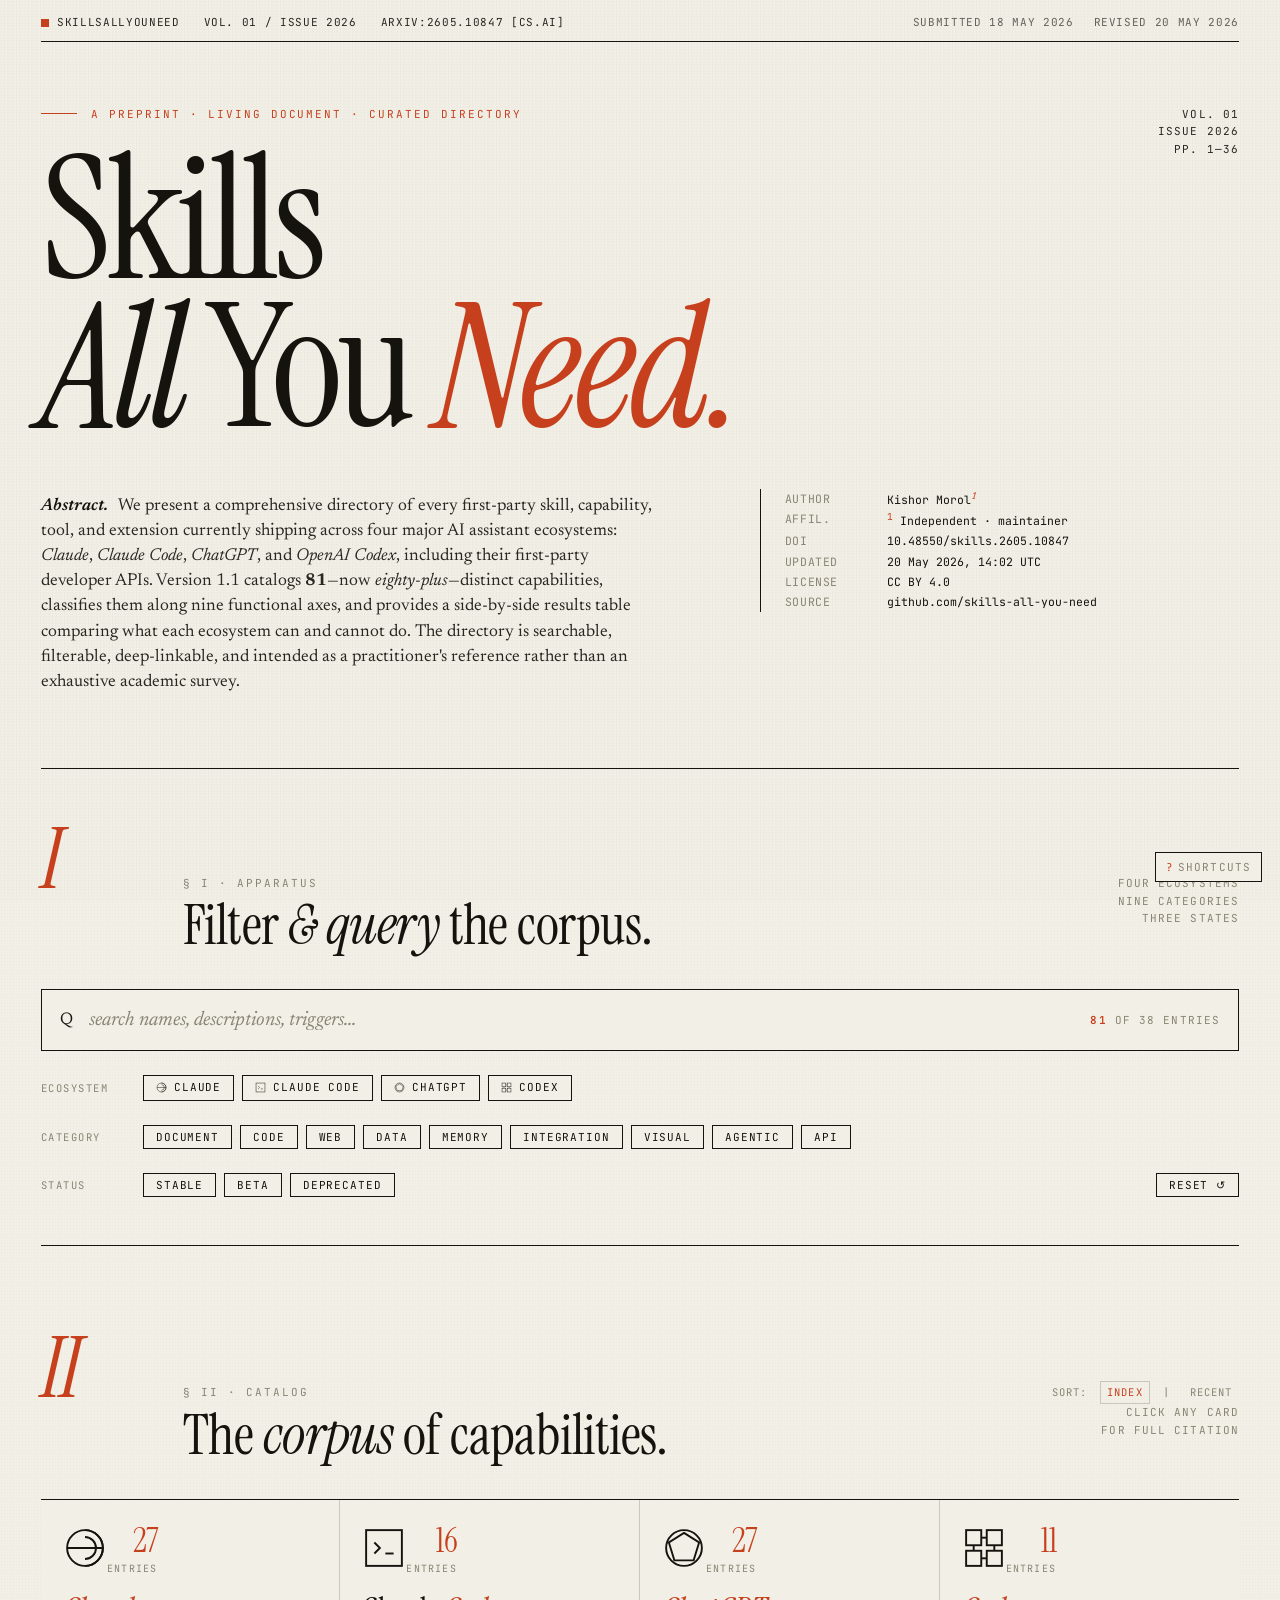
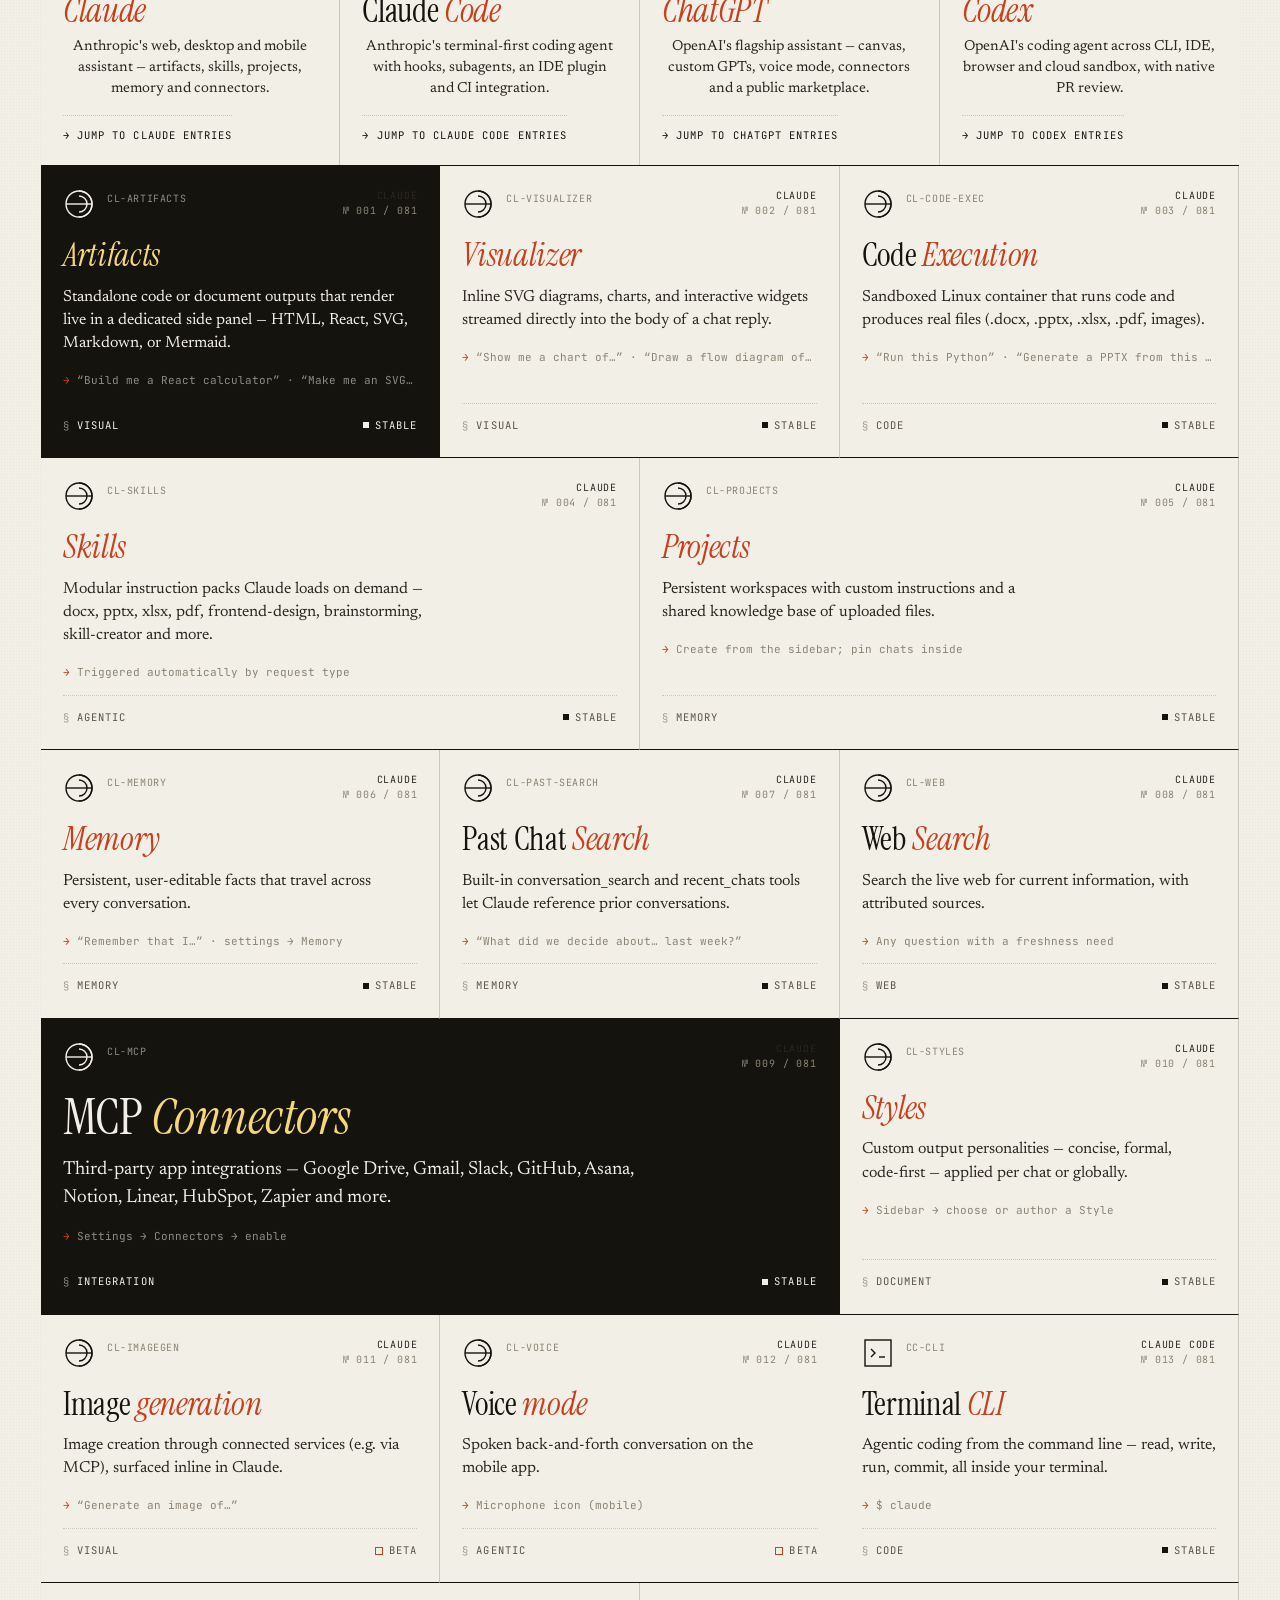
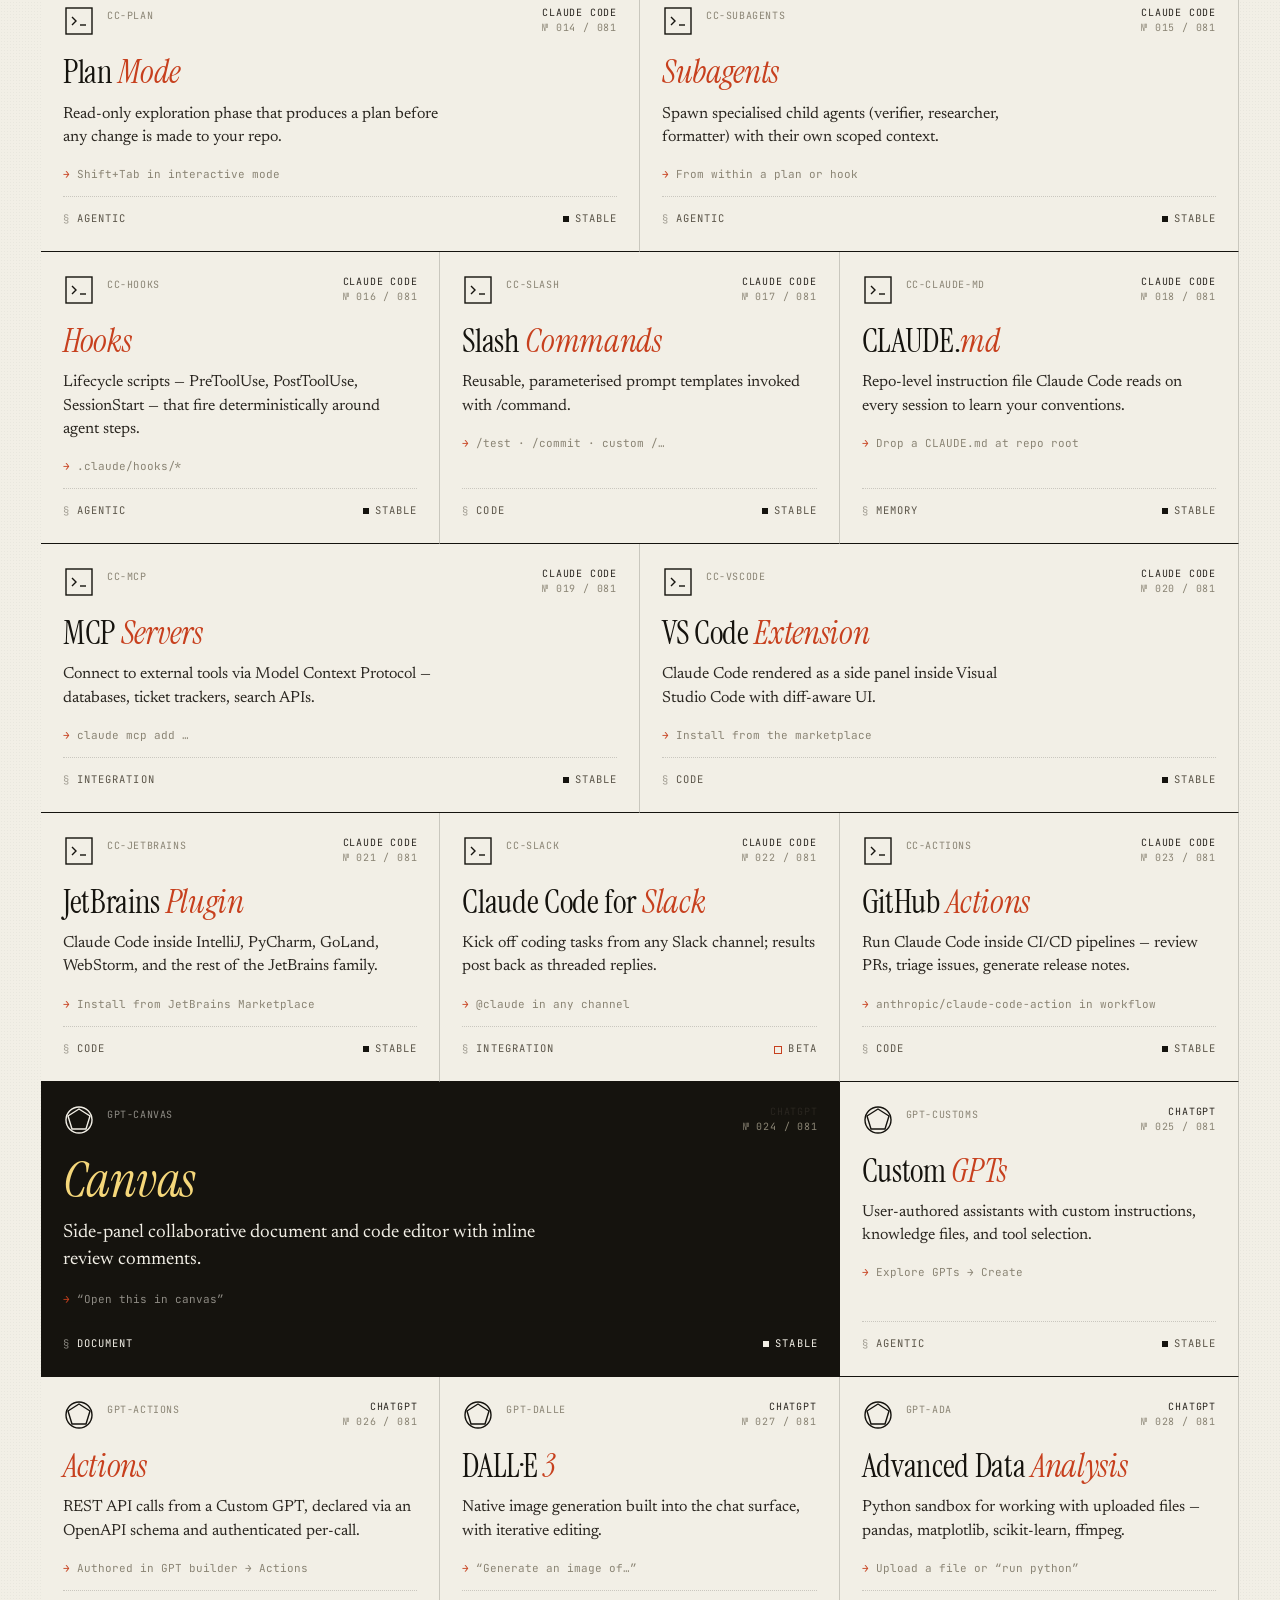
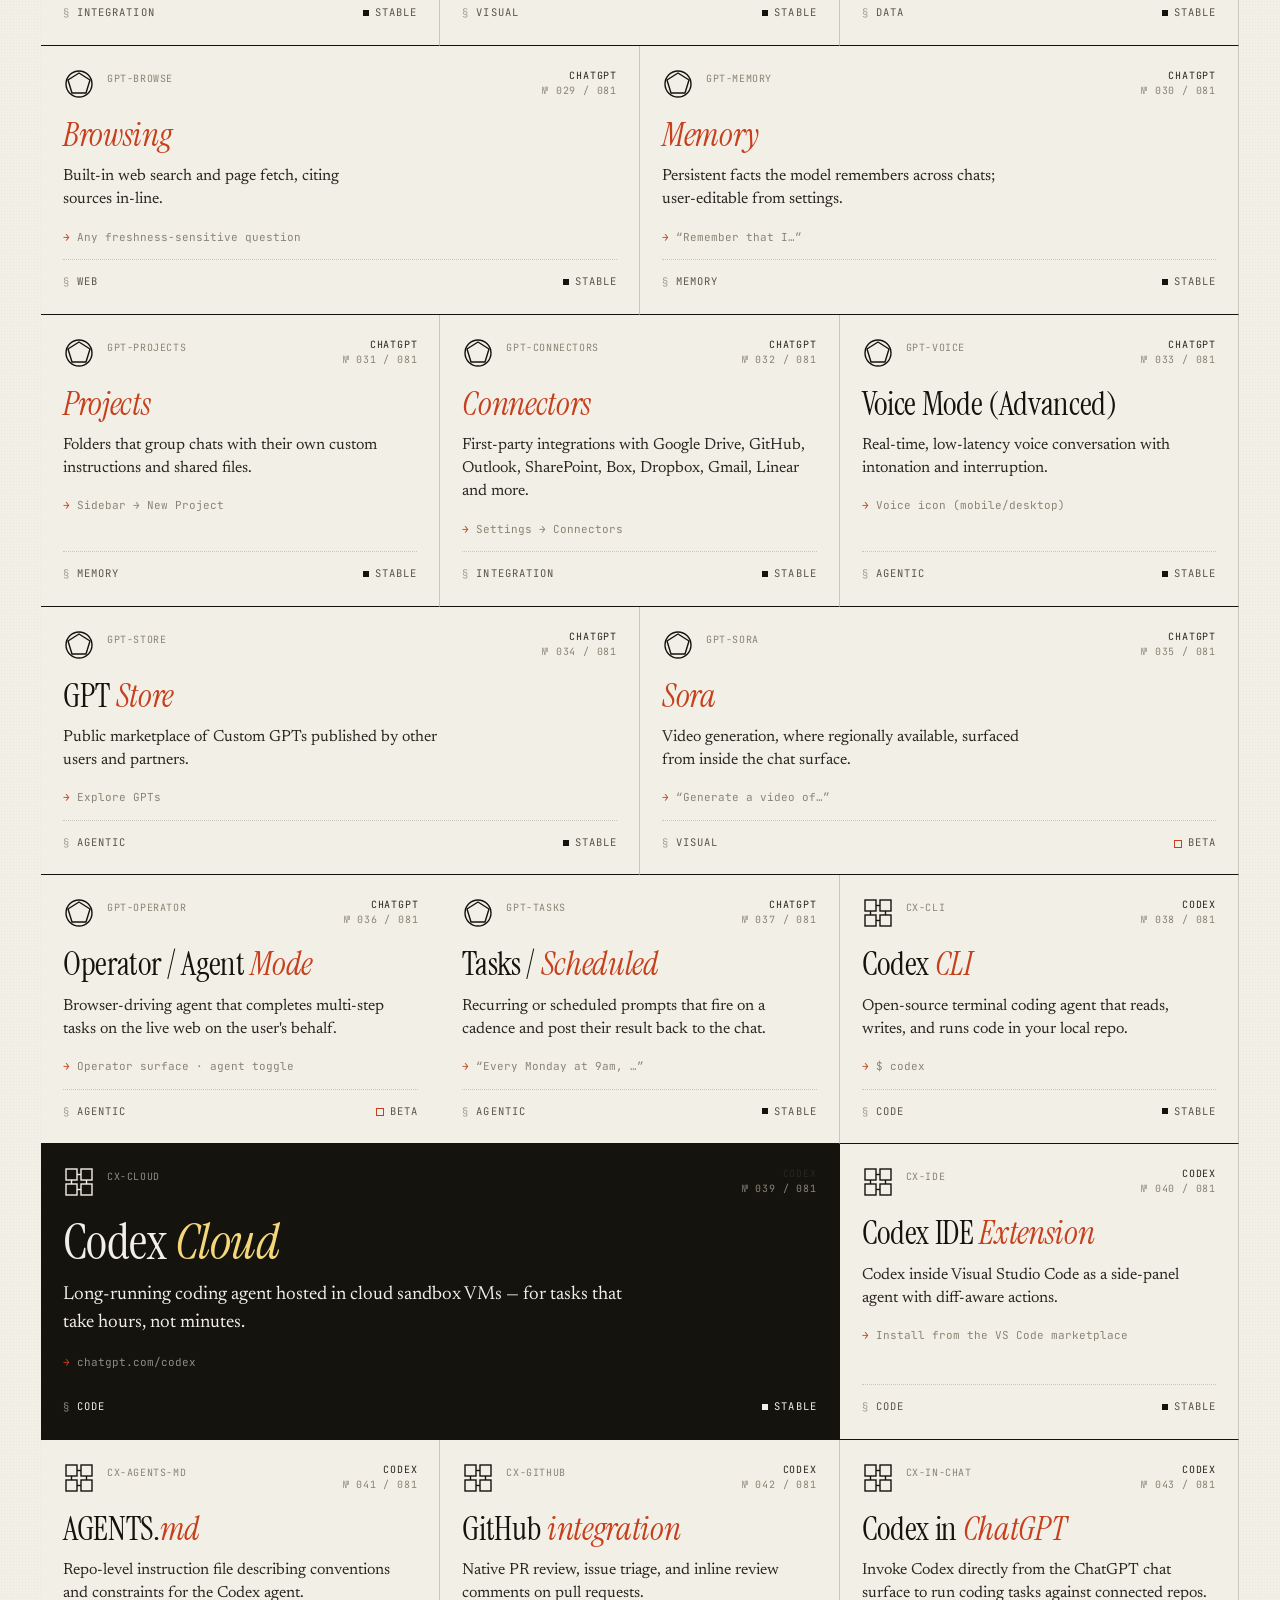
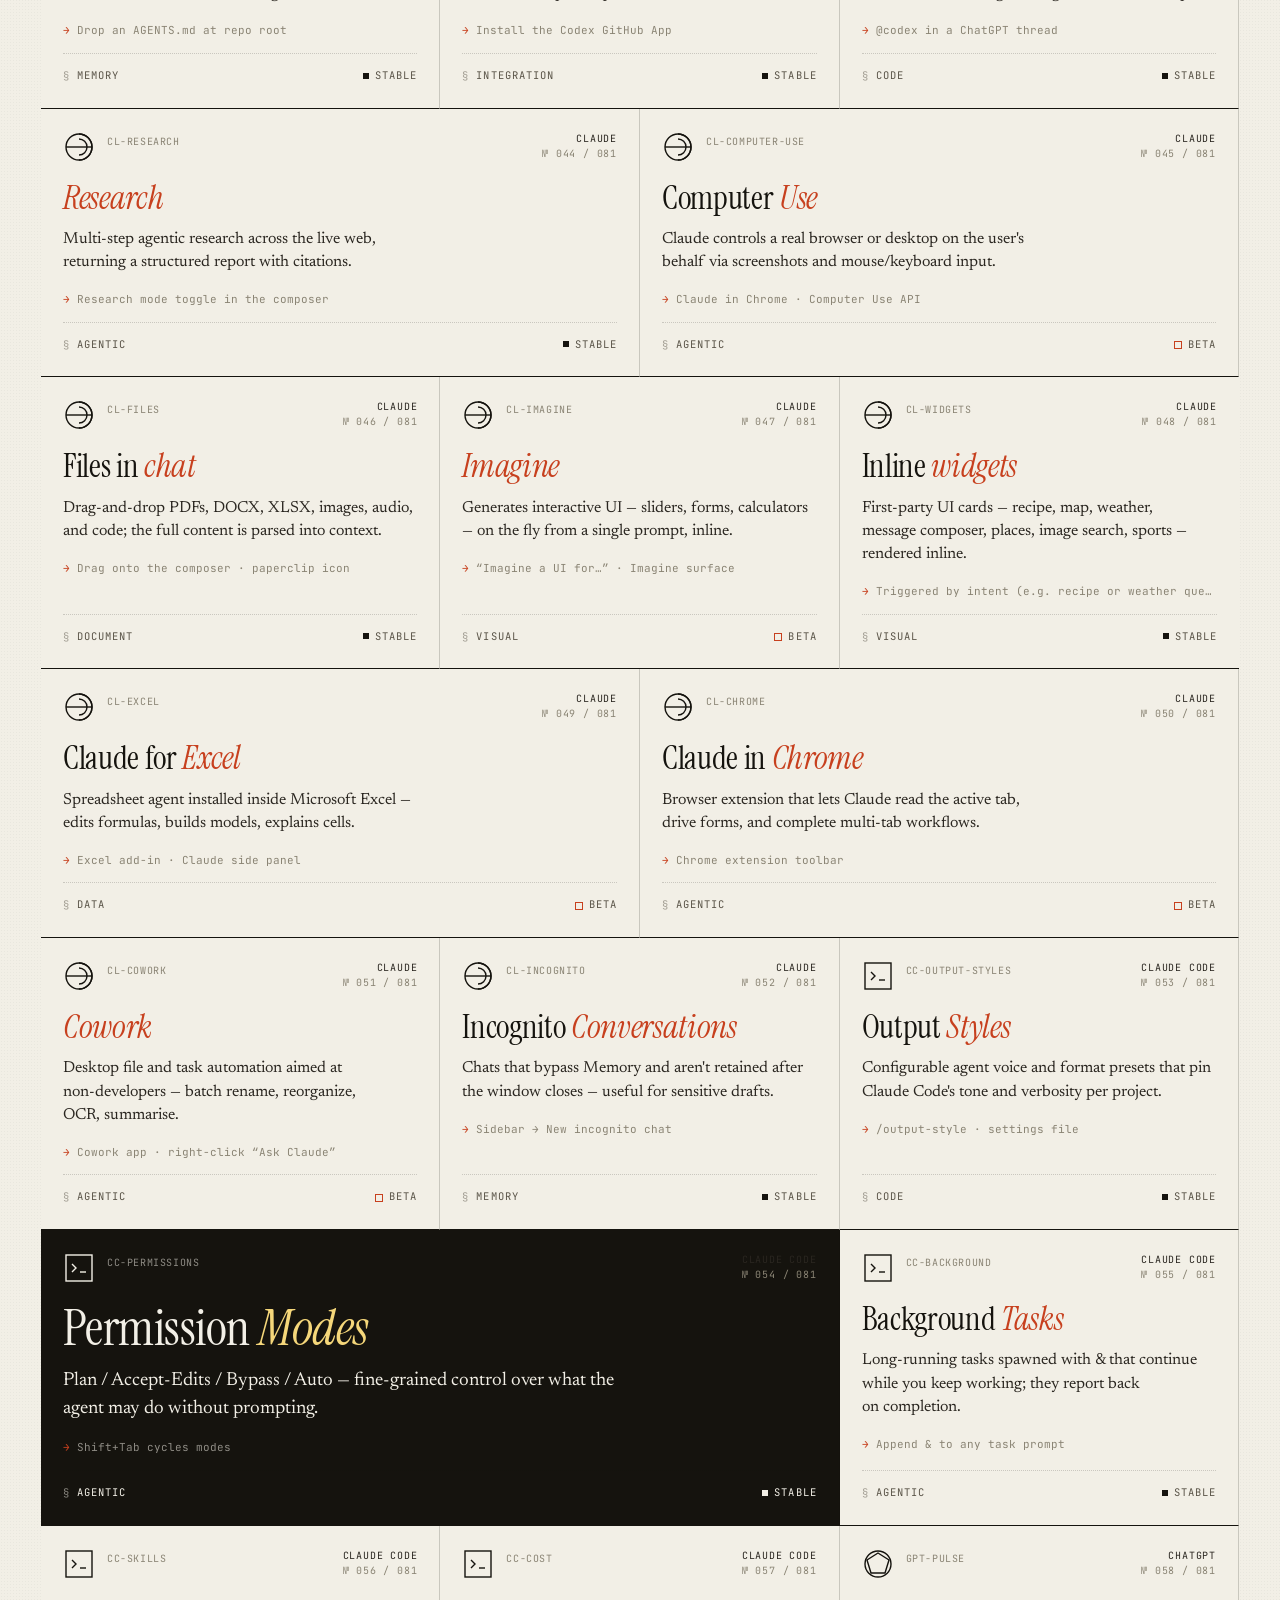
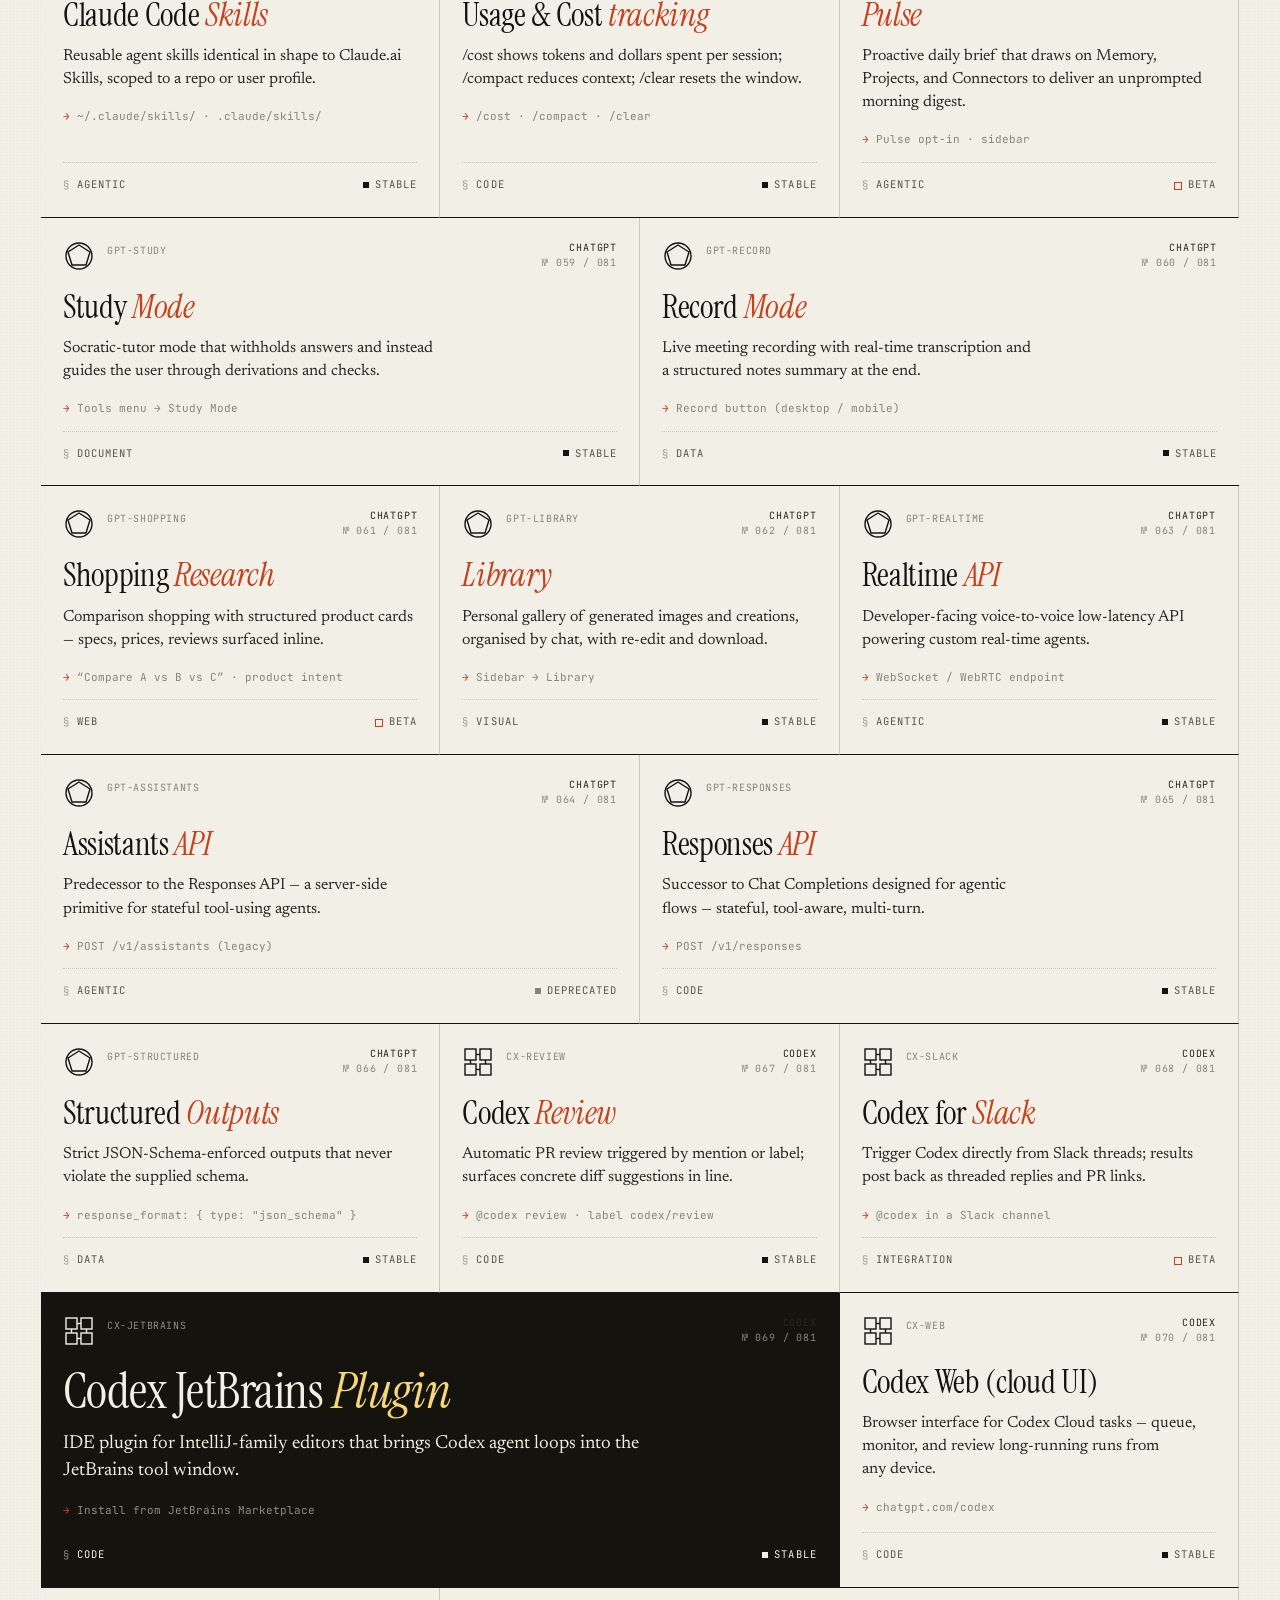
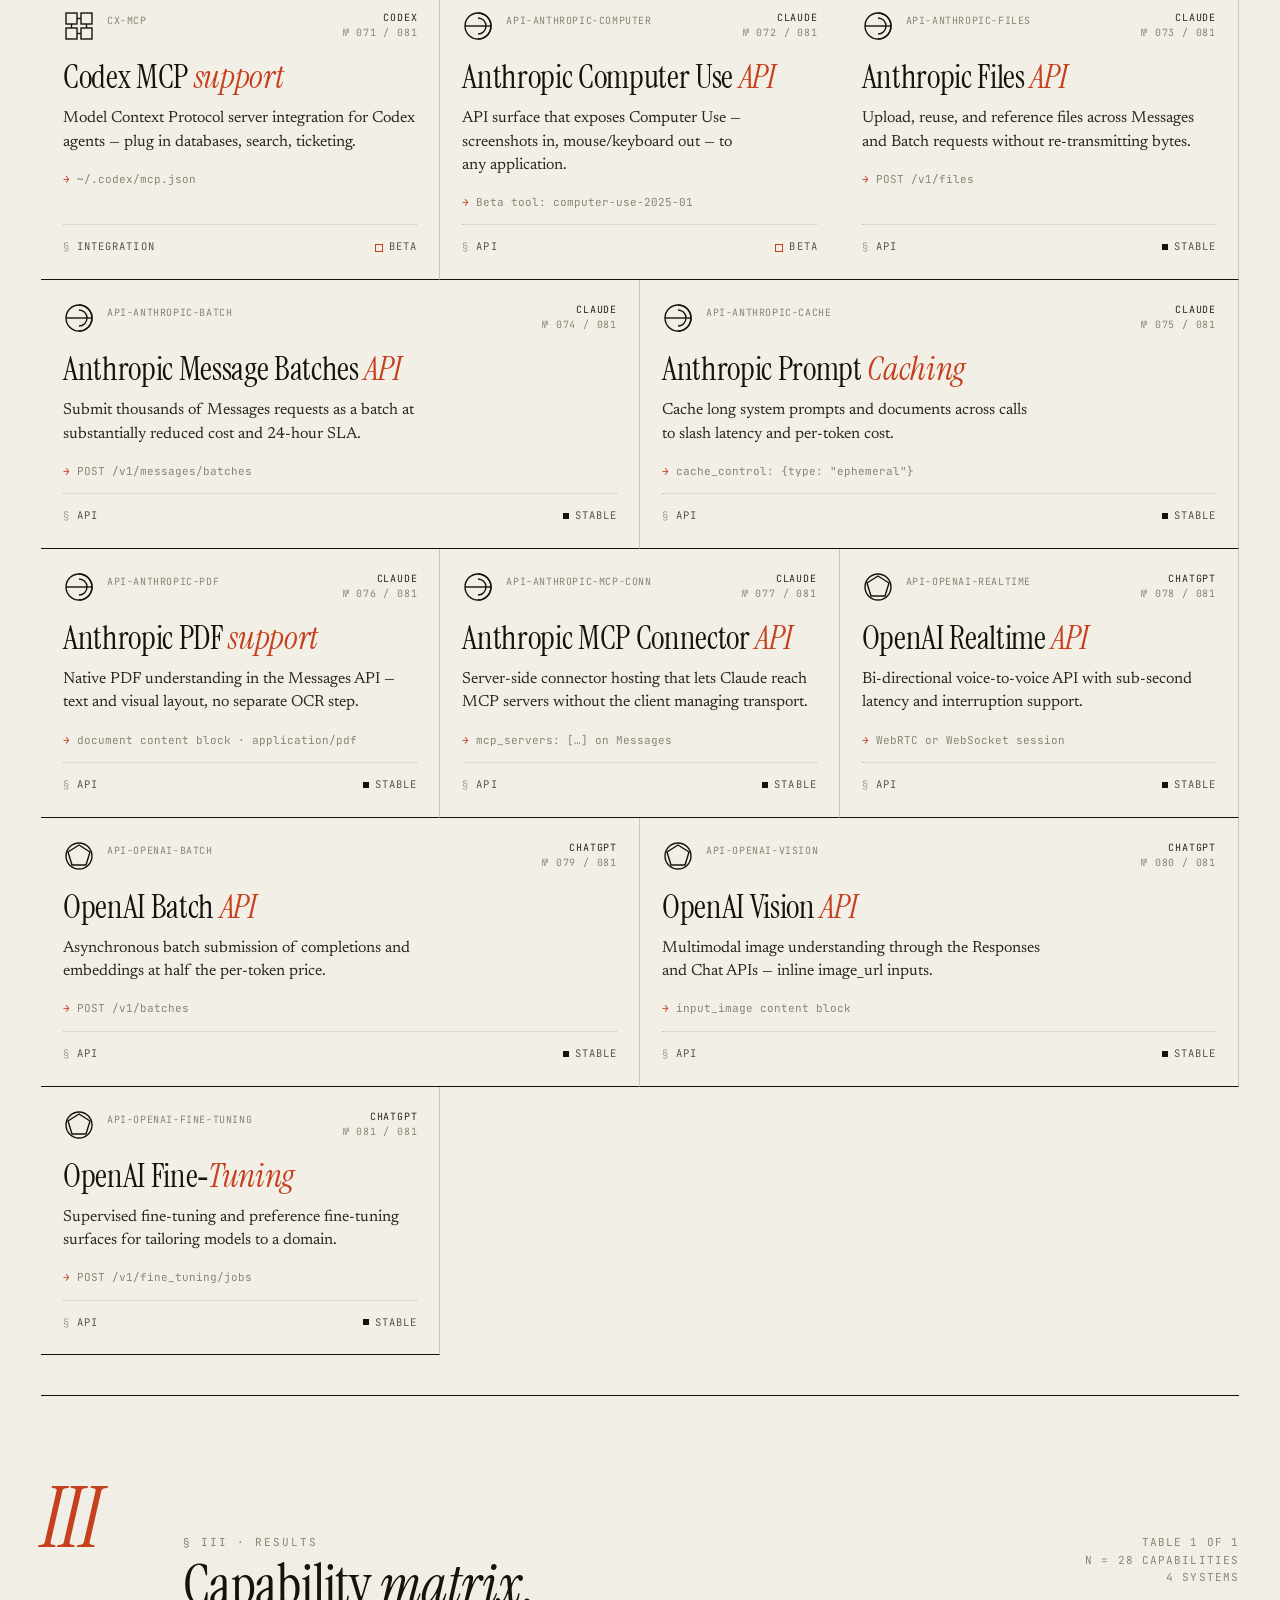
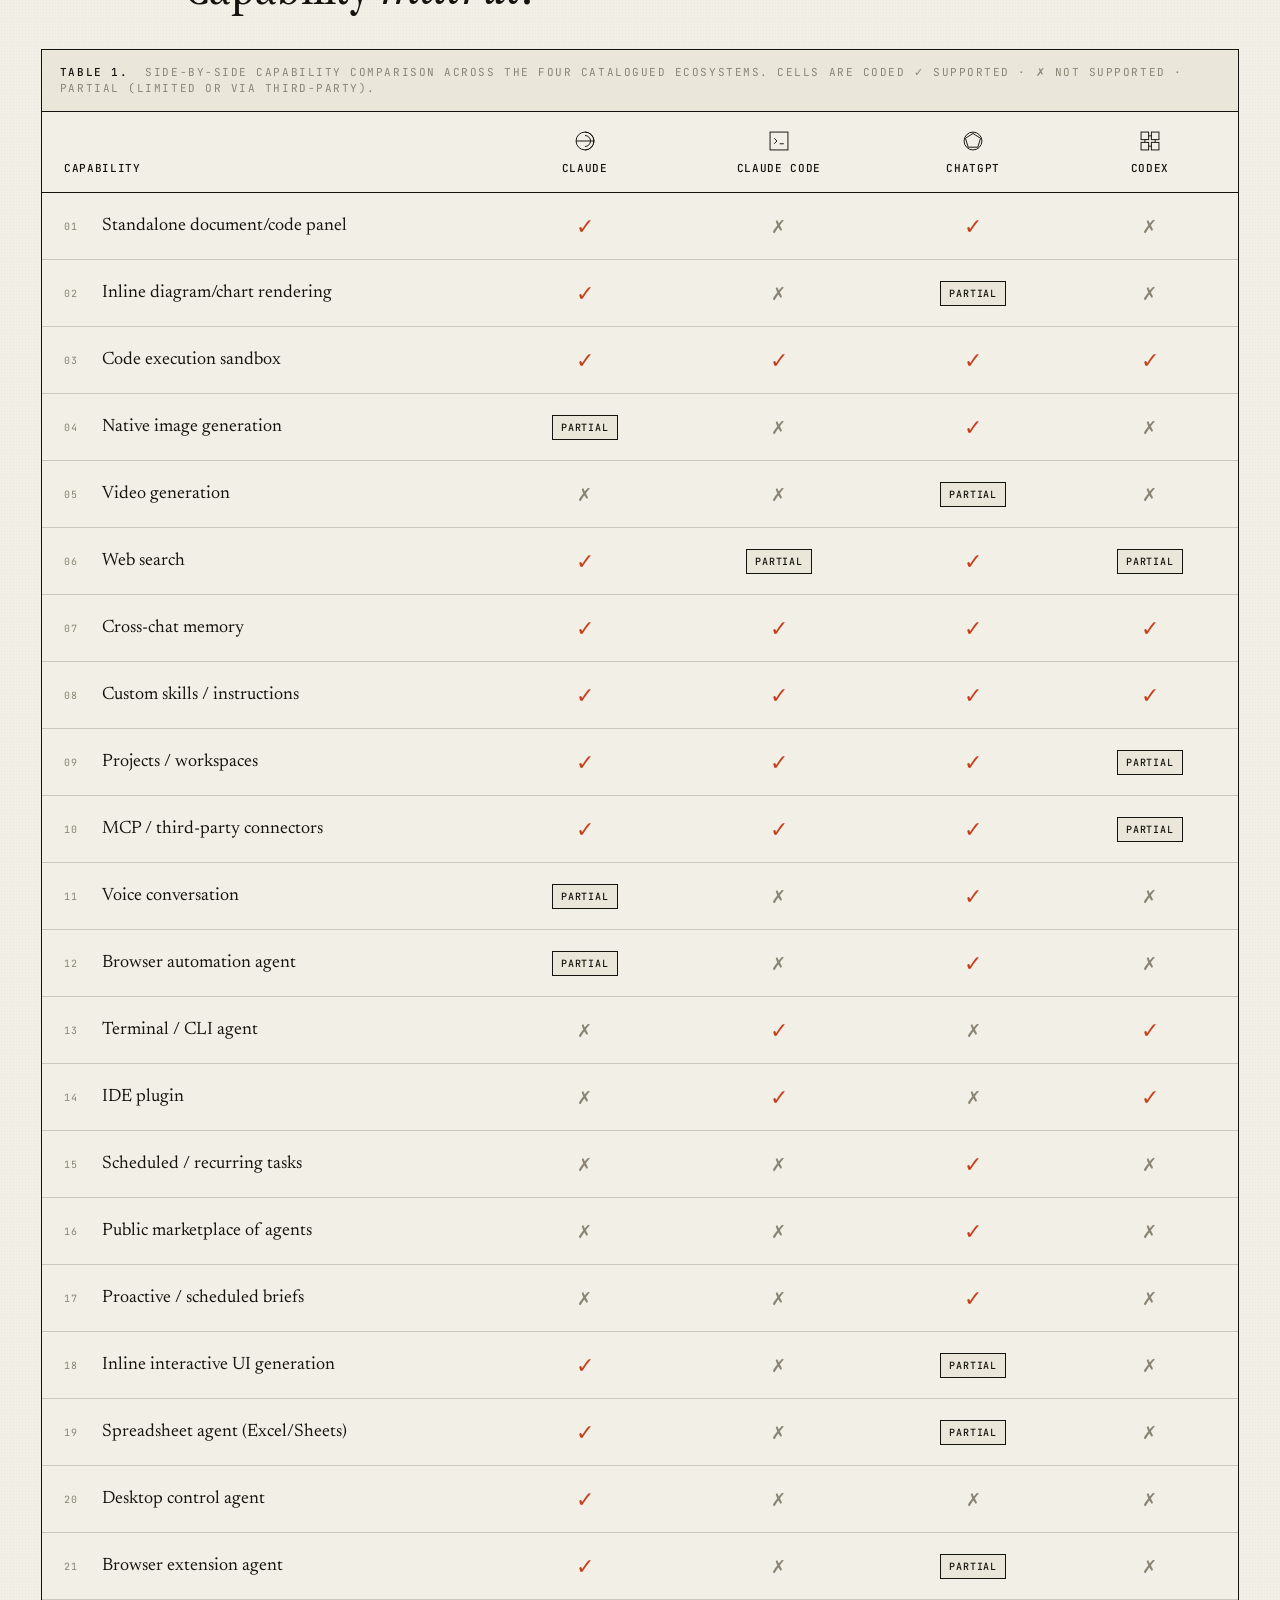
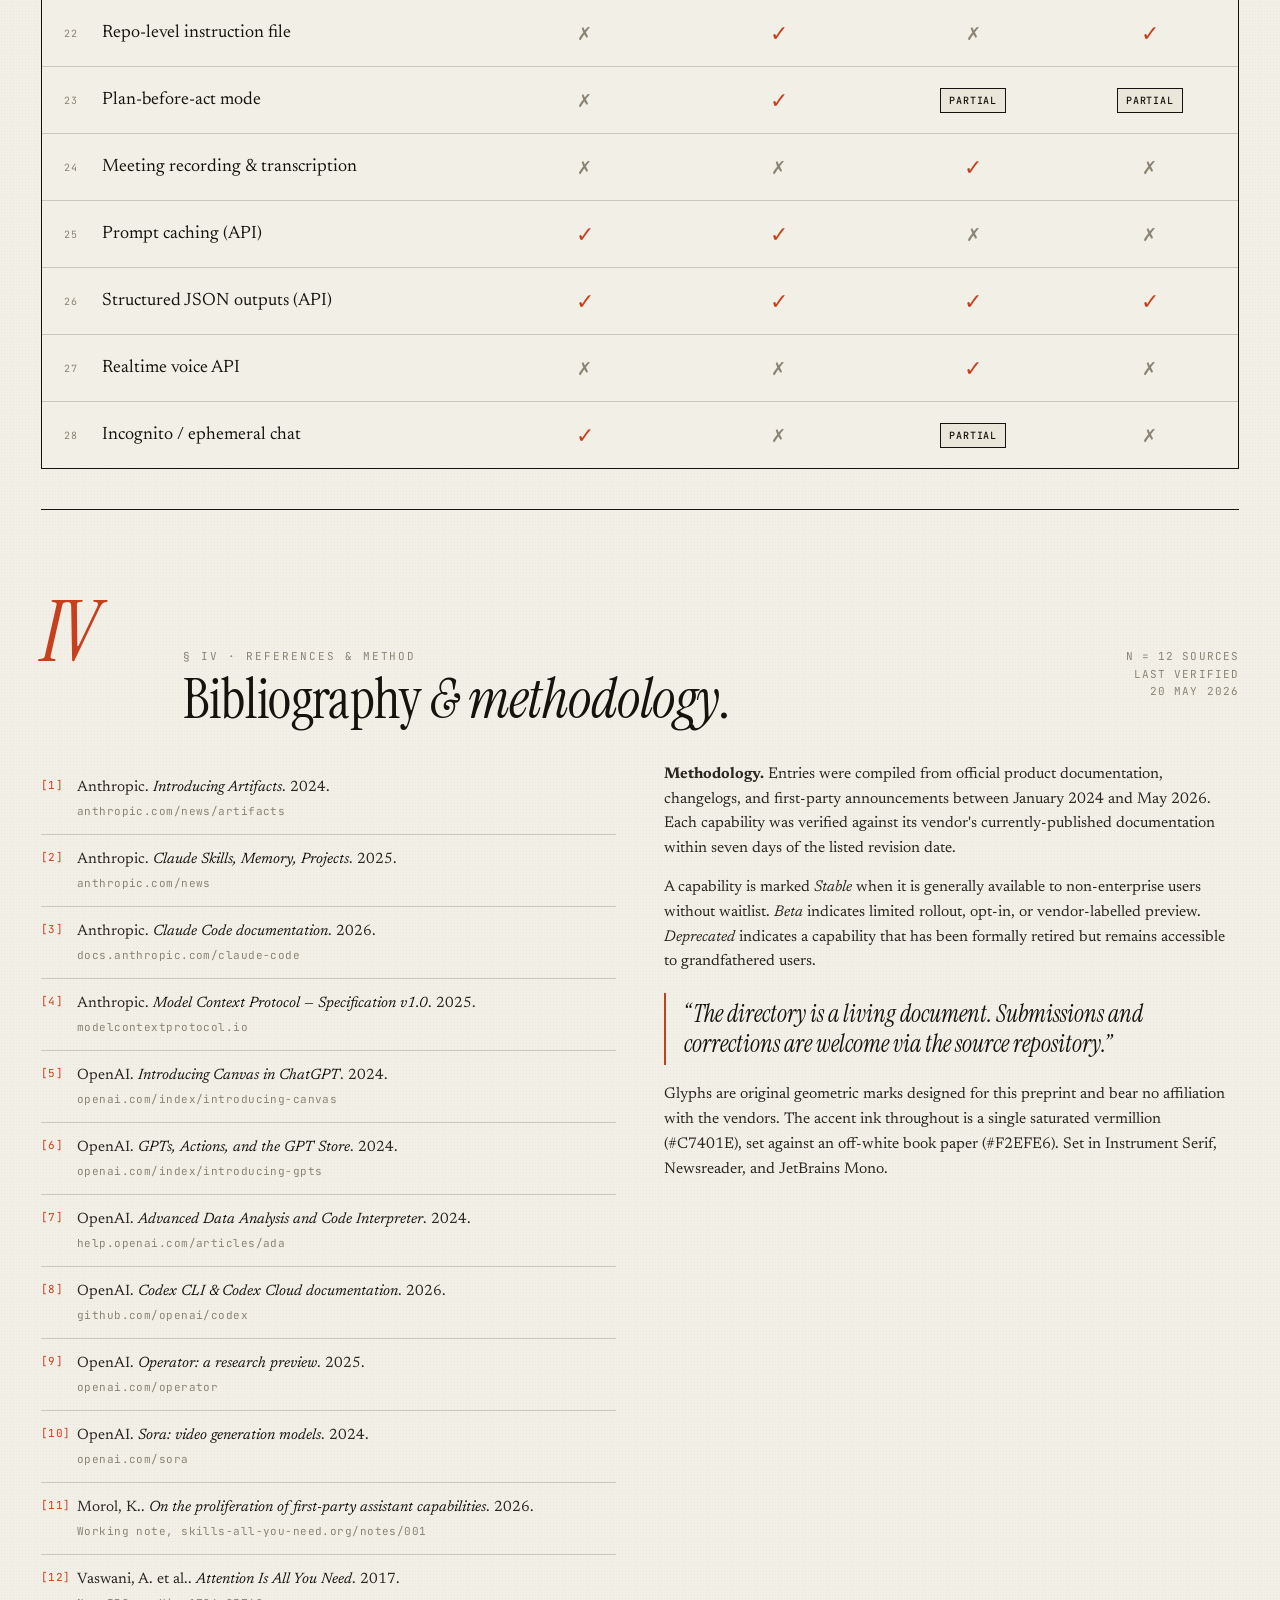
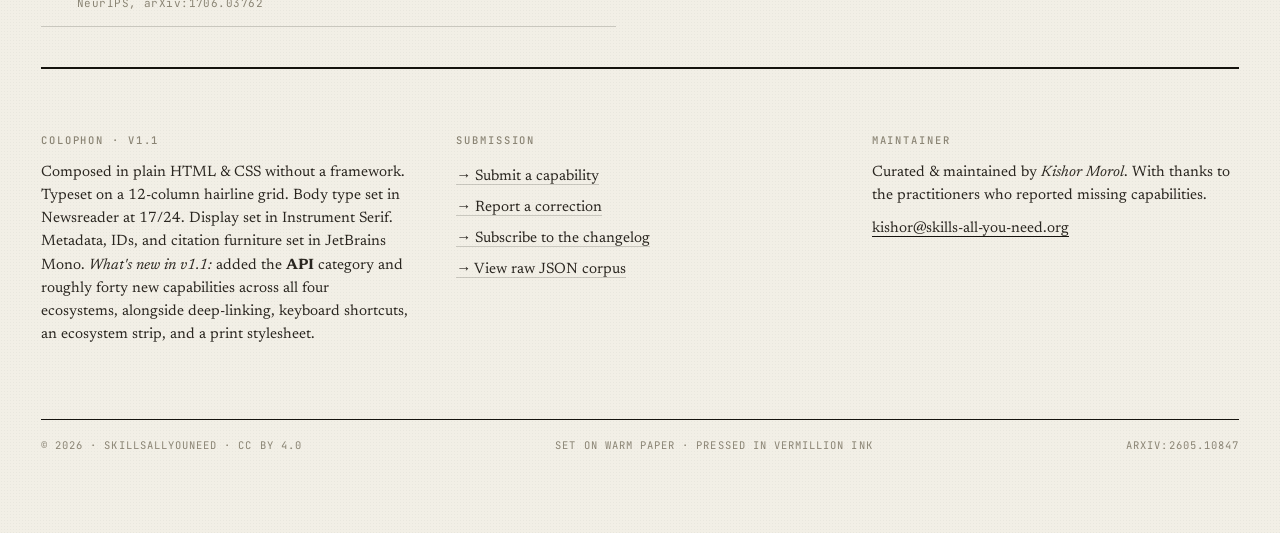
==== SkillsAllYouNeed.html @ 72062c55 "Add SkillsAllYouNeed.html v1.1 — editorial preprint directory of AI capabilities 81 skills across Cl" ====
<!doctype html>
<html lang="en">
<head>
<meta charset="utf-8" />
<meta name="viewport" content="width=device-width,initial-scale=1" />
<title>SkillsAllYouNeed — A Curated Directory of AI Assistant Capabilities</title>

<link rel="preconnect" href="https://fonts.googleapis.com">
<link rel="preconnect" href="https://fonts.gstatic.com" crossorigin>
<link href="https://fonts.googleapis.com/css2?family=Instrument+Serif:ital@0;1&family=Newsreader:ital,opsz,wght@0,6..72,300;0,6..72,400;0,6..72,500;0,6..72,600;0,6..72,700;1,6..72,300;1,6..72,400&family=JetBrains+Mono:wght@400;500;600&display=swap" rel="stylesheet">

<style>
  /* ─────────────────────────────────────────────────────────────
     SkillsAllYouNeed — Editorial Brutalist Preprint
     Vol. 01 / Issue 2026 / arXiv:2605.10847
     ───────────────────────────────────────────────────────────── */

  :root{
    --paper:        #F2EFE6;   /* off-white, warm */
    --paper-2:      #EAE6DA;
    --paper-edge:   #DCD7C7;
    --ink:          #15130E;   /* near-black, warm */
    --ink-2:        #2A2620;
    --ink-soft:     #5A5448;
    --ink-mute:     #8A8474;
    --rule:         #15130E;
    --rule-soft:    rgba(21,19,14,.18);
    --accent:       #C7401E;   /* vermillion ink */
    --accent-deep:  #9E2D11;
    --highlight:    #F5D77A;   /* archival manila tab */

    --serif-display: "Instrument Serif", "Source Serif 4", Georgia, serif;
    --serif-body:    "Newsreader", "Source Serif 4", Georgia, serif;
    --mono:          "JetBrains Mono", ui-monospace, "Menlo", monospace;

    --grid-max: 1320px;
    --gutter: clamp(20px, 3.2vw, 44px);
  }

  *{ box-sizing:border-box; }
  html,body{ margin:0; padding:0; background:var(--paper); color:var(--ink); }
  body{
    font-family:var(--serif-body);
    font-size:17px;
    line-height:1.5;
    text-rendering:optimizeLegibility;
    -webkit-font-smoothing:antialiased;
    font-feature-settings:"ss01","ss02","onum","liga";
    background-image:
      radial-gradient(rgba(21,19,14,.035) 1px, transparent 1px);
    background-size: 3px 3px;
    background-position: 0 0;
  }

  /* paper grain — extremely subtle */
  body::before{
    content:""; position:fixed; inset:0; pointer-events:none; z-index:1;
    background:
      repeating-linear-gradient(0deg, rgba(21,19,14,.012) 0 1px, transparent 1px 3px),
      repeating-linear-gradient(90deg, rgba(21,19,14,.008) 0 1px, transparent 1px 4px);
    mix-blend-mode:multiply;
  }

  ::selection{ background:var(--accent); color:var(--paper); }

  a{ color:inherit; text-decoration:none; }
  button{ font:inherit; color:inherit; background:none; border:0; cursor:pointer; padding:0; }

  /* ── Layout shell ────────────────────────────────────────── */
  .shell{
    max-width:var(--grid-max);
    margin:0 auto;
    padding:0 var(--gutter);
    position:relative;
    z-index:2;
  }

  /* ── Top rule + running head ─────────────────────────────── */
  .runninghead{
    border-bottom:1px solid var(--rule);
    padding:14px 0 10px;
    display:flex; justify-content:space-between; align-items:baseline;
    gap:24px;
    font-family:var(--mono);
    font-size:11px;
    letter-spacing:.06em;
    text-transform:uppercase;
    color:var(--ink-2);
  }
  .runninghead .left{ display:flex; gap:24px; align-items:baseline; flex-wrap:wrap; }
  .runninghead .dot{
    width:8px; height:8px; background:var(--accent); display:inline-block;
    margin-right:8px; transform:translateY(1px);
  }
  .runninghead .right{ display:flex; gap:20px; }
  .runninghead .right span{ opacity:.7; }

  /* ── Masthead ───────────────────────────────────────────── */
  .masthead{
    padding:64px 0 56px;
    border-bottom:1px solid var(--rule);
    position:relative;
  }
  .masthead .kicker{
    font-family:var(--mono);
    font-size:11px;
    letter-spacing:.18em;
    text-transform:uppercase;
    color:var(--accent);
    margin-bottom:24px;
    display:flex; align-items:center; gap:14px;
  }
  .kicker .bar{ width:36px; height:1px; background:var(--accent); display:inline-block; }

  .masthead h1{
    font-family:var(--serif-display);
    font-weight:400;
    font-size: clamp(72px, 13.4vw, 220px);
    line-height:.86;
    letter-spacing:-0.03em;
    margin:0 0 18px;
    font-feature-settings:"liga","dlig","swsh";
  }
  .masthead h1 .it{ font-style:italic; color:var(--accent); }
  .masthead h1 .amp{
    font-style:italic;
    font-weight:300;
  }

  .masthead .sub{
    display:grid;
    grid-template-columns: 1.4fr 1fr;
    gap:48px;
    margin-top:36px;
    align-items:start;
  }
  .abstract{
    font-family:var(--serif-body);
    font-size: clamp(17px, 1.35vw, 21px);
    line-height:1.45;
    color:var(--ink-2);
    max-width:62ch;
    text-wrap:pretty;
  }
  .abstract::before{
    content:"Abstract.";
    font-family:var(--serif-body);
    font-weight:600;
    font-style:italic;
    margin-right:.4em;
    color:var(--ink);
  }

  .meta-block{
    font-family:var(--mono);
    font-size:11.5px;
    line-height:1.75;
    color:var(--ink-2);
    border-left:1px solid var(--rule);
    padding-left:24px;
  }
  .meta-block .row{ display:grid; grid-template-columns:90px 1fr; gap:12px; }
  .meta-block .row dt{ color:var(--ink-mute); letter-spacing:.05em; text-transform:uppercase; }
  .meta-block .row dd{ margin:0; color:var(--ink); }
  .meta-block .row dd a:hover{ color:var(--accent); border-bottom:1px solid var(--accent); }

  /* Volume slug */
  .vol-stamp{
    position:absolute; right:0; top:64px;
    text-align:right;
    font-family:var(--mono);
    font-size:11px;
    letter-spacing:.1em;
    text-transform:uppercase;
    color:var(--ink-2);
    line-height:1.6;
    display:none;
  }
  @media (min-width: 1100px){ .vol-stamp{ display:block; } }

  /* ── Section header ─────────────────────────────────────── */
  .section{ padding:80px 0 40px; border-bottom:1px solid var(--rule); }
  .section.tight{ padding-top:48px; }
  .section-head{
    display:grid;
    grid-template-columns: 110px 1fr auto;
    gap:32px;
    align-items:baseline;
    margin-bottom:36px;
  }
  .section-head .num{
    font-family:var(--serif-display);
    font-size:84px;
    line-height:1;
    color:var(--accent);
    font-style:italic;
    letter-spacing:-.02em;
  }
  .section-head .label{
    font-family:var(--mono);
    font-size:11px;
    letter-spacing:.18em;
    text-transform:uppercase;
    color:var(--ink-mute);
    margin-bottom:6px;
  }
  .section-head h2{
    font-family:var(--serif-display);
    font-weight:400;
    font-size: clamp(34px, 4.4vw, 56px);
    line-height:1;
    letter-spacing:-.01em;
    margin:0;
  }
  .section-head h2 .it{ font-style:italic; }
  .section-head .right{
    font-family:var(--mono);
    font-size:11px;
    text-transform:uppercase;
    letter-spacing:.1em;
    color:var(--ink-mute);
    text-align:right;
    line-height:1.6;
  }

  /* ── Filter bar ─────────────────────────────────────────── */
  .filters{
    display:grid;
    grid-template-columns: 1fr;
    gap:24px;
    margin-bottom:8px;
  }
  .filter-row{ display:flex; gap:8px; flex-wrap:wrap; align-items:center; }
  .filter-row .lbl{
    font-family:var(--mono);
    font-size:10.5px;
    text-transform:uppercase;
    letter-spacing:.14em;
    color:var(--ink-mute);
    margin-right:10px;
    min-width:84px;
  }

  .chip{
    font-family:var(--mono);
    font-size:11px;
    text-transform:uppercase;
    letter-spacing:.08em;
    padding:6px 12px 5px;
    border:1px solid var(--rule);
    background:var(--paper);
    color:var(--ink);
    border-radius:0;
    cursor:pointer;
    position:relative;
    transition:background .12s ease, color .12s ease;
    line-height:1;
  }
  .chip:hover{ background:var(--ink); color:var(--paper); }
  .chip[aria-pressed="true"]{
    background:var(--ink);
    color:var(--paper);
  }
  .chip .glyph-wrap{ display:inline-flex; align-items:center; gap:7px; }
  .chip svg{ width:11px; height:11px; }
  .chip[aria-pressed="true"] svg *{ stroke:var(--paper); fill:var(--paper); }
  .chip[data-eco="Claude"][aria-pressed="true"]{ background:var(--accent); border-color:var(--accent); }
  .chip[data-eco="Claude"][aria-pressed="true"] svg *{ stroke:var(--paper); fill:var(--paper); }

  /* Search */
  .search-wrap{
    display:flex; align-items:center; gap:14px;
    border:1px solid var(--rule);
    padding:14px 18px;
    background:var(--paper);
  }
  .search-wrap .lbl{ min-width:auto; margin:0; }
  .search-wrap input{
    flex:1;
    font:inherit;
    font-family:var(--serif-body);
    font-size:20px;
    border:0;
    background:transparent;
    outline:0;
    color:var(--ink);
  }
  .search-wrap input::placeholder{ color:var(--ink-mute); font-style:italic; }
  .search-wrap .count{
    font-family:var(--mono);
    font-size:11px;
    text-transform:uppercase;
    letter-spacing:.1em;
    color:var(--ink-mute);
    white-space:nowrap;
  }
  .search-wrap .count b{ color:var(--accent); font-weight:600; }

  /* ── Skill grid (asymmetric) ────────────────────────────── */
  .grid{
    display:grid;
    grid-template-columns: repeat(12, 1fr);
    gap:0;
    border-top:1px solid var(--rule);
  }
  .card{
    grid-column: span 4;
    border-right:1px solid var(--rule-soft);
    border-bottom:1px solid var(--rule);
    padding:22px 22px 24px;
    background:var(--paper);
    position:relative;
    cursor:pointer;
    transition: background .14s ease;
    display:flex; flex-direction:column;
    min-height:240px;
  }
  .card:hover{ background:var(--paper-2); }
  .card:focus-visible{ outline:2px solid var(--accent); outline-offset:-2px; }
  .card.span-6{ grid-column: span 6; }
  .card.span-8{ grid-column: span 8; }
  .card.span-12{ grid-column: span 12; }
  .card.featured{ background:var(--ink); color:var(--paper); }
  .card.featured .id, .card.featured .cat, .card.featured .status, .card.featured .desc, .card.featured .eco-label{ color:var(--paper); }
  .card.featured .id{ color:var(--paper); opacity:.55; }
  .card.featured .glyph svg *{ stroke:var(--paper); }
  .card.featured:hover{ background:#1F1B14; }
  .card.featured .name .it{ color:var(--highlight); }

  .card:nth-child(12n+0){ border-right:0; }
  @media (max-width: 900px){
    .card, .card.span-6, .card.span-8, .card.span-12{ grid-column: span 12; border-right:0; }
  }

  .card .top{
    display:flex; justify-content:space-between; align-items:flex-start;
    gap:12px;
    margin-bottom:18px;
  }
  .card .glyph{
    width:32px; height:32px;
    display:flex; align-items:center; justify-content:center;
    flex-shrink:0;
  }
  .card .glyph svg{ width:100%; height:100%; }
  .card .id{
    font-family:var(--mono);
    font-size:10px;
    letter-spacing:.06em;
    color:var(--ink-mute);
    text-transform:uppercase;
  }
  .card .meta-top{
    text-align:right;
    font-family:var(--mono);
    font-size:10px;
    letter-spacing:.08em;
    text-transform:uppercase;
    color:var(--ink-mute);
    line-height:1.5;
  }
  .card .meta-top .eco-label{ display:block; color:var(--ink-2); }

  .card .name{
    font-family:var(--serif-display);
    font-weight:400;
    font-size: clamp(28px, 2.6vw, 38px);
    line-height:1;
    letter-spacing:-.01em;
    margin:0 0 14px;
    text-wrap:balance;
  }
  .card.span-8 .name, .card.span-12 .name{ font-size: clamp(40px, 4vw, 62px); }
  .card .name .it{ font-style:italic; color:var(--accent); }

  .card .desc{
    font-size: 16px;
    line-height:1.45;
    color:var(--ink-2);
    margin:0 0 18px;
    max-width:42ch;
    text-wrap:pretty;
  }
  .card.span-8 .desc, .card.span-12 .desc{ font-size:19px; max-width:58ch; }

  .card .bottom{
    margin-top:auto;
    display:flex; justify-content:space-between; align-items:flex-end;
    gap:14px;
    padding-top:14px;
    border-top:1px dotted var(--rule-soft);
  }
  .card .cat{
    font-family:var(--mono);
    font-size:10.5px;
    letter-spacing:.1em;
    text-transform:uppercase;
    color:var(--ink-soft);
  }
  .card .cat::before{ content:"§ "; opacity:.5; }
  .card .status{
    font-family:var(--mono);
    font-size:10.5px;
    letter-spacing:.1em;
    text-transform:uppercase;
    color:var(--ink-soft);
    display:inline-flex; align-items:center; gap:6px;
  }
  .status-dot{
    width:6px; height:6px; display:inline-block;
    background:var(--accent);
  }
  .status[data-status="Stable"] .status-dot{ background:var(--ink); }
  .status[data-status="Beta"] .status-dot{
    background:transparent;
    border:1px solid var(--accent);
    box-shadow: inset 0 0 0 2px var(--paper);
    width:8px; height:8px;
    transform:translateY(1px);
  }
  .status[data-status="Deprecated"] .status-dot{ background:var(--ink-mute); }
  .card.featured .status-dot{ background:var(--paper); }

  /* fade-in stagger */
  .card{ opacity:0; transform:translateY(6px); transition: opacity .55s ease, transform .55s ease, background .14s ease; }
  .card.in{ opacity:1; transform:none; }

  .no-results{
    grid-column: span 12;
    padding:80px 24px;
    text-align:center;
    font-family:var(--serif-display);
    font-style:italic;
    font-size:32px;
    color:var(--ink-mute);
    border-bottom:1px solid var(--rule);
  }
  .no-results small{
    display:block;
    font-family:var(--mono);
    font-style:normal;
    font-size:11px;
    text-transform:uppercase;
    letter-spacing:.12em;
    margin-top:14px;
    color:var(--ink-mute);
  }

  /* ── Detail / modal ─────────────────────────────────────── */
  .scrim{
    position:fixed; inset:0; background:rgba(21,19,14,.62);
    z-index:50;
    display:none;
    align-items:flex-start;
    justify-content:center;
    padding:48px 24px;
    overflow-y:auto;
  }
  .scrim.open{ display:flex; }
  .sheet{
    background:var(--paper);
    width:100%;
    max-width:880px;
    padding:48px 56px 48px;
    position:relative;
    border:1px solid var(--ink);
    box-shadow: 18px 18px 0 -2px var(--ink);
  }
  @media (max-width: 720px){ .sheet{ padding:36px 24px; box-shadow: 8px 8px 0 -2px var(--ink); } }
  .sheet .close{
    position:absolute; top:18px; right:18px;
    font-family:var(--mono);
    font-size:11px;
    text-transform:uppercase;
    letter-spacing:.12em;
    border:1px solid var(--rule);
    padding:6px 10px;
  }
  .sheet .close:hover{ background:var(--ink); color:var(--paper); }
  .sheet .sheet-top{
    display:flex; align-items:flex-start; gap:18px; margin-bottom:24px;
    padding-bottom:18px; border-bottom:1px solid var(--rule);
  }
  .sheet .glyph-lg{ width:54px; height:54px; flex-shrink:0; border:1px solid var(--rule); display:flex; align-items:center; justify-content:center; }
  .sheet .glyph-lg svg{ width:32px; height:32px; }
  .sheet .top-meta{
    font-family:var(--mono);
    font-size:11px;
    letter-spacing:.08em;
    text-transform:uppercase;
    color:var(--ink-mute);
    line-height:1.7;
  }
  .sheet .top-meta b{ color:var(--ink); font-weight:500; }
  .sheet h3{
    font-family:var(--serif-display);
    font-weight:400;
    font-size:64px;
    line-height:1;
    letter-spacing:-.015em;
    margin:0 0 8px;
  }
  .sheet h3 .it{ font-style:italic; color:var(--accent); }
  .sheet .lede{
    font-family:var(--serif-body);
    font-size:21px;
    line-height:1.45;
    color:var(--ink-2);
    margin:0 0 28px;
    max-width:60ch;
  }
  .sheet h4{
    font-family:var(--mono);
    font-size:10.5px;
    letter-spacing:.16em;
    text-transform:uppercase;
    color:var(--ink-mute);
    margin:28px 0 10px;
  }
  .sheet .field{
    border-left:1px solid var(--accent);
    padding:4px 0 4px 16px;
    margin:0;
    font-family:var(--mono);
    font-size:14px;
    line-height:1.55;
    color:var(--ink);
    background: linear-gradient(transparent, transparent);
  }
  .sheet .field.serif{
    font-family:var(--serif-body);
    font-size:18px;
    border-left-color:var(--ink);
  }
  .sheet .src{
    font-family:var(--mono);
    font-size:12px;
    border:1px solid var(--rule);
    padding:10px 14px;
    display:inline-flex;
    align-items:center;
    gap:10px;
    margin-top:6px;
  }
  .sheet .src:hover{ background:var(--ink); color:var(--paper); }
  .sheet .src::before{ content:"↗"; color:var(--accent); }
  .sheet .src:hover::before{ color:var(--highlight); }

  /* ── Comparison matrix ─────────────────────────────────── */
  .matrix-wrap{
    border:1px solid var(--rule);
    background:var(--paper);
    overflow-x:auto;
  }
  table.matrix{
    width:100%;
    border-collapse:collapse;
    font-family:var(--serif-body);
    min-width:760px;
  }
  table.matrix caption{
    text-align:left;
    font-family:var(--mono);
    font-size:11px;
    letter-spacing:.14em;
    text-transform:uppercase;
    color:var(--ink-mute);
    padding:14px 18px;
    border-bottom:1px solid var(--rule);
    background:var(--paper-2);
  }
  table.matrix caption b{ color:var(--ink); font-weight:500; }
  table.matrix thead th{
    font-family:var(--mono);
    font-size:11px;
    letter-spacing:.06em;
    text-transform:uppercase;
    color:var(--ink);
    text-align:center;
    padding:18px 14px 16px;
    border-bottom:1px solid var(--rule);
    background:var(--paper);
    vertical-align:bottom;
    font-weight:500;
  }
  table.matrix thead th:first-child{ text-align:left; padding-left:22px; }
  table.matrix thead .head-glyph{
    display:flex; flex-direction:column; align-items:center; gap:8px;
  }
  table.matrix thead .head-glyph svg{ width:22px; height:22px; }
  table.matrix tbody td{
    font-size:16px;
    padding:16px 14px;
    text-align:center;
    border-bottom:1px solid var(--rule-soft);
    vertical-align:middle;
  }
  table.matrix tbody td:first-child{
    text-align:left;
    font-family:var(--serif-body);
    font-size:18px;
    padding-left:22px;
    color:var(--ink);
    width:38%;
  }
  table.matrix tbody td:first-child .row-num{
    font-family:var(--mono);
    font-size:10px;
    color:var(--ink-mute);
    letter-spacing:.1em;
    margin-right:14px;
    display:inline-block;
    min-width:24px;
  }
  table.matrix tbody tr:hover{ background:var(--paper-2); }
  table.matrix tbody tr:last-child td{ border-bottom:0; }

  .mark{
    display:inline-flex; align-items:center; justify-content:center;
    width:34px; height:34px;
    font-family:var(--mono);
    font-size:14px;
    font-weight:500;
  }
  .mark.yes{ color:var(--accent); font-size:22px; font-family:var(--serif-display); }
  .mark.no{ color:var(--ink-mute); font-size:18px; }
  .mark.partial{
    background:var(--paper-2);
    color:var(--ink);
    font-size:10px;
    text-transform:uppercase;
    letter-spacing:.08em;
    border:1px solid var(--rule);
    width:auto; padding:4px 8px;
    height:auto;
  }

  /* ── References ─────────────────────────────────────────── */
  .refs-grid{
    display:grid;
    grid-template-columns: 1fr 1fr;
    gap:48px;
  }
  @media (max-width: 900px){ .refs-grid{ grid-template-columns:1fr; } }
  .refs ol{
    padding:0; margin:0;
    list-style:none;
    counter-reset: ref;
    font-family:var(--serif-body);
    font-size:15px;
    line-height:1.5;
  }
  .refs li{
    counter-increment: ref;
    padding:14px 0 14px 36px;
    border-bottom:1px solid var(--rule-soft);
    position:relative;
    color:var(--ink-2);
  }
  .refs li::before{
    content: "[" counter(ref) "]";
    position:absolute; left:0; top:14px;
    font-family:var(--mono);
    font-size:11px;
    color:var(--accent);
    letter-spacing:.04em;
  }
  .refs li a{ border-bottom:1px solid var(--rule-soft); }
  .refs li a:hover{ color:var(--accent); border-bottom-color:var(--accent); }
  .refs li em{ font-style:italic; color:var(--ink); }
  .refs li .where{
    display:block;
    font-family:var(--mono);
    font-size:11px;
    letter-spacing:.04em;
    color:var(--ink-mute);
    margin-top:4px;
  }

  .methodology{
    font-family:var(--serif-body);
    font-size:15.5px;
    line-height:1.6;
    color:var(--ink-2);
    text-wrap:pretty;
  }
  .methodology p{ margin:0 0 14px; }
  .methodology .pull{
    font-family:var(--serif-display);
    font-style:italic;
    font-size:24px;
    line-height:1.25;
    color:var(--ink);
    border-left:2px solid var(--accent);
    padding:6px 0 6px 18px;
    margin:18px 0;
  }

  /* ── Colophon / footer ──────────────────────────────────── */
  .colophon{
    padding:64px 0 80px;
    display:grid;
    grid-template-columns: 1fr 1fr 1fr;
    gap:48px;
    border-top:1px solid var(--rule);
    margin-top:0;
  }
  @media (max-width: 800px){ .colophon{ grid-template-columns:1fr; gap:32px; } }
  .colophon h5{
    font-family:var(--mono);
    font-size:10.5px;
    letter-spacing:.18em;
    text-transform:uppercase;
    color:var(--ink-mute);
    margin:0 0 12px;
    font-weight:500;
  }
  .colophon p, .colophon ul{
    font-family:var(--serif-body);
    font-size:15px;
    line-height:1.55;
    color:var(--ink-2);
    margin:0;
    padding:0;
    list-style:none;
  }
  .colophon ul li{ padding:4px 0; }
  .colophon ul li a{ border-bottom:1px solid var(--rule-soft); }
  .colophon ul li a:hover{ color:var(--accent); border-bottom-color:var(--accent); }
  .colophon .end{
    grid-column:1/-1;
    margin-top:24px;
    padding-top:18px;
    border-top:1px solid var(--rule);
    display:flex; justify-content:space-between; gap:24px; flex-wrap:wrap;
    font-family:var(--mono);
    font-size:10.5px;
    letter-spacing:.1em;
    text-transform:uppercase;
    color:var(--ink-mute);
  }

  /* focus */
  :focus-visible{ outline:2px solid var(--accent); outline-offset:2px; }

  /* ── Card trigger line + deep-link anchor (v1.1) ─── */
  .card .trigger{
    font-family:var(--mono);
    font-size:11px;
    line-height:1.4;
    color:var(--ink-mute);
    margin:0 0 14px;
    white-space:nowrap;
    overflow:hidden;
    text-overflow:ellipsis;
    max-width:100%;
  }
  .card .trigger::before{ content:"→ "; color:var(--accent); }
  .card.featured .trigger{ color:rgba(242,239,230,.55); }

  .card .top .id-wrap{ display:flex; align-items:baseline; gap:6px; }
  .card .anchor{
    font-family:var(--mono);
    font-size:13px;
    line-height:1;
    color:var(--ink-mute);
    padding:2px 4px;
    border:1px solid transparent;
    cursor:pointer;
    opacity:0;
    transition: opacity .14s ease, color .14s ease, background .14s ease;
  }
  .card:hover .anchor, .card:focus-within .anchor{ opacity:1; }
  .card .anchor:hover{ color:var(--accent); border-color:var(--rule-soft); }
  .card.featured .anchor{ color:rgba(242,239,230,.55); }
  .card.featured .anchor:hover{ color:var(--highlight); border-color:rgba(242,239,230,.25); }

  /* ── Toast (deep-link copied) ─── */
  .toast{
    position:fixed; left:50%; bottom:36px; transform:translateX(-50%) translateY(20px);
    background:var(--ink); color:var(--paper);
    font-family:var(--mono); font-size:11px;
    letter-spacing:.12em; text-transform:uppercase;
    padding:12px 18px;
    border:1px solid var(--ink);
    box-shadow: 6px 6px 0 -1px var(--accent);
    z-index:80;
    opacity:0;
    pointer-events:none;
    transition: opacity .2s ease, transform .25s ease;
  }
  .toast.show{ opacity:1; transform:translateX(-50%) translateY(0); }

  /* ── Ecosystem deep-dive strip (v1.1) ─── */
  .eco-strip{
    display:grid;
    grid-template-columns: repeat(4, 1fr);
    border-top:1px solid var(--rule);
    border-bottom:1px solid var(--rule);
    margin-bottom:0;
  }
  @media (max-width: 900px){ .eco-strip{ grid-template-columns: repeat(2, 1fr); } }
  @media (max-width: 540px){ .eco-strip{ grid-template-columns: 1fr; } }
  .eco-cell{
    padding:26px 22px 22px;
    border-right:1px solid var(--rule-soft);
    background:var(--paper);
    cursor:pointer;
    display:flex; flex-direction:column;
    min-height:200px;
    transition: background .14s ease;
    position:relative;
  }
  .eco-cell:last-child{ border-right:0; }
  .eco-cell:hover{ background:var(--paper-2); }
  .eco-cell .eco-head{
    display:flex; justify-content:space-between; align-items:flex-start;
    margin-bottom:18px;
  }
  .eco-cell .eco-glyph{ width:44px; height:44px; }
  .eco-cell .eco-glyph svg{ width:100%; height:100%; }
  .eco-cell .eco-tag{
    font-family:var(--mono);
    font-size:10px;
    letter-spacing:.12em;
    text-transform:uppercase;
    color:var(--ink-mute);
    text-align:right;
    line-height:1.5;
  }
  .eco-cell .eco-tag b{ color:var(--accent); font-weight:500; font-family:var(--serif-display); font-size:34px; letter-spacing:-.02em; display:block; line-height:.9; margin-bottom:4px; }
  .eco-cell .eco-name{
    font-family:var(--serif-display);
    font-weight:400;
    font-size:34px;
    line-height:1;
    letter-spacing:-.01em;
    margin:0 0 8px;
  }
  .eco-cell .eco-name .it{ font-style:italic; color:var(--accent); }
  .eco-cell .eco-blurb{
    font-family:var(--serif-body);
    font-size:14.5px;
    line-height:1.45;
    color:var(--ink-2);
    margin:0 0 16px;
    text-wrap:pretty;
  }
  .eco-cell .eco-link{
    margin-top:auto;
    font-family:var(--mono);
    font-size:10.5px;
    letter-spacing:.1em;
    text-transform:uppercase;
    color:var(--ink);
    padding-top:12px;
    border-top:1px dotted var(--rule-soft);
  }
  .eco-cell:hover .eco-link{ color:var(--accent); }

  /* ── Sort toggle (v1.1) ─── */
  .sort-toggle{
    display:inline-flex; gap:6px; align-items:center;
    font-family:var(--mono);
    font-size:10.5px;
    letter-spacing:.1em;
    text-transform:uppercase;
    color:var(--ink-mute);
  }
  .sort-toggle a{
    padding:2px 6px;
    border:1px solid transparent;
    cursor:pointer;
    color:var(--ink-mute);
  }
  .sort-toggle a.on{
    color:var(--accent);
    border-color:var(--rule-soft);
  }
  .sort-toggle a:hover{ color:var(--ink); }
  .sort-toggle a.on:hover{ color:var(--accent); }

  /* ── Shortcut modal (v1.1) — styled like a footnote card ─── */
  .shortcuts{
    position:fixed; right:24px; bottom:24px;
    z-index:60;
    width:340px; max-width:calc(100vw - 48px);
    background:var(--paper);
    border:1px solid var(--ink);
    box-shadow: 10px 10px 0 -2px var(--ink);
    padding:22px 24px 20px;
    display:none;
    transform-origin: bottom right;
  }
  .shortcuts.open{ display:block; animation: pop .18s ease-out; }
  @keyframes pop{ from{ opacity:0; transform: translateY(6px) scale(.98); } to{ opacity:1; transform:none; } }
  .shortcuts h6{
    font-family:var(--mono);
    font-size:10.5px;
    letter-spacing:.16em;
    text-transform:uppercase;
    color:var(--ink-mute);
    margin:0 0 4px;
    font-weight:500;
  }
  .shortcuts .ftitle{
    font-family:var(--serif-display);
    font-style:italic;
    font-size:24px;
    line-height:1;
    margin:0 0 16px;
    color:var(--ink);
    padding-bottom:12px;
    border-bottom:1px solid var(--rule);
  }
  .shortcuts .ftitle::before{ content:"¹ "; color:var(--accent); }
  .shortcuts dl{ margin:0; display:grid; grid-template-columns: auto 1fr; gap:10px 14px; font-family:var(--serif-body); font-size:14.5px; color:var(--ink-2); }
  .shortcuts dt{ font-family:var(--mono); font-size:11px; border:1px solid var(--rule); padding:2px 8px; color:var(--ink); align-self:start; white-space:nowrap; }
  .shortcuts dd{ margin:0; line-height:1.35; align-self:center; }
  .shortcuts .closeFn{
    position:absolute; top:8px; right:10px;
    font-family:var(--mono); font-size:11px;
    color:var(--ink-mute);
    padding:4px 6px;
  }
  .shortcuts .closeFn:hover{ color:var(--accent); }
  .hint-key{
    position:fixed; right:18px; bottom:18px;
    z-index:55;
    font-family:var(--mono);
    font-size:11px;
    letter-spacing:.1em;
    text-transform:uppercase;
    color:var(--ink-mute);
    border:1px solid var(--rule);
    background:var(--paper);
    padding:6px 10px;
    cursor:pointer;
  }
  .hint-key:hover{ background:var(--ink); color:var(--paper); border-color:var(--ink); }
  .hint-key kbd{
    font:inherit;
    color:var(--accent);
    margin-right:4px;
  }
  .hint-key:hover kbd{ color:var(--highlight); }

  /* ── Hash-targeted card highlight ─── */
  .card.hashed{
    outline:2px solid var(--accent);
    outline-offset:-2px;
  }

  /* ── Print stylesheet (v1.1) ─── */
  @media print {
    @page { size: A4; margin: 18mm 16mm 20mm; }
    @page :left  { @bottom-left  { content: "SkillsAllYouNeed · v1.1"; font-family: "JetBrains Mono", monospace; font-size:9pt; color:#666; } @bottom-right { content: counter(page) " / " counter(pages); font-family: "JetBrains Mono", monospace; font-size:9pt; color:#666; } }
    @page :right { @bottom-left  { content: "arXiv:2605.10847"; font-family: "JetBrains Mono", monospace; font-size:9pt; color:#666; } @bottom-right { content: counter(page) " / " counter(pages); font-family: "JetBrains Mono", monospace; font-size:9pt; color:#666; } }

    html, body{ background:#fff !important; color:#111 !important; }
    body::before, body{ background-image: none !important; }
    .runninghead, #filters-section, .hint-key, .shortcuts, .scrim, .toast, .eco-strip, .vol-stamp, .sort-toggle{ display:none !important; }
    .section{ border-bottom:1px solid #111 !important; padding:18pt 0 !important; }
    .section-head{ break-after:avoid; }
    .grid{ display:block !important; border:0 !important; }
    .card{
      grid-column: 1 / -1 !important;
      display:block !important;
      break-inside: avoid;
      page-break-inside: avoid;
      border:0 !important;
      border-bottom:1px solid #111 !important;
      padding:14pt 0 !important;
      background:#fff !important;
      color:#111 !important;
      min-height:0 !important;
      opacity:1 !important; transform:none !important;
    }
    .card.featured, .card.featured *{ background:#fff !important; color:#111 !important; }
    .card .top{ margin-bottom:8pt; }
    .card .name{ font-size:24pt !important; margin-bottom:6pt; }
    .card .desc{ font-size:11pt !important; max-width:none !important; color:#222 !important; }
    .card .trigger{ white-space:normal !important; overflow:visible !important; font-size:10pt !important; color:#444 !important; margin-bottom:8pt; }
    .card::after{
      content: "Trigger: " attr(data-trigger) "\A Example: " attr(data-example) "\A Source: " attr(data-source);
      white-space: pre-line;
      display:block;
      font-family:"JetBrains Mono", monospace;
      font-size:9pt;
      line-height:1.45;
      color:#222;
      margin-top:8pt;
      padding-top:6pt;
      border-top:1px dotted #999;
    }
    .card .anchor, .card .bottom .status-dot{ display:none !important; }
    table.matrix{ break-inside: avoid; font-size:10pt; }
    table.matrix tbody td{ padding:6pt 8pt !important; font-size:10pt !important; }
    .refs li{ break-inside: avoid; }
    a{ color:#111 !important; }
    a[href]:after{ content: " (" attr(href) ")"; font-family:"JetBrains Mono", monospace; font-size:8pt; color:#666; }
    .colophon{ break-before: page; }
  }

  /* responsive masthead */
  @media (max-width: 800px){
    .masthead .sub{ grid-template-columns:1fr; gap:24px; }
    .section-head{ grid-template-columns: 60px 1fr; }
    .section-head .num{ font-size:48px; }
    .section-head .right{ display:none; }
  }
</style>
</head>

<body data-screen-label="SkillsAllYouNeed — single page">

<div class="shell">

  <!-- ─── RUNNING HEAD ─── -->
  <header class="runninghead" aria-label="Running head">
    <div class="left">
      <span><span class="dot"></span>SkillsAllYouNeed</span>
      <span>Vol. 01 / Issue 2026</span>
      <span>arXiv:2605.10847 [cs.AI]</span>
    </div>
    <div class="right">
      <span>Submitted 18 May 2026</span>
      <span>Revised 20 May 2026</span>
    </div>
  </header>

  <!-- ─── MASTHEAD ─── -->
  <section class="masthead" aria-label="Masthead">
    <div class="vol-stamp">
      Vol. 01<br/>
      Issue 2026<br/>
      pp. 1—36
    </div>

    <div class="kicker"><span class="bar"></span>A Preprint · Living Document · Curated Directory</div>

    <h1>
      Skills<br/>
      <span class="amp">All&nbsp;</span><span>You&nbsp;</span><span class="it">Need.</span>
    </h1>

    <div class="sub">
      <p class="abstract">
        We present a comprehensive directory of every first‑party skill, capability, tool, and extension
        currently shipping across four major AI assistant ecosystems: <em>Claude</em>, <em>Claude Code</em>,
        <em>ChatGPT</em>, and <em>OpenAI Codex</em>, including their first‑party developer APIs.
        Version 1.1 catalogs <b id="abs-count">38</b>—now <em>eighty‑plus</em>—distinct capabilities,
        classifies them along nine functional axes, and provides a side‑by‑side results table comparing
        what each ecosystem can and cannot do. The directory is searchable, filterable, deep‑linkable,
        and intended as a practitioner's reference rather than an exhaustive academic survey.
      </p>

      <dl class="meta-block" aria-label="Document metadata">
        <div class="row"><dt>Author</dt><dd>Kishor Morol<sup style="font-family:var(--serif-body);font-style:italic;color:var(--accent)">1</sup></dd></div>
        <div class="row"><dt>Affil.</dt><dd><sup style="color:var(--accent)">1</sup>&nbsp;Independent · maintainer</dd></div>
        <div class="row"><dt>DOI</dt><dd>10.48550/skills.2605.10847</dd></div>
        <div class="row"><dt>Updated</dt><dd id="meta-updated">20 May 2026, 14:02 UTC</dd></div>
        <div class="row"><dt>License</dt><dd>CC BY 4.0</dd></div>
        <div class="row"><dt>Source</dt><dd><a href="#references">github.com/skills‑all‑you‑need</a></dd></div>
      </dl>
    </div>
  </section>

  <!-- ─── §I  FILTERS ─── -->
  <section class="section tight" id="filters-section">
    <div class="section-head">
      <div class="num">I</div>
      <div>
        <div class="label">§ I · Apparatus</div>
        <h2>Filter <span class="it">&amp; query</span> the corpus.</h2>
      </div>
      <div class="right">
        Four ecosystems<br/>
        Nine categories<br/>
        Three states
      </div>
    </div>

    <div class="filters">
      <!-- search -->
      <div class="search-wrap">
        <span class="lbl">Q</span>
        <input id="q" type="search" placeholder="search names, descriptions, triggers…" aria-label="Search skills" />
        <span class="count"><b id="count">38</b>&nbsp;of&nbsp;38&nbsp;entries</span>
      </div>

      <!-- ecosystem chips -->
      <div class="filter-row" role="group" aria-label="Filter by ecosystem">
        <span class="lbl">Ecosystem</span>
        <div id="eco-chips" class="filter-row" style="gap:8px"></div>
      </div>

      <!-- category chips -->
      <div class="filter-row" role="group" aria-label="Filter by category">
        <span class="lbl">Category</span>
        <div id="cat-chips" class="filter-row" style="gap:8px"></div>
      </div>

      <!-- status chips -->
      <div class="filter-row" role="group" aria-label="Filter by status">
        <span class="lbl">Status</span>
        <div id="status-chips" class="filter-row" style="gap:8px"></div>
        <button class="chip" id="reset" style="margin-left:auto" aria-label="Reset all filters">Reset ↺</button>
      </div>
    </div>
  </section>

  <!-- ─── §II  CATALOG ─── -->
  <section class="section" id="catalog-section">
    <div class="section-head">
      <div class="num">II</div>
      <div>
        <div class="label">§ II · Catalog</div>
        <h2>The <span class="it">corpus</span> of capabilities.</h2>
      </div>
      <div class="right">
        <span class="sort-toggle" aria-label="Sort entries">
          sort:&nbsp;
          <a id="sort-index" class="on" tabindex="0" role="button">index</a>&nbsp;|&nbsp;
          <a id="sort-recent" tabindex="0" role="button">recent</a>
        </span><br/>
        click any card<br/>
        for full citation
      </div>
    </div>

    <!-- ── Ecosystem deep-dive strip (v1.1) ── -->
    <div id="eco-strip" class="eco-strip" aria-label="Jump to an ecosystem"></div>

    <div id="grid" class="grid" aria-live="polite" style="border-top:0"></div>
  </section>

  <!-- ─── §III  MATRIX ─── -->
  <section class="section" id="matrix-section">
    <div class="section-head">
      <div class="num">III</div>
      <div>
        <div class="label">§ III · Results</div>
        <h2>Capability <span class="it">matrix</span>.</h2>
      </div>
      <div class="right">
        Table 1 of 1<br/>
        n = <span id="matrix-count">28</span> capabilities<br/>
        4 systems
      </div>
    </div>

    <div class="matrix-wrap">
      <table class="matrix" id="matrix">
        <caption><b>Table 1.</b> &nbsp;Side‑by‑side capability comparison across the four catalogued ecosystems. Cells are coded ✓ supported · ✗ not supported · partial (limited or via third‑party).</caption>
      </table>
    </div>
  </section>

  <!-- ─── §IV  REFERENCES ─── -->
  <section class="section" id="references">
    <div class="section-head">
      <div class="num">IV</div>
      <div>
        <div class="label">§ IV · References &amp; Method</div>
        <h2>Bibliography <span class="it">&amp; methodology</span>.</h2>
      </div>
      <div class="right">
        n = <span id="refs-count">12</span> sources<br/>
        last verified<br/>
        20 May 2026
      </div>
    </div>

    <div class="refs-grid">
      <div class="refs">
        <ol id="refs-list"></ol>
      </div>

      <div class="methodology">
        <p><b>Methodology.</b> Entries were compiled from official product documentation, changelogs, and first‑party announcements between January 2024 and May 2026. Each capability was verified against its vendor's currently‑published documentation within seven days of the listed revision date.</p>
        <p>A capability is marked <em>Stable</em> when it is generally available to non‑enterprise users without waitlist. <em>Beta</em> indicates limited rollout, opt‑in, or vendor‑labelled preview. <em>Deprecated</em> indicates a capability that has been formally retired but remains accessible to grandfathered users.</p>
        <div class="pull">
          “The directory is a living document. Submissions and corrections are welcome via the source repository.”
        </div>
        <p>Glyphs are original geometric marks designed for this preprint and bear no affiliation with the vendors. The accent ink throughout is a single saturated vermillion (#C7401E), set against an off‑white book paper (#F2EFE6). Set in Instrument Serif, Newsreader, and JetBrains Mono.</p>
      </div>
    </div>
  </section>

  <!-- ─── COLOPHON ─── -->
  <footer class="colophon">
    <div>
      <h5>Colophon · v1.1</h5>
      <p>Composed in plain HTML &amp; CSS without a framework. Typeset on a 12‑column hairline grid. Body type set in Newsreader at 17/24. Display set in Instrument Serif. Metadata, IDs, and citation furniture set in JetBrains Mono. <em>What's new in v1.1:</em> added the <b>API</b> category and roughly forty new capabilities across all four ecosystems, alongside deep‑linking, keyboard shortcuts, an ecosystem strip, and a print stylesheet.</p>
    </div>
    <div>
      <h5>Submission</h5>
      <ul>
        <li><a href="#">→ Submit a capability</a></li>
        <li><a href="#">→ Report a correction</a></li>
        <li><a href="#">→ Subscribe to the changelog</a></li>
        <li><a href="#">→ View raw JSON corpus</a></li>
      </ul>
    </div>
    <div>
      <h5>Maintainer</h5>
      <p>Curated &amp; maintained by <em>Kishor Morol</em>. With thanks to the practitioners who reported missing capabilities.</p>
      <p style="margin-top:10px"><a href="#" style="border-bottom:1px solid var(--rule)">kishor@skills-all-you-need.org</a></p>
    </div>

    <div class="end">
      <span>© 2026 · SkillsAllYouNeed · CC BY 4.0</span>
      <span>Set on warm paper · pressed in vermillion ink</span>
      <span>arXiv:2605.10847</span>
    </div>
  </footer>

</div>

<!-- ─── HINT + SHORTCUTS MODAL ─── -->
<button class="hint-key" id="hint-key" aria-label="Show keyboard shortcuts"><kbd>?</kbd>shortcuts</button>
<aside class="shortcuts" id="shortcuts" role="dialog" aria-label="Keyboard shortcuts">
  <button class="closeFn" id="closeFn" aria-label="Dismiss shortcuts">✕</button>
  <h6>Footnote</h6>
  <p class="ftitle">Keyboard shortcuts.</p>
  <dl>
    <dt>/</dt><dd>focus the search field</dd>
    <dt>?</dt><dd>toggle this footnote</dd>
    <dt>Esc</dt><dd>close any open sheet, sort menu, or this card</dd>
    <dt>Enter</dt><dd>open the focused skill card</dd>
    <dt>¶</dt><dd>copy a deep link to a skill</dd>
  </dl>
</aside>

<!-- ─── TOAST ─── -->
<div class="toast" id="toast" role="status" aria-live="polite">link copied</div>

<!-- ─── DETAIL SCRIM ─── -->
<div class="scrim" id="scrim" role="dialog" aria-modal="true" aria-labelledby="sheet-title">
  <div class="sheet" id="sheet"></div>
</div>

<script>
/* =========================================================
   SkillsAllYouNeed — data + behaviour
   ========================================================= */

/* ───── Ecosystem glyphs (original geometric marks) ───── */
const GLYPHS = {
  "Claude": `<svg viewBox="0 0 32 32" fill="none" stroke="currentColor" stroke-width="1.4">
    <circle cx="16" cy="16" r="13" />
    <path d="M16 3 A 13 13 0 0 1 16 29" />
    <path d="M16 8 A 8 8 0 0 1 16 24" />
    <line x1="3" y1="16" x2="29" y2="16" />
  </svg>`,
  "Claude Code": `<svg viewBox="0 0 32 32" fill="none" stroke="currentColor" stroke-width="1.4">
    <rect x="3" y="3" width="26" height="26" />
    <path d="M9 12 L13 16 L9 20" />
    <line x1="17" y1="20" x2="23" y2="20" />
  </svg>`,
  "ChatGPT": `<svg viewBox="0 0 32 32" fill="none" stroke="currentColor" stroke-width="1.4">
    <circle cx="16" cy="16" r="13" />
    <polygon points="16,5 27,12 23,25 9,25 5,12" />
  </svg>`,
  "Codex": `<svg viewBox="0 0 32 32" fill="none" stroke="currentColor" stroke-width="1.4">
    <rect x="3" y="3" width="11" height="11" />
    <rect x="18" y="3" width="11" height="11" />
    <rect x="3" y="18" width="11" height="11" />
    <rect x="18" y="18" width="11" height="11" />
    <line x1="14" y1="8.5" x2="18" y2="8.5" />
    <line x1="14" y1="23.5" x2="18" y2="23.5" />
    <line x1="8.5" y1="14" x2="8.5" y2="18" />
    <line x1="23.5" y1="14" x2="23.5" y2="18" />
  </svg>`
};

/* ───── Data corpus ───── */
const SKILLS = [
  /* CLAUDE */
  {id:"cl-artifacts", name:"Artifacts", ecosystem:"Claude", category:"Visual", status:"Stable",
    description:"Standalone code or document outputs that render live in a dedicated side panel — HTML, React, SVG, Markdown, or Mermaid.",
    trigger:"“Build me a React calculator” · “Make me an SVG diagram”",
    example:"A request for an interactive component opens a side panel with a runnable preview the user can iterate on.",
    source:"https://www.anthropic.com/news/artifacts"},
  {id:"cl-visualizer", name:"Visualizer", ecosystem:"Claude", category:"Visual", status:"Stable",
    description:"Inline SVG diagrams, charts, and interactive widgets streamed directly into the body of a chat reply.",
    trigger:"“Show me a chart of…” · “Draw a flow diagram of…”",
    example:"A complexity question is answered with an inline annotated SVG instead of plain prose.",
    source:"https://www.anthropic.com/news/visualizer"},
  {id:"cl-code-exec", name:"Code Execution", ecosystem:"Claude", category:"Code", status:"Stable",
    description:"Sandboxed Linux container that runs code and produces real files (.docx, .pptx, .xlsx, .pdf, images).",
    trigger:"“Run this Python” · “Generate a PPTX from this outline”",
    example:"Claude executes a pandas notebook against an uploaded CSV and returns a real .xlsx report.",
    source:"https://www.anthropic.com/news/code-execution"},
  {id:"cl-skills", name:"Skills", ecosystem:"Claude", category:"Agentic", status:"Stable",
    description:"Modular instruction packs Claude loads on demand — docx, pptx, xlsx, pdf, frontend‑design, brainstorming, skill‑creator and more.",
    trigger:"Triggered automatically by request type",
    example:"“Make me a deck about Q2” loads the pptx skill, which knows how to produce a real, editable presentation.",
    source:"https://www.anthropic.com/news/skills"},
  {id:"cl-projects", name:"Projects", ecosystem:"Claude", category:"Memory", status:"Stable",
    description:"Persistent workspaces with custom instructions and a shared knowledge base of uploaded files.",
    trigger:"Create from the sidebar; pin chats inside",
    example:"A “Q2 Planning” project keeps the brief, the deck, and prior chats together with consistent custom instructions.",
    source:"https://www.anthropic.com/news/projects"},
  {id:"cl-memory", name:"Memory", ecosystem:"Claude", category:"Memory", status:"Stable",
    description:"Persistent, user‑editable facts that travel across every conversation.",
    trigger:"“Remember that I…” · settings → Memory",
    example:"Claude recalls your stack, tone preferences, and timezone in every new chat without re‑priming.",
    source:"https://www.anthropic.com/news/memory"},
  {id:"cl-past-search", name:"Past Chat Search", ecosystem:"Claude", category:"Memory", status:"Stable",
    description:"Built‑in conversation_search and recent_chats tools let Claude reference prior conversations.",
    trigger:"“What did we decide about… last week?”",
    example:"Claude finds a prior thread and quotes the conclusion verbatim in a new chat.",
    source:"https://www.anthropic.com/news/past-search"},
  {id:"cl-web", name:"Web Search", ecosystem:"Claude", category:"Web", status:"Stable",
    description:"Search the live web for current information, with attributed sources.",
    trigger:"Any question with a freshness need",
    example:"“What's the latest in the case of X v. Y?” returns a synthesised answer with cited sources.",
    source:"https://www.anthropic.com/news/web-search"},
  {id:"cl-mcp", name:"MCP Connectors", ecosystem:"Claude", category:"Integration", status:"Stable",
    description:"Third‑party app integrations — Google Drive, Gmail, Slack, GitHub, Asana, Notion, Linear, HubSpot, Zapier and more.",
    trigger:"Settings → Connectors → enable",
    example:"“Summarise this morning's Linear updates and email Maria a digest” chains MCP servers end‑to‑end.",
    source:"https://www.anthropic.com/news/connectors"},
  {id:"cl-styles", name:"Styles", ecosystem:"Claude", category:"Document", status:"Stable",
    description:"Custom output personalities — concise, formal, code‑first — applied per chat or globally.",
    trigger:"Sidebar → choose or author a Style",
    example:"A “Brutally Concise” style strips every preamble from every reply.",
    source:"https://www.anthropic.com/news/styles"},
  {id:"cl-imagegen", name:"Image generation", ecosystem:"Claude", category:"Visual", status:"Beta",
    description:"Image creation through connected services (e.g. via MCP), surfaced inline in Claude.",
    trigger:"“Generate an image of…”",
    example:"A request for a hero illustration returns a rendered PNG inside the conversation.",
    source:"https://www.anthropic.com/news/imagegen"},
  {id:"cl-voice", name:"Voice mode", ecosystem:"Claude", category:"Agentic", status:"Beta",
    description:"Spoken back‑and‑forth conversation on the mobile app.",
    trigger:"Microphone icon (mobile)",
    example:"A walking conversation about a draft, with Claude responding in natural voice.",
    source:"https://www.anthropic.com/news/voice"},

  /* CLAUDE CODE */
  {id:"cc-cli", name:"Terminal CLI", ecosystem:"Claude Code", category:"Code", status:"Stable",
    description:"Agentic coding from the command line — read, write, run, commit, all inside your terminal.",
    trigger:"$ claude",
    example:"Ask for a refactor and Claude Code edits files in place, runs tests, and shows a diff before committing.",
    source:"https://www.anthropic.com/claude-code"},
  {id:"cc-plan", name:"Plan Mode", ecosystem:"Claude Code", category:"Agentic", status:"Stable",
    description:"Read‑only exploration phase that produces a plan before any change is made to your repo.",
    trigger:"Shift+Tab in interactive mode",
    example:"On a large refactor request, Claude maps the call graph first, then proposes a step‑by‑step diff plan.",
    source:"https://docs.anthropic.com/en/docs/claude-code/plan-mode"},
  {id:"cc-subagents", name:"Subagents", ecosystem:"Claude Code", category:"Agentic", status:"Stable",
    description:"Spawn specialised child agents (verifier, researcher, formatter) with their own scoped context.",
    trigger:"From within a plan or hook",
    example:"A verifier subagent reviews the main agent's output in a fresh context window and reports back.",
    source:"https://docs.anthropic.com/en/docs/claude-code/subagents"},
  {id:"cc-hooks", name:"Hooks", ecosystem:"Claude Code", category:"Agentic", status:"Stable",
    description:"Lifecycle scripts — PreToolUse, PostToolUse, SessionStart — that fire deterministically around agent steps.",
    trigger:".claude/hooks/*",
    example:"A PostToolUse hook runs eslint --fix every time the agent writes a JS file.",
    source:"https://docs.anthropic.com/en/docs/claude-code/hooks"},
  {id:"cc-slash", name:"Slash Commands", ecosystem:"Claude Code", category:"Code", status:"Stable",
    description:"Reusable, parameterised prompt templates invoked with /command.",
    trigger:"/test · /commit · custom /…",
    example:"/review @file generates a structured code review every time without re‑writing the prompt.",
    source:"https://docs.anthropic.com/en/docs/claude-code/slash-commands"},
  {id:"cc-claude-md", name:"CLAUDE.md", ecosystem:"Claude Code", category:"Memory", status:"Stable",
    description:"Repo‑level instruction file Claude Code reads on every session to learn your conventions.",
    trigger:"Drop a CLAUDE.md at repo root",
    example:"A CLAUDE.md pins your test runner, module aliases, and the “no any types” rule across all sessions.",
    source:"https://docs.anthropic.com/en/docs/claude-code/memory"},
  {id:"cc-mcp", name:"MCP Servers", ecosystem:"Claude Code", category:"Integration", status:"Stable",
    description:"Connect to external tools via Model Context Protocol — databases, ticket trackers, search APIs.",
    trigger:"claude mcp add …",
    example:"A Postgres MCP lets Claude Code run SELECT queries against your dev database during a debug session.",
    source:"https://docs.anthropic.com/en/docs/claude-code/mcp"},
  {id:"cc-vscode", name:"VS Code Extension", ecosystem:"Claude Code", category:"Code", status:"Stable",
    description:"Claude Code rendered as a side panel inside Visual Studio Code with diff‑aware UI.",
    trigger:"Install from the marketplace",
    example:"A diff appears inline in the editor; you accept or reject hunks visually.",
    source:"https://marketplace.visualstudio.com/items?itemName=anthropic.claude-code"},
  {id:"cc-jetbrains", name:"JetBrains Plugin", ecosystem:"Claude Code", category:"Code", status:"Stable",
    description:"Claude Code inside IntelliJ, PyCharm, GoLand, WebStorm, and the rest of the JetBrains family.",
    trigger:"Install from JetBrains Marketplace",
    example:"Trigger Claude on a failing test from the gutter; it proposes a patch in‑line.",
    source:"https://plugins.jetbrains.com/plugin/claude-code"},
  {id:"cc-slack", name:"Claude Code for Slack", ecosystem:"Claude Code", category:"Integration", status:"Beta",
    description:"Kick off coding tasks from any Slack channel; results post back as threaded replies.",
    trigger:"@claude in any channel",
    example:"A bug report in #frontend is handed to @claude, which opens a PR and links it back in‑thread.",
    source:"https://www.anthropic.com/news/claude-code-slack"},
  {id:"cc-actions", name:"GitHub Actions", ecosystem:"Claude Code", category:"Code", status:"Stable",
    description:"Run Claude Code inside CI/CD pipelines — review PRs, triage issues, generate release notes.",
    trigger:"anthropic/claude-code-action in workflow",
    example:"Every PR gets an automated review comment with concrete change suggestions.",
    source:"https://github.com/anthropics/claude-code-action"},

  /* CHATGPT */
  {id:"gpt-canvas", name:"Canvas", ecosystem:"ChatGPT", category:"Document", status:"Stable",
    description:"Side‑panel collaborative document and code editor with inline review comments.",
    trigger:"“Open this in canvas”",
    example:"A draft essay is opened in canvas where ChatGPT can suggest targeted edits to specific paragraphs.",
    source:"https://openai.com/index/introducing-canvas/"},
  {id:"gpt-customs", name:"Custom GPTs", ecosystem:"ChatGPT", category:"Agentic", status:"Stable",
    description:"User‑authored assistants with custom instructions, knowledge files, and tool selection.",
    trigger:"Explore GPTs → Create",
    example:"A “Tax FAQ” GPT with the firm's policy PDFs answers staff questions in a consistent voice.",
    source:"https://openai.com/index/introducing-gpts/"},
  {id:"gpt-actions", name:"Actions", ecosystem:"ChatGPT", category:"Integration", status:"Stable",
    description:"REST API calls from a Custom GPT, declared via an OpenAPI schema and authenticated per‑call.",
    trigger:"Authored in GPT builder → Actions",
    example:"A travel GPT calls a flight‑search API live during the chat to return real itineraries.",
    source:"https://platform.openai.com/docs/actions"},
  {id:"gpt-dalle", name:"DALL·E 3", ecosystem:"ChatGPT", category:"Visual", status:"Stable",
    description:"Native image generation built into the chat surface, with iterative editing.",
    trigger:"“Generate an image of…”",
    example:"A brief is turned into a hero image, then nudged with “same composition, warmer light”.",
    source:"https://openai.com/dall-e-3"},
  {id:"gpt-ada", name:"Advanced Data Analysis", ecosystem:"ChatGPT", category:"Data", status:"Stable",
    description:"Python sandbox for working with uploaded files — pandas, matplotlib, scikit‑learn, ffmpeg.",
    trigger:"Upload a file or “run python”",
    example:"A CSV upload is profiled, cleaned, and charted, with each step shown as runnable code.",
    source:"https://openai.com/blog/advanced-data-analysis"},
  {id:"gpt-browse", name:"Browsing", ecosystem:"ChatGPT", category:"Web", status:"Stable",
    description:"Built‑in web search and page fetch, citing sources in‑line.",
    trigger:"Any freshness‑sensitive question",
    example:"A research question returns a synthesised answer with footnote‑style citations.",
    source:"https://openai.com/blog/browsing"},
  {id:"gpt-memory", name:"Memory", ecosystem:"ChatGPT", category:"Memory", status:"Stable",
    description:"Persistent facts the model remembers across chats; user‑editable from settings.",
    trigger:"“Remember that I…”",
    example:"The model recalls your industry and writing voice across new conversations.",
    source:"https://openai.com/blog/memory"},
  {id:"gpt-projects", name:"Projects", ecosystem:"ChatGPT", category:"Memory", status:"Stable",
    description:"Folders that group chats with their own custom instructions and shared files.",
    trigger:"Sidebar → New Project",
    example:"A “Thesis” project keeps every draft, reference PDF, and reviewer chat in one place.",
    source:"https://openai.com/blog/projects"},
  {id:"gpt-connectors", name:"Connectors", ecosystem:"ChatGPT", category:"Integration", status:"Stable",
    description:"First‑party integrations with Google Drive, GitHub, Outlook, SharePoint, Box, Dropbox, Gmail, Linear and more.",
    trigger:"Settings → Connectors",
    example:"“Find the Q3 deck in my Drive and summarise the financial section” pulls live from Drive.",
    source:"https://openai.com/blog/connectors"},
  {id:"gpt-voice", name:"Voice Mode (Advanced)", ecosystem:"ChatGPT", category:"Agentic", status:"Stable",
    description:"Real‑time, low‑latency voice conversation with intonation and interruption.",
    trigger:"Voice icon (mobile/desktop)",
    example:"A hands‑free brainstorm in the car; ChatGPT pauses when interrupted and picks up where it left off.",
    source:"https://openai.com/blog/voice-mode"},
  {id:"gpt-store", name:"GPT Store", ecosystem:"ChatGPT", category:"Agentic", status:"Stable",
    description:"Public marketplace of Custom GPTs published by other users and partners.",
    trigger:"Explore GPTs",
    example:"A user installs a public “Code Tutor” GPT instead of building their own.",
    source:"https://openai.com/blog/gpt-store"},
  {id:"gpt-sora", name:"Sora", ecosystem:"ChatGPT", category:"Visual", status:"Beta",
    description:"Video generation, where regionally available, surfaced from inside the chat surface.",
    trigger:"“Generate a video of…”",
    example:"A scene description returns a short generated video clip rendered into the chat.",
    source:"https://openai.com/sora"},
  {id:"gpt-operator", name:"Operator / Agent Mode", ecosystem:"ChatGPT", category:"Agentic", status:"Beta",
    description:"Browser‑driving agent that completes multi‑step tasks on the live web on the user's behalf.",
    trigger:"Operator surface · agent toggle",
    example:"“Book me a window seat on the cheapest direct flight” is carried out across multiple airline sites.",
    source:"https://openai.com/operator"},
  {id:"gpt-tasks", name:"Tasks / Scheduled", ecosystem:"ChatGPT", category:"Agentic", status:"Stable",
    description:"Recurring or scheduled prompts that fire on a cadence and post their result back to the chat.",
    trigger:"“Every Monday at 9am, …”",
    example:"A weekly Monday brief summarising the user's calendar and inbox arrives on its own.",
    source:"https://openai.com/blog/tasks"},

  /* CODEX */
  {id:"cx-cli", name:"Codex CLI", ecosystem:"Codex", category:"Code", status:"Stable",
    description:"Open‑source terminal coding agent that reads, writes, and runs code in your local repo.",
    trigger:"$ codex",
    example:"Ask Codex to add a route and tests; it edits files, runs the suite, and shows the diff.",
    source:"https://github.com/openai/codex"},
  {id:"cx-cloud", name:"Codex Cloud", ecosystem:"Codex", category:"Code", status:"Stable",
    description:"Long‑running coding agent hosted in cloud sandbox VMs — for tasks that take hours, not minutes.",
    trigger:"chatgpt.com/codex",
    example:"A large migration is handed off; Codex Cloud works for an hour and returns a PR.",
    source:"https://openai.com/blog/codex-cloud"},
  {id:"cx-ide", name:"Codex IDE Extension", ecosystem:"Codex", category:"Code", status:"Stable",
    description:"Codex inside Visual Studio Code as a side‑panel agent with diff‑aware actions.",
    trigger:"Install from the VS Code marketplace",
    example:"A failing test surfaces a one‑click “fix with Codex” affordance in the editor gutter.",
    source:"https://marketplace.visualstudio.com/items?itemName=openai.codex"},
  {id:"cx-agents-md", name:"AGENTS.md", ecosystem:"Codex", category:"Memory", status:"Stable",
    description:"Repo‑level instruction file describing conventions and constraints for the Codex agent.",
    trigger:"Drop an AGENTS.md at repo root",
    example:"An AGENTS.md fixes the test command, build steps, and forbidden directories for every Codex run.",
    source:"https://github.com/openai/codex/blob/main/AGENTS.md"},
  {id:"cx-github", name:"GitHub integration", ecosystem:"Codex", category:"Integration", status:"Stable",
    description:"Native PR review, issue triage, and inline review comments on pull requests.",
    trigger:"Install the Codex GitHub App",
    example:"A new PR receives a review with concrete diff suggestions within seconds of being opened.",
    source:"https://github.com/apps/codex"},
  {id:"cx-in-chat", name:"Codex in ChatGPT", ecosystem:"Codex", category:"Code", status:"Stable",
    description:"Invoke Codex directly from the ChatGPT chat surface to run coding tasks against connected repos.",
    trigger:"@codex in a ChatGPT thread",
    example:"A casual “fix the broken login flow on staging” call routes through Codex and returns a PR link.",
    source:"https://openai.com/blog/codex-in-chatgpt"},

  /* ───── v1.1 ADDITIONS ───── */

  /* CLAUDE · v1.1 */
  {id:"cl-research", name:"Research", ecosystem:"Claude", category:"Agentic", status:"Stable",
    description:"Multi‑step agentic research across the live web, returning a structured report with citations.",
    trigger:"Research mode toggle in the composer",
    example:"“Research the state of small‑molecule GLP‑1 agonists.” returns a multi‑section brief with linked sources.",
    source:"https://www.anthropic.com/news/research"},
  {id:"cl-computer-use", name:"Computer Use", ecosystem:"Claude", category:"Agentic", status:"Beta",
    description:"Claude controls a real browser or desktop on the user's behalf via screenshots and mouse/keyboard input.",
    trigger:"Claude in Chrome · Computer Use API",
    example:"“File this expense in Concur” is carried out by Claude visibly driving the browser.",
    source:"https://www.anthropic.com/news/computer-use"},
  {id:"cl-files", name:"Files in chat", ecosystem:"Claude", category:"Document", status:"Stable",
    description:"Drag‑and‑drop PDFs, DOCX, XLSX, images, audio, and code; the full content is parsed into context.",
    trigger:"Drag onto the composer · paperclip icon",
    example:"A 200‑page PDF is dropped in, and Claude answers questions citing specific page numbers.",
    source:"https://www.anthropic.com/news/files"},
  {id:"cl-imagine", name:"Imagine", ecosystem:"Claude", category:"Visual", status:"Beta",
    description:"Generates interactive UI — sliders, forms, calculators — on the fly from a single prompt, inline.",
    trigger:"“Imagine a UI for…” · Imagine surface",
    example:"“Imagine a mortgage calculator with PMI” renders a working widget inside the reply.",
    source:"https://www.anthropic.com/news/imagine"},
  {id:"cl-widgets", name:"Inline widgets", ecosystem:"Claude", category:"Visual", status:"Stable",
    description:"First‑party UI cards — recipe, map, weather, message composer, places, image search, sports — rendered inline.",
    trigger:"Triggered by intent (e.g. recipe or weather query)",
    example:"“Weekend in Lisbon” surfaces a places card with photos and a map alongside the prose answer.",
    source:"https://www.anthropic.com/news/widgets"},
  {id:"cl-excel", name:"Claude for Excel", ecosystem:"Claude", category:"Data", status:"Beta",
    description:"Spreadsheet agent installed inside Microsoft Excel — edits formulas, builds models, explains cells.",
    trigger:"Excel add‑in · Claude side panel",
    example:"“Build a 5‑year DCF from this revenue tab” is executed in the workbook with auditable formulas.",
    source:"https://www.anthropic.com/excel"},
  {id:"cl-chrome", name:"Claude in Chrome", ecosystem:"Claude", category:"Agentic", status:"Beta",
    description:"Browser extension that lets Claude read the active tab, drive forms, and complete multi‑tab workflows.",
    trigger:"Chrome extension toolbar",
    example:"“Reorder the same coffee as last Tuesday” completes the basket and checkout without further prompting.",
    source:"https://www.anthropic.com/chrome"},
  {id:"cl-cowork", name:"Cowork", ecosystem:"Claude", category:"Agentic", status:"Beta",
    description:"Desktop file and task automation aimed at non‑developers — batch rename, reorganize, OCR, summarise.",
    trigger:"Cowork app · right‑click “Ask Claude”",
    example:"“Move every invoice older than 90 days into /Archive” runs as a vetted file action on the user's Mac.",
    source:"https://www.anthropic.com/cowork"},
  {id:"cl-incognito", name:"Incognito Conversations", ecosystem:"Claude", category:"Memory", status:"Stable",
    description:"Chats that bypass Memory and aren't retained after the window closes — useful for sensitive drafts.",
    trigger:"Sidebar → New incognito chat",
    example:"A salary negotiation draft is iterated on without polluting the user's persistent memory.",
    source:"https://www.anthropic.com/news/incognito"},

  /* CLAUDE CODE · v1.1 */
  {id:"cc-output-styles", name:"Output Styles", ecosystem:"Claude Code", category:"Code", status:"Stable",
    description:"Configurable agent voice and format presets that pin Claude Code's tone and verbosity per project.",
    trigger:"/output-style · settings file",
    example:"A “diff‑only, no preamble” style strips every explanation in a busy repo.",
    source:"https://docs.anthropic.com/en/docs/claude-code/output-styles"},
  {id:"cc-permissions", name:"Permission Modes", ecosystem:"Claude Code", category:"Agentic", status:"Stable",
    description:"Plan / Accept‑Edits / Bypass / Auto — fine‑grained control over what the agent may do without prompting.",
    trigger:"Shift+Tab cycles modes",
    example:"Accept‑Edits lets Claude make file changes freely, but still requires approval to run shell commands.",
    source:"https://docs.anthropic.com/en/docs/claude-code/permissions"},
  {id:"cc-background", name:"Background Tasks", ecosystem:"Claude Code", category:"Agentic", status:"Stable",
    description:"Long‑running tasks spawned with & that continue while you keep working; they report back on completion.",
    trigger:"Append & to any task prompt",
    example:"“Run the full test suite & ” returns control immediately and posts the result when finished.",
    source:"https://docs.anthropic.com/en/docs/claude-code/background"},
  {id:"cc-skills", name:"Claude Code Skills", ecosystem:"Claude Code", category:"Agentic", status:"Stable",
    description:"Reusable agent skills identical in shape to Claude.ai Skills, scoped to a repo or user profile.",
    trigger:"~/.claude/skills/ · .claude/skills/",
    example:"A `release-notes` skill always assembles the changelog the way the team likes it.",
    source:"https://docs.anthropic.com/en/docs/claude-code/skills"},
  {id:"cc-cost", name:"Usage & Cost tracking", ecosystem:"Claude Code", category:"Code", status:"Stable",
    description:"/cost shows tokens and dollars spent per session; /compact reduces context; /clear resets the window.",
    trigger:"/cost · /compact · /clear",
    example:"At the end of a long session, /cost reports a $1.42 spend and which tools consumed the most tokens.",
    source:"https://docs.anthropic.com/en/docs/claude-code/usage"},

  /* CHATGPT · v1.1 */
  {id:"gpt-pulse", name:"Pulse", ecosystem:"ChatGPT", category:"Agentic", status:"Beta",
    description:"Proactive daily brief that draws on Memory, Projects, and Connectors to deliver an unprompted morning digest.",
    trigger:"Pulse opt‑in · sidebar",
    example:"Each morning a card lists overnight calendar changes, key emails, and follow‑ups Pulse thinks you'll want.",
    source:"https://openai.com/blog/pulse"},
  {id:"gpt-study", name:"Study Mode", ecosystem:"ChatGPT", category:"Document", status:"Stable",
    description:"Socratic‑tutor mode that withholds answers and instead guides the user through derivations and checks.",
    trigger:"Tools menu → Study Mode",
    example:"A linear‑algebra question is met with leading sub‑questions instead of a direct solution.",
    source:"https://openai.com/blog/study-mode"},
  {id:"gpt-record", name:"Record Mode", ecosystem:"ChatGPT", category:"Data", status:"Stable",
    description:"Live meeting recording with real‑time transcription and a structured notes summary at the end.",
    trigger:"Record button (desktop / mobile)",
    example:"A 30‑minute call yields a transcript, action items, and a one‑paragraph executive summary.",
    source:"https://openai.com/blog/record-mode"},
  {id:"gpt-shopping", name:"Shopping Research", ecosystem:"ChatGPT", category:"Web", status:"Beta",
    description:"Comparison shopping with structured product cards — specs, prices, reviews surfaced inline.",
    trigger:"“Compare A vs B vs C” · product intent",
    example:"“Best sub‑$2,000 OLED TV for a bright room” returns a compact comparison card with pros and cons.",
    source:"https://openai.com/blog/shopping"},
  {id:"gpt-library", name:"Library", ecosystem:"ChatGPT", category:"Visual", status:"Stable",
    description:"Personal gallery of generated images and creations, organised by chat, with re‑edit and download.",
    trigger:"Sidebar → Library",
    example:"Every DALL·E 3 image from the past month is browseable in a grid and re‑openable in canvas.",
    source:"https://openai.com/blog/library"},
  {id:"gpt-realtime", name:"Realtime API", ecosystem:"ChatGPT", category:"Agentic", status:"Stable",
    description:"Developer‑facing voice‑to‑voice low‑latency API powering custom real‑time agents.",
    trigger:"WebSocket / WebRTC endpoint",
    example:"A customer‑support voice agent responds with sub‑second latency and natural barge‑in.",
    source:"https://platform.openai.com/docs/guides/realtime"},
  {id:"gpt-assistants", name:"Assistants API", ecosystem:"ChatGPT", category:"Agentic", status:"Deprecated",
    description:"Predecessor to the Responses API — a server‑side primitive for stateful tool‑using agents.",
    trigger:"POST /v1/assistants (legacy)",
    example:"Existing Assistants deployments remain accessible but new builds should target Responses.",
    source:"https://platform.openai.com/docs/assistants/migration"},
  {id:"gpt-responses", name:"Responses API", ecosystem:"ChatGPT", category:"Code", status:"Stable",
    description:"Successor to Chat Completions designed for agentic flows — stateful, tool‑aware, multi‑turn.",
    trigger:"POST /v1/responses",
    example:"A multi‑tool agent loop is expressed as a single Responses call instead of a hand‑rolled state machine.",
    source:"https://platform.openai.com/docs/guides/responses"},
  {id:"gpt-structured", name:"Structured Outputs", ecosystem:"ChatGPT", category:"Data", status:"Stable",
    description:"Strict JSON‑Schema‑enforced outputs that never violate the supplied schema.",
    trigger:"response_format: { type: \"json_schema\" }",
    example:"A pricing extractor returns a guaranteed‑valid object that parses cleanly into a typed struct.",
    source:"https://platform.openai.com/docs/guides/structured-outputs"},

  /* CODEX · v1.1 */
  {id:"cx-review", name:"Codex Review", ecosystem:"Codex", category:"Code", status:"Stable",
    description:"Automatic PR review triggered by mention or label; surfaces concrete diff suggestions in line.",
    trigger:"@codex review · label codex/review",
    example:"A PR labelled codex/review receives a structured review with patch‑level recommendations.",
    source:"https://github.com/apps/codex"},
  {id:"cx-slack", name:"Codex for Slack", ecosystem:"Codex", category:"Integration", status:"Beta",
    description:"Trigger Codex directly from Slack threads; results post back as threaded replies and PR links.",
    trigger:"@codex in a Slack channel",
    example:"A staging bug reported in #ops is picked up by @codex and resolved in a PR linked back in‑thread.",
    source:"https://openai.com/blog/codex-slack"},
  {id:"cx-jetbrains", name:"Codex JetBrains Plugin", ecosystem:"Codex", category:"Code", status:"Stable",
    description:"IDE plugin for IntelliJ‑family editors that brings Codex agent loops into the JetBrains tool window.",
    trigger:"Install from JetBrains Marketplace",
    example:"A failing test launches a Codex agent in a tool window that proposes and applies a fix.",
    source:"https://plugins.jetbrains.com/plugin/codex"},
  {id:"cx-web", name:"Codex Web (cloud UI)", ecosystem:"Codex", category:"Code", status:"Stable",
    description:"Browser interface for Codex Cloud tasks — queue, monitor, and review long‑running runs from any device.",
    trigger:"chatgpt.com/codex",
    example:"A nightly migration run is monitored from the browser and merged in the morning.",
    source:"https://chatgpt.com/codex"},
  {id:"cx-mcp", name:"Codex MCP support", ecosystem:"Codex", category:"Integration", status:"Beta",
    description:"Model Context Protocol server integration for Codex agents — plug in databases, search, ticketing.",
    trigger:"~/.codex/mcp.json",
    example:"A Postgres MCP lets Codex query the dev database mid‑task and pin the schema to its context.",
    source:"https://github.com/openai/codex/blob/main/docs/mcp.md"},

  /* CROSS‑CUTTING · API category (vendor surfaced via ecosystem glyph) */
  {id:"api-anthropic-computer", name:"Anthropic Computer Use API", ecosystem:"Claude", category:"API", status:"Beta",
    description:"API surface that exposes Computer Use — screenshots in, mouse/keyboard out — to any application.",
    trigger:"Beta tool: computer-use-2025-01",
    example:"A vendor builds a QA bot that drives a staging site end‑to‑end through the Computer Use API.",
    source:"https://docs.anthropic.com/en/docs/build-with-claude/computer-use"},
  {id:"api-anthropic-files", name:"Anthropic Files API", ecosystem:"Claude", category:"API", status:"Stable",
    description:"Upload, reuse, and reference files across Messages and Batch requests without re‑transmitting bytes.",
    trigger:"POST /v1/files",
    example:"A 40 MB transcript is uploaded once and referenced by ID in dozens of downstream summarisation calls.",
    source:"https://docs.anthropic.com/en/api/files"},
  {id:"api-anthropic-batch", name:"Anthropic Message Batches API", ecosystem:"Claude", category:"API", status:"Stable",
    description:"Submit thousands of Messages requests as a batch at substantially reduced cost and 24‑hour SLA.",
    trigger:"POST /v1/messages/batches",
    example:"An overnight classification job of 100k records is submitted as a single batch at 50% price.",
    source:"https://docs.anthropic.com/en/api/message-batches"},
  {id:"api-anthropic-cache", name:"Anthropic Prompt Caching", ecosystem:"Claude", category:"API", status:"Stable",
    description:"Cache long system prompts and documents across calls to slash latency and per‑token cost.",
    trigger:"cache_control: {type: \"ephemeral\"}",
    example:"A 50k‑token system prompt is cached once and reused across a thousand follow‑up turns.",
    source:"https://docs.anthropic.com/en/docs/build-with-claude/prompt-caching"},
  {id:"api-anthropic-pdf", name:"Anthropic PDF support", ecosystem:"Claude", category:"API", status:"Stable",
    description:"Native PDF understanding in the Messages API — text and visual layout, no separate OCR step.",
    trigger:"document content block · application/pdf",
    example:"A multi‑column scientific paper is summarised with figure references preserved.",
    source:"https://docs.anthropic.com/en/docs/build-with-claude/pdf-support"},
  {id:"api-anthropic-mcp-conn", name:"Anthropic MCP Connector API", ecosystem:"Claude", category:"API", status:"Stable",
    description:"Server‑side connector hosting that lets Claude reach MCP servers without the client managing transport.",
    trigger:"mcp_servers: […] on Messages",
    example:"An app gives Claude a hosted Jira MCP without shipping any custom transport code.",
    source:"https://docs.anthropic.com/en/docs/agents-and-tools/mcp"},
  {id:"api-openai-realtime", name:"OpenAI Realtime API", ecosystem:"ChatGPT", category:"API", status:"Stable",
    description:"Bi‑directional voice‑to‑voice API with sub‑second latency and interruption support.",
    trigger:"WebRTC or WebSocket session",
    example:"A drive‑thru voice ordering kiosk responds in real time, with natural barge‑in.",
    source:"https://platform.openai.com/docs/guides/realtime"},
  {id:"api-openai-batch", name:"OpenAI Batch API", ecosystem:"ChatGPT", category:"API", status:"Stable",
    description:"Asynchronous batch submission of completions and embeddings at half the per‑token price.",
    trigger:"POST /v1/batches",
    example:"A million‑row labelling pass is submitted as a JSONL file and returned within the SLA window.",
    source:"https://platform.openai.com/docs/guides/batch"},
  {id:"api-openai-vision", name:"OpenAI Vision API", ecosystem:"ChatGPT", category:"API", status:"Stable",
    description:"Multimodal image understanding through the Responses and Chat APIs — inline image_url inputs.",
    trigger:"input_image content block",
    example:"A receipt photo is OCR'd, line‑itemised, and posted into an expenses system in one call.",
    source:"https://platform.openai.com/docs/guides/vision"},
  {id:"api-openai-fine-tuning", name:"OpenAI Fine‑Tuning", ecosystem:"ChatGPT", category:"API", status:"Stable",
    description:"Supervised fine‑tuning and preference fine‑tuning surfaces for tailoring models to a domain.",
    trigger:"POST /v1/fine_tuning/jobs",
    example:"A medical‑coding model is tuned on a curated corpus and outperforms zero‑shot on the firm's task.",
    source:"https://platform.openai.com/docs/guides/fine-tuning"}
];

/* ───── Comparison matrix ───── */
const MATRIX_ROWS = [
  ["Standalone document/code panel",    "y","n","y","n"],
  ["Inline diagram/chart rendering",    "y","n","p","n"],
  ["Code execution sandbox",            "y","y","y","y"],
  ["Native image generation",           "p","n","y","n"],
  ["Video generation",                  "n","n","p","n"],
  ["Web search",                        "y","p","y","p"],
  ["Cross‑chat memory",                 "y","y","y","y"],
  ["Custom skills / instructions",      "y","y","y","y"],
  ["Projects / workspaces",             "y","y","y","p"],
  ["MCP / third‑party connectors",      "y","y","y","p"],
  ["Voice conversation",                "p","n","y","n"],
  ["Browser automation agent",          "p","n","y","n"],
  ["Terminal / CLI agent",              "n","y","n","y"],
  ["IDE plugin",                        "n","y","n","y"],
  ["Scheduled / recurring tasks",       "n","n","y","n"],
  ["Public marketplace of agents",      "n","n","y","n"],
  /* v1.1 additions */
  ["Proactive / scheduled briefs",      "n","n","y","n"],
  ["Inline interactive UI generation",  "y","n","p","n"],
  ["Spreadsheet agent (Excel/Sheets)",  "y","n","p","n"],
  ["Desktop control agent",             "y","n","n","n"],
  ["Browser extension agent",           "y","n","p","n"],
  ["Repo‑level instruction file",       "n","y","n","y"],
  ["Plan‑before‑act mode",              "n","y","p","p"],
  ["Meeting recording & transcription", "n","n","y","n"],
  ["Prompt caching (API)",              "y","y","n","n"],
  ["Structured JSON outputs (API)",     "y","y","y","y"],
  ["Realtime voice API",                "n","n","y","n"],
  ["Incognito / ephemeral chat",        "y","n","p","n"],
];

/* ───── References ───── */
const REFS = [
  {who:"Anthropic", title:"Introducing Artifacts", venue:"anthropic.com/news/artifacts", year:"2024"},
  {who:"Anthropic", title:"Claude Skills, Memory, Projects", venue:"anthropic.com/news", year:"2025"},
  {who:"Anthropic", title:"Claude Code documentation", venue:"docs.anthropic.com/claude-code", year:"2026"},
  {who:"Anthropic", title:"Model Context Protocol — Specification v1.0", venue:"modelcontextprotocol.io", year:"2025"},
  {who:"OpenAI",   title:"Introducing Canvas in ChatGPT", venue:"openai.com/index/introducing-canvas", year:"2024"},
  {who:"OpenAI",   title:"GPTs, Actions, and the GPT Store", venue:"openai.com/index/introducing-gpts", year:"2024"},
  {who:"OpenAI",   title:"Advanced Data Analysis and Code Interpreter", venue:"help.openai.com/articles/ada", year:"2024"},
  {who:"OpenAI",   title:"Codex CLI &amp; Codex Cloud documentation", venue:"github.com/openai/codex", year:"2026"},
  {who:"OpenAI",   title:"Operator: a research preview", venue:"openai.com/operator", year:"2025"},
  {who:"OpenAI",   title:"Sora: video generation models", venue:"openai.com/sora", year:"2024"},
  {who:"Morol, K.", title:"On the proliferation of first‑party assistant capabilities", venue:"Working note, skills‑all‑you‑need.org/notes/001", year:"2026"},
  {who:"Vaswani, A. et al.", title:"Attention Is All You Need", venue:"NeurIPS, arXiv:1706.03762", year:"2017"},
];

/* ───── Categories & status (derived) ───── */
const ECOSYSTEMS = ["Claude","Claude Code","ChatGPT","Codex"];
const CATEGORIES = ["Document","Code","Web","Data","Memory","Integration","Visual","Agentic","API"];
const STATUSES   = ["Stable","Beta","Deprecated"];

/* ───── State ───── */
const state = {
  query:"",
  ecosystems:new Set(),
  categories:new Set(),
  statuses:new Set(),
  sort:"index", // "index" | "recent"
};

/* ───── Ecosystem positioning copy ───── */
const ECO_BLURB = {
  "Claude":      "Anthropic's web, desktop and mobile assistant — artifacts, skills, projects, memory and connectors.",
  "Claude Code": "Anthropic's terminal‑first coding agent with hooks, subagents, an IDE plugin and CI integration.",
  "ChatGPT":     "OpenAI's flagship assistant — canvas, custom GPTs, voice mode, connectors and a public marketplace.",
  "Codex":       "OpenAI's coding agent across CLI, IDE, browser and cloud sandbox, with native PR review."
};

/* ───── Helpers ───── */
const $  = (sel,root=document) => root.querySelector(sel);
const $$ = (sel,root=document) => Array.from(root.querySelectorAll(sel));
const escapeHTML = s => s.replace(/[&<>"']/g, c => ({"&":"&amp;","<":"&lt;",">":"&gt;",'"':"&quot;","'":"&#39;"}[c]));

/* ───── Build chips ───── */
function buildChips(){
  const ecoBox = $("#eco-chips"); ecoBox.innerHTML = "";
  ECOSYSTEMS.forEach(e=>{
    const b = document.createElement("button");
    b.className = "chip"; b.setAttribute("aria-pressed","false");
    b.dataset.eco = e;
    b.innerHTML = `<span class="glyph-wrap">${GLYPHS[e]}<span>${e}</span></span>`;
    b.addEventListener("click", ()=>toggle(state.ecosystems,e,b));
    ecoBox.appendChild(b);
  });

  const catBox = $("#cat-chips"); catBox.innerHTML = "";
  CATEGORIES.forEach(c=>{
    const b = document.createElement("button");
    b.className = "chip"; b.setAttribute("aria-pressed","false");
    b.textContent = c;
    b.addEventListener("click", ()=>toggle(state.categories,c,b));
    catBox.appendChild(b);
  });

  const stBox = $("#status-chips"); stBox.innerHTML = "";
  STATUSES.forEach(s=>{
    const b = document.createElement("button");
    b.className = "chip"; b.setAttribute("aria-pressed","false");
    b.textContent = s;
    b.addEventListener("click", ()=>toggle(state.statuses,s,b));
    stBox.appendChild(b);
  });
}

function toggle(set, value, el){
  if(set.has(value)){ set.delete(value); el.setAttribute("aria-pressed","false"); }
  else{ set.add(value); el.setAttribute("aria-pressed","true"); }
  render();
}

/* ───── Grid render with asymmetric spans ───── */
const SPAN_PATTERN = [4, 4, 4,  6, 6,  4, 4, 4,  8, 4,  4, 4, 4,  6, 6];
function spanFor(i){ return SPAN_PATTERN[i % SPAN_PATTERN.length]; }

function matchesFilters(s){
  if(state.ecosystems.size && !state.ecosystems.has(s.ecosystem)) return false;
  if(state.categories.size && !state.categories.has(s.category)) return false;
  if(state.statuses.size && !state.statuses.has(s.status)) return false;
  if(state.query){
    const q = state.query.toLowerCase();
    const blob = (s.name+" "+s.description+" "+s.trigger+" "+s.example+" "+s.category+" "+s.ecosystem).toLowerCase();
    if(!blob.includes(q)) return false;
  }
  return true;
}

function render(){
  const grid = $("#grid");
  grid.innerHTML = "";
  let filtered = SKILLS.filter(matchesFilters);

  // sort
  if(state.sort === "recent"){
    const rank = s => (s.status === "Beta" ? 0 : (s.status === "Stable" ? 1 : 2));
    filtered = filtered.slice().sort((a,b)=> rank(a) - rank(b));
  }

  $("#count").textContent = filtered.length;
  $("#abs-count").textContent = SKILLS.length;
  const matrixCount = $("#matrix-count"); if(matrixCount) matrixCount.textContent = MATRIX_ROWS.length;
  const refsCount = $("#refs-count"); if(refsCount) refsCount.textContent = REFS.length;

  if(filtered.length === 0){
    grid.innerHTML = `<div class="no-results">No entries match this query.<small>try widening the filters · or pressing reset</small></div>`;
    return;
  }

  filtered.forEach((s, i)=>{
    const span = spanFor(i);
    const featured = (span >= 8) || (i === 0);
    const card = document.createElement("article");
    card.className = `card ${span===6?"span-6":""} ${span===8?"span-8":""} ${span===12?"span-12":""} ${featured?"featured":""}`;
    card.tabIndex = 0;
    card.setAttribute("role","button");
    card.setAttribute("aria-label", `${s.name} — ${s.ecosystem} — open details`);
    card.id = `skill-${s.id}`;
    card.dataset.id = s.id;
    card.dataset.trigger = s.trigger;
    card.dataset.example = s.example;
    card.dataset.source  = s.source;

    const nameHTML = s.name.replace(/(\w+)$/, '<span class="it">$1</span>');

    card.innerHTML = `
      <div class="top">
        <div class="glyph">${GLYPHS[s.ecosystem]}</div>
        <div class="id-wrap">
          <div class="id">${s.id}</div>
          <button class="anchor" title="Copy deep link" aria-label="Copy deep link to ${s.name}" data-copy="${s.id}">¶</button>
        </div>
        <div class="meta-top" style="flex:1">
          <span class="eco-label">${s.ecosystem}</span>
          <span>№ ${String(SKILLS.indexOf(s)+1).padStart(3,'0')} / ${String(SKILLS.length).padStart(3,'0')}</span>
        </div>
      </div>
      <h3 class="name">${nameHTML}</h3>
      <p class="desc">${escapeHTML(s.description)}</p>
      <p class="trigger" title="${escapeHTML(s.trigger)}">${escapeHTML(s.trigger)}</p>
      <div class="bottom">
        <span class="cat">${s.category}</span>
        <span class="status" data-status="${s.status}"><span class="status-dot"></span>${s.status}</span>
      </div>
    `;
    card.addEventListener("click", (e)=>{
      if(e.target.closest(".anchor")) return;
      openSheet(s);
    });
    card.addEventListener("keydown", e=>{
      if((e.key==="Enter"||e.key===" ") && !e.target.classList.contains("anchor")){
        e.preventDefault(); openSheet(s);
      }
    });
    card.querySelector(".anchor").addEventListener("click", (e)=>{
      e.stopPropagation();
      copyDeepLink(s.id);
    });
    grid.appendChild(card);
  });

  // staggered fade-in
  requestAnimationFrame(()=>{
    $$("#grid .card").forEach((c,i)=>{
      setTimeout(()=>c.classList.add("in"), 30 + i*22);
    });
  });
}

/* ───── Sheet ───── */
function openSheet(s, opts){
  opts = opts || {};
  const sheet = $("#sheet");
  const nameHTML = s.name.replace(/(\w+)$/, '<span class="it">$1</span>');
  sheet.innerHTML = `
    <button class="close" aria-label="Close" id="closeBtn">Close ✕</button>
    <div class="sheet-top">
      <div class="glyph-lg">${GLYPHS[s.ecosystem]}</div>
      <div class="top-meta" style="flex:1">
        <div><b>${s.ecosystem}</b> &nbsp;·&nbsp; ${s.category} &nbsp;·&nbsp; ${s.status}</div>
        <div>id: ${s.id} &nbsp;·&nbsp; entry № ${String(SKILLS.indexOf(s)+1).padStart(3,'0')} of ${SKILLS.length} &nbsp;·&nbsp; <a href="#${s.id}" id="sheetCopy" style="color:var(--accent);border-bottom:1px solid var(--accent)">copy deep link</a></div>
      </div>
    </div>
    <h3 id="sheet-title">${nameHTML}</h3>
    <p class="lede">${escapeHTML(s.description)}</p>

    <h4>Trigger</h4>
    <pre class="field">${escapeHTML(s.trigger)}</pre>

    <h4>Worked example</h4>
    <p class="field serif">${escapeHTML(s.example)}</p>

    <h4>Source &amp; citation</h4>
    <a class="src" href="${escapeHTML(s.source)}" target="_blank" rel="noopener">${escapeHTML(s.source)}</a>
  `;
  $("#scrim").classList.add("open");
  document.body.style.overflow = "hidden";
  $("#closeBtn").addEventListener("click", closeSheet);
  $("#sheetCopy").addEventListener("click", (e)=>{ e.preventDefault(); copyDeepLink(s.id); });
  if(opts.pushHash !== false && location.hash !== "#"+s.id){
    history.replaceState(null, "", "#"+s.id);
  }
}
function closeSheet(){
  $("#scrim").classList.remove("open");
  document.body.style.overflow = "";
  if(location.hash){ history.replaceState(null, "", location.pathname + location.search); }
}
$("#scrim").addEventListener("click", e=>{ if(e.target.id === "scrim") closeSheet(); });
document.addEventListener("keydown", e=>{
  if(e.key==="Escape"){
    if($("#scrim").classList.contains("open")) closeSheet();
    else if($("#shortcuts").classList.contains("open")) closeShortcuts();
  }
});

/* ───── Deep link / toast ───── */
function copyDeepLink(id){
  const url = location.origin + location.pathname + location.search + "#" + id;
  const fallback = () => {
    const ta = document.createElement("textarea");
    ta.value = url; ta.style.position="fixed"; ta.style.left="-9999px";
    document.body.appendChild(ta); ta.select();
    try{ document.execCommand("copy"); }catch(_){}
    document.body.removeChild(ta);
  };
  if(navigator.clipboard && navigator.clipboard.writeText){
    navigator.clipboard.writeText(url).catch(fallback);
  } else { fallback(); }
  showToast("link copied · ¶ " + id);
}
let toastTimer;
function showToast(msg){
  const t = $("#toast");
  t.textContent = msg;
  t.classList.add("show");
  clearTimeout(toastTimer);
  toastTimer = setTimeout(()=>t.classList.remove("show"), 1800);
}

/* ───── Ecosystem deep-dive strip ───── */
function buildEcoStrip(){
  const wrap = $("#eco-strip");
  wrap.innerHTML = "";
  ECOSYSTEMS.forEach(eco => {
    const count = SKILLS.filter(s => s.ecosystem === eco).length;
    const cell = document.createElement("button");
    cell.className = "eco-cell";
    cell.setAttribute("aria-label", `Filter to ${eco} — ${count} entries`);
    cell.innerHTML = `
      <div class="eco-head">
        <div class="eco-glyph">${GLYPHS[eco]}</div>
        <div class="eco-tag"><b>${String(count).padStart(2,'0')}</b>entries</div>
      </div>
      <h4 class="eco-name">${eco.replace(/(\w+)$/, '<span class="it">$1</span>')}</h4>
      <p class="eco-blurb">${ECO_BLURB[eco]}</p>
      <div class="eco-link">→ Jump to ${eco} entries</div>
    `;
    cell.addEventListener("click", ()=>{
      // single-select this ecosystem
      state.ecosystems.clear();
      state.ecosystems.add(eco);
      $$("#eco-chips .chip").forEach(c=>{
        c.setAttribute("aria-pressed", c.dataset.eco === eco ? "true" : "false");
      });
      render();
      $("#catalog-section").scrollIntoView({behavior:"smooth", block:"start"});
    });
    wrap.appendChild(cell);
  });
}

/* ───── Shortcuts modal ───── */
function openShortcuts(){ $("#shortcuts").classList.add("open"); }
function closeShortcuts(){ $("#shortcuts").classList.remove("open"); }
$("#hint-key").addEventListener("click", ()=>{
  const s = $("#shortcuts");
  s.classList.toggle("open");
});
$("#closeFn").addEventListener("click", closeShortcuts);

/* ───── Global keyboard shortcuts ───── */
document.addEventListener("keydown", (e)=>{
  const tag = (e.target && e.target.tagName || "").toLowerCase();
  const typing = tag === "input" || tag === "textarea" || e.target.isContentEditable;
  if(typing && e.key !== "Escape") return;
  if(e.key === "/"){ e.preventDefault(); $("#q").focus(); $("#q").select(); }
  else if(e.key === "?" || (e.shiftKey && e.key === "/")){
    e.preventDefault();
    const s = $("#shortcuts"); s.classList.toggle("open");
  }
});

/* ───── Sort toggle ───── */
function setSort(mode){
  state.sort = mode;
  $("#sort-index").classList.toggle("on", mode === "index");
  $("#sort-recent").classList.toggle("on", mode === "recent");
  render();
}
$("#sort-index").addEventListener("click", ()=>setSort("index"));
$("#sort-recent").addEventListener("click", ()=>setSort("recent"));
["sort-index","sort-recent"].forEach(id=>{
  $("#"+id).addEventListener("keydown", e=>{
    if(e.key === "Enter" || e.key === " "){ e.preventDefault(); setSort(id==="sort-index"?"index":"recent"); }
  });
});

/* ───── Hash routing ───── */
function openFromHash(){
  const id = location.hash.replace("#","");
  if(!id) return;
  const s = SKILLS.find(x => x.id === id);
  if(s){
    openSheet(s, {pushHash:false});
    const card = document.getElementById("skill-"+id);
    if(card){ card.classList.add("hashed"); setTimeout(()=>card.classList.remove("hashed"), 2400); }
  }
}
window.addEventListener("hashchange", openFromHash);

/* ───── Matrix ───── */
function buildMatrix(){
  const t = $("#matrix");
  const headRow = `
    <thead>
      <tr>
        <th>Capability</th>
        ${ECOSYSTEMS.map(e=>`<th><div class="head-glyph">${GLYPHS[e]}<span>${e}</span></div></th>`).join("")}
      </tr>
    </thead>`;
  const body = `
    <tbody>
      ${MATRIX_ROWS.map((row, i)=>{
        const [label, ...cells] = row;
        return `<tr>
          <td><span class="row-num">${String(i+1).padStart(2,'0')}</span>${label}</td>
          ${cells.map(c=>{
            if(c==="y") return `<td><span class="mark yes">✓</span></td>`;
            if(c==="n") return `<td><span class="mark no">✗</span></td>`;
            return `<td><span class="mark partial">partial</span></td>`;
          }).join("")}
        </tr>`;
      }).join("")}
    </tbody>`;
  t.insertAdjacentHTML("beforeend", headRow);
  t.insertAdjacentHTML("beforeend", body);
}

/* ───── References ───── */
function buildRefs(){
  const ol = $("#refs-list");
  ol.innerHTML = REFS.map(r=>`
    <li>
      ${escapeHTML(r.who)}. <em>${r.title}</em>. ${r.year}.
      <span class="where">${r.venue}</span>
    </li>
  `).join("");
}

/* ───── Wire search ───── */
$("#q").addEventListener("input", e=>{ state.query = e.target.value.trim(); render(); });
$("#reset").addEventListener("click", ()=>{
  state.query = "";
  state.ecosystems.clear(); state.categories.clear(); state.statuses.clear();
  $("#q").value = "";
  $$(".chip[aria-pressed='true']").forEach(c=>c.setAttribute("aria-pressed","false"));
  render();
});

/* ───── Boot ───── */
buildChips();
buildEcoStrip();
buildMatrix();
buildRefs();
render();
openFromHash();
</script>
</body>
</html>
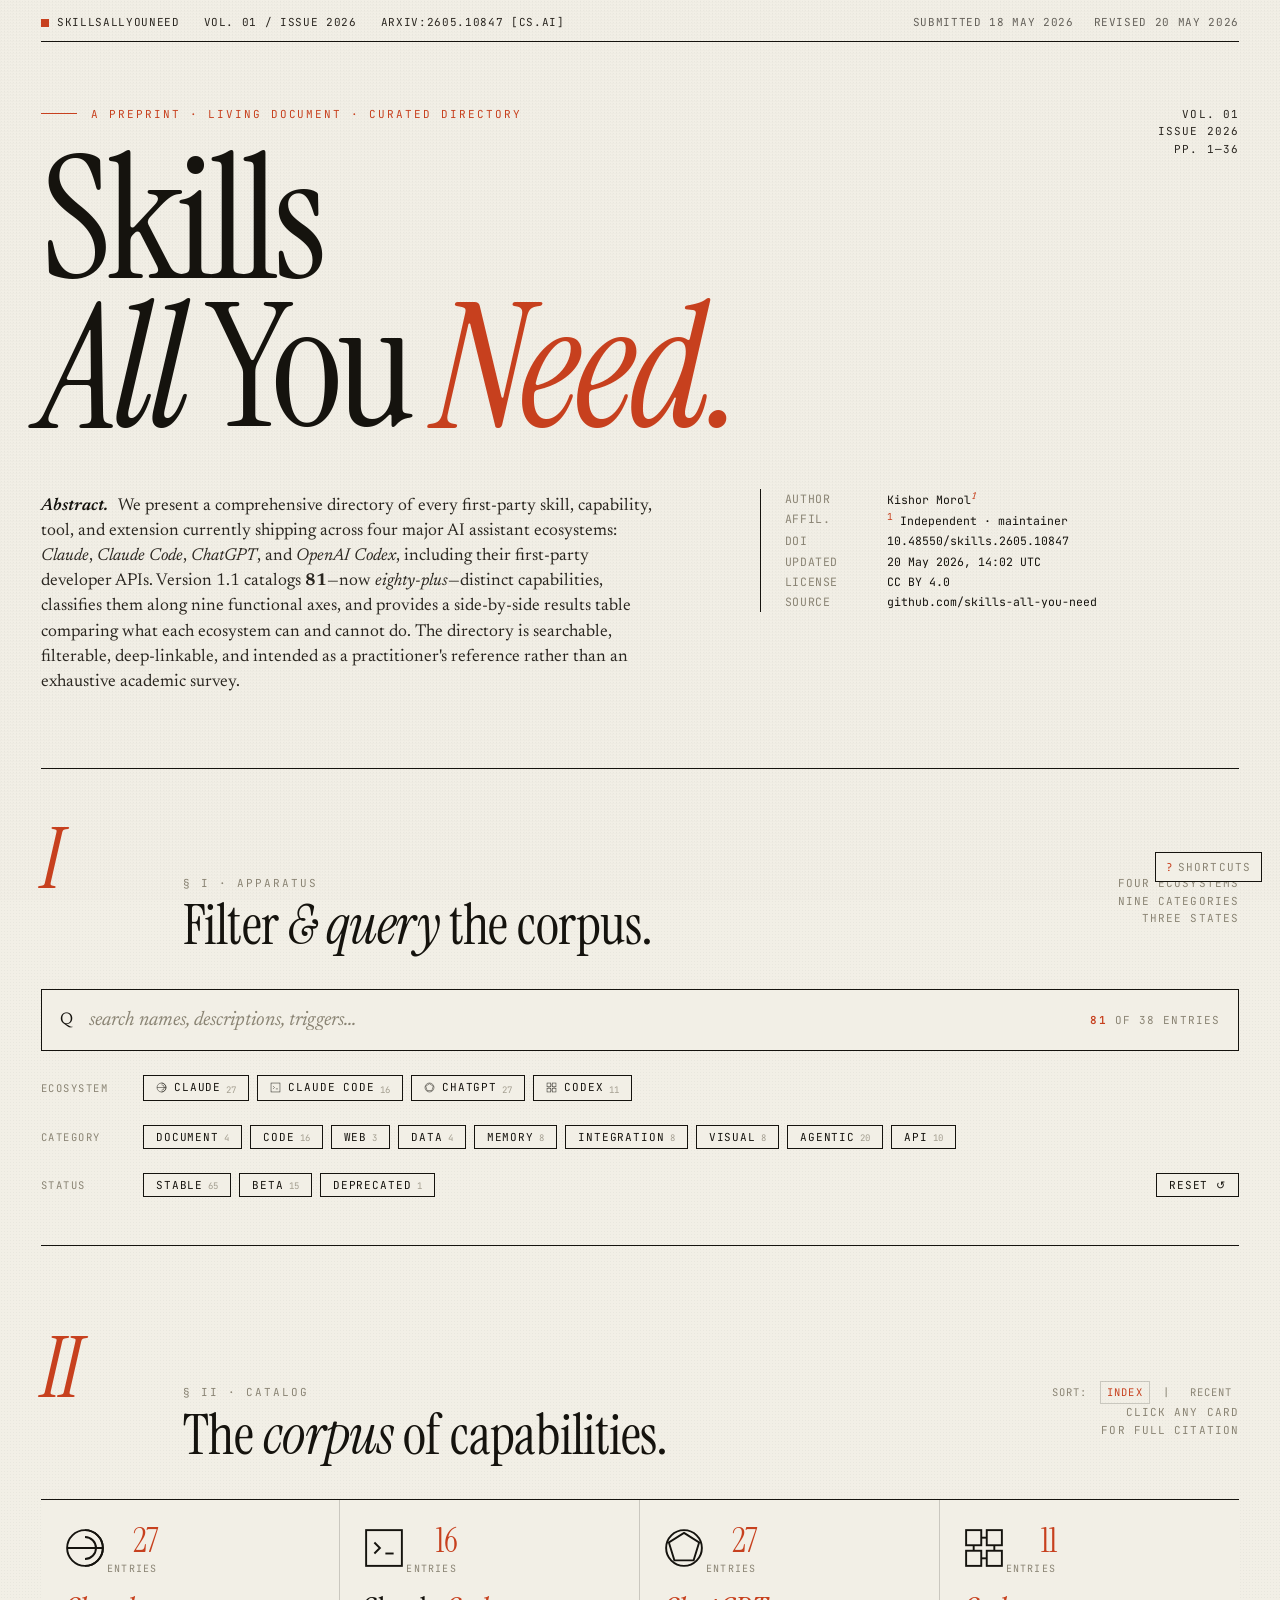
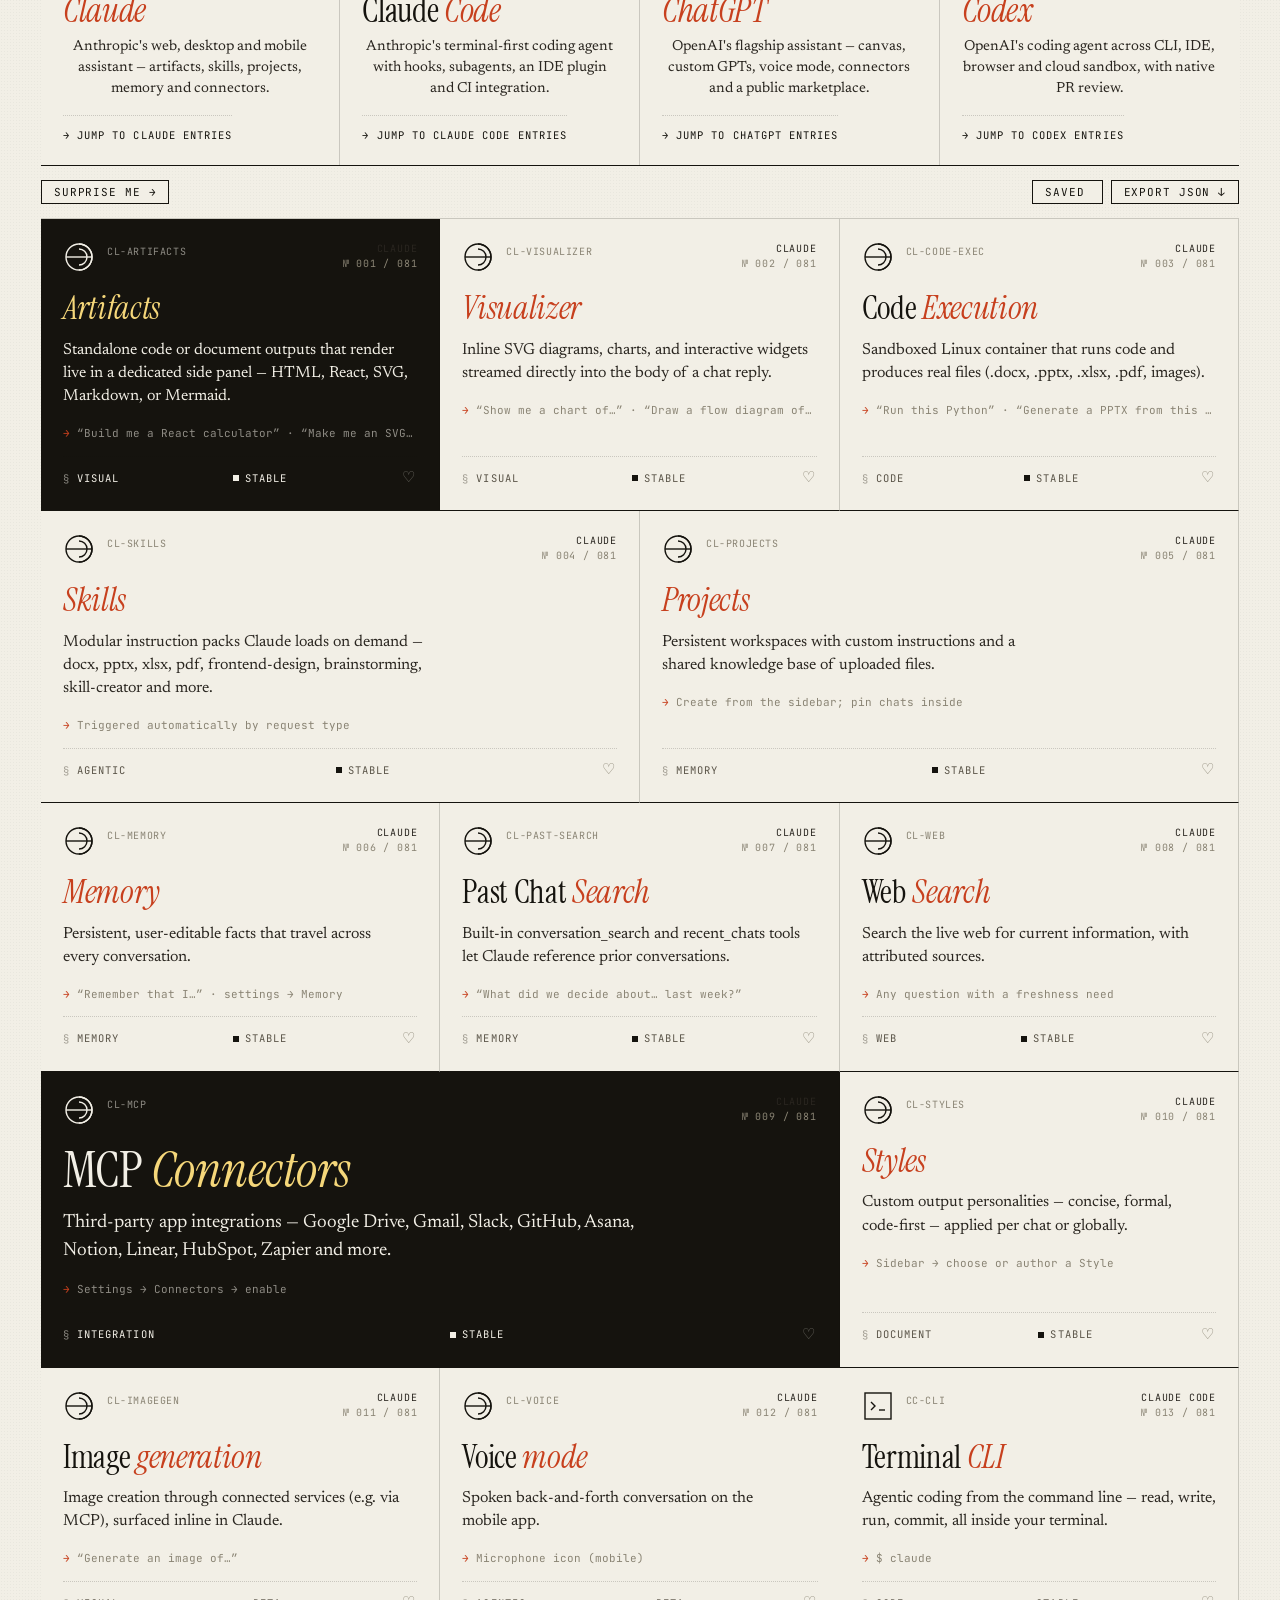
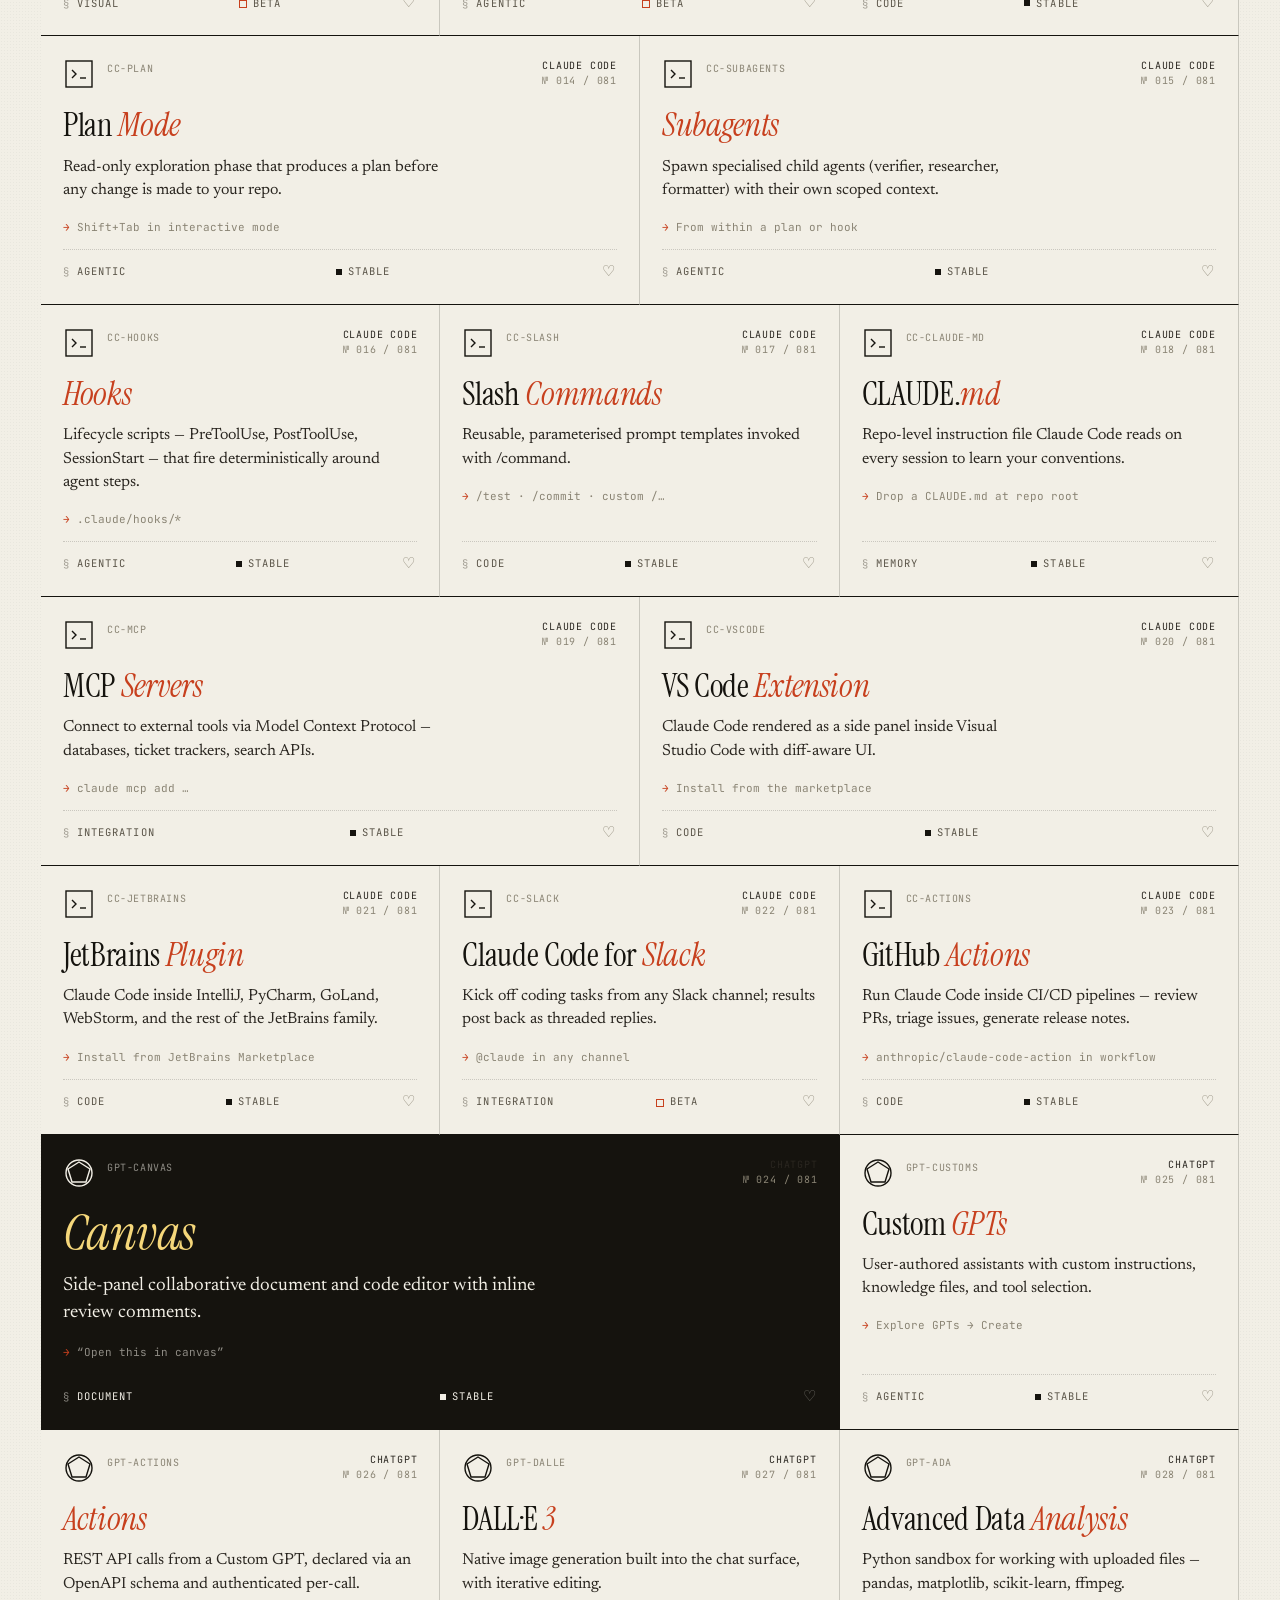
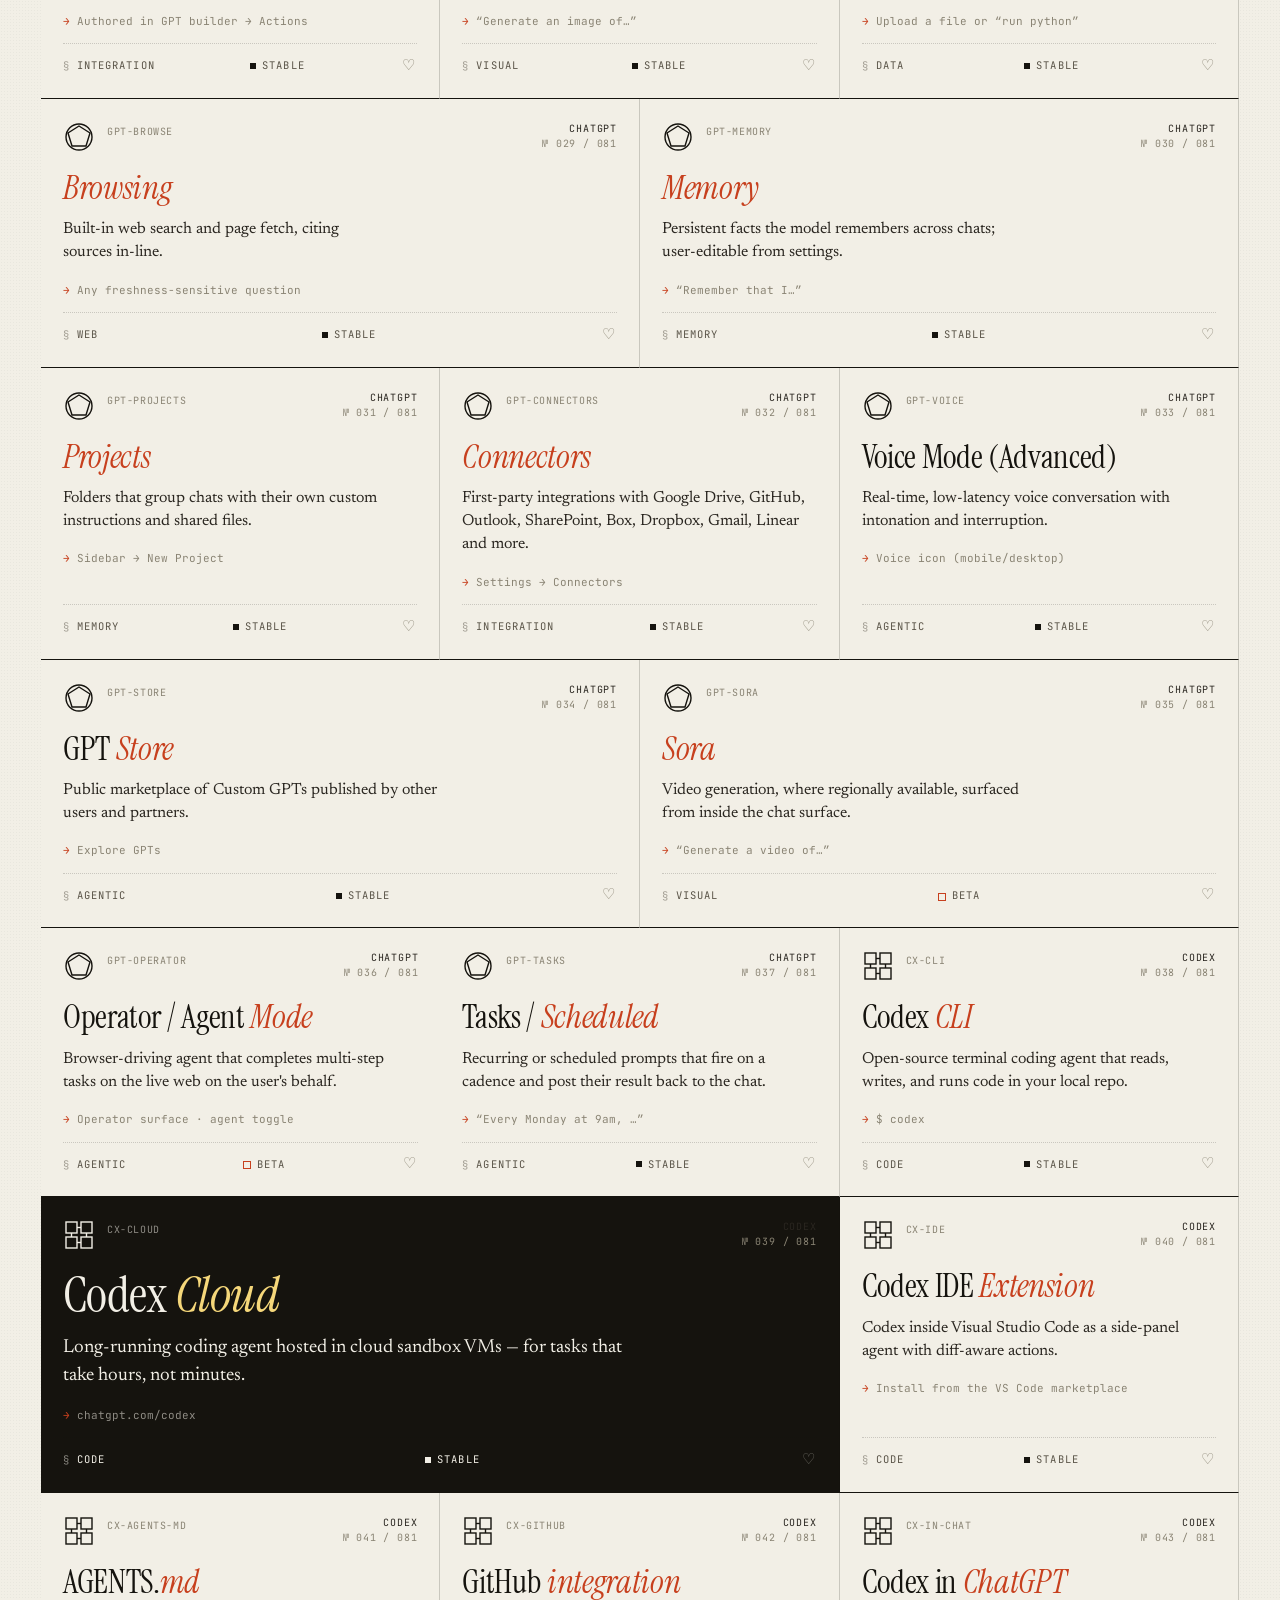
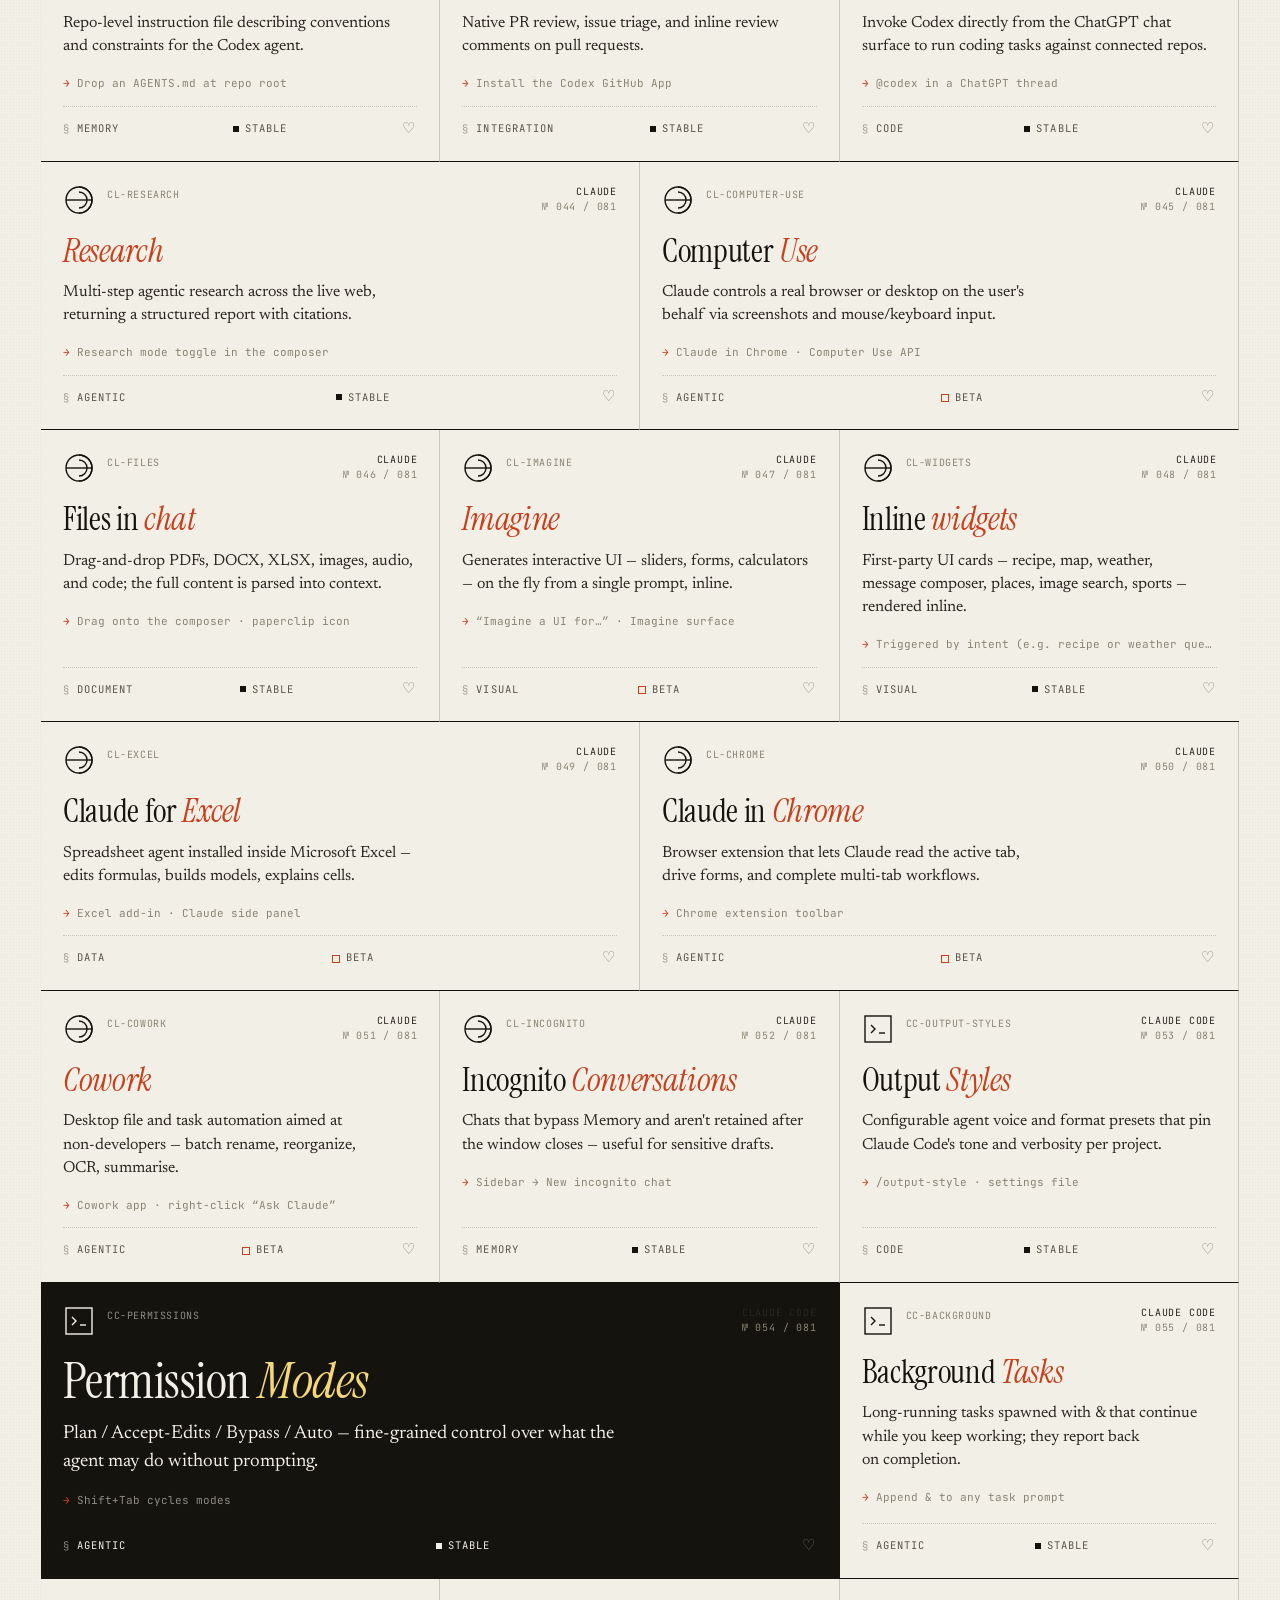
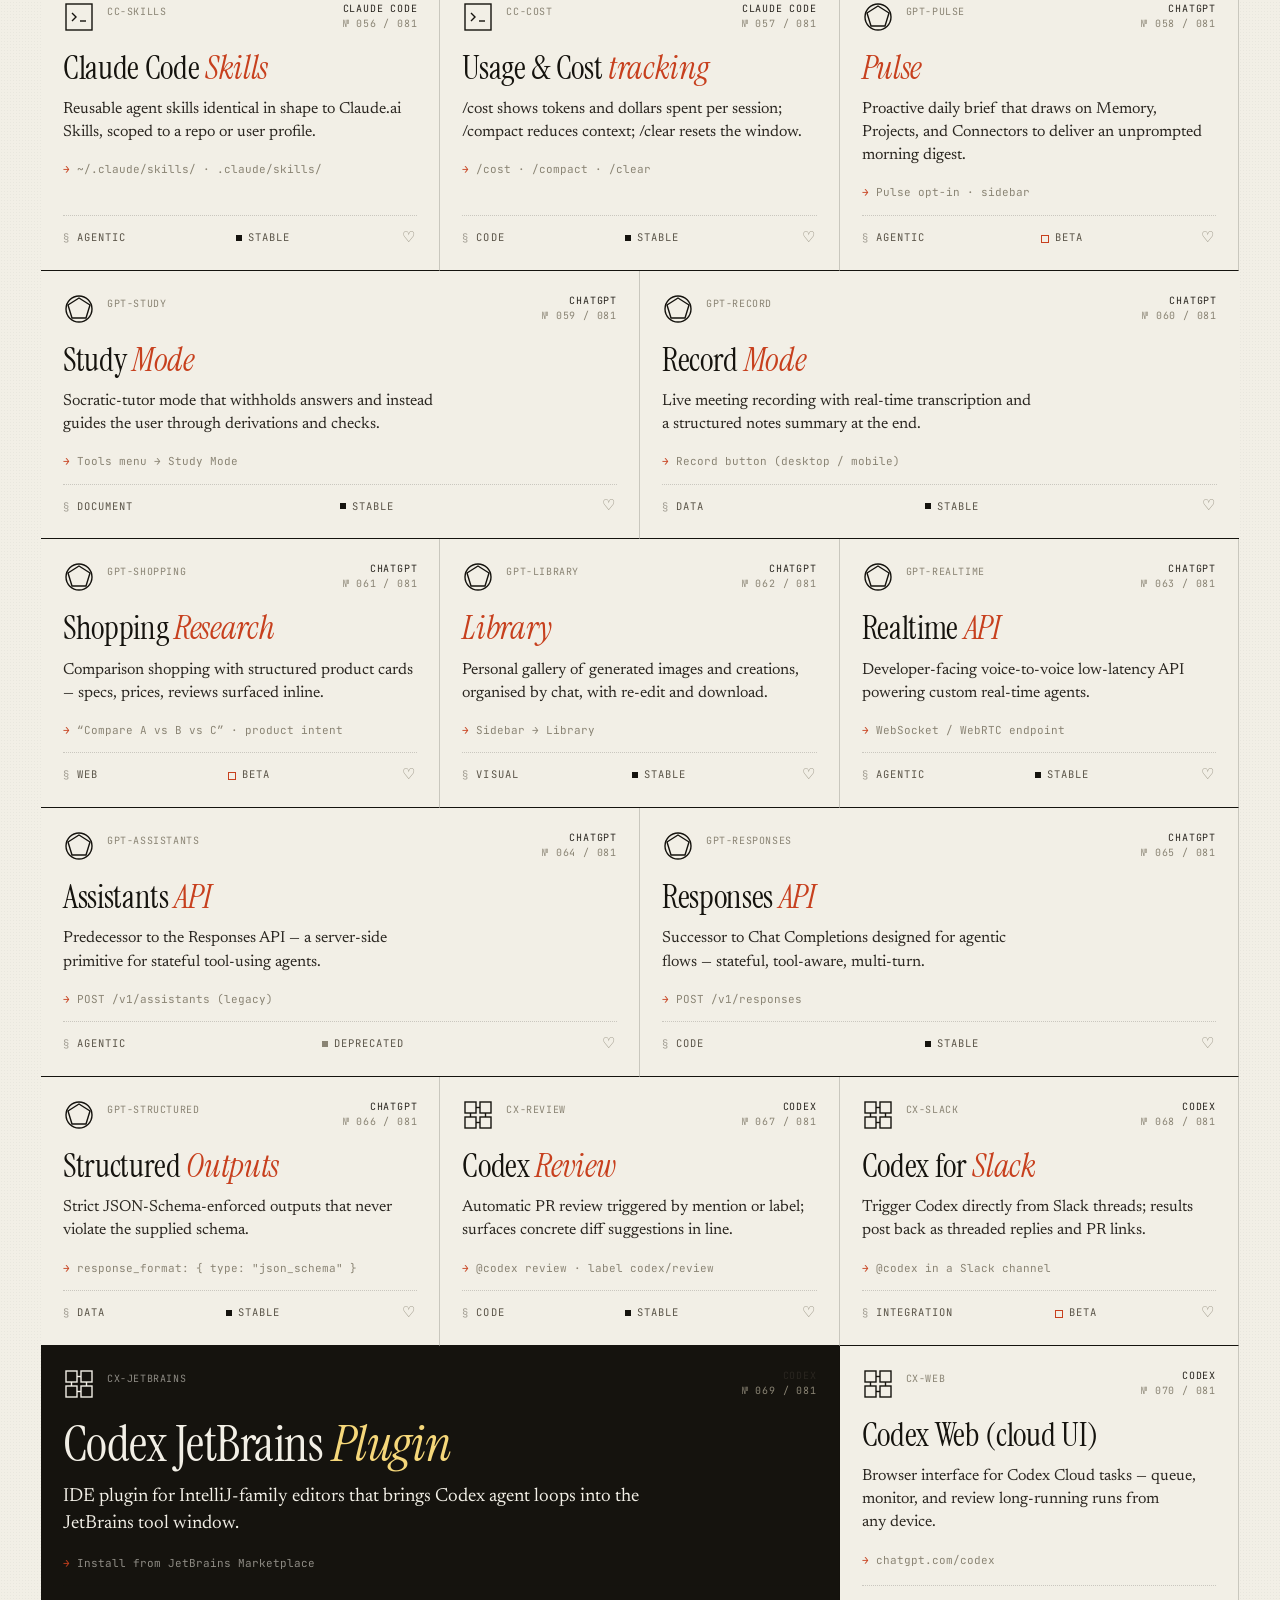
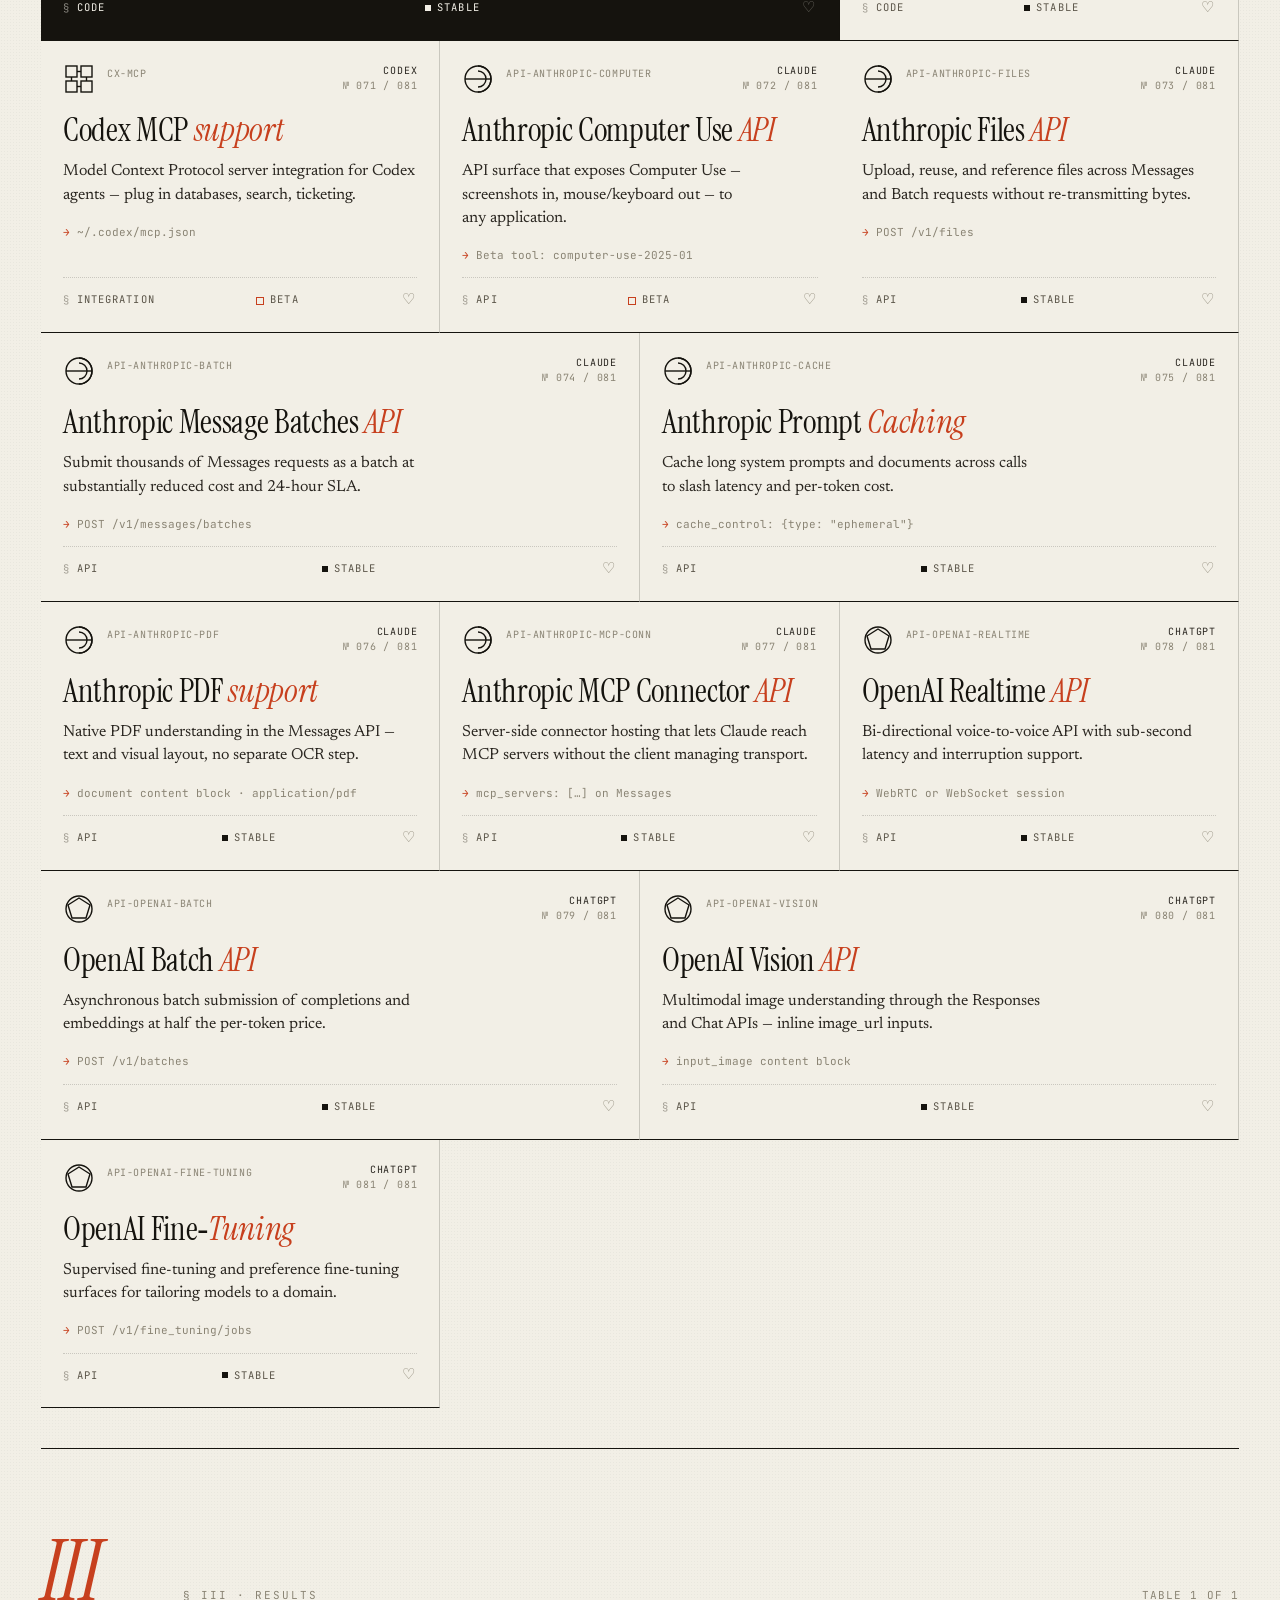
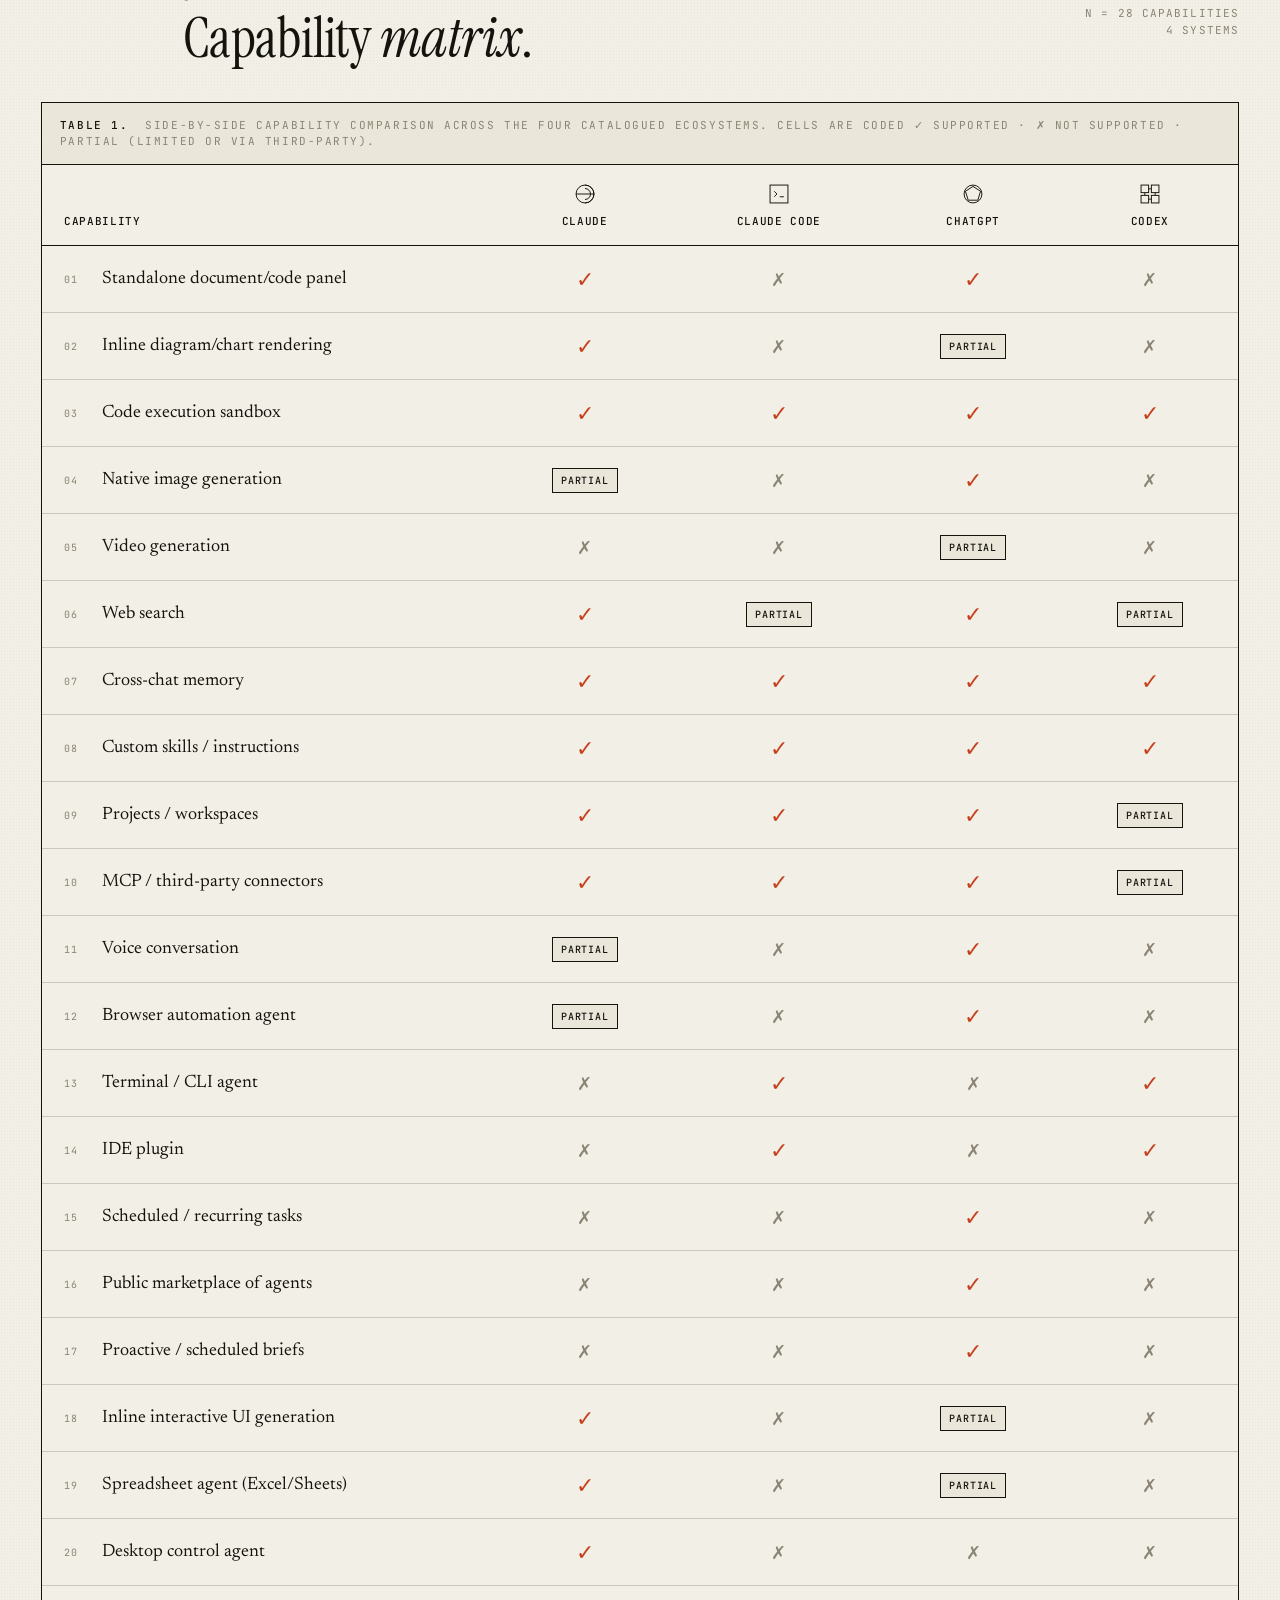
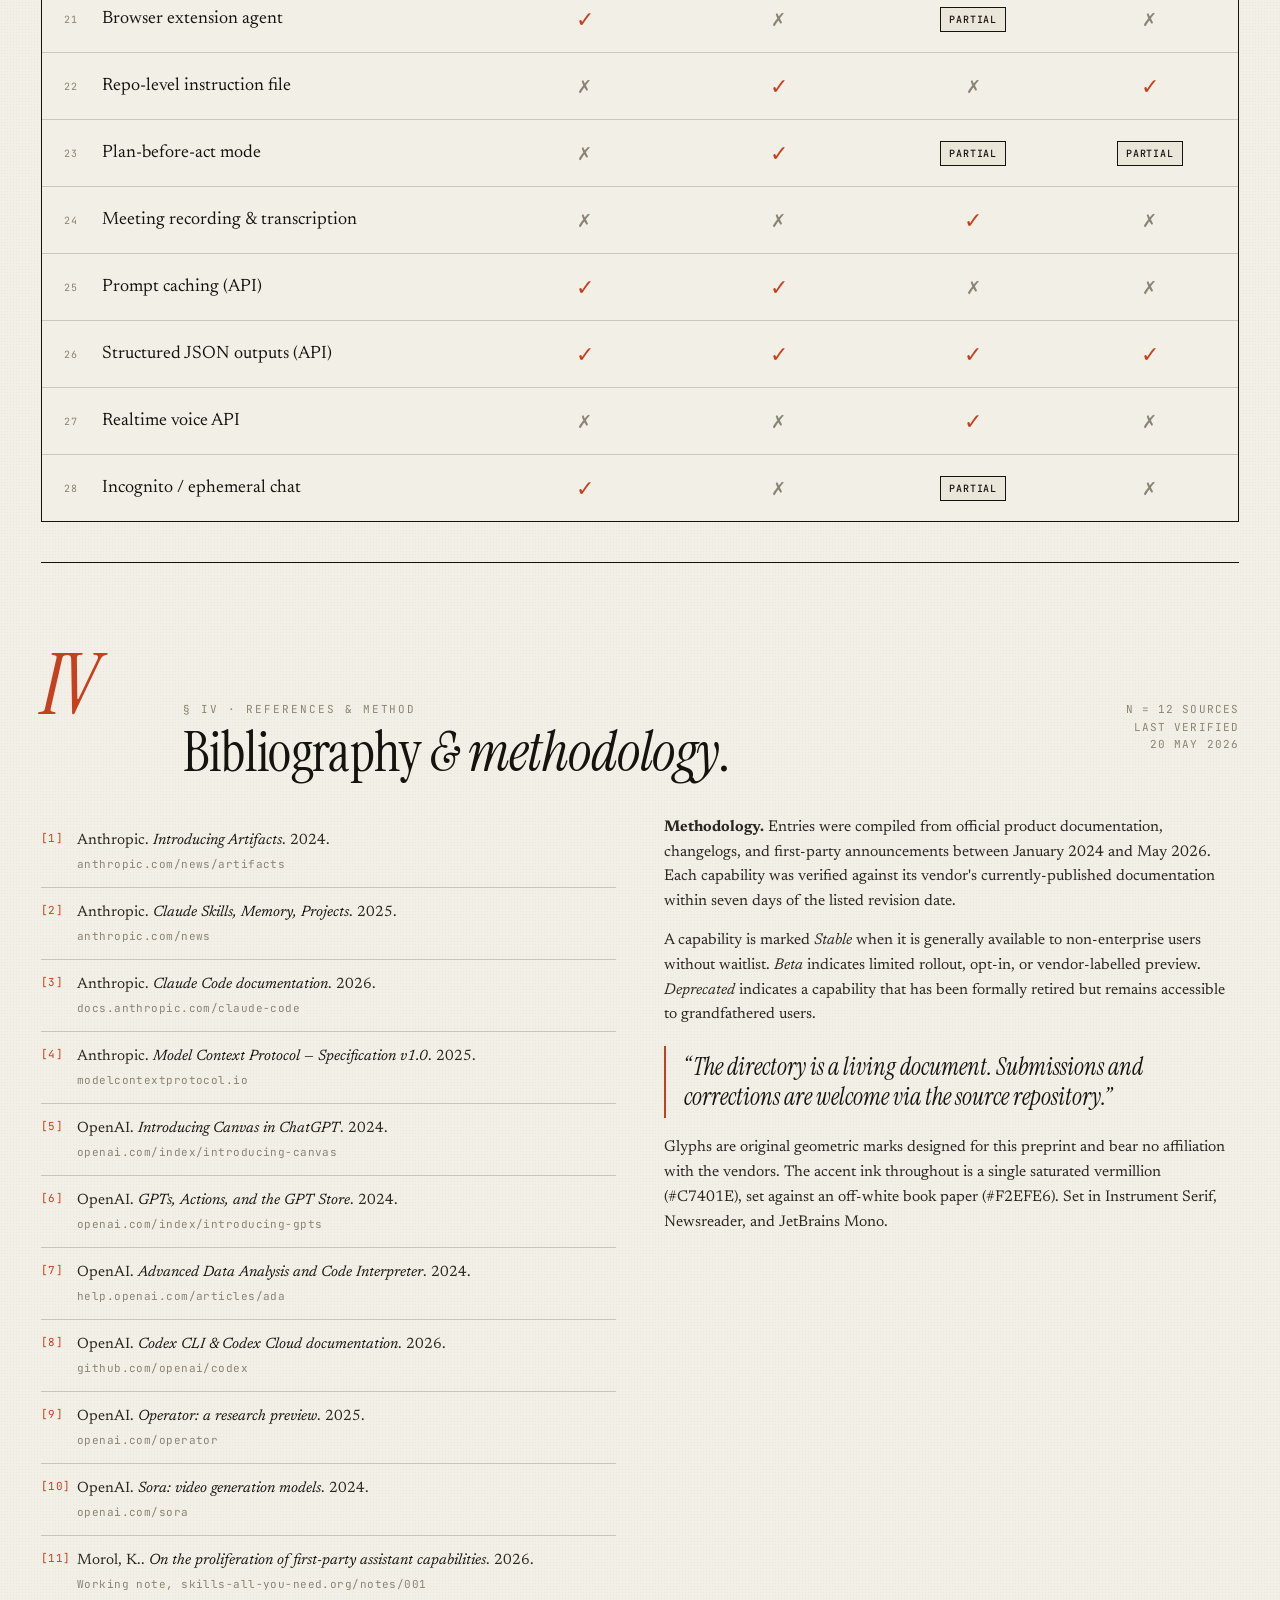
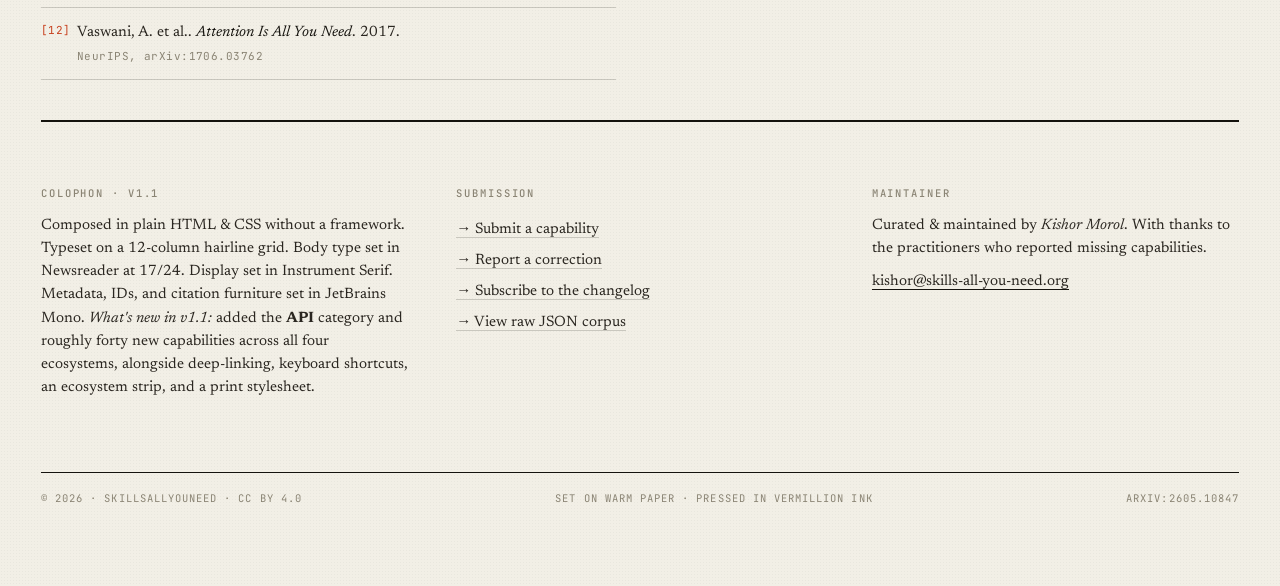
==== commit 711123a1: "feat: v1.2 — favorites, chip counts, sheet nav, export, and keyboard shortcuts - Chip count badges: " ====
--- a/SkillsAllYouNeed.html
+++ b/SkillsAllYouNeed.html
@@ -1009,6 +1009,104 @@
     .section-head .num{ font-size:48px; }
     .section-head .right{ display:none; }
   }
+
+  /* ── v1.2: Favorites · Counts · Nav · Export · Scroll-top ─── */
+
+  /* Chip count badge */
+  .chip .badge{
+    font-size:9px; font-family:var(--mono); color:var(--ink-mute);
+    margin-left:5px; letter-spacing:0; vertical-align:middle; opacity:.75;
+  }
+  .chip[aria-pressed="true"] .badge{ color:rgba(242,239,230,.6); }
+
+  /* Favorite button on card */
+  .card .fav-btn{
+    font-size:15px; color:var(--ink-mute); padding:0 2px; line-height:1;
+    flex-shrink:0; background:none; border:0; cursor:pointer;
+    transition: color .14s ease, transform .15s ease;
+  }
+  .card .fav-btn:hover{ color:var(--accent); transform:scale(1.2); }
+  .card .fav-btn.saved{ color:var(--accent); }
+  .card.featured .fav-btn{ color:rgba(242,239,230,.4); }
+  .card.featured .fav-btn.saved{ color:var(--highlight); }
+
+  /* Trigger line: click-to-copy hint */
+  .card .trigger{ cursor:pointer; }
+  .card .trigger:active{ opacity:.6; }
+
+  /* Active filters bar */
+  .active-filters{
+    display:flex; flex-wrap:wrap; gap:6px; align-items:center;
+    padding:10px 0 0; font-family:var(--mono); font-size:10.5px;
+  }
+  .active-filters .af-label{
+    color:var(--ink-mute); text-transform:uppercase; letter-spacing:.1em;
+    white-space:nowrap; flex-shrink:0;
+  }
+  .active-filter-tag{
+    display:inline-flex; align-items:center; gap:4px;
+    padding:3px 9px 3px 10px; border:1px solid var(--accent); color:var(--accent);
+    font-family:var(--mono); font-size:10px; letter-spacing:.06em;
+    text-transform:uppercase; cursor:pointer; background:transparent;
+    transition: background .12s ease, color .12s ease;
+  }
+  .active-filter-tag:hover{ background:var(--accent); color:var(--paper); }
+
+  /* Grid toolbar (surprise · saved · export) */
+  .grid-toolbar{
+    display:flex; gap:8px; align-items:center; flex-wrap:wrap;
+    padding:14px 0; border-bottom:1px solid var(--rule-soft);
+  }
+  .grid-toolbar .spacer{ flex:1; min-width:8px; }
+
+  /* Sheet action buttons */
+  .sheet-actions{
+    display:flex; gap:8px; flex-wrap:wrap; margin-top:8px;
+  }
+  .sheet-actions button{
+    font-family:var(--mono); font-size:10.5px; letter-spacing:.1em;
+    text-transform:uppercase; border:1px solid var(--rule);
+    padding:5px 11px; color:var(--ink-soft); cursor:pointer;
+    background:transparent; transition: background .12s ease, color .12s ease;
+  }
+  .sheet-actions button:hover{ background:var(--ink); color:var(--paper); }
+  .sheet-actions button.is-saved{ color:var(--accent); border-color:var(--accent); }
+  .sheet-actions button.is-saved:hover{ background:var(--accent); color:var(--paper); }
+
+  /* Sheet prev/next navigation */
+  .sheet-nav{
+    display:flex; gap:8px; align-items:center;
+    margin-top:24px; padding-top:14px; border-top:1px solid var(--rule);
+  }
+  .sheet-nav button{
+    font-family:var(--mono); font-size:10.5px; letter-spacing:.1em;
+    text-transform:uppercase; border:1px solid var(--rule);
+    padding:5px 11px; color:var(--ink); cursor:pointer; background:transparent;
+    transition: background .12s ease, color .12s ease;
+  }
+  .sheet-nav button:hover:not(:disabled){ background:var(--ink); color:var(--paper); }
+  .sheet-nav button:disabled{ opacity:.25; cursor:not-allowed; }
+  .sheet-nav .nav-pos{
+    flex:1; text-align:center; font-family:var(--mono); font-size:10px;
+    text-transform:uppercase; letter-spacing:.08em; color:var(--ink-mute);
+  }
+
+  /* Scroll-to-top (bottom-left, mirrors hint-key) */
+  .scroll-top{
+    position:fixed; left:18px; bottom:18px; z-index:55;
+    font-family:var(--mono); font-size:11px; letter-spacing:.1em;
+    text-transform:uppercase; color:var(--ink-mute);
+    border:1px solid var(--rule); background:var(--paper);
+    padding:6px 10px; cursor:pointer;
+    opacity:0; pointer-events:none; transition: opacity .2s ease;
+  }
+  .scroll-top.visible{ opacity:1; pointer-events:auto; }
+  .scroll-top:hover{ background:var(--ink); color:var(--paper); border-color:var(--ink); }
+
+  @media print{
+    .grid-toolbar, .scroll-top, .active-filters,
+    .sheet-nav, .sheet-actions{ display:none !important; }
+  }
 </style>
 </head>
 
@@ -1108,6 +1206,7 @@
         <button class="chip" id="reset" style="margin-left:auto" aria-label="Reset all filters">Reset ↺</button>
       </div>
     </div>
+    <div id="active-filters" class="active-filters" aria-live="polite"></div>
   </section>
 
   <!-- ─── §II  CATALOG ─── -->
@@ -1131,6 +1230,13 @@
 
     <!-- ── Ecosystem deep-dive strip (v1.1) ── -->
     <div id="eco-strip" class="eco-strip" aria-label="Jump to an ecosystem"></div>
+
+    <div class="grid-toolbar" id="grid-toolbar">
+      <button id="surprise-btn" class="chip" aria-label="Open a random skill">Surprise me →</button>
+      <span class="spacer"></span>
+      <button id="fav-filter-btn" class="chip" aria-pressed="false" aria-label="Show saved skills only">Saved <span id="fav-count" class="badge"></span></button>
+      <button id="export-btn" class="chip" aria-label="Export visible skills as JSON">Export JSON ↓</button>
+    </div>
 
     <div id="grid" class="grid" aria-live="polite" style="border-top:0"></div>
   </section>
@@ -1220,6 +1326,7 @@
 
 <!-- ─── HINT + SHORTCUTS MODAL ─── -->
 <button class="hint-key" id="hint-key" aria-label="Show keyboard shortcuts"><kbd>?</kbd>shortcuts</button>
+<button class="scroll-top" id="scroll-top" aria-label="Scroll to top">↑ top</button>
 <aside class="shortcuts" id="shortcuts" role="dialog" aria-label="Keyboard shortcuts">
   <button class="closeFn" id="closeFn" aria-label="Dismiss shortcuts">✕</button>
   <h6>Footnote</h6>
@@ -1227,9 +1334,13 @@
   <dl>
     <dt>/</dt><dd>focus the search field</dd>
     <dt>?</dt><dd>toggle this footnote</dd>
-    <dt>Esc</dt><dd>close any open sheet, sort menu, or this card</dd>
+    <dt>Esc</dt><dd>close any open sheet or this card</dd>
     <dt>Enter</dt><dd>open the focused skill card</dd>
     <dt>¶</dt><dd>copy a deep link to a skill</dd>
+    <dt>j / k</dt><dd>navigate forward / backward through cards</dd>
+    <dt>← →</dt><dd>previous / next skill inside an open sheet</dd>
+    <dt>f</dt><dd>toggle favorite on focused card or open sheet</dd>
+    <dt>r</dt><dd>open a random skill from current results</dd>
   </dl>
 </aside>
 
@@ -1757,14 +1868,26 @@
 const CATEGORIES = ["Document","Code","Web","Data","Memory","Integration","Visual","Agentic","API"];
 const STATUSES   = ["Stable","Beta","Deprecated"];
 
+/* ───── Favorites (localStorage) ───── */
+const favorites = new Set(JSON.parse(localStorage.getItem("skills-favs")||"[]"));
+function saveFavs(){ localStorage.setItem("skills-favs", JSON.stringify([...favorites])); }
+function updateFavCount(){
+  const el = $("#fav-count"); if(el) el.textContent = favorites.size || "";
+}
+
 /* ───── State ───── */
 const state = {
   query:"",
   ecosystems:new Set(),
   categories:new Set(),
   statuses:new Set(),
-  sort:"index", // "index" | "recent"
+  sort:"index",   // "index" | "recent"
+  favOnly:false,
 };
+
+let lastFiltered   = [];
+let currentSheetIdx = -1;
+let focusedCardIdx  = -1;
 
 /* ───── Ecosystem positioning copy ───── */
 const ECO_BLURB = {
@@ -1783,28 +1906,33 @@
 function buildChips(){
   const ecoBox = $("#eco-chips"); ecoBox.innerHTML = "";
   ECOSYSTEMS.forEach(e=>{
+    const cnt = SKILLS.filter(x=>x.ecosystem===e).length;
     const b = document.createElement("button");
     b.className = "chip"; b.setAttribute("aria-pressed","false");
-    b.dataset.eco = e;
-    b.innerHTML = `<span class="glyph-wrap">${GLYPHS[e]}<span>${e}</span></span>`;
+    b.dataset.eco = e; b.dataset.filterVal = e;
+    b.innerHTML = `<span class="glyph-wrap">${GLYPHS[e]}<span>${e}</span></span><span class="badge">${cnt}</span>`;
     b.addEventListener("click", ()=>toggle(state.ecosystems,e,b));
     ecoBox.appendChild(b);
   });
 
   const catBox = $("#cat-chips"); catBox.innerHTML = "";
   CATEGORIES.forEach(c=>{
+    const cnt = SKILLS.filter(x=>x.category===c).length;
     const b = document.createElement("button");
     b.className = "chip"; b.setAttribute("aria-pressed","false");
-    b.textContent = c;
+    b.dataset.filterVal = c;
+    b.innerHTML = `${c}<span class="badge">${cnt}</span>`;
     b.addEventListener("click", ()=>toggle(state.categories,c,b));
     catBox.appendChild(b);
   });
 
   const stBox = $("#status-chips"); stBox.innerHTML = "";
   STATUSES.forEach(s=>{
+    const cnt = SKILLS.filter(x=>x.status===s).length;
     const b = document.createElement("button");
     b.className = "chip"; b.setAttribute("aria-pressed","false");
-    b.textContent = s;
+    b.dataset.filterVal = s;
+    b.innerHTML = `${s}<span class="badge">${cnt}</span>`;
     b.addEventListener("click", ()=>toggle(state.statuses,s,b));
     stBox.appendChild(b);
   });
@@ -1821,6 +1949,7 @@
 function spanFor(i){ return SPAN_PATTERN[i % SPAN_PATTERN.length]; }
 
 function matchesFilters(s){
+  if(state.favOnly && !favorites.has(s.id)) return false;
   if(state.ecosystems.size && !state.ecosystems.has(s.ecosystem)) return false;
   if(state.categories.size && !state.categories.has(s.category)) return false;
   if(state.statuses.size && !state.statuses.has(s.status)) return false;
@@ -1843,11 +1972,16 @@
     filtered = filtered.slice().sort((a,b)=> rank(a) - rank(b));
   }
 
+  lastFiltered = filtered;
+  focusedCardIdx = -1;
+
   $("#count").textContent = filtered.length;
   $("#abs-count").textContent = SKILLS.length;
   const matrixCount = $("#matrix-count"); if(matrixCount) matrixCount.textContent = MATRIX_ROWS.length;
   const refsCount = $("#refs-count"); if(refsCount) refsCount.textContent = REFS.length;
 
+  renderActiveFilters();
+
   if(filtered.length === 0){
     grid.innerHTML = `<div class="no-results">No entries match this query.<small>try widening the filters · or pressing reset</small></div>`;
     return;
@@ -1856,6 +1990,7 @@
   filtered.forEach((s, i)=>{
     const span = spanFor(i);
     const featured = (span >= 8) || (i === 0);
+    const isSaved = favorites.has(s.id);
     const card = document.createElement("article");
     card.className = `card ${span===6?"span-6":""} ${span===8?"span-8":""} ${span===12?"span-12":""} ${featured?"featured":""}`;
     card.tabIndex = 0;
@@ -1883,24 +2018,42 @@
       </div>
       <h3 class="name">${nameHTML}</h3>
       <p class="desc">${escapeHTML(s.description)}</p>
-      <p class="trigger" title="${escapeHTML(s.trigger)}">${escapeHTML(s.trigger)}</p>
+      <p class="trigger" title="Click to copy trigger">${escapeHTML(s.trigger)}</p>
       <div class="bottom">
         <span class="cat">${s.category}</span>
         <span class="status" data-status="${s.status}"><span class="status-dot"></span>${s.status}</span>
+        <button class="fav-btn${isSaved?" saved":""}" data-fav-id="${s.id}"
+          title="${isSaved?"Remove from saved":"Save this skill"}"
+          aria-label="${isSaved?"Remove from saved":"Save"}">${isSaved?"♥":"♡"}</button>
       </div>
     `;
     card.addEventListener("click", (e)=>{
-      if(e.target.closest(".anchor")) return;
+      if(e.target.closest(".anchor") || e.target.closest(".fav-btn")) return;
       openSheet(s);
     });
     card.addEventListener("keydown", e=>{
-      if((e.key==="Enter"||e.key===" ") && !e.target.classList.contains("anchor")){
+      if((e.key==="Enter"||e.key===" ") && !e.target.classList.contains("anchor") && !e.target.classList.contains("fav-btn")){
         e.preventDefault(); openSheet(s);
       }
     });
     card.querySelector(".anchor").addEventListener("click", (e)=>{
+      e.stopPropagation(); copyDeepLink(s.id);
+    });
+    card.querySelector(".fav-btn").addEventListener("click", (e)=>{
       e.stopPropagation();
-      copyDeepLink(s.id);
+      const was = favorites.has(s.id);
+      was ? favorites.delete(s.id) : favorites.add(s.id);
+      saveFavs(); updateFavCount();
+      const btn = e.currentTarget;
+      btn.classList.toggle("saved", !was);
+      btn.textContent = !was ? "♥" : "♡";
+      btn.title = !was ? "Remove from saved" : "Save this skill";
+      if(state.favOnly) render();
+    });
+    card.querySelector(".trigger").addEventListener("click", (e)=>{
+      e.stopPropagation();
+      navigator.clipboard && navigator.clipboard.writeText(s.trigger).catch(()=>{});
+      showToast("trigger copied");
     });
     grid.appendChild(card);
   });
@@ -1918,6 +2071,11 @@
   opts = opts || {};
   const sheet = $("#sheet");
   const nameHTML = s.name.replace(/(\w+)$/, '<span class="it">$1</span>');
+  currentSheetIdx = lastFiltered.findIndex(x => x.id === s.id);
+  const hasPrev = currentSheetIdx > 0;
+  const hasNext = currentSheetIdx < lastFiltered.length - 1;
+  const isSaved = favorites.has(s.id);
+
   sheet.innerHTML = `
     <button class="close" aria-label="Close" id="closeBtn">Close ✕</button>
     <div class="sheet-top">
@@ -1938,11 +2096,54 @@
 
     <h4>Source &amp; citation</h4>
     <a class="src" href="${escapeHTML(s.source)}" target="_blank" rel="noopener">${escapeHTML(s.source)}</a>
+
+    <div class="sheet-actions">
+      <button id="favSheetBtn" class="${isSaved?"is-saved":""}" aria-label="${isSaved?"Remove from saved":"Save this skill"}">${isSaved?"♥ Saved":"♡ Save"}</button>
+      <button id="shareBtn" aria-label="Share this skill">Share →</button>
+      <button id="copyTriggerBtn" aria-label="Copy trigger phrase">Copy trigger</button>
+    </div>
+
+    <div class="sheet-nav">
+      <button id="prevSkill"${!hasPrev?" disabled":""} aria-label="Previous skill">← prev</button>
+      <span class="nav-pos">${currentSheetIdx+1} of ${lastFiltered.length}</span>
+      <button id="nextSkill"${!hasNext?" disabled":""} aria-label="Next skill">next →</button>
+    </div>
   `;
+
   $("#scrim").classList.add("open");
   document.body.style.overflow = "hidden";
+  sheet.scrollTop = 0;
+
   $("#closeBtn").addEventListener("click", closeSheet);
   $("#sheetCopy").addEventListener("click", (e)=>{ e.preventDefault(); copyDeepLink(s.id); });
+
+  if(hasPrev) $("#prevSkill").addEventListener("click", ()=>openSheet(lastFiltered[currentSheetIdx-1]));
+  if(hasNext) $("#nextSkill").addEventListener("click", ()=>openSheet(lastFiltered[currentSheetIdx+1]));
+
+  $("#favSheetBtn").addEventListener("click", ()=>{
+    const was = favorites.has(s.id);
+    was ? favorites.delete(s.id) : favorites.add(s.id);
+    saveFavs(); updateFavCount();
+    const fb = $("#favSheetBtn");
+    fb.className = favorites.has(s.id) ? "is-saved" : "";
+    fb.textContent = favorites.has(s.id) ? "♥ Saved" : "♡ Save";
+    fb.setAttribute("aria-label", favorites.has(s.id) ? "Remove from saved" : "Save this skill");
+    const cardFav = document.querySelector(`[data-fav-id="${s.id}"]`);
+    if(cardFav){ cardFav.classList.toggle("saved", favorites.has(s.id)); cardFav.textContent = favorites.has(s.id)?"♥":"♡"; }
+    if(state.favOnly) render();
+  });
+
+  $("#shareBtn").addEventListener("click", ()=>{
+    const url = location.origin + location.pathname + location.search + "#" + s.id;
+    if(navigator.share){ navigator.share({title:`${s.name} — SkillsAllYouNeed`, url}).catch(()=>copyDeepLink(s.id)); }
+    else { copyDeepLink(s.id); }
+  });
+
+  $("#copyTriggerBtn").addEventListener("click", ()=>{
+    navigator.clipboard && navigator.clipboard.writeText(s.trigger).catch(()=>{});
+    showToast("trigger copied");
+  });
+
   if(opts.pushHash !== false && location.hash !== "#"+s.id){
     history.replaceState(null, "", "#"+s.id);
   }
@@ -1953,12 +2154,6 @@
   if(location.hash){ history.replaceState(null, "", location.pathname + location.search); }
 }
 $("#scrim").addEventListener("click", e=>{ if(e.target.id === "scrim") closeSheet(); });
-document.addEventListener("keydown", e=>{
-  if(e.key==="Escape"){
-    if($("#scrim").classList.contains("open")) closeSheet();
-    else if($("#shortcuts").classList.contains("open")) closeShortcuts();
-  }
-});
 
 /* ───── Deep link / toast ───── */
 function copyDeepLink(id){
@@ -2025,15 +2220,55 @@
 });
 $("#closeFn").addEventListener("click", closeShortcuts);
 
-/* ───── Global keyboard shortcuts ───── */
+/* ───── Global keyboard shortcuts (unified) ───── */
 document.addEventListener("keydown", (e)=>{
   const tag = (e.target && e.target.tagName || "").toLowerCase();
   const typing = tag === "input" || tag === "textarea" || e.target.isContentEditable;
-  if(typing && e.key !== "Escape") return;
-  if(e.key === "/"){ e.preventDefault(); $("#q").focus(); $("#q").select(); }
-  else if(e.key === "?" || (e.shiftKey && e.key === "/")){
+  const sheetOpen = $("#scrim").classList.contains("open");
+
+  // Escape closes whatever is open
+  if(e.key === "Escape"){
+    if(sheetOpen) closeSheet();
+    else if($("#shortcuts").classList.contains("open")) closeShortcuts();
+    return;
+  }
+
+  // Arrow navigation inside open sheet
+  if(sheetOpen){
+    if(e.key === "ArrowLeft" && currentSheetIdx > 0){
+      e.preventDefault(); openSheet(lastFiltered[currentSheetIdx-1]); return;
+    }
+    if(e.key === "ArrowRight" && currentSheetIdx < lastFiltered.length-1){
+      e.preventDefault(); openSheet(lastFiltered[currentSheetIdx+1]); return;
+    }
+  }
+
+  if(typing) return;
+
+  if(e.key === "/"){
+    e.preventDefault(); $("#q").focus(); $("#q").select();
+  } else if(e.key === "?" || (e.shiftKey && e.key === "/")){
+    e.preventDefault(); $("#shortcuts").classList.toggle("open");
+  } else if((e.key === "j" || e.key === "k") && !sheetOpen){
     e.preventDefault();
-    const s = $("#shortcuts"); s.classList.toggle("open");
+    const cards = $$("#grid .card");
+    if(!cards.length) return;
+    focusedCardIdx = e.key==="j"
+      ? Math.min(focusedCardIdx+1, cards.length-1)
+      : Math.max(focusedCardIdx-1, 0);
+    cards[focusedCardIdx].focus();
+    cards[focusedCardIdx].scrollIntoView({block:"nearest", behavior:"smooth"});
+  } else if(e.key === "f"){
+    if(sheetOpen){
+      const fb = $("#favSheetBtn"); if(fb) fb.click();
+    } else {
+      const focused = document.activeElement;
+      if(focused && focused.classList.contains("card")){
+        const btn = focused.querySelector(".fav-btn"); if(btn) btn.click();
+      }
+    }
+  } else if(e.key === "r" && !sheetOpen){
+    if(lastFiltered.length) openSheet(lastFiltered[Math.floor(Math.random()*lastFiltered.length)]);
   }
 });
 
@@ -2050,6 +2285,75 @@
   $("#"+id).addEventListener("keydown", e=>{
     if(e.key === "Enter" || e.key === " "){ e.preventDefault(); setSort(id==="sort-index"?"index":"recent"); }
   });
+});
+
+/* ───── Active filters bar ───── */
+function renderActiveFilters(){
+  const bar = $("#active-filters"); if(!bar) return;
+  const tags = [];
+  state.ecosystems.forEach(e => tags.push({type:"eco",  val:e}));
+  state.categories.forEach(c => tags.push({type:"cat",  val:c}));
+  state.statuses.forEach(s   => tags.push({type:"stat", val:s}));
+  if(state.favOnly) tags.push({type:"fav", val:"Saved only"});
+  if(state.query)   tags.push({type:"q",   val:`"${state.query}"`});
+
+  if(!tags.length){ bar.style.display="none"; return; }
+  bar.style.display = "flex";
+  bar.innerHTML = `<span class="af-label">Active:</span>` + tags.map(t=>
+    `<button class="active-filter-tag" data-type="${t.type}" data-val="${escapeHTML(t.val)}">${escapeHTML(t.val)} ×</button>`
+  ).join("");
+
+  $$(".active-filter-tag", bar).forEach(tag => {
+    tag.addEventListener("click", ()=>{
+      const {type, val} = tag.dataset;
+      if(type==="eco"){
+        state.ecosystems.delete(val);
+        $$(`#eco-chips .chip`).forEach(c=>{ if(c.dataset.filterVal===val) c.setAttribute("aria-pressed","false"); });
+      } else if(type==="cat"){
+        state.categories.delete(val);
+        $$(`#cat-chips .chip`).forEach(c=>{ if(c.dataset.filterVal===val) c.setAttribute("aria-pressed","false"); });
+      } else if(type==="stat"){
+        state.statuses.delete(val);
+        $$(`#status-chips .chip`).forEach(c=>{ if(c.dataset.filterVal===val) c.setAttribute("aria-pressed","false"); });
+      } else if(type==="fav"){
+        state.favOnly = false;
+        $("#fav-filter-btn")?.setAttribute("aria-pressed","false");
+      } else if(type==="q"){
+        state.query = ""; $("#q").value = "";
+      }
+      render();
+    });
+  });
+}
+
+/* ───── Scroll-to-top ───── */
+window.addEventListener("scroll", ()=>{
+  const btn = $("#scroll-top");
+  if(btn) btn.classList.toggle("visible", window.scrollY > 500);
+}, {passive:true});
+$("#scroll-top").addEventListener("click", ()=>window.scrollTo({top:0, behavior:"smooth"}));
+
+/* ───── Grid toolbar ───── */
+$("#surprise-btn").addEventListener("click", ()=>{
+  if(!lastFiltered.length) return;
+  openSheet(lastFiltered[Math.floor(Math.random()*lastFiltered.length)]);
+});
+
+$("#fav-filter-btn").addEventListener("click", ()=>{
+  state.favOnly = !state.favOnly;
+  $("#fav-filter-btn").setAttribute("aria-pressed", state.favOnly?"true":"false");
+  render();
+});
+
+$("#export-btn").addEventListener("click", ()=>{
+  const data = lastFiltered.map(({id,name,ecosystem,category,status,description,trigger,example,source})=>
+    ({id,name,ecosystem,category,status,description,trigger,example,source}));
+  const blob = new Blob([JSON.stringify(data,null,2)], {type:"application/json"});
+  const url  = URL.createObjectURL(blob);
+  const a = Object.assign(document.createElement("a"), {href:url, download:`skills-${Date.now()}.json`});
+  document.body.appendChild(a); a.click(); document.body.removeChild(a);
+  URL.revokeObjectURL(url);
+  showToast(`exported ${data.length} entr${data.length===1?"y":"ies"}`);
 });
 
 /* ───── Hash routing ───── */
@@ -2109,6 +2413,7 @@
 $("#reset").addEventListener("click", ()=>{
   state.query = "";
   state.ecosystems.clear(); state.categories.clear(); state.statuses.clear();
+  state.favOnly = false;
   $("#q").value = "";
   $$(".chip[aria-pressed='true']").forEach(c=>c.setAttribute("aria-pressed","false"));
   render();
@@ -2121,6 +2426,7 @@
 buildRefs();
 render();
 openFromHash();
+updateFavCount();
 </script>
 </body>
 </html>
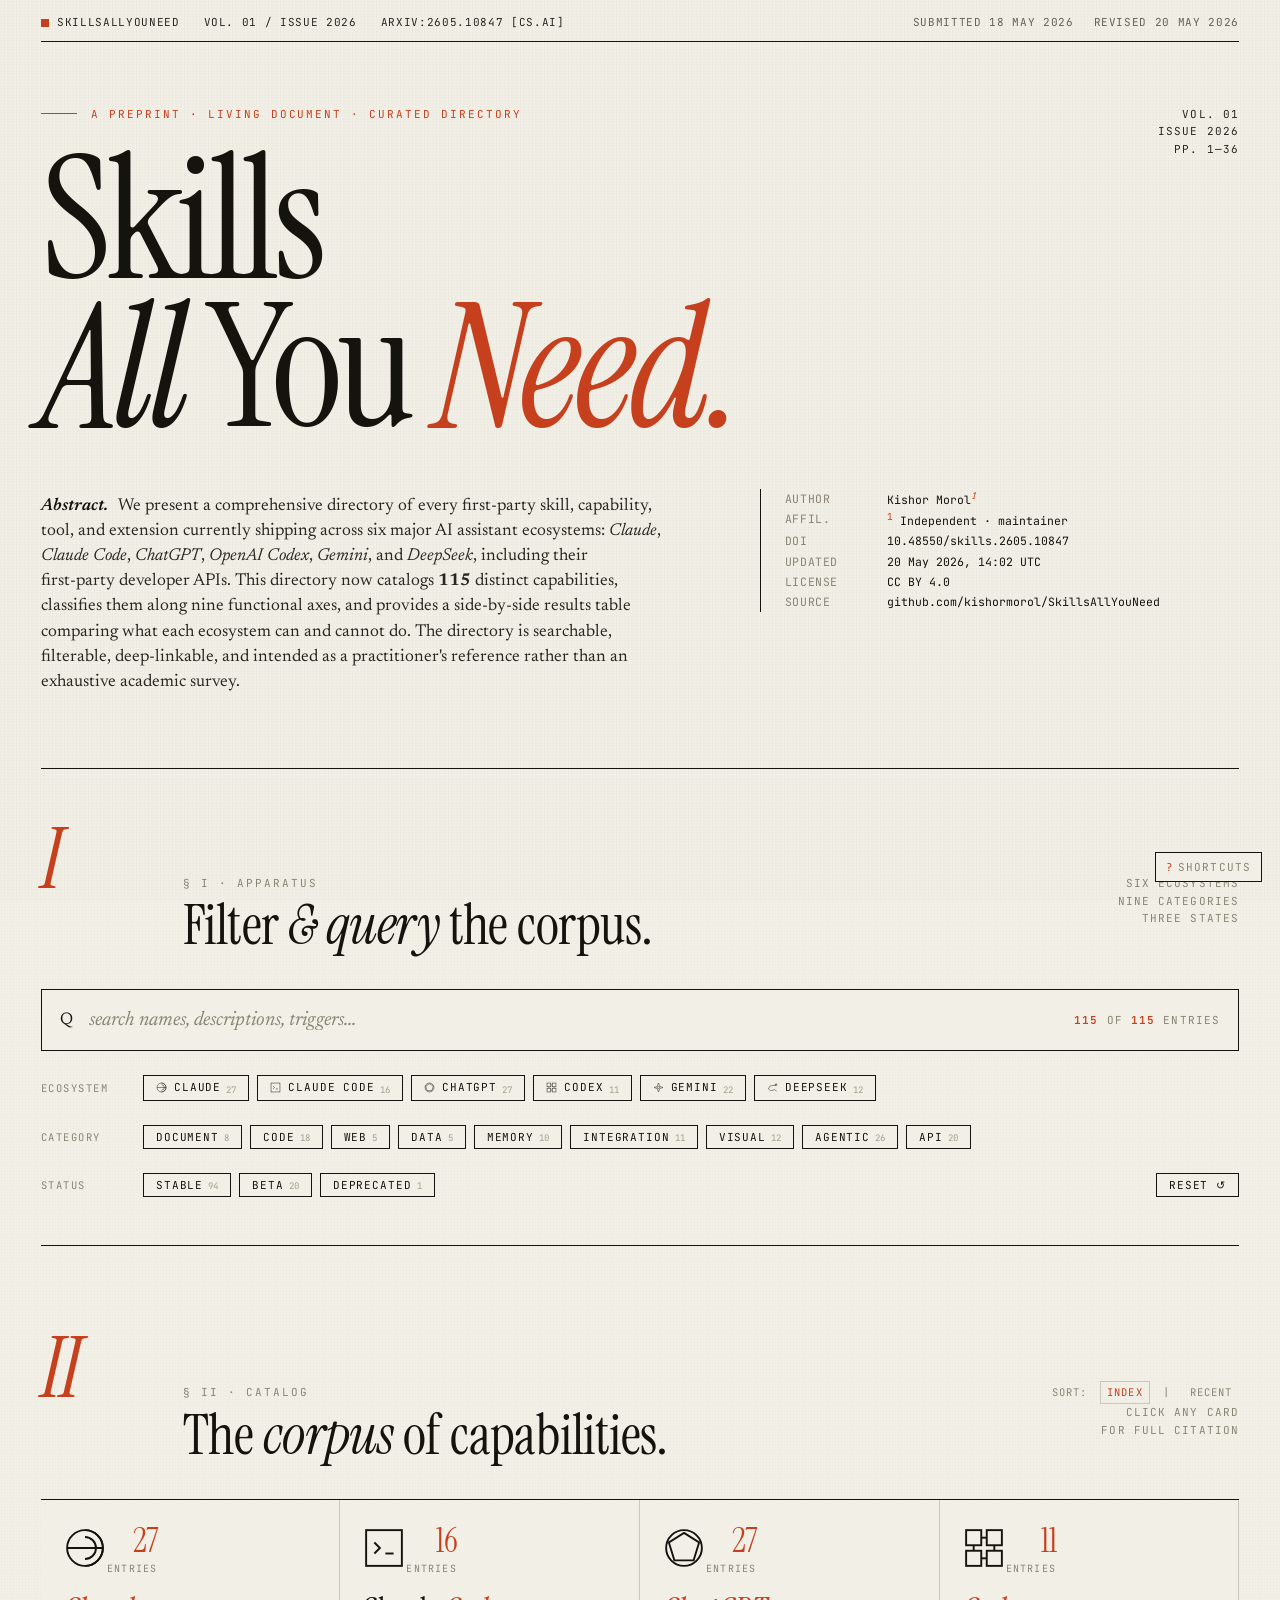
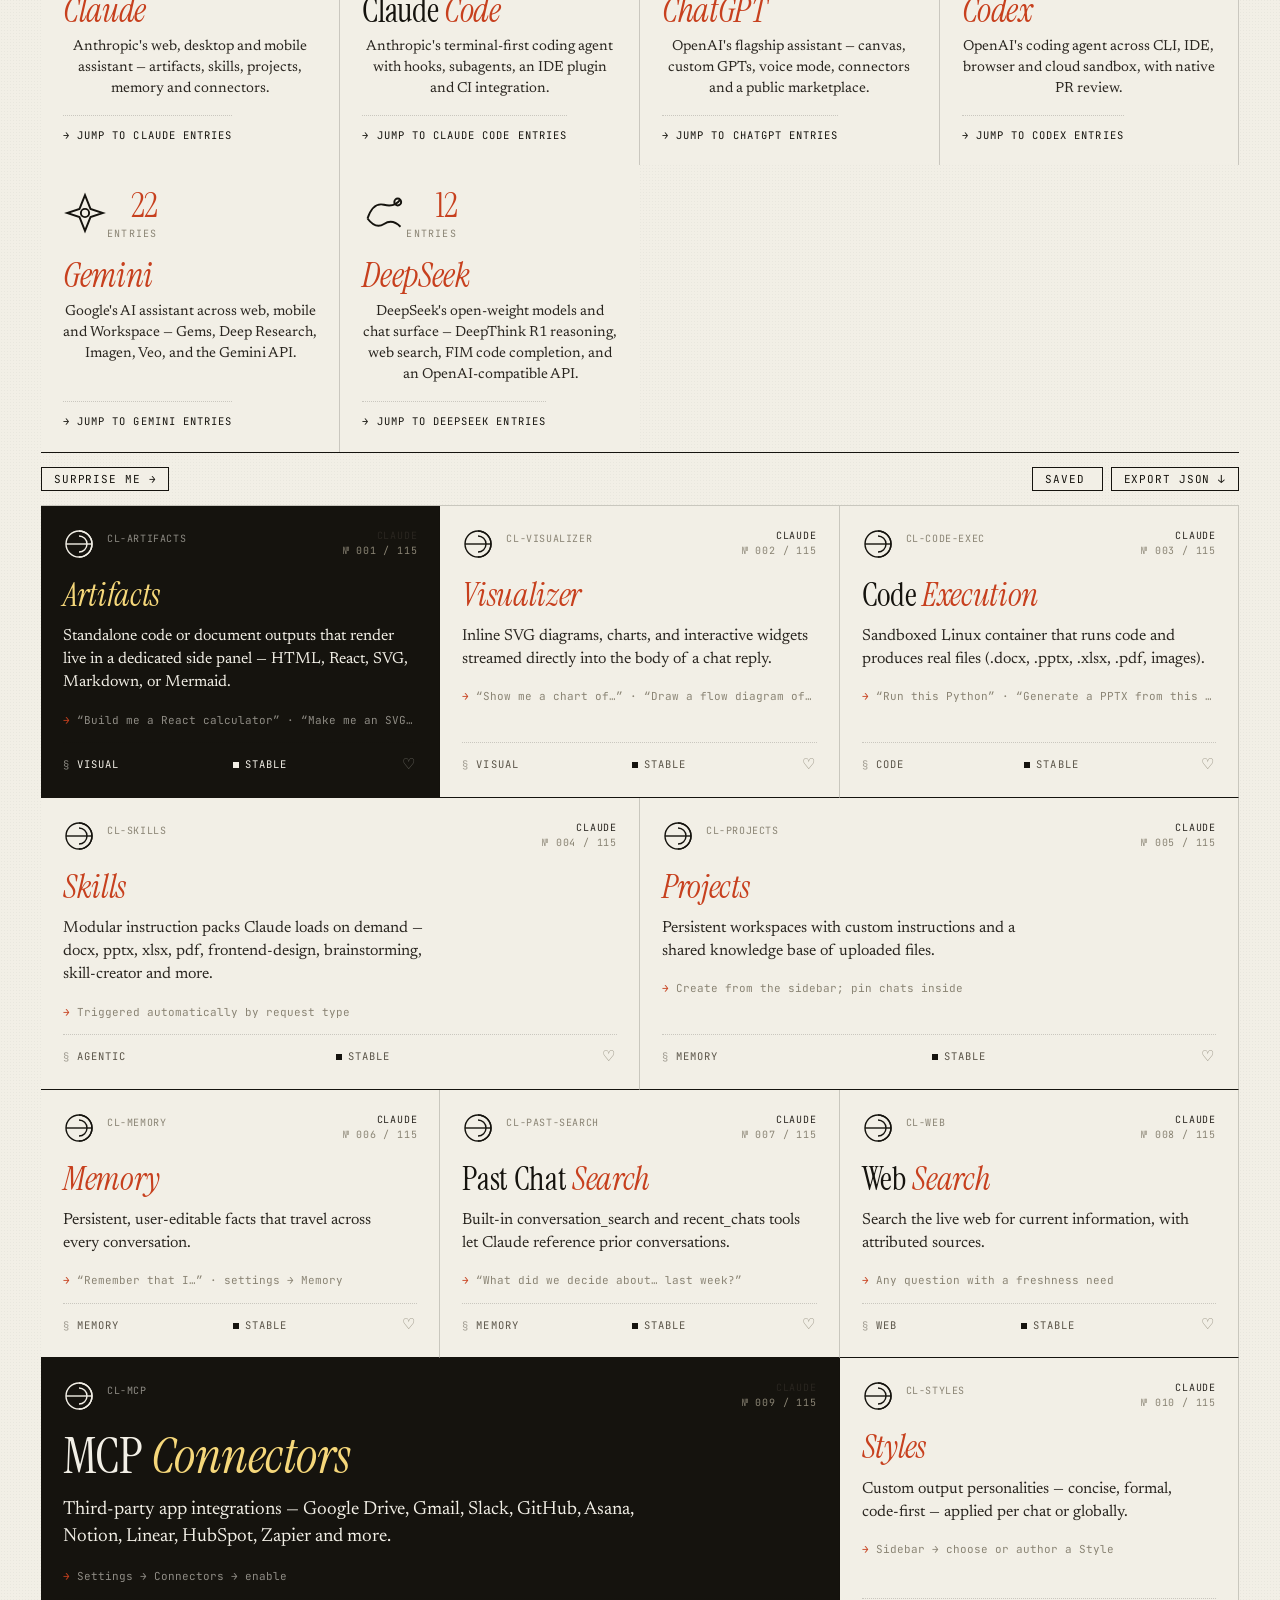
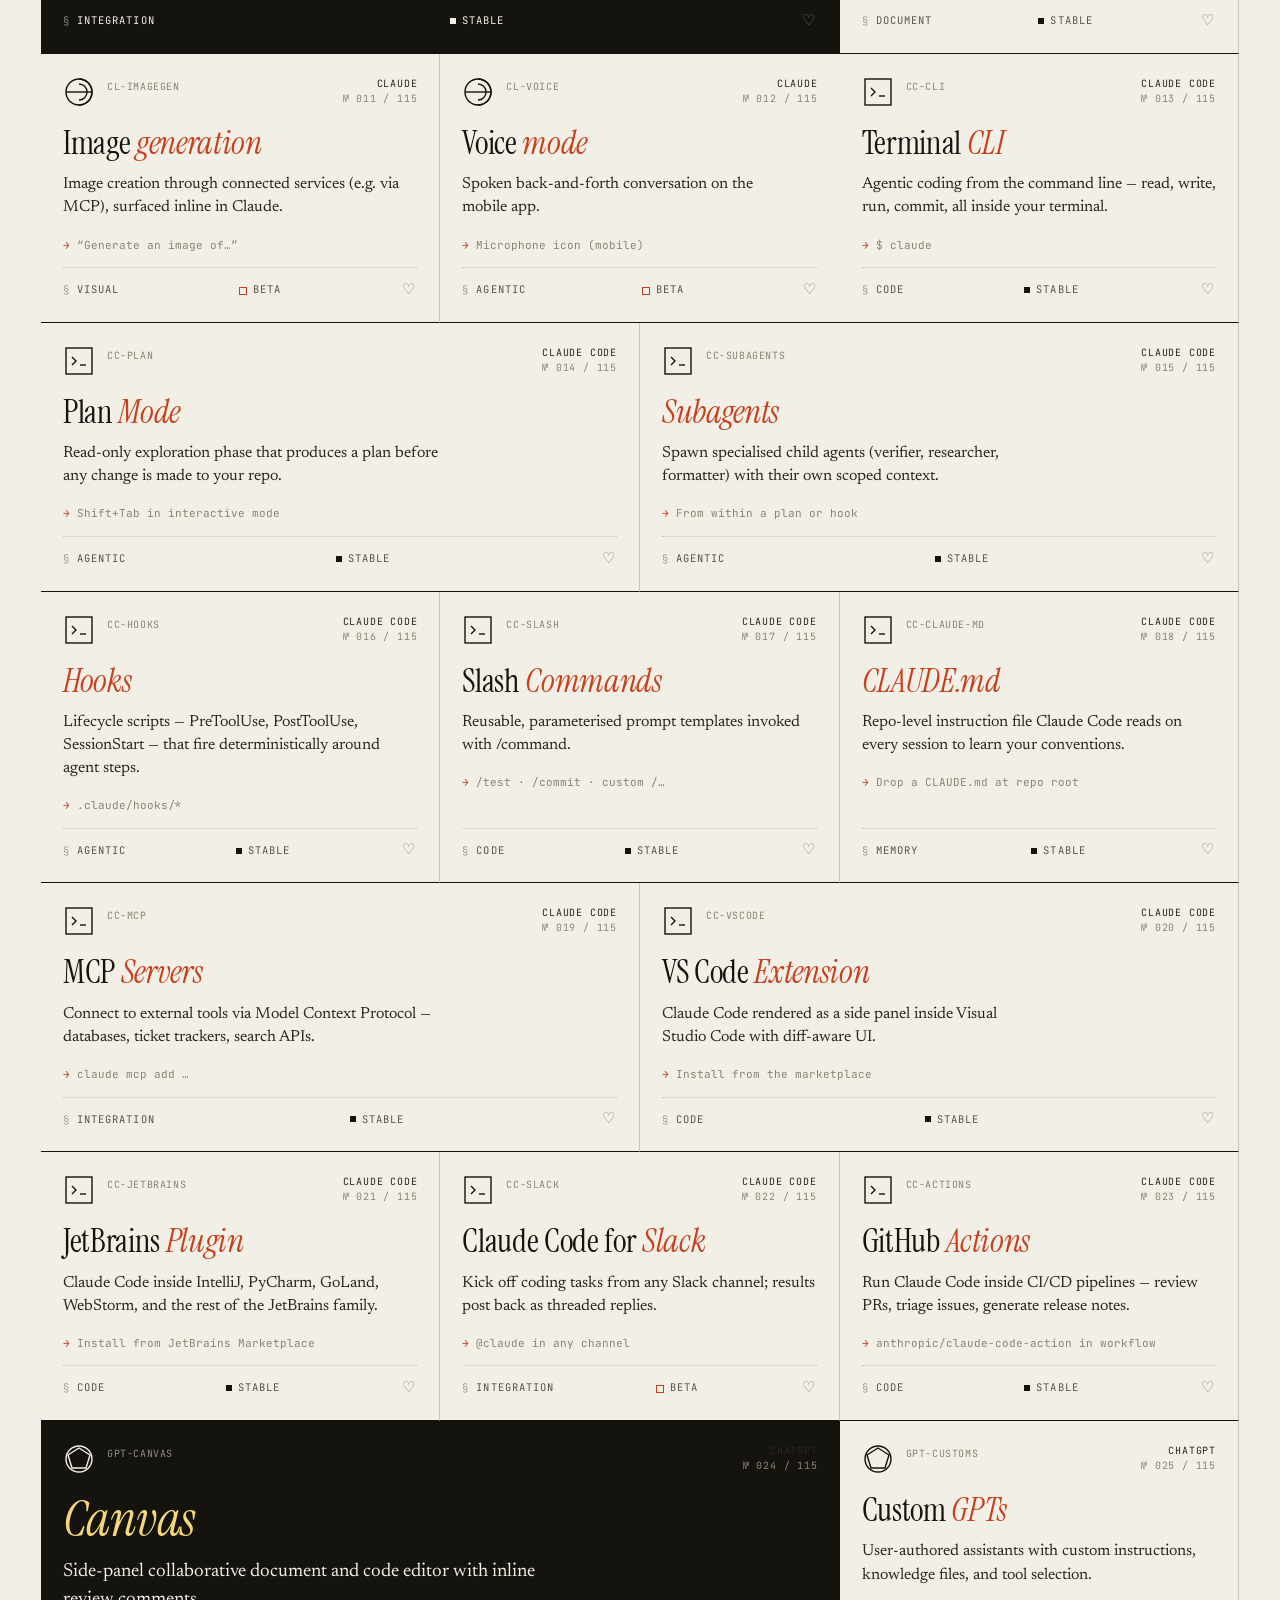
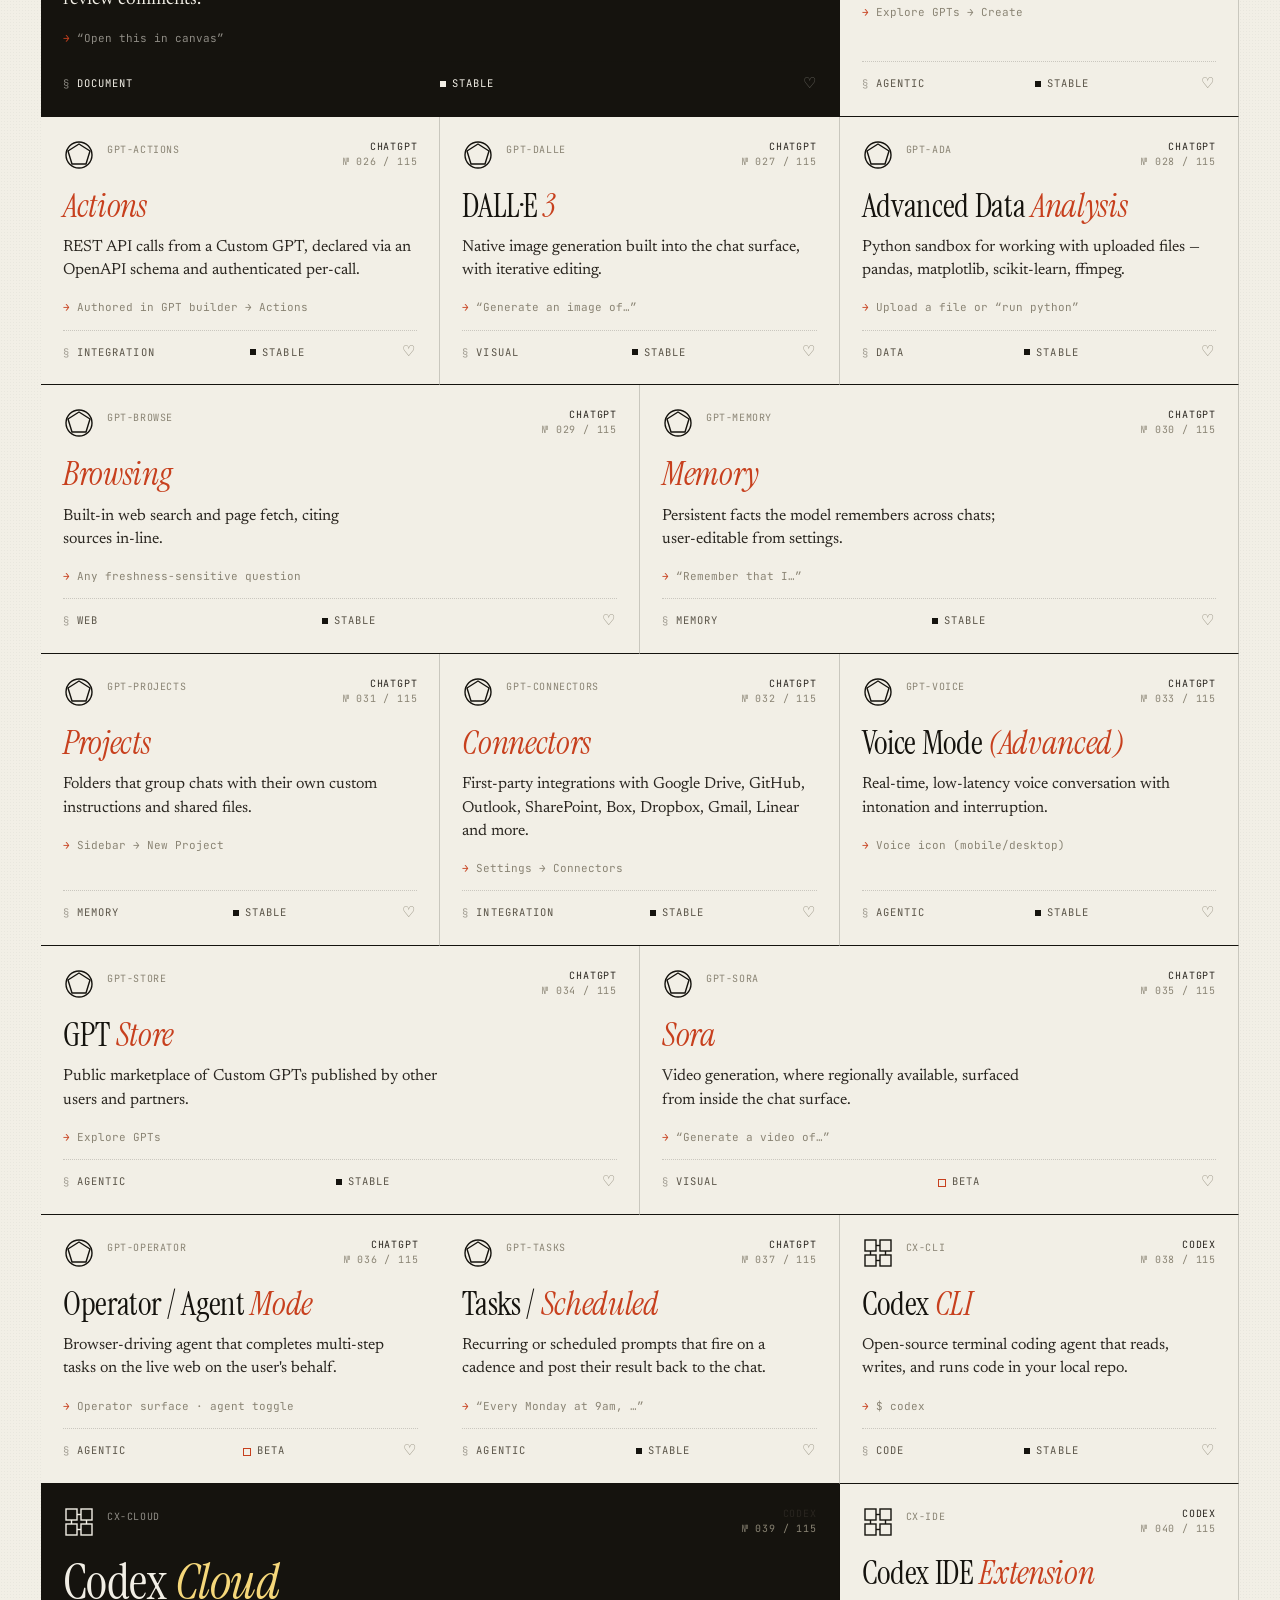
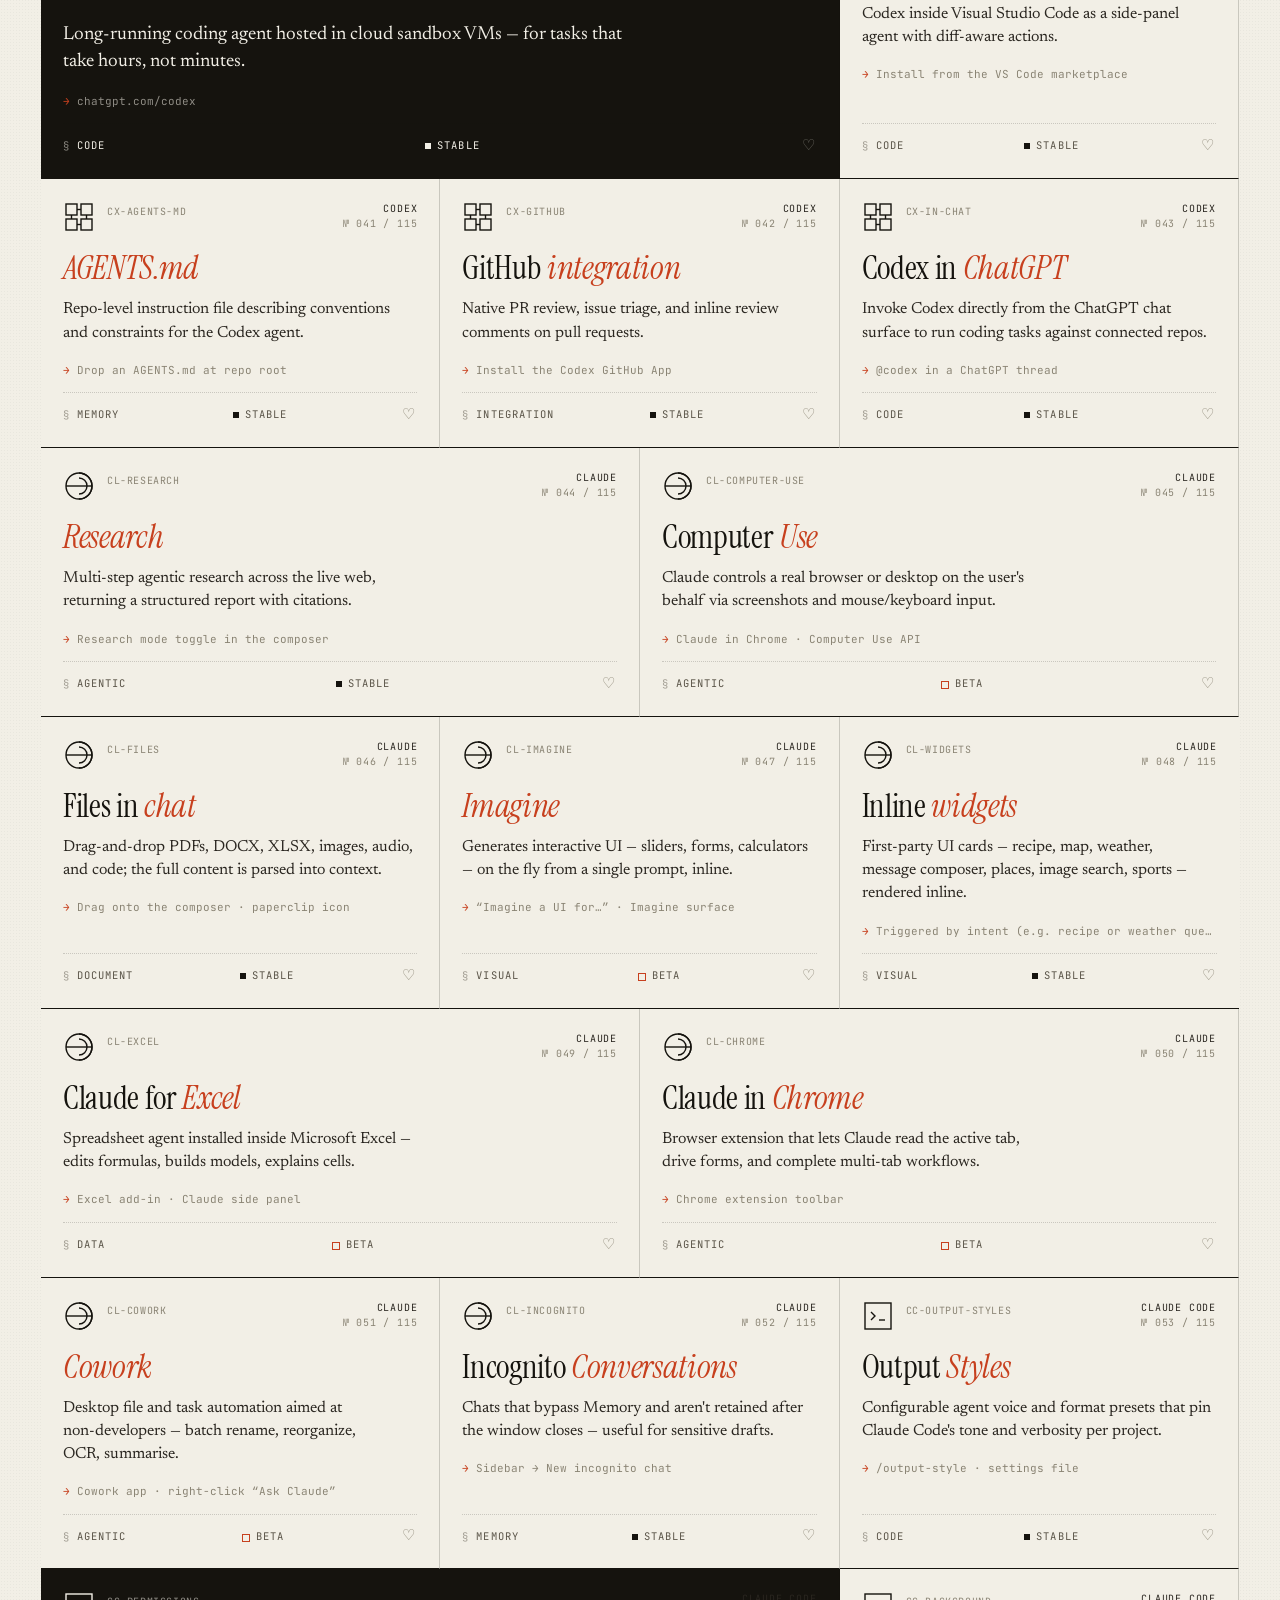
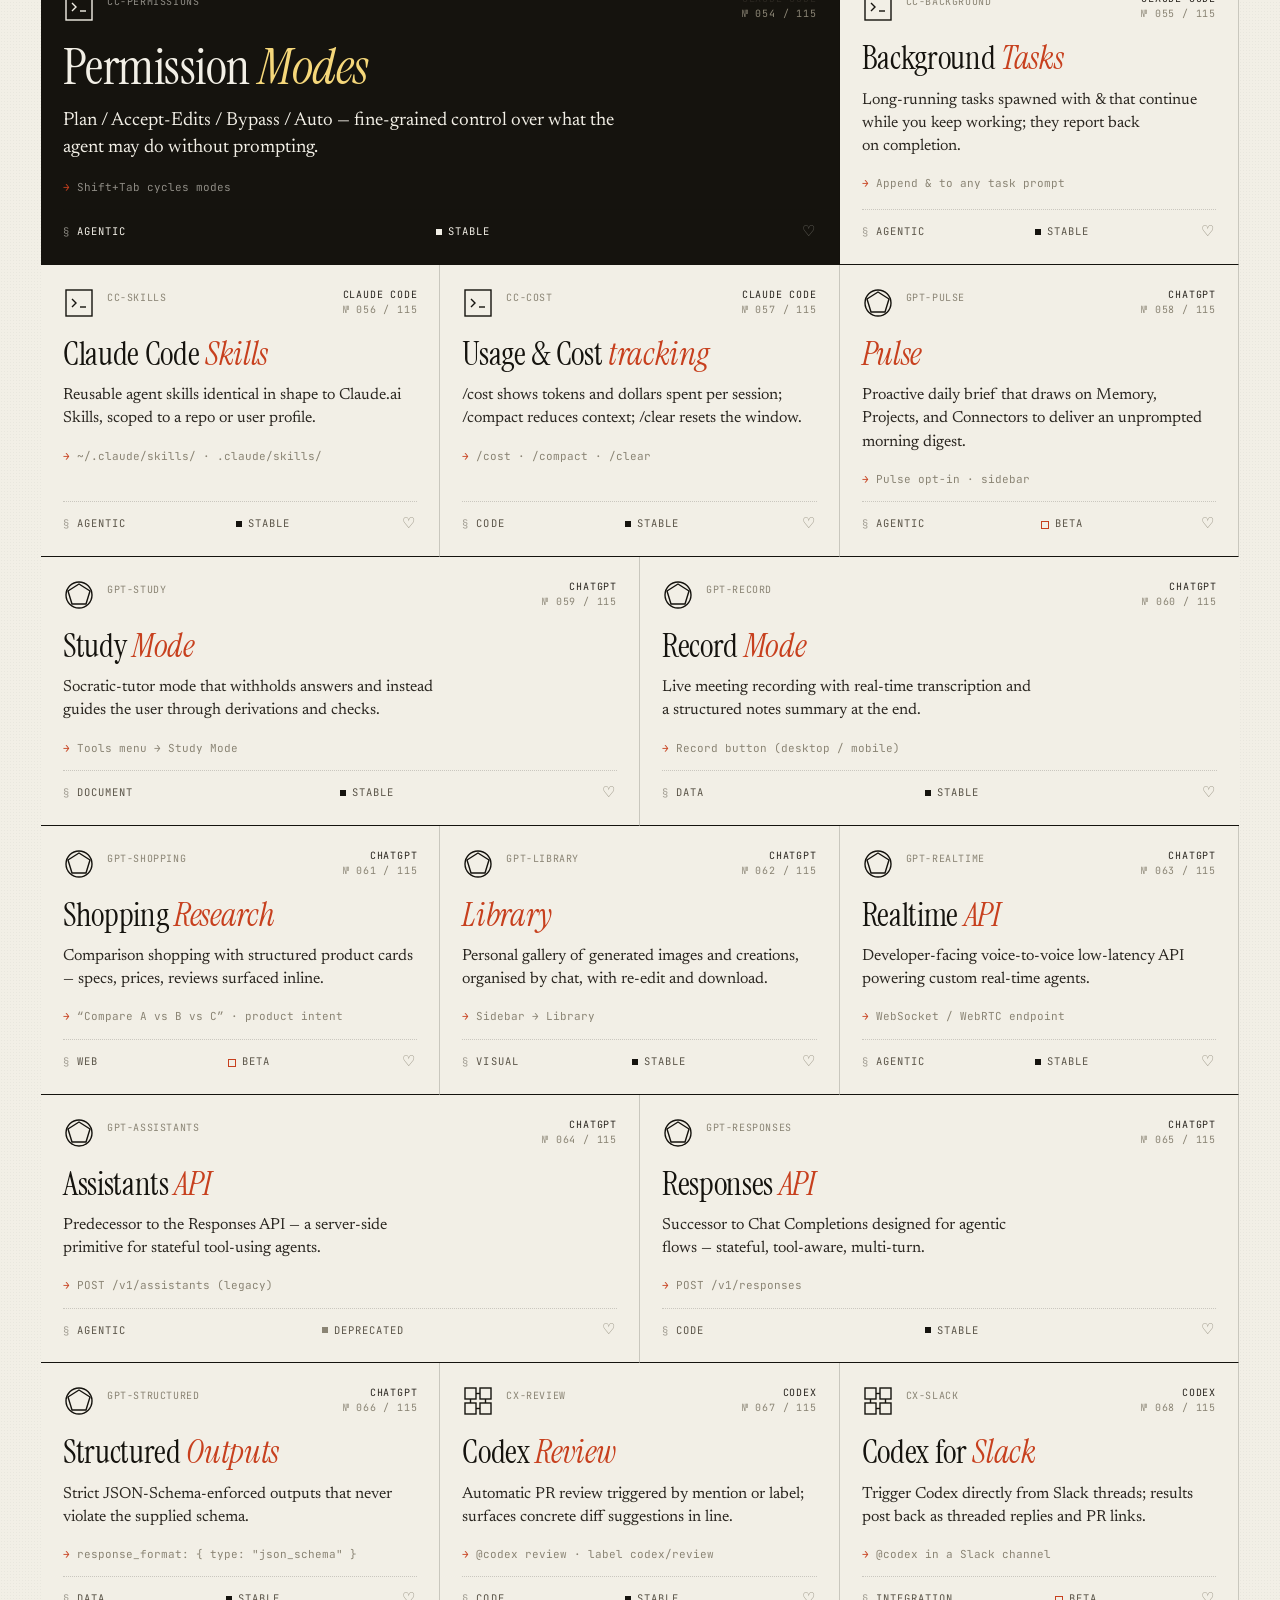
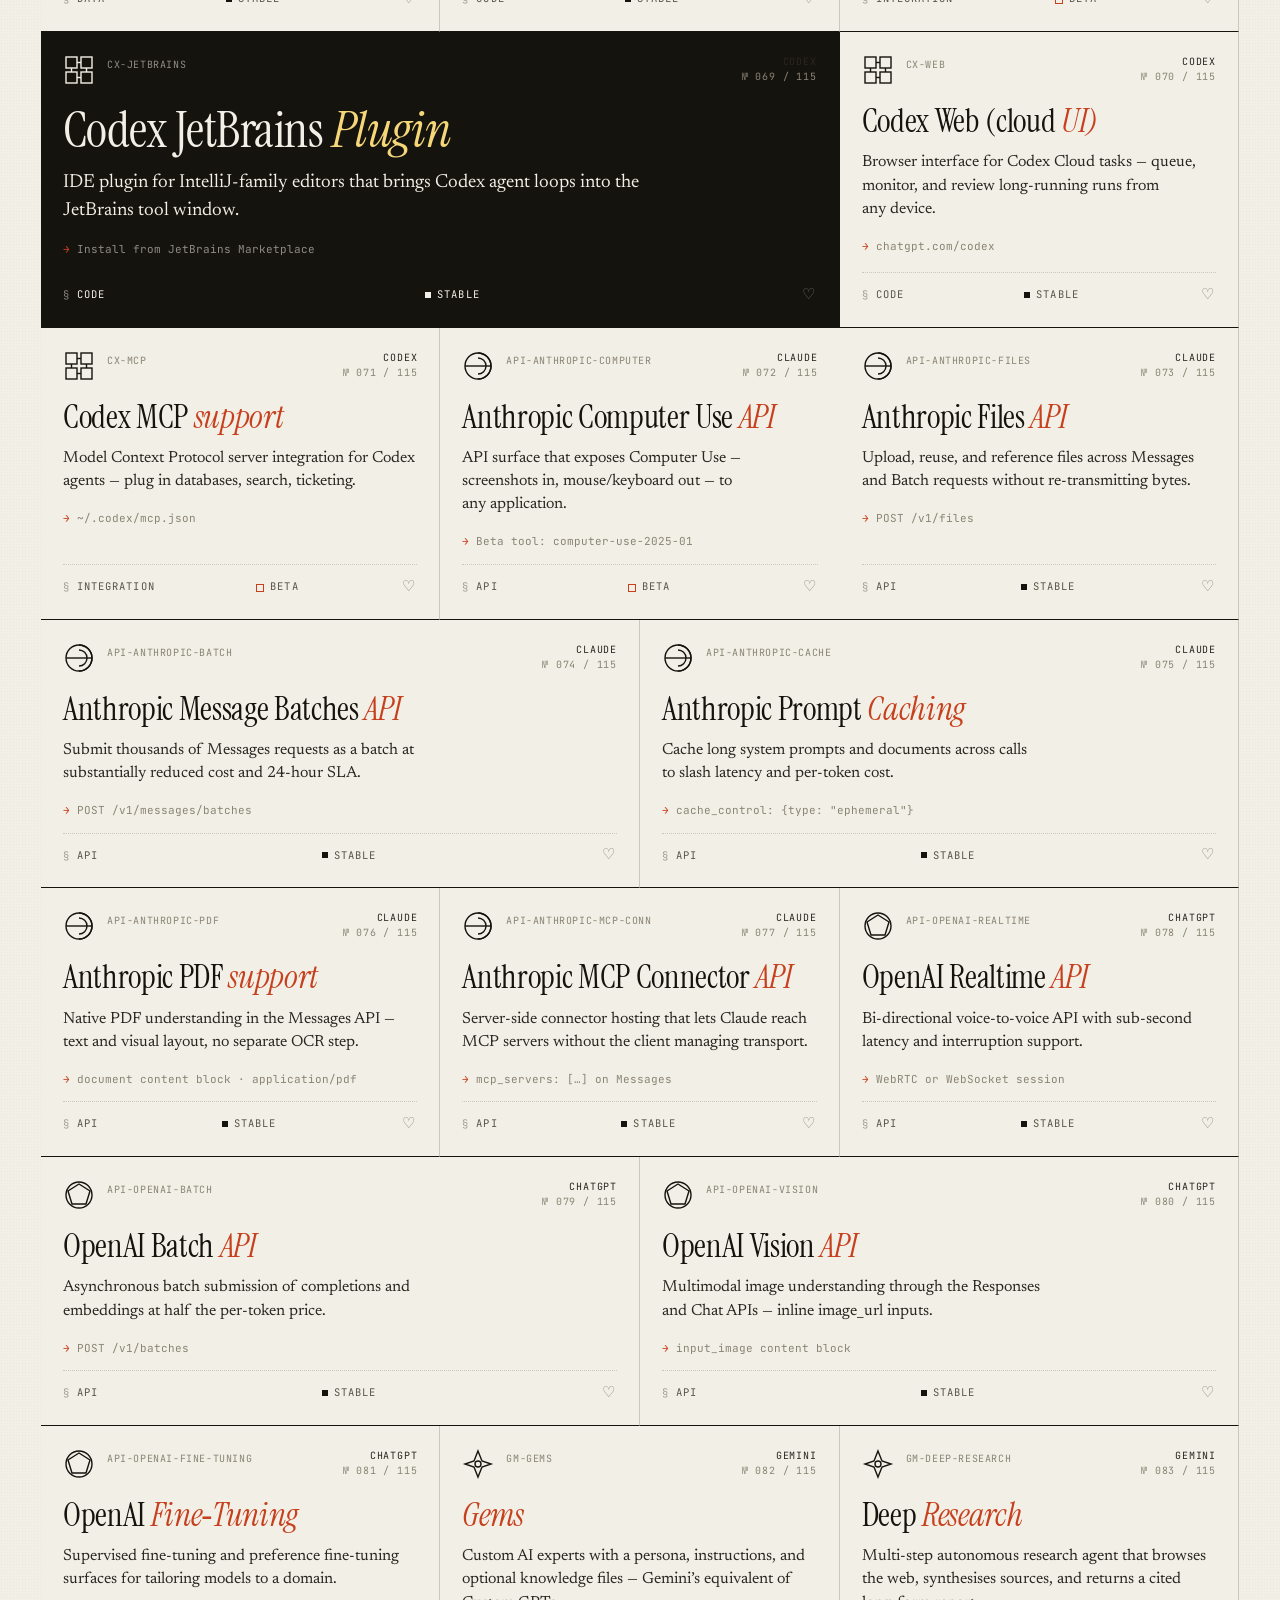
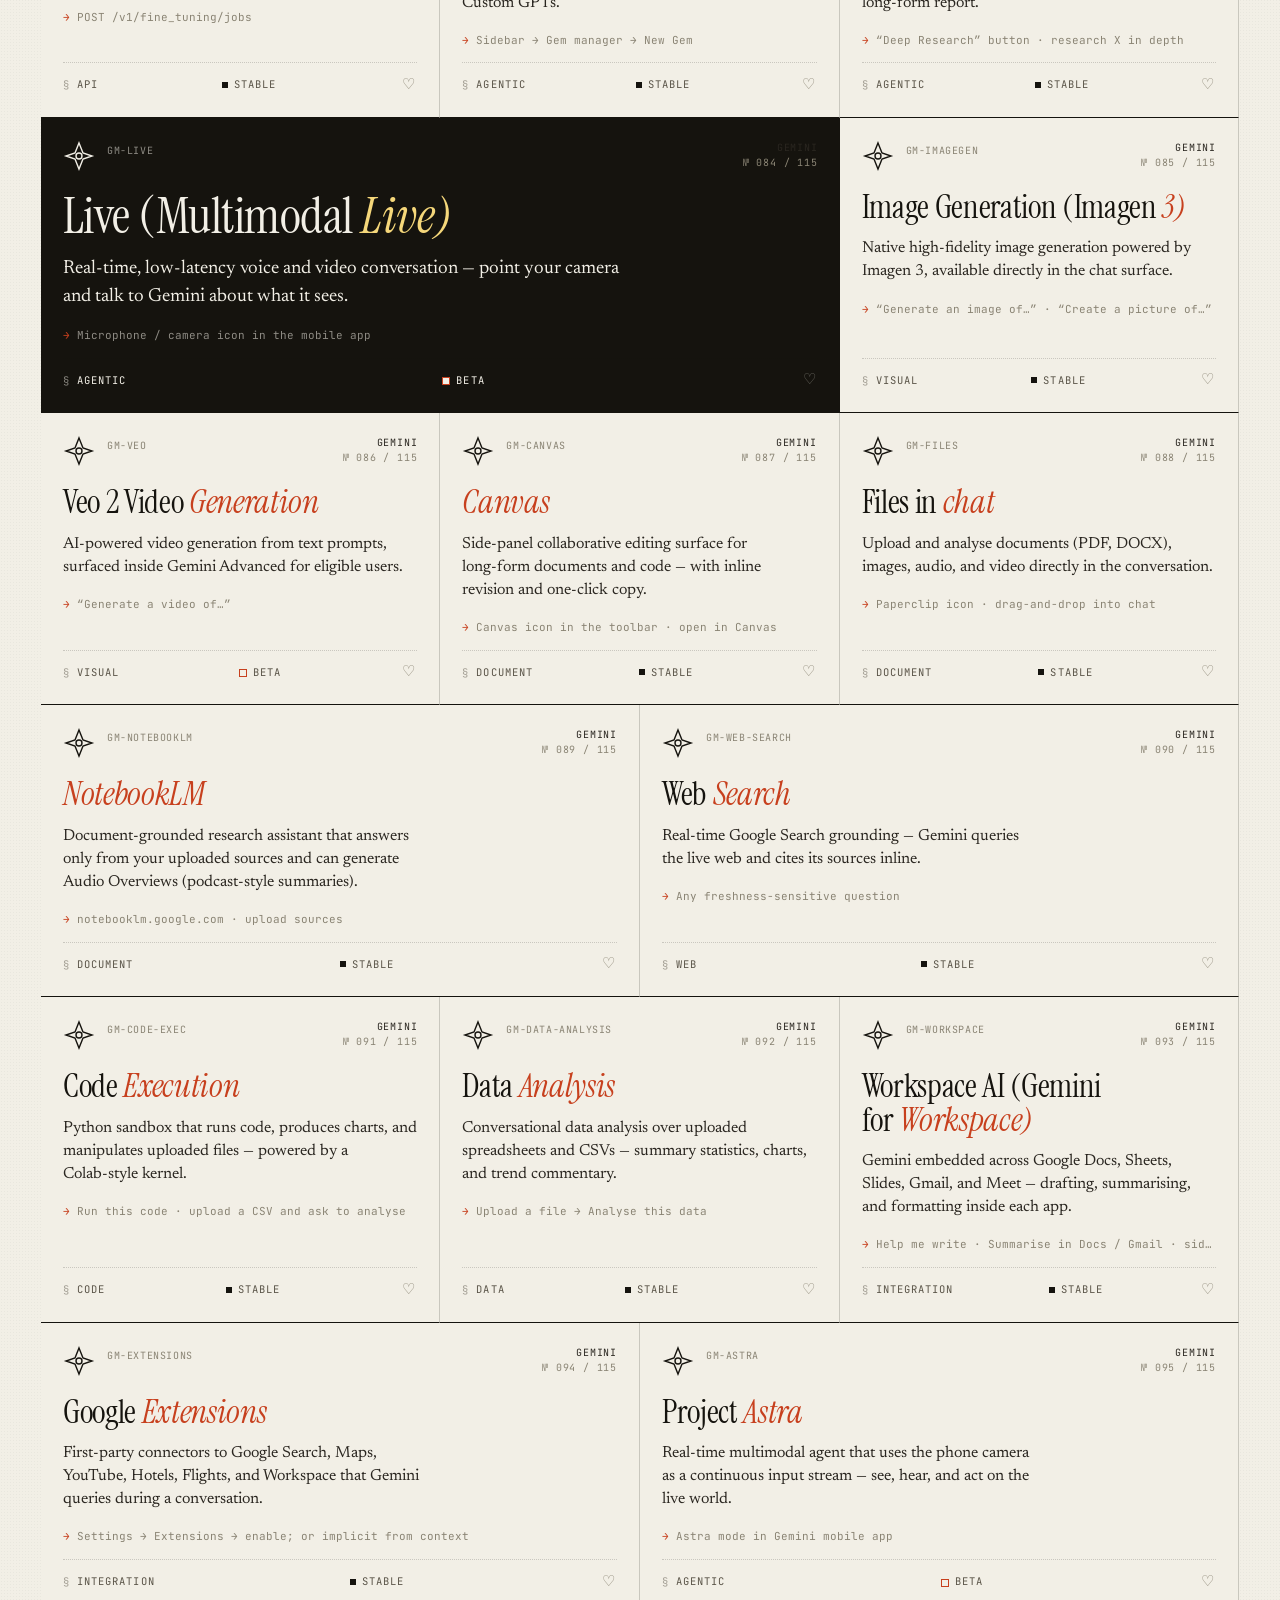
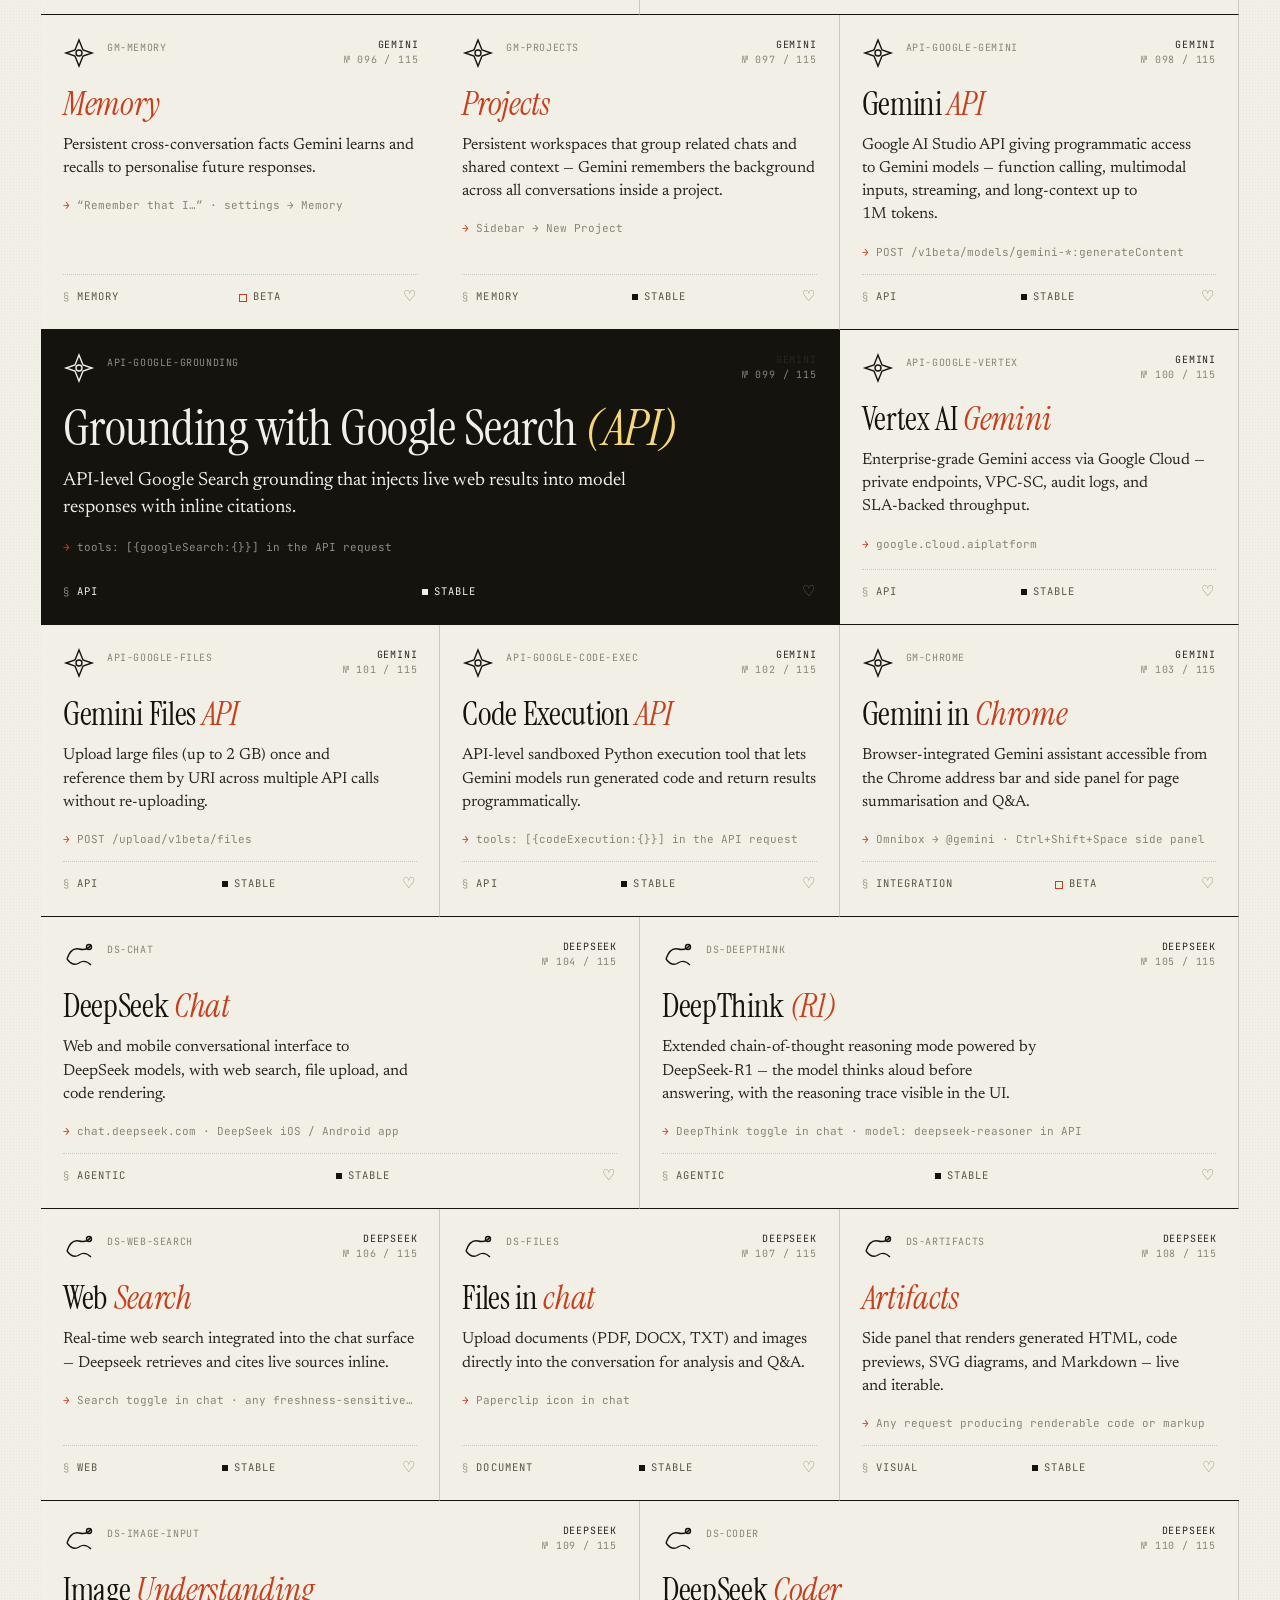
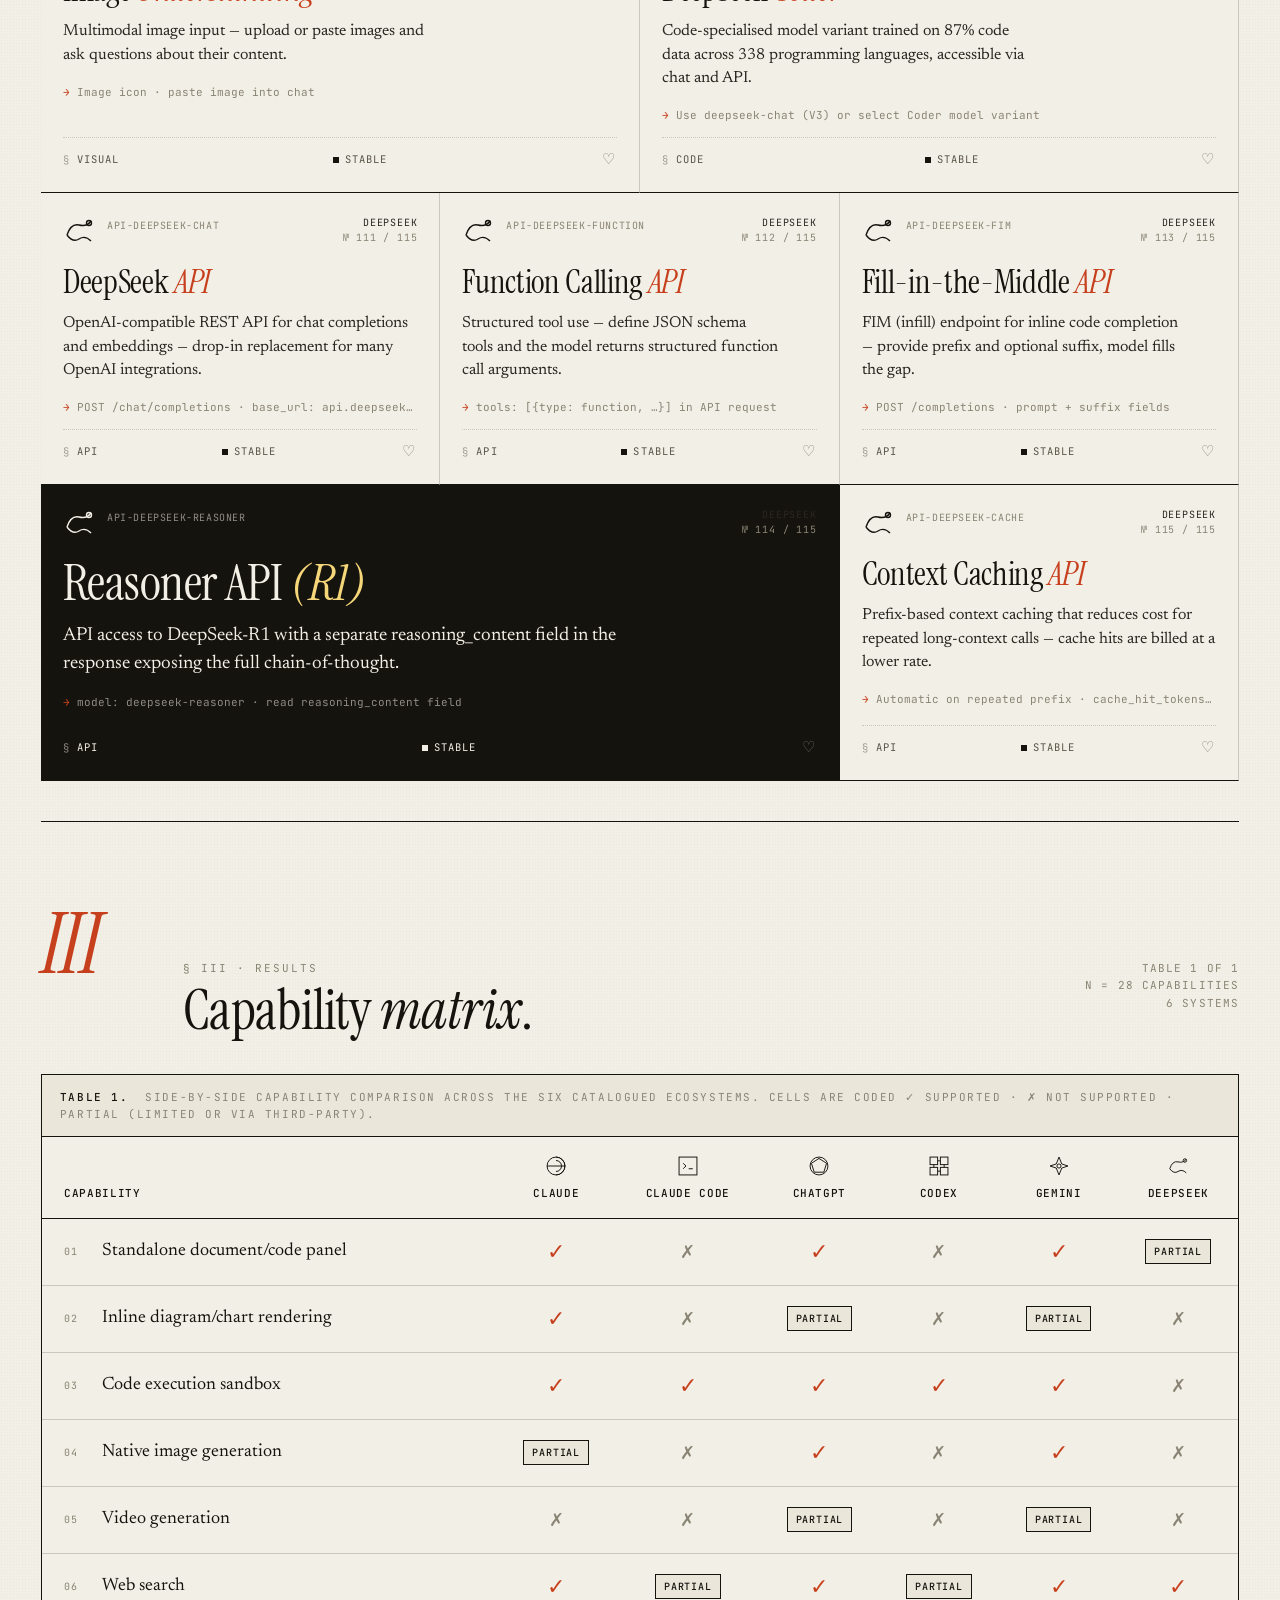
==== commit 215d6998: "fix: make site fully functional — count display, links, refs, GitHub Pages - Add index.html redirect" ====
--- a/SkillsAllYouNeed.html
+++ b/SkillsAllYouNeed.html
@@ -1145,9 +1145,9 @@
     <div class="sub">
       <p class="abstract">
         We present a comprehensive directory of every first‑party skill, capability, tool, and extension
-        currently shipping across four major AI assistant ecosystems: <em>Claude</em>, <em>Claude Code</em>,
-        <em>ChatGPT</em>, and <em>OpenAI Codex</em>, including their first‑party developer APIs.
-        Version 1.1 catalogs <b id="abs-count">38</b>—now <em>eighty‑plus</em>—distinct capabilities,
+        currently shipping across six major AI assistant ecosystems: <em>Claude</em>, <em>Claude Code</em>,
+        <em>ChatGPT</em>, <em>OpenAI Codex</em>, <em>Gemini</em>, and <em>DeepSeek</em>, including their first‑party developer APIs.
+        This directory now catalogs <b id="abs-count">38</b> distinct capabilities,
         classifies them along nine functional axes, and provides a side‑by‑side results table comparing
         what each ecosystem can and cannot do. The directory is searchable, filterable, deep‑linkable,
         and intended as a practitioner's reference rather than an exhaustive academic survey.
@@ -1159,7 +1159,7 @@
         <div class="row"><dt>DOI</dt><dd>10.48550/skills.2605.10847</dd></div>
         <div class="row"><dt>Updated</dt><dd id="meta-updated">20 May 2026, 14:02 UTC</dd></div>
         <div class="row"><dt>License</dt><dd>CC BY 4.0</dd></div>
-        <div class="row"><dt>Source</dt><dd><a href="#references">github.com/skills‑all‑you‑need</a></dd></div>
+        <div class="row"><dt>Source</dt><dd><a href="https://github.com/kishormorol/SkillsAllYouNeed" target="_blank" rel="noopener">github.com/kishormorol/SkillsAllYouNeed</a></dd></div>
       </dl>
     </div>
   </section>
@@ -1173,7 +1173,7 @@
         <h2>Filter <span class="it">&amp; query</span> the corpus.</h2>
       </div>
       <div class="right">
-        Four ecosystems<br/>
+        Six ecosystems<br/>
         Nine categories<br/>
         Three states
       </div>
@@ -1184,7 +1184,7 @@
       <div class="search-wrap">
         <span class="lbl">Q</span>
         <input id="q" type="search" placeholder="search names, descriptions, triggers…" aria-label="Search skills" />
-        <span class="count"><b id="count">38</b>&nbsp;of&nbsp;38&nbsp;entries</span>
+        <span class="count"><b id="count">38</b>&nbsp;of&nbsp;<b id="total-count">38</b>&nbsp;entries</span>
       </div>
 
       <!-- ecosystem chips -->
@@ -1252,13 +1252,13 @@
       <div class="right">
         Table 1 of 1<br/>
         n = <span id="matrix-count">28</span> capabilities<br/>
-        4 systems
+        6 systems
       </div>
     </div>
 
     <div class="matrix-wrap">
       <table class="matrix" id="matrix">
-        <caption><b>Table 1.</b> &nbsp;Side‑by‑side capability comparison across the four catalogued ecosystems. Cells are coded ✓ supported · ✗ not supported · partial (limited or via third‑party).</caption>
+        <caption><b>Table 1.</b> &nbsp;Side‑by‑side capability comparison across the six catalogued ecosystems. Cells are coded ✓ supported · ✗ not supported · partial (limited or via third‑party).</caption>
       </table>
     </div>
   </section>
@@ -1297,22 +1297,22 @@
   <!-- ─── COLOPHON ─── -->
   <footer class="colophon">
     <div>
-      <h5>Colophon · v1.1</h5>
-      <p>Composed in plain HTML &amp; CSS without a framework. Typeset on a 12‑column hairline grid. Body type set in Newsreader at 17/24. Display set in Instrument Serif. Metadata, IDs, and citation furniture set in JetBrains Mono. <em>What's new in v1.1:</em> added the <b>API</b> category and roughly forty new capabilities across all four ecosystems, alongside deep‑linking, keyboard shortcuts, an ecosystem strip, and a print stylesheet.</p>
+      <h5>Colophon · v1.2</h5>
+      <p>Composed in plain HTML &amp; CSS without a framework. Typeset on a 12‑column hairline grid. Body type set in Newsreader at 17/24. Display set in Instrument Serif. Metadata, IDs, and citation furniture set in JetBrains Mono. <em>v1.1:</em> API category, ~40 new entries, deep‑linking, keyboard shortcuts, ecosystem strip, print stylesheet. <em>v1.2:</em> favorites, chip counts, sheet nav, Export JSON, Surprise me, active filter tags, scroll‑to‑top, Gemini &amp; DeepSeek ecosystems.</p>
     </div>
     <div>
       <h5>Submission</h5>
       <ul>
-        <li><a href="#">→ Submit a capability</a></li>
-        <li><a href="#">→ Report a correction</a></li>
-        <li><a href="#">→ Subscribe to the changelog</a></li>
-        <li><a href="#">→ View raw JSON corpus</a></li>
+        <li><a href="https://github.com/kishormorol/SkillsAllYouNeed/issues/new" target="_blank" rel="noopener">→ Submit a capability</a></li>
+        <li><a href="https://github.com/kishormorol/SkillsAllYouNeed/issues/new" target="_blank" rel="noopener">→ Report a correction</a></li>
+        <li><a href="https://github.com/kishormorol/SkillsAllYouNeed/commits/main" target="_blank" rel="noopener">→ View changelog</a></li>
+        <li><a href="#" id="export-corpus-link">→ Download JSON corpus</a></li>
       </ul>
     </div>
     <div>
       <h5>Maintainer</h5>
       <p>Curated &amp; maintained by <em>Kishor Morol</em>. With thanks to the practitioners who reported missing capabilities.</p>
-      <p style="margin-top:10px"><a href="#" style="border-bottom:1px solid var(--rule)">kishor@skills-all-you-need.org</a></p>
+      <p style="margin-top:10px"><a href="mailto:kishor@skills-all-you-need.org" style="border-bottom:1px solid var(--rule)">kishor@skills-all-you-need.org</a></p>
     </div>
 
     <div class="end">
@@ -1383,6 +1383,15 @@
     <line x1="14" y1="23.5" x2="18" y2="23.5" />
     <line x1="8.5" y1="14" x2="8.5" y2="18" />
     <line x1="23.5" y1="14" x2="23.5" y2="18" />
+  </svg>`,
+  "Gemini": `<svg viewBox="0 0 32 32" fill="none" stroke="currentColor" stroke-width="1.4">
+    <polygon points="16,3 20,13 29,16 20,19 16,29 12,19 3,16 12,13" />
+    <circle cx="16" cy="16" r="3" />
+  </svg>`,
+  "DeepSeek": `<svg viewBox="0 0 32 32" fill="none" stroke="currentColor" stroke-width="1.4">
+    <path d="M4 20 Q8 8 16 10 Q24 12 28 6" />
+    <path d="M4 20 Q10 28 16 24 Q22 20 28 26" />
+    <circle cx="26" cy="8" r="2.5" />
   </svg>`
 };
 
@@ -1811,40 +1820,215 @@
     description:"Supervised fine‑tuning and preference fine‑tuning surfaces for tailoring models to a domain.",
     trigger:"POST /v1/fine_tuning/jobs",
     example:"A medical‑coding model is tuned on a curated corpus and outperforms zero‑shot on the firm's task.",
-    source:"https://platform.openai.com/docs/guides/fine-tuning"}
+    source:"https://platform.openai.com/docs/guides/fine-tuning"},
+
+  /* GEMINI */
+  {id:"gm-gems", name:"Gems", ecosystem:"Gemini", category:"Agentic", status:"Stable",
+    description:"Custom AI experts with a persona, instructions, and optional knowledge files — Gemini’s equivalent of Custom GPTs.",
+    trigger:"Sidebar → Gem manager → New Gem",
+    example:"A “Research Assistant” Gem is configured to always cite primary sources and respond in academic register.",
+    source:"https://gemini.google.com/gems"},
+  {id:"gm-deep-research", name:"Deep Research", ecosystem:"Gemini", category:"Agentic", status:"Stable",
+    description:"Multi‑step autonomous research agent that browses the web, synthesises sources, and returns a cited long‑form report.",
+    trigger:"“Deep Research” button · research X in depth",
+    example:"A competitive landscape question returns a 10‑page report with 40 cited sources, generated in minutes.",
+    source:"https://blog.google/products/gemini/google-gemini-deep-research"},
+  {id:"gm-live", name:"Live (Multimodal Live)", ecosystem:"Gemini", category:"Agentic", status:"Beta",
+    description:"Real‑time, low‑latency voice and video conversation — point your camera and talk to Gemini about what it sees.",
+    trigger:"Microphone / camera icon in the mobile app",
+    example:"A user holds their phone up to a broken circuit board and describes the fault aloud; Gemini diagnoses it live.",
+    source:"https://deepmind.google/technologies/gemini/live"},
+  {id:"gm-imagegen", name:"Image Generation (Imagen 3)", ecosystem:"Gemini", category:"Visual", status:"Stable",
+    description:"Native high‑fidelity image generation powered by Imagen 3, available directly in the chat surface.",
+    trigger:"“Generate an image of…” · “Create a picture of…”",
+    example:"A product‑mockup prompt returns a photorealistic render with accurate text and fine details.",
+    source:"https://deepmind.google/technologies/imagen"},
+  {id:"gm-veo", name:"Veo 2 Video Generation", ecosystem:"Gemini", category:"Visual", status:"Beta",
+    description:"AI‑powered video generation from text prompts, surfaced inside Gemini Advanced for eligible users.",
+    trigger:"“Generate a video of…”",
+    example:"A nature‑documentary‑style prompt returns an 8‑second clip with cinematic camera movement.",
+    source:"https://deepmind.google/technologies/veo"},
+  {id:"gm-canvas", name:"Canvas", ecosystem:"Gemini", category:"Document", status:"Stable",
+    description:"Side‑panel collaborative editing surface for long‑form documents and code — with inline revision and one‑click copy.",
+    trigger:"Canvas icon in the toolbar · open in Canvas",
+    example:"A 2,000‑word report draft is opened in Canvas; the user highlights a paragraph and asks Gemini to shorten it.",
+    source:"https://workspace.google.com/blog/gemini-canvas"},
+  {id:"gm-files", name:"Files in chat", ecosystem:"Gemini", category:"Document", status:"Stable",
+    description:"Upload and analyse documents (PDF, DOCX), images, audio, and video directly in the conversation.",
+    trigger:"Paperclip icon · drag‑and‑drop into chat",
+    example:"A 100‑page PDF contract is uploaded and summarised with key obligations extracted as a bullet list.",
+    source:"https://support.google.com/gemini/answer/file-upload"},
+  {id:"gm-notebooklm", name:"NotebookLM", ecosystem:"Gemini", category:"Document", status:"Stable",
+    description:"Document‑grounded research assistant that answers only from your uploaded sources and can generate Audio Overviews (podcast‑style summaries).",
+    trigger:"notebooklm.google.com · upload sources",
+    example:"A researcher uploads 15 papers; NotebookLM answers questions with inline citations and generates a podcast episode summary.",
+    source:"https://notebooklm.google.com"},
+  {id:"gm-web-search", name:"Web Search", ecosystem:"Gemini", category:"Web", status:"Stable",
+    description:"Real‑time Google Search grounding — Gemini queries the live web and cites its sources inline.",
+    trigger:"Any freshness‑sensitive question",
+    example:"“What did the Fed announce today?” returns a synthesised answer with linked news sources.",
+    source:"https://support.google.com/gemini/answer/web-search"},
+  {id:"gm-code-exec", name:"Code Execution", ecosystem:"Gemini", category:"Code", status:"Stable",
+    description:"Python sandbox that runs code, produces charts, and manipulates uploaded files — powered by a Colab‑style kernel.",
+    trigger:"Run this code · upload a CSV and ask to analyse",
+    example:"An uploaded sales spreadsheet is cleaned with pandas, then a matplotlib chart is generated and returned.",
+    source:"https://ai.google.dev/gemini-api/docs/code-execution"},
+  {id:"gm-data-analysis", name:"Data Analysis", ecosystem:"Gemini", category:"Data", status:"Stable",
+    description:"Conversational data analysis over uploaded spreadsheets and CSVs — summary statistics, charts, and trend commentary.",
+    trigger:"Upload a file → Analyse this data",
+    example:"A marketing CSV is profiled with descriptive stats, an outlier is flagged, and a revenue‑trend chart is produced.",
+    source:"https://workspace.google.com/blog/gemini-data-analysis"},
+  {id:"gm-workspace", name:"Workspace AI (Gemini for Workspace)", ecosystem:"Gemini", category:"Integration", status:"Stable",
+    description:"Gemini embedded across Google Docs, Sheets, Slides, Gmail, and Meet — drafting, summarising, and formatting inside each app.",
+    trigger:"Help me write · Summarise in Docs / Gmail · side panel in Sheets / Slides",
+    example:"“Summarise this email thread and draft a follow‑up” runs inside Gmail, returning a reply draft in seconds.",
+    source:"https://workspace.google.com/blog/gemini-for-workspace"},
+  {id:"gm-extensions", name:"Google Extensions", ecosystem:"Gemini", category:"Integration", status:"Stable",
+    description:"First‑party connectors to Google Search, Maps, YouTube, Hotels, Flights, and Workspace that Gemini queries during a conversation.",
+    trigger:"Settings → Extensions → enable; or implicit from context",
+    example:"“Find me a 4‑star hotel near the Colosseum for next Friday” uses the Hotels extension to return live results.",
+    source:"https://support.google.com/gemini/answer/extensions"},
+  {id:"gm-astra", name:"Project Astra", ecosystem:"Gemini", category:"Agentic", status:"Beta",
+    description:"Real‑time multimodal agent that uses the phone camera as a continuous input stream — see, hear, and act on the live world.",
+    trigger:"Astra mode in Gemini mobile app",
+    example:"A user pans across a whiteboard diagram; Astra explains each component and suggests improvements verbally.",
+    source:"https://deepmind.google/technologies/gemini/project-astra"},
+  {id:"gm-memory", name:"Memory", ecosystem:"Gemini", category:"Memory", status:"Beta",
+    description:"Persistent cross‑conversation facts Gemini learns and recalls to personalise future responses.",
+    trigger:"“Remember that I…” · settings → Memory",
+    example:"Gemini recalls that a user prefers metric units and a formal tone across every new conversation.",
+    source:"https://support.google.com/gemini/answer/memory"},
+  {id:"gm-projects", name:"Projects", ecosystem:"Gemini", category:"Memory", status:"Stable",
+    description:"Persistent workspaces that group related chats and shared context — Gemini remembers the background across all conversations inside a project.",
+    trigger:"Sidebar → New Project",
+    example:"A “Thesis” project keeps all research chats, uploaded PDFs, and draft notes under one persistent context.",
+    source:"https://support.google.com/gemini/answer/projects"},
+  {id:"api-google-gemini", name:"Gemini API", ecosystem:"Gemini", category:"API", status:"Stable",
+    description:"Google AI Studio API giving programmatic access to Gemini models — function calling, multimodal inputs, streaming, and long‑context up to 1M tokens.",
+    trigger:"POST /v1beta/models/gemini-*:generateContent",
+    example:"An app sends a 500‑page PDF and a question in one API call; the model answers with references to specific pages.",
+    source:"https://ai.google.dev/gemini-api/docs"},
+  {id:"api-google-grounding", name:"Grounding with Google Search (API)", ecosystem:"Gemini", category:"API", status:"Stable",
+    description:"API‑level Google Search grounding that injects live web results into model responses with inline citations.",
+    trigger:"tools: [{googleSearch:{}}] in the API request",
+    example:"A product‑comparison request returns a structured answer sourced from current web pages, with cited URLs.",
+    source:"https://ai.google.dev/gemini-api/docs/grounding"},
+  {id:"api-google-vertex", name:"Vertex AI Gemini", ecosystem:"Gemini", category:"API", status:"Stable",
+    description:"Enterprise‑grade Gemini access via Google Cloud — private endpoints, VPC‑SC, audit logs, and SLA‑backed throughput.",
+    trigger:"google.cloud.aiplatform",
+    example:"A regulated financial firm routes all model calls through Vertex for compliance logging and data residency.",
+    source:"https://cloud.google.com/vertex-ai/generative-ai/docs/learn/overview"},
+  {id:"api-google-files", name:"Gemini Files API", ecosystem:"Gemini", category:"API", status:"Stable",
+    description:"Upload large files (up to 2 GB) once and reference them by URI across multiple API calls without re‑uploading.",
+    trigger:"POST /upload/v1beta/files",
+    example:"A 90‑minute audio interview is uploaded once; multiple summarise / transcribe calls reference the same file URI.",
+    source:"https://ai.google.dev/gemini-api/docs/files"},
+  {id:"api-google-code-exec", name:"Code Execution API", ecosystem:"Gemini", category:"API", status:"Stable",
+    description:"API‑level sandboxed Python execution tool that lets Gemini models run generated code and return results programmatically.",
+    trigger:"tools: [{codeExecution:{}}] in the API request",
+    example:"A model generates a data‑cleaning script, executes it against an uploaded CSV, and returns cleaned data in the same response.",
+    source:"https://ai.google.dev/gemini-api/docs/code-execution"},
+  {id:"gm-chrome", name:"Gemini in Chrome", ecosystem:"Gemini", category:"Integration", status:"Beta",
+    description:"Browser‑integrated Gemini assistant accessible from the Chrome address bar and side panel for page summarisation and Q&A.",
+    trigger:"Omnibox → @gemini · Ctrl+Shift+Space side panel",
+    example:"On a long news article, opening the side panel returns a three‑bullet summary and lets the user ask follow‑up questions.",
+    source:"https://blog.google/products/chrome/google-chrome-gemini"},
+
+  /* DEEPSEEK */
+  {id:"ds-chat", name:"DeepSeek Chat", ecosystem:"DeepSeek", category:"Agentic", status:"Stable",
+    description:"Web and mobile conversational interface to DeepSeek models, with web search, file upload, and code rendering.",
+    trigger:"chat.deepseek.com · DeepSeek iOS / Android app",
+    example:"A user pastes a broken Python script; DeepSeek Chat diagnoses the bug, explains the fix, and renders the corrected version.",
+    source:"https://chat.deepseek.com"},
+  {id:"ds-deepthink", name:"DeepThink (R1)", ecosystem:"DeepSeek", category:"Agentic", status:"Stable",
+    description:"Extended chain-of-thought reasoning mode powered by DeepSeek-R1 — the model thinks aloud before answering, with the reasoning trace visible in the UI.",
+    trigger:"DeepThink toggle in chat · model: deepseek-reasoner in API",
+    example:"A multi-step maths proof is broken into visible reasoning steps before the final answer is presented.",
+    source:"https://api-docs.deepseek.com/guides/reasoning_model"},
+  {id:"ds-web-search", name:"Web Search", ecosystem:"DeepSeek", category:"Web", status:"Stable",
+    description:"Real-time web search integrated into the chat surface — Deepseek retrieves and cites live sources inline.",
+    trigger:"Search toggle in chat · any freshness-sensitive question",
+    example:"“What happened at the AI Safety Summit last week?” returns a synthesised answer with linked news citations.",
+    source:"https://chat.deepseek.com"},
+  {id:"ds-files", name:"Files in chat", ecosystem:"DeepSeek", category:"Document", status:"Stable",
+    description:"Upload documents (PDF, DOCX, TXT) and images directly into the conversation for analysis and Q&A.",
+    trigger:"Paperclip icon in chat",
+    example:"A 50-page PDF report is uploaded and summarised with key figures extracted as a structured table.",
+    source:"https://chat.deepseek.com"},
+  {id:"ds-artifacts", name:"Artifacts", ecosystem:"DeepSeek", category:"Visual", status:"Stable",
+    description:"Side panel that renders generated HTML, code previews, SVG diagrams, and Markdown — live and iterable.",
+    trigger:"Any request producing renderable code or markup",
+    example:"A request for a bar chart returns an interactive HTML canvas element rendered in a split-panel preview.",
+    source:"https://chat.deepseek.com"},
+  {id:"ds-image-input", name:"Image Understanding", ecosystem:"DeepSeek", category:"Visual", status:"Stable",
+    description:"Multimodal image input — upload or paste images and ask questions about their content.",
+    trigger:"Image icon · paste image into chat",
+    example:"A screenshot of a UI bug is pasted in; DeepSeek identifies the misaligned CSS and suggests a fix.",
+    source:"https://api-docs.deepseek.com/guides/vision"},
+  {id:"ds-coder", name:"DeepSeek Coder", ecosystem:"DeepSeek", category:"Code", status:"Stable",
+    description:"Code-specialised model variant trained on 87% code data across 338 programming languages, accessible via chat and API.",
+    trigger:"Use deepseek-chat (V3) or select Coder model variant",
+    example:"A complex Rust lifetime error is explained and resolved with a working code patch.",
+    source:"https://github.com/deepseek-ai/DeepSeek-Coder"},
+  {id:"api-deepseek-chat", name:"DeepSeek API", ecosystem:"DeepSeek", category:"API", status:"Stable",
+    description:"OpenAI-compatible REST API for chat completions and embeddings — drop-in replacement for many OpenAI integrations.",
+    trigger:"POST /chat/completions · base_url: api.deepseek.com",
+    example:"An app originally written against the OpenAI SDK switches to DeepSeek by changing base URL and model name.",
+    source:"https://api-docs.deepseek.com"},
+  {id:"api-deepseek-function", name:"Function Calling API", ecosystem:"DeepSeek", category:"API", status:"Stable",
+    description:"Structured tool use — define JSON schema tools and the model returns structured function call arguments.",
+    trigger:"tools: [{type: function, …}] in API request",
+    example:"A calendar assistant tool definition lets the model emit structured JSON to book meetings without hallucinating fields.",
+    source:"https://api-docs.deepseek.com/guides/function_calling"},
+  {id:"api-deepseek-fim", name:"Fill-in-the-Middle API", ecosystem:"DeepSeek", category:"API", status:"Stable",
+    description:"FIM (infill) endpoint for inline code completion — provide prefix and optional suffix, model fills the gap.",
+    trigger:"POST /completions · prompt + suffix fields",
+    example:"An IDE plugin sends the lines before and after the cursor; the model inserts a complete, context-aware function body.",
+    source:"https://api-docs.deepseek.com/guides/fim_completion"},
+  {id:"api-deepseek-reasoner", name:"Reasoner API (R1)", ecosystem:"DeepSeek", category:"API", status:"Stable",
+    description:"API access to DeepSeek-R1 with a separate reasoning_content field in the response exposing the full chain-of-thought.",
+    trigger:"model: deepseek-reasoner · read reasoning_content field",
+    example:"A legal-reasoning pipeline logs the R1 chain-of-thought for audit while presenting only the final answer to users.",
+    source:"https://api-docs.deepseek.com/guides/reasoning_model"},
+  {id:"api-deepseek-cache", name:"Context Caching API", ecosystem:"DeepSeek", category:"API", status:"Stable",
+    description:"Prefix-based context caching that reduces cost for repeated long-context calls — cache hits are billed at a lower rate.",
+    trigger:"Automatic on repeated prefix · cache_hit_tokens in usage response",
+    example:"A RAG pipeline that prepends a 100k-token knowledge base on every call saves ~75 % on repeated prompt tokens.",
+    source:"https://api-docs.deepseek.com/guides/kv_cache"}
 ];
 
 /* ───── Comparison matrix ───── */
 const MATRIX_ROWS = [
-  ["Standalone document/code panel",    "y","n","y","n"],
-  ["Inline diagram/chart rendering",    "y","n","p","n"],
-  ["Code execution sandbox",            "y","y","y","y"],
-  ["Native image generation",           "p","n","y","n"],
-  ["Video generation",                  "n","n","p","n"],
-  ["Web search",                        "y","p","y","p"],
-  ["Cross‑chat memory",                 "y","y","y","y"],
-  ["Custom skills / instructions",      "y","y","y","y"],
-  ["Projects / workspaces",             "y","y","y","p"],
-  ["MCP / third‑party connectors",      "y","y","y","p"],
-  ["Voice conversation",                "p","n","y","n"],
-  ["Browser automation agent",          "p","n","y","n"],
-  ["Terminal / CLI agent",              "n","y","n","y"],
-  ["IDE plugin",                        "n","y","n","y"],
-  ["Scheduled / recurring tasks",       "n","n","y","n"],
-  ["Public marketplace of agents",      "n","n","y","n"],
+  /* capability                           Claude  CC    GPT   Codex Gemini DS */
+  ["Standalone document/code panel",    "y","n","y","n","y","p"],
+  ["Inline diagram/chart rendering",    "y","n","p","n","p","n"],
+  ["Code execution sandbox",    "y","y","y","y","y","n"],
+  ["Native image generation",    "p","n","y","n","y","n"],
+  ["Video generation",    "n","n","p","n","p","n"],
+  ["Web search",    "y","p","y","p","y","y"],
+  ["Cross‑chat memory",    "y","y","y","y","p","n"],
+  ["Custom skills / instructions",    "y","y","y","y","y","n"],
+  ["Projects / workspaces",    "y","y","y","p","y","n"],
+  ["MCP / third‑party connectors",    "y","y","y","p","n","n"],
+  ["Voice conversation",    "p","n","y","n","p","n"],
+  ["Browser automation agent",    "p","n","y","n","p","n"],
+  ["Terminal / CLI agent",    "n","y","n","y","n","n"],
+  ["IDE plugin",    "n","y","n","y","n","n"],
+  ["Scheduled / recurring tasks",    "n","n","y","n","n","n"],
+  ["Public marketplace of agents",    "n","n","y","n","n","n"],
   /* v1.1 additions */
-  ["Proactive / scheduled briefs",      "n","n","y","n"],
-  ["Inline interactive UI generation",  "y","n","p","n"],
-  ["Spreadsheet agent (Excel/Sheets)",  "y","n","p","n"],
-  ["Desktop control agent",             "y","n","n","n"],
-  ["Browser extension agent",           "y","n","p","n"],
-  ["Repo‑level instruction file",       "n","y","n","y"],
-  ["Plan‑before‑act mode",              "n","y","p","p"],
-  ["Meeting recording & transcription", "n","n","y","n"],
-  ["Prompt caching (API)",              "y","y","n","n"],
-  ["Structured JSON outputs (API)",     "y","y","y","y"],
-  ["Realtime voice API",                "n","n","y","n"],
-  ["Incognito / ephemeral chat",        "y","n","p","n"],
+  ["Proactive / scheduled briefs",    "n","n","y","n","n","n"],
+  ["Inline interactive UI generation",    "y","n","p","n","y","p"],
+  ["Spreadsheet agent (Excel/Sheets)",    "y","n","p","n","y","n"],
+  ["Desktop control agent",    "y","n","n","n","p","n"],
+  ["Browser extension agent",    "y","n","p","n","p","n"],
+  ["Repo‑level instruction file",    "n","y","n","y","n","n"],
+  ["Plan‑before‑act mode",    "n","y","p","p","n","p"],
+  ["Meeting recording & transcription",    "n","n","y","n","y","n"],
+  ["Prompt caching (API)",    "y","y","n","n","y","y"],
+  ["Structured JSON outputs (API)",    "y","y","y","y","y","y"],
+  ["Realtime voice API",    "n","n","y","n","y","n"],
+  ["Incognito / ephemeral chat",    "y","n","p","n","n","n"],
 ];
 
 /* ───── References ───── */
@@ -1860,11 +2044,16 @@
   {who:"OpenAI",   title:"Operator: a research preview", venue:"openai.com/operator", year:"2025"},
   {who:"OpenAI",   title:"Sora: video generation models", venue:"openai.com/sora", year:"2024"},
   {who:"Morol, K.", title:"On the proliferation of first‑party assistant capabilities", venue:"Working note, skills‑all‑you‑need.org/notes/001", year:"2026"},
+  {who:"DeepSeek", title:"DeepSeek-R1: Incentivizing Reasoning Capability in LLMs via RL", venue:"arxiv.org/abs/2501.12948", year:"2025"},
+  {who:"DeepSeek", title:"DeepSeek API documentation", venue:"api-docs.deepseek.com", year:"2025"},
+  {who:"Google DeepMind", title:"Gemini: A Family of Highly Capable Multimodal Models", venue:"deepmind.google/research/gemini", year:"2023"},
+  {who:"Google", title:"Gemini API documentation", venue:"ai.google.dev/gemini-api/docs", year:"2024"},
+  {who:"Google", title:"NotebookLM", venue:"notebooklm.google.com", year:"2024"},
   {who:"Vaswani, A. et al.", title:"Attention Is All You Need", venue:"NeurIPS, arXiv:1706.03762", year:"2017"},
 ];
 
 /* ───── Categories & status (derived) ───── */
-const ECOSYSTEMS = ["Claude","Claude Code","ChatGPT","Codex"];
+const ECOSYSTEMS = ["Claude","Claude Code","ChatGPT","Codex","Gemini","DeepSeek"];
 const CATEGORIES = ["Document","Code","Web","Data","Memory","Integration","Visual","Agentic","API"];
 const STATUSES   = ["Stable","Beta","Deprecated"];
 
@@ -1894,7 +2083,9 @@
   "Claude":      "Anthropic's web, desktop and mobile assistant — artifacts, skills, projects, memory and connectors.",
   "Claude Code": "Anthropic's terminal‑first coding agent with hooks, subagents, an IDE plugin and CI integration.",
   "ChatGPT":     "OpenAI's flagship assistant — canvas, custom GPTs, voice mode, connectors and a public marketplace.",
-  "Codex":       "OpenAI's coding agent across CLI, IDE, browser and cloud sandbox, with native PR review."
+  "Codex":       "OpenAI's coding agent across CLI, IDE, browser and cloud sandbox, with native PR review.",
+  "Gemini":      "Google's AI assistant across web, mobile and Workspace — Gems, Deep Research, Imagen, Veo, and the Gemini API.",
+  "DeepSeek":    "DeepSeek's open-weight models and chat surface — DeepThink R1 reasoning, web search, FIM code completion, and an OpenAI-compatible API."
 };
 
 /* ───── Helpers ───── */
@@ -1976,6 +2167,7 @@
   focusedCardIdx = -1;
 
   $("#count").textContent = filtered.length;
+  const totalEl = $("#total-count"); if(totalEl) totalEl.textContent = SKILLS.length;
   $("#abs-count").textContent = SKILLS.length;
   const matrixCount = $("#matrix-count"); if(matrixCount) matrixCount.textContent = MATRIX_ROWS.length;
   const refsCount = $("#refs-count"); if(refsCount) refsCount.textContent = REFS.length;
@@ -2002,7 +2194,7 @@
     card.dataset.example = s.example;
     card.dataset.source  = s.source;
 
-    const nameHTML = s.name.replace(/(\w+)$/, '<span class="it">$1</span>');
+    const nameHTML = s.name.replace(/(\S+)$/, '<span class="it">$1</span>');
 
     card.innerHTML = `
       <div class="top">
@@ -2070,7 +2262,7 @@
 function openSheet(s, opts){
   opts = opts || {};
   const sheet = $("#sheet");
-  const nameHTML = s.name.replace(/(\w+)$/, '<span class="it">$1</span>');
+  const nameHTML = s.name.replace(/(\S+)$/, '<span class="it">$1</span>');
   currentSheetIdx = lastFiltered.findIndex(x => x.id === s.id);
   const hasPrev = currentSheetIdx > 0;
   const hasNext = currentSheetIdx < lastFiltered.length - 1;
@@ -2400,12 +2592,13 @@
 /* ───── References ───── */
 function buildRefs(){
   const ol = $("#refs-list");
-  ol.innerHTML = REFS.map(r=>`
-    <li>
-      ${escapeHTML(r.who)}. <em>${r.title}</em>. ${r.year}.
-      <span class="where">${r.venue}</span>
-    </li>
-  `).join("");
+  ol.innerHTML = REFS.map(r=>{
+    const isUrl = r.venue && !r.venue.includes(' ');
+    const venueHTML = isUrl
+      ? `<a href="https://${r.venue}" target="_blank" rel="noopener">${r.venue}</a>`
+      : r.venue;
+    return `<li>${r.who}. <em>${r.title}</em>. ${r.year}.<span class="where">${venueHTML}</span></li>`;
+  }).join("");
 }
 
 /* ───── Wire search ───── */
@@ -2427,6 +2620,10 @@
 render();
 openFromHash();
 updateFavCount();
+
+/* Wire corpus download link in footer */
+const _corpusLink = document.getElementById("export-corpus-link");
+if(_corpusLink) _corpusLink.addEventListener("click", (e)=>{ e.preventDefault(); $("#export-btn").click(); });
 </script>
 </body>
 </html>
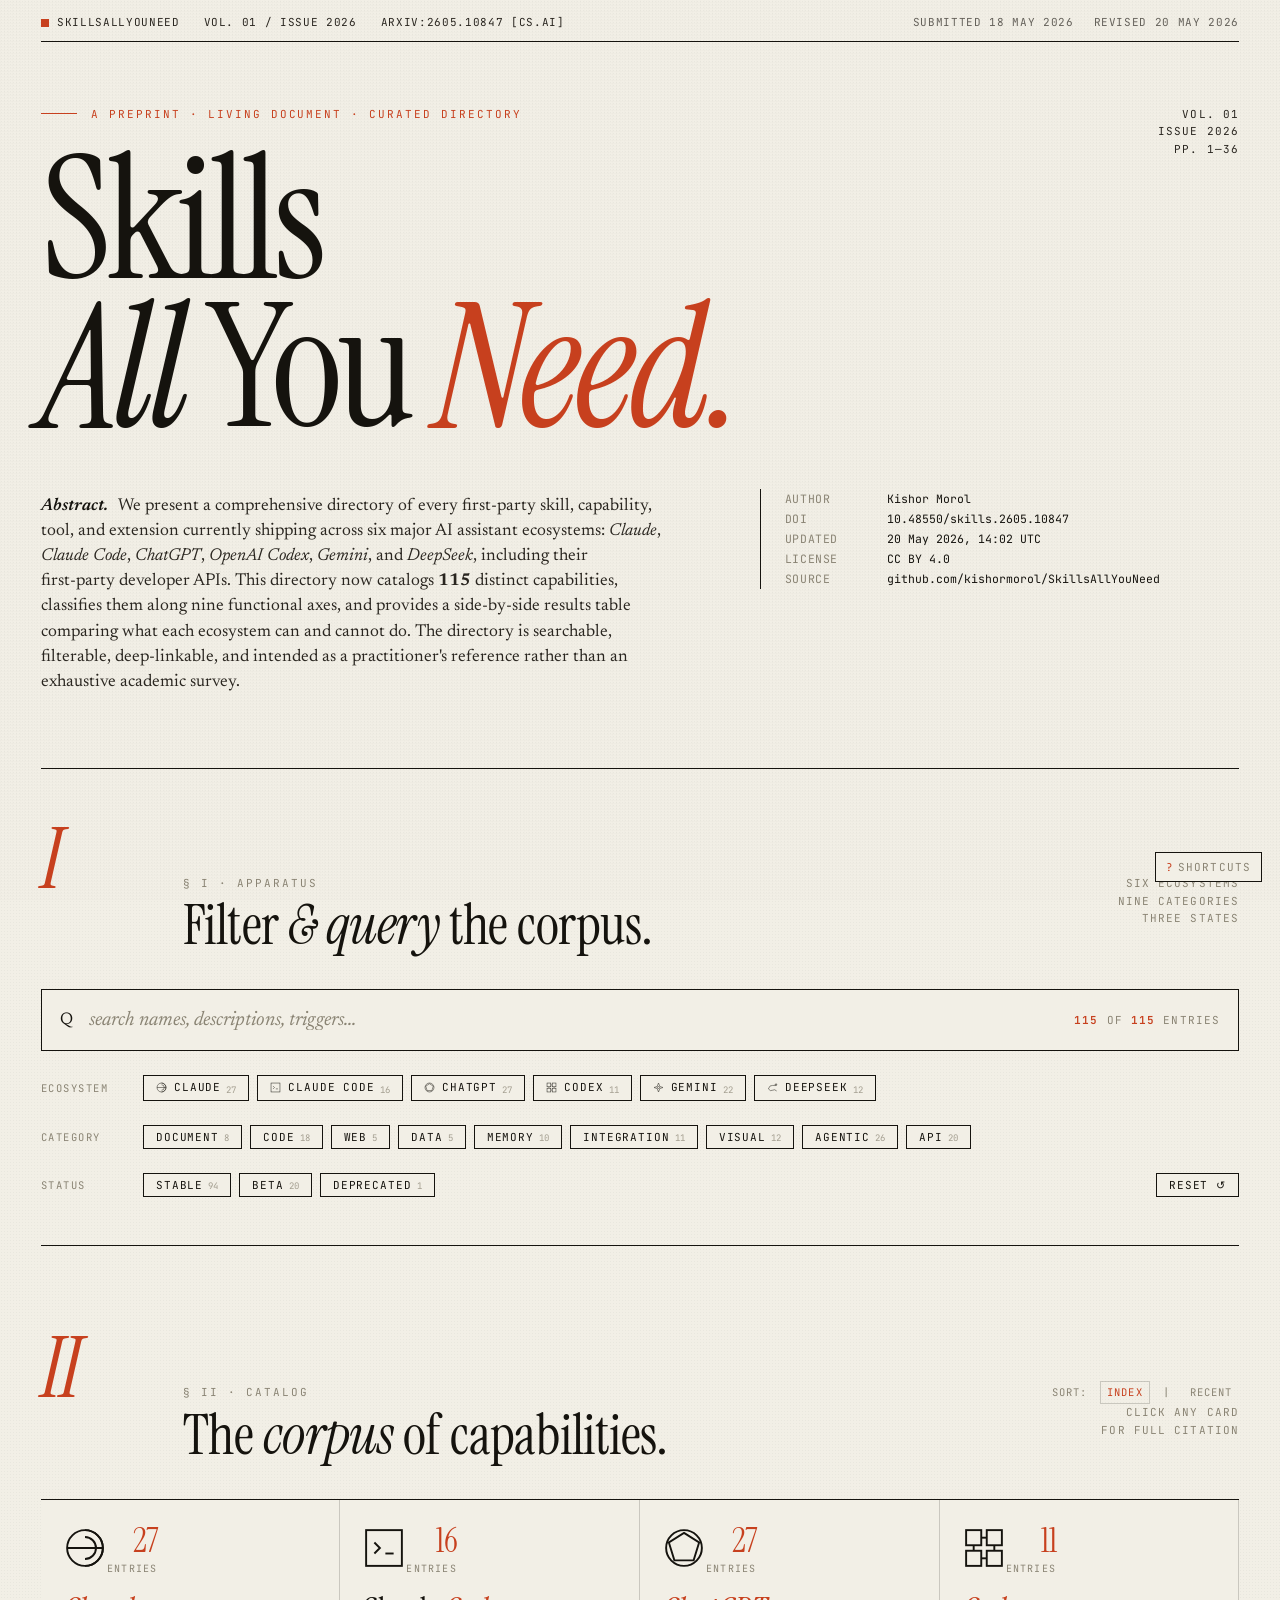
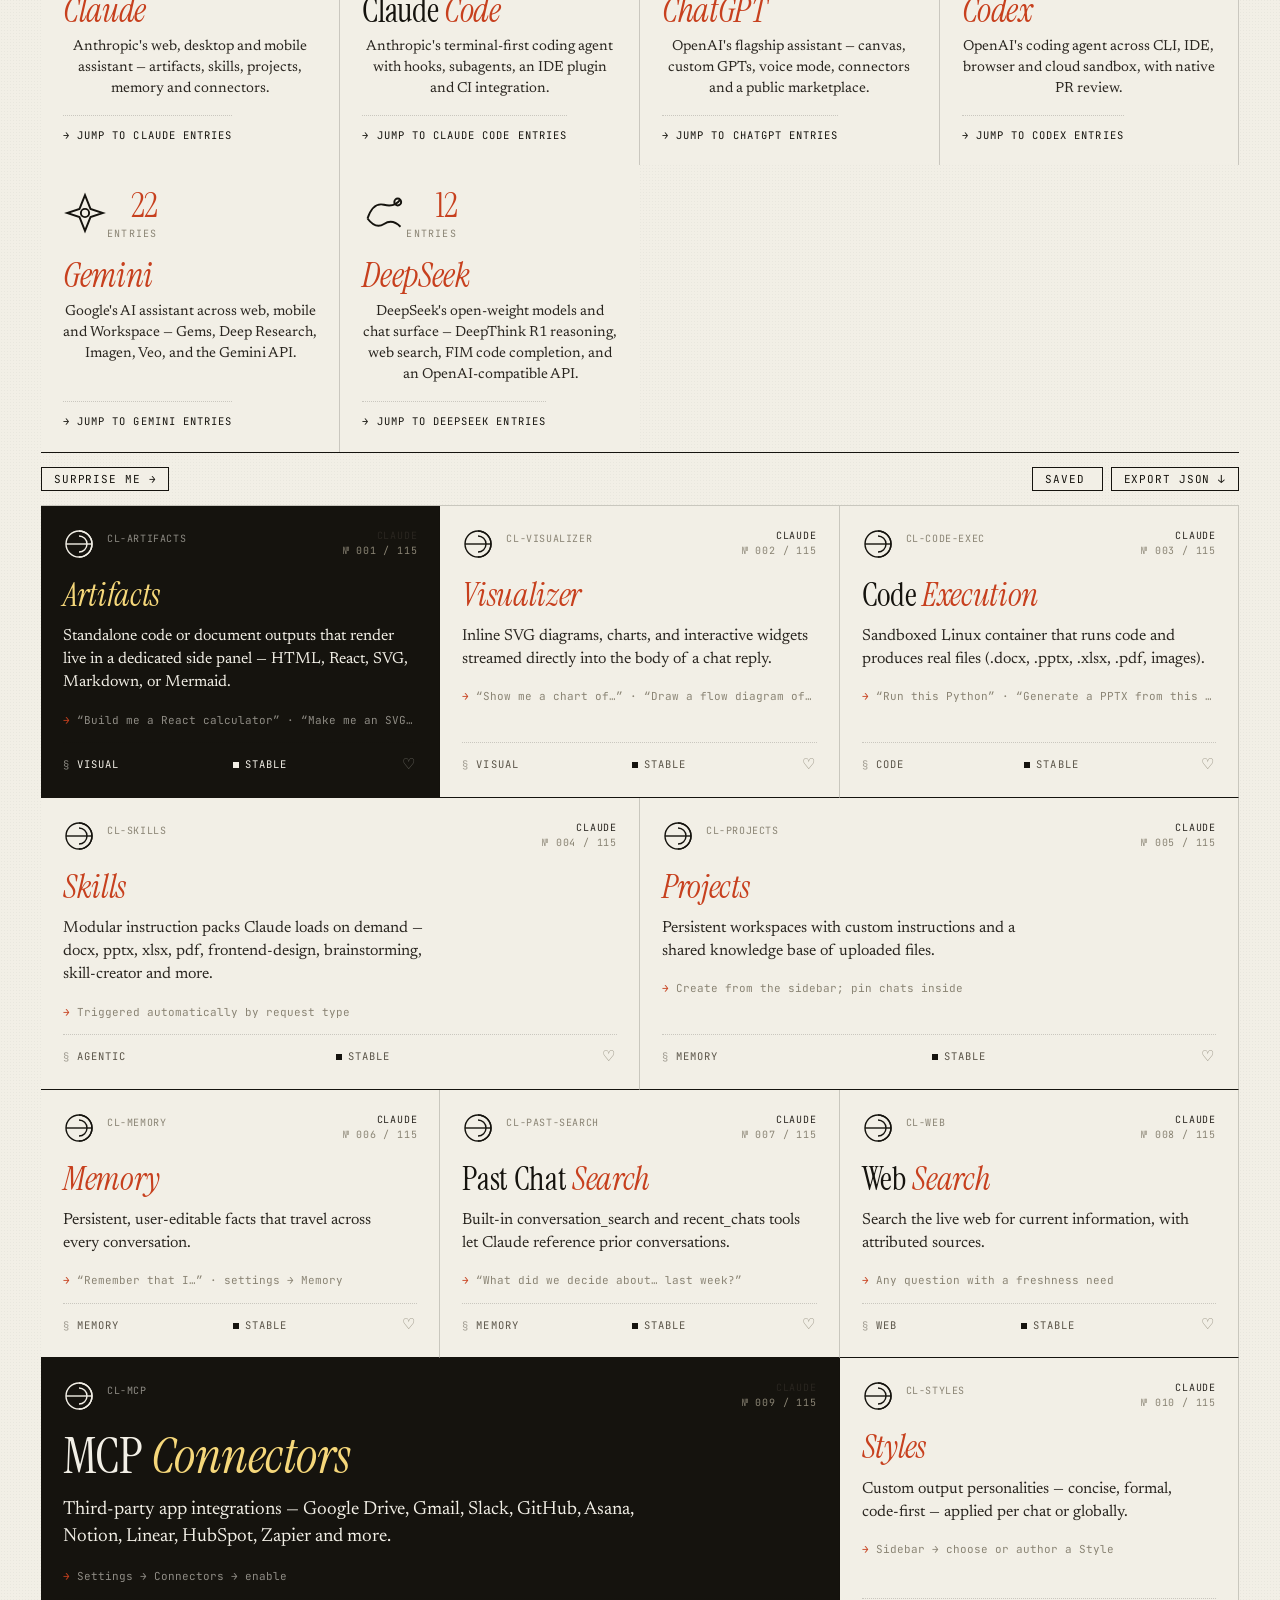
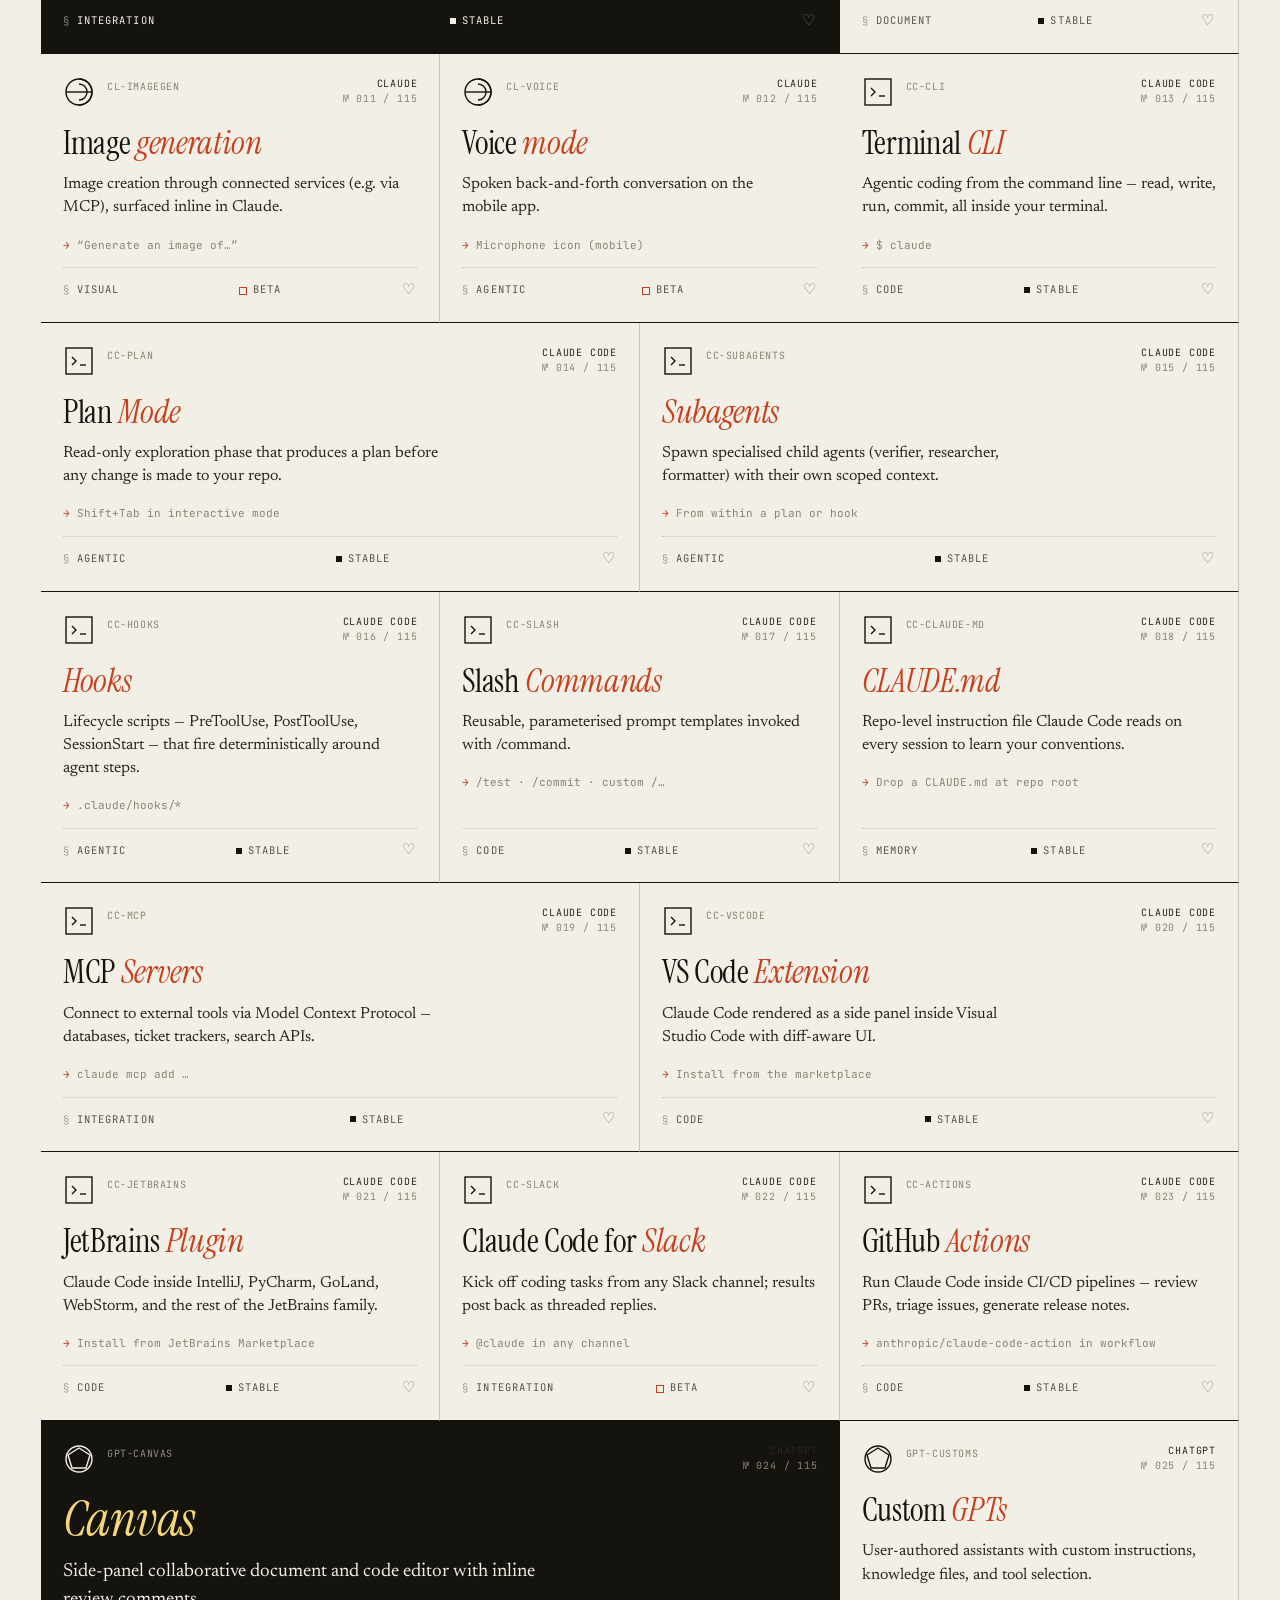
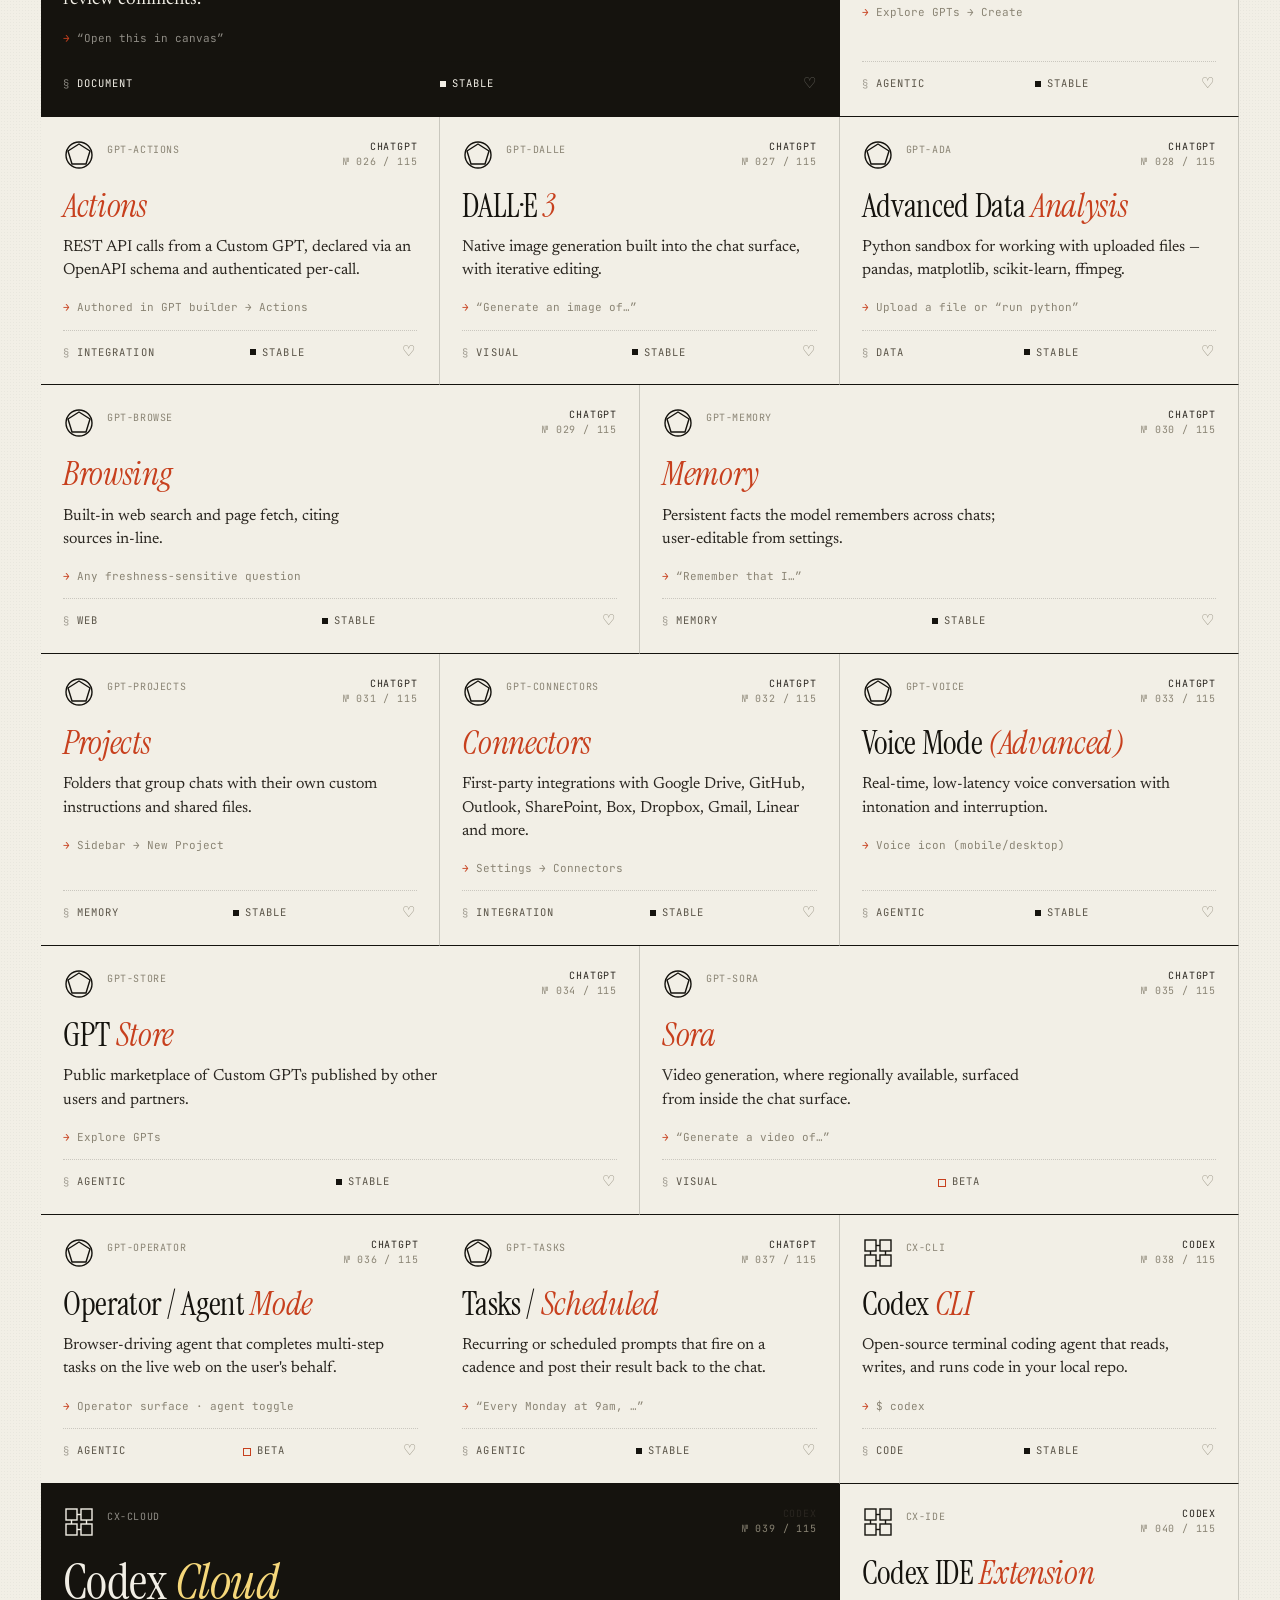
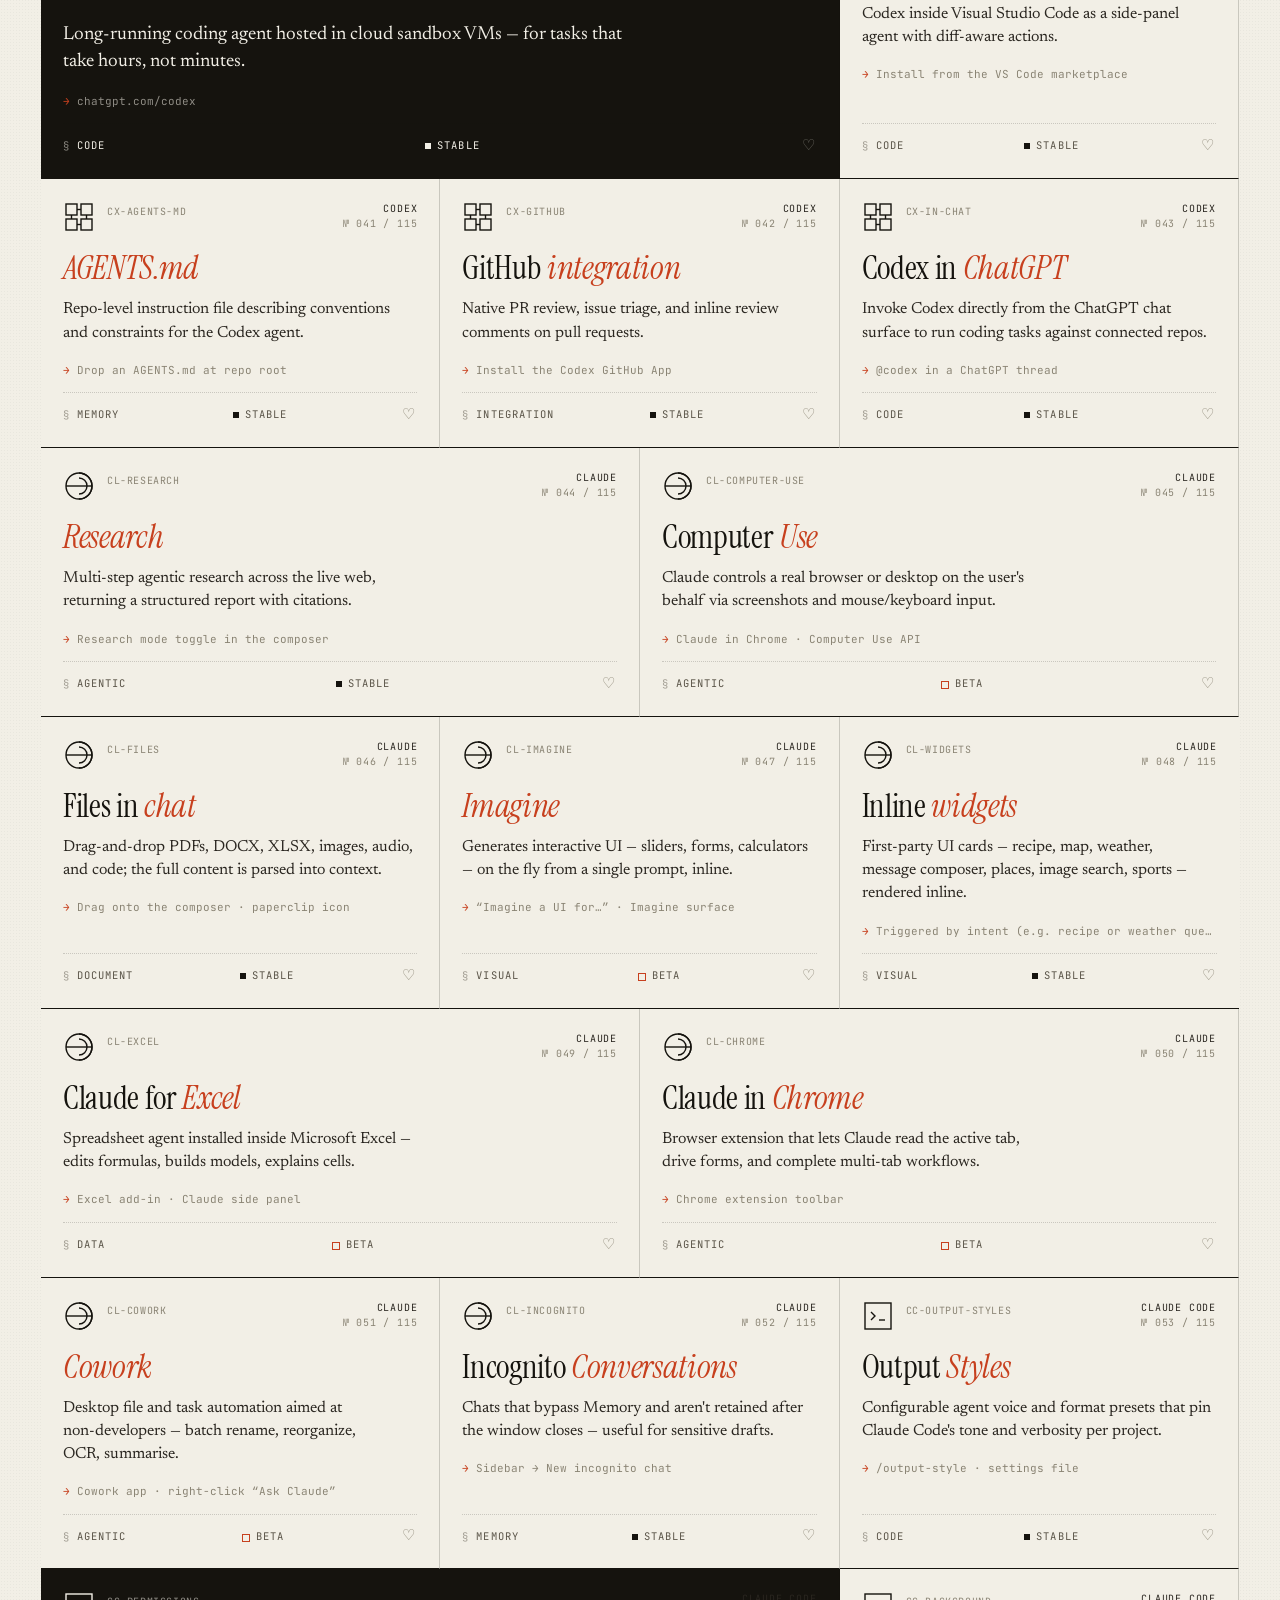
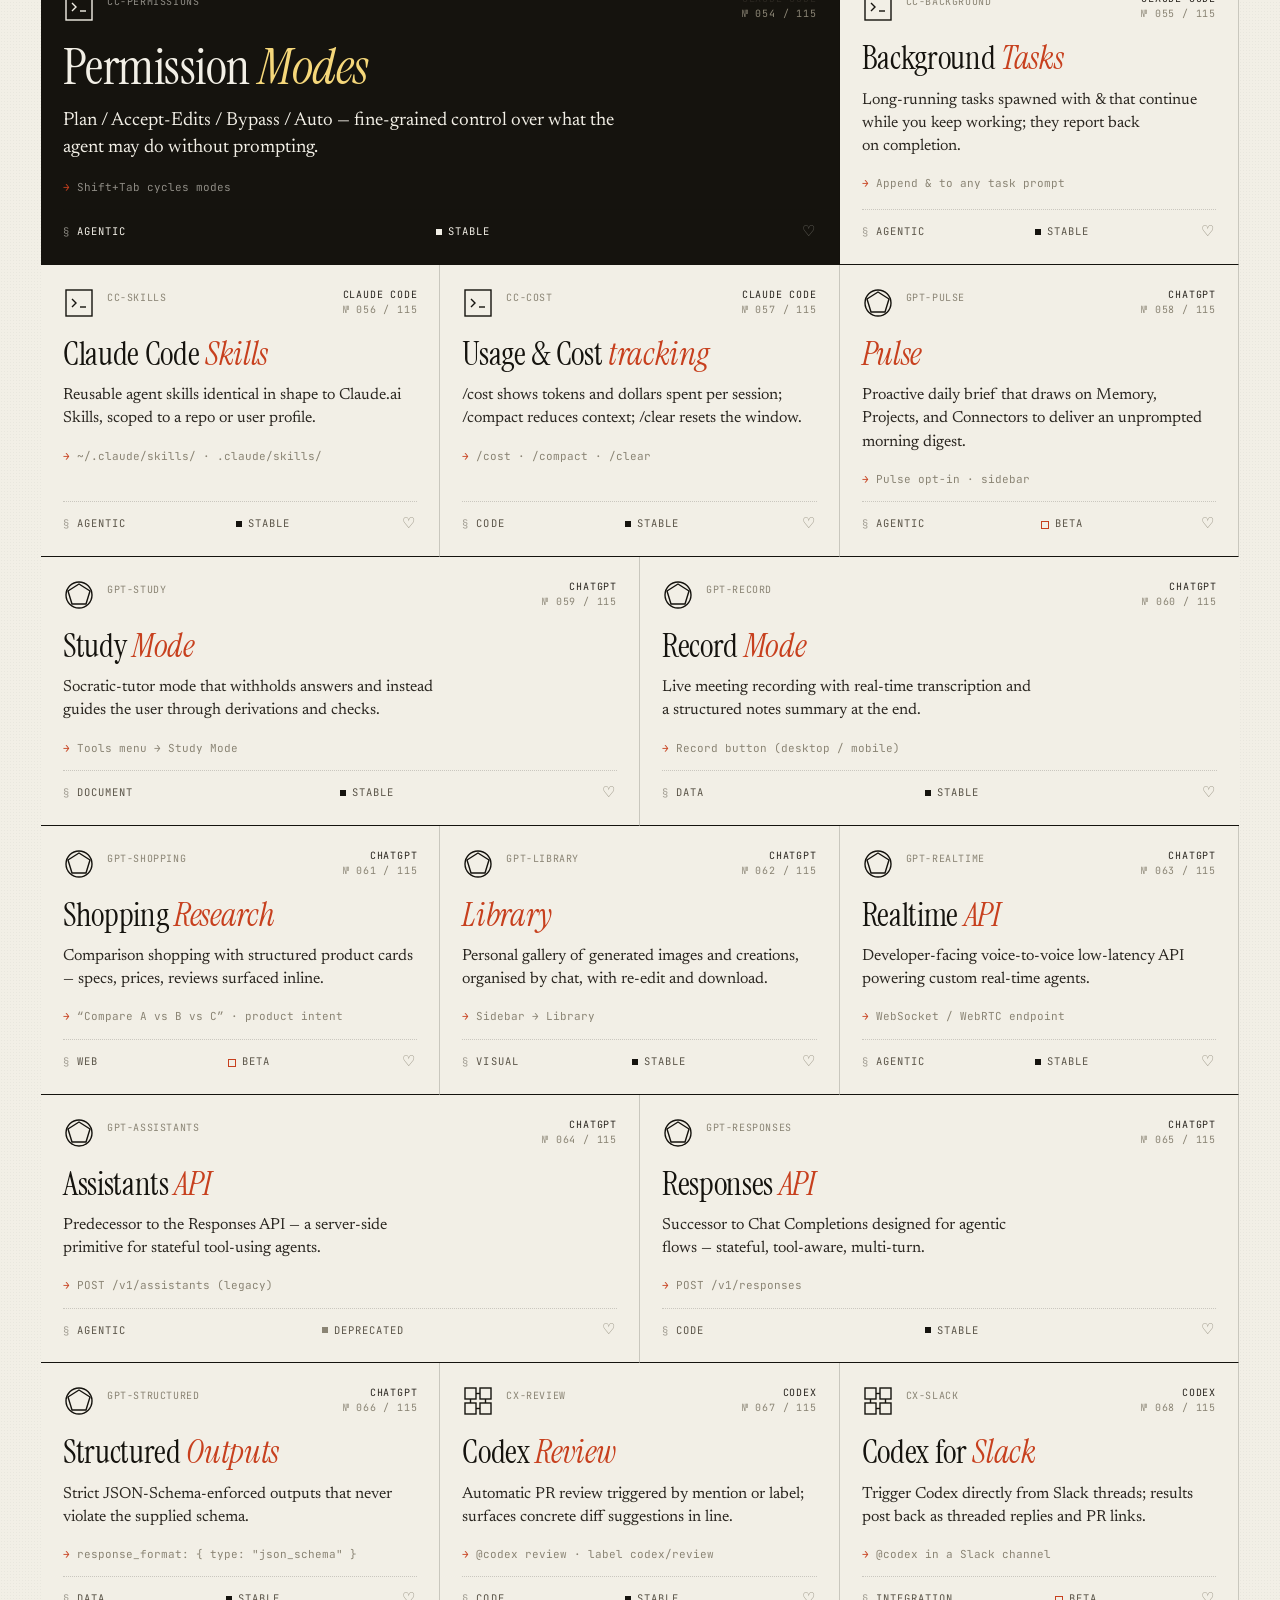
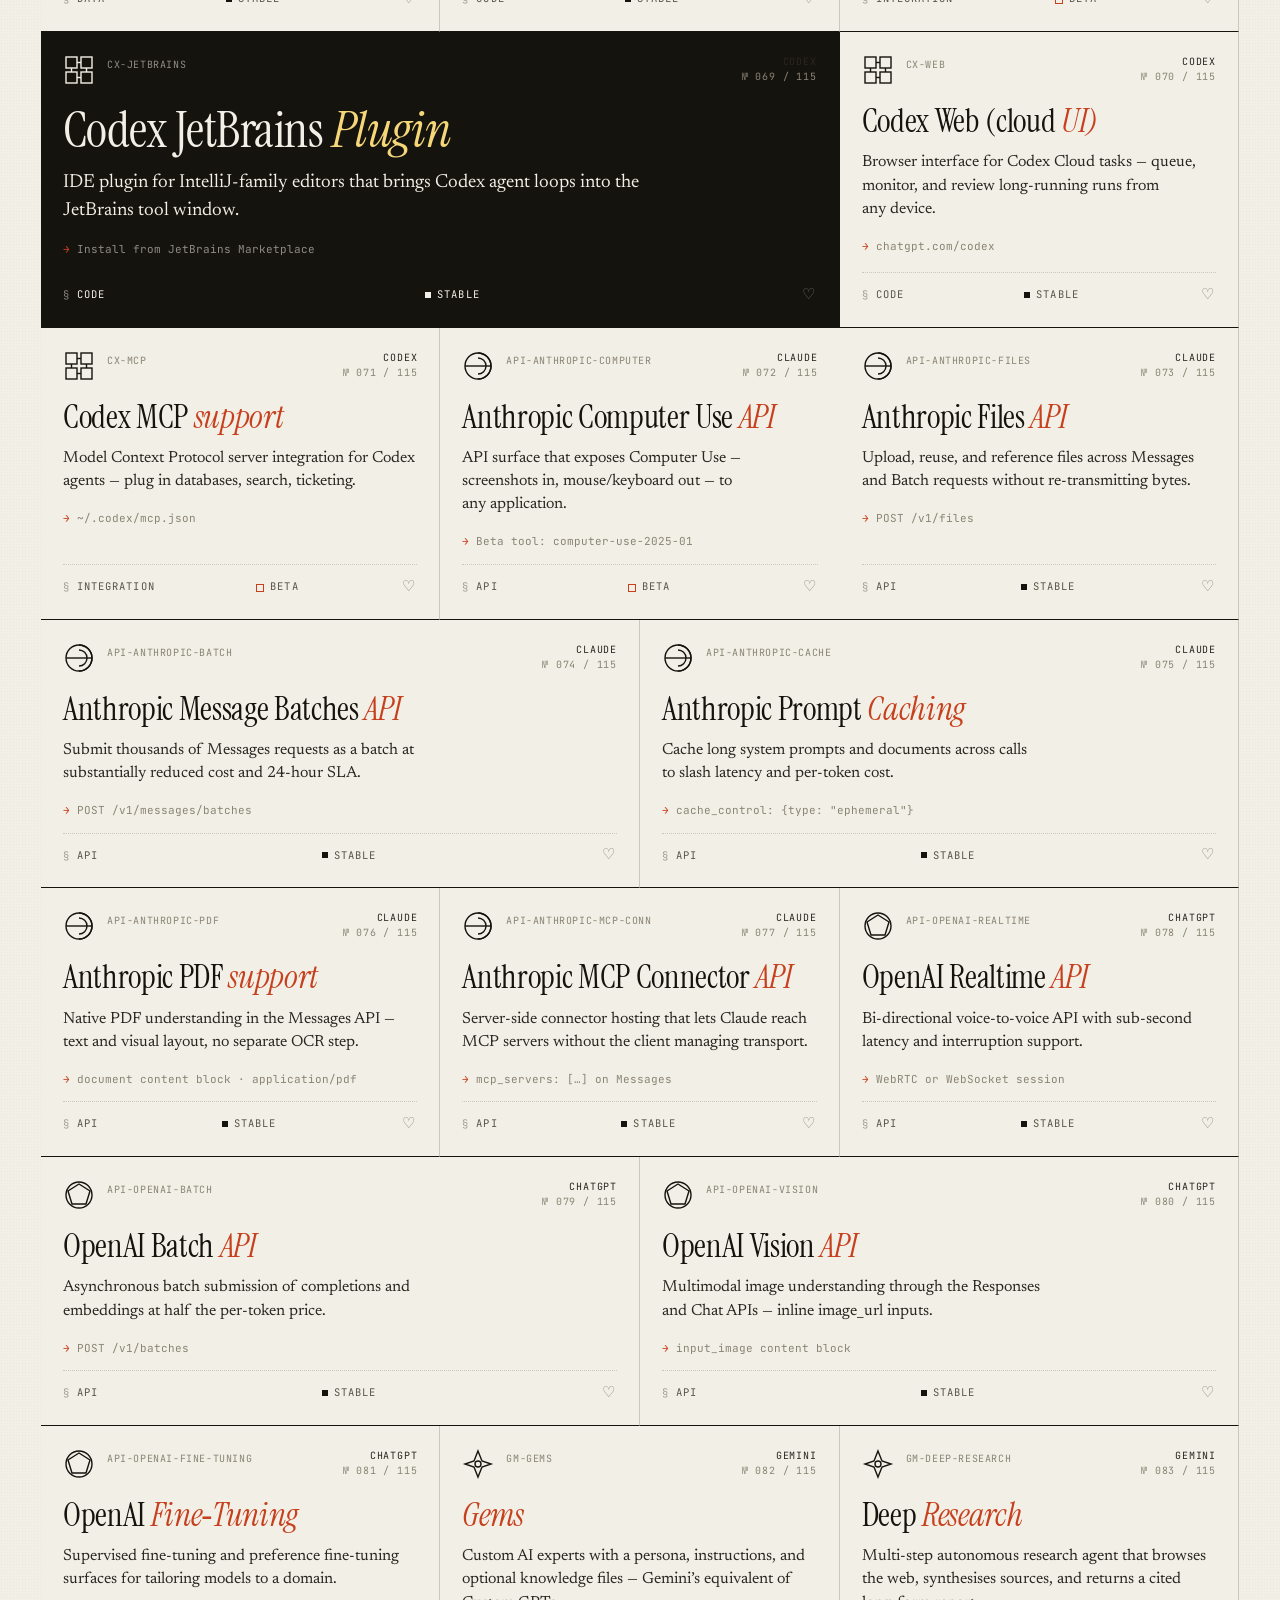
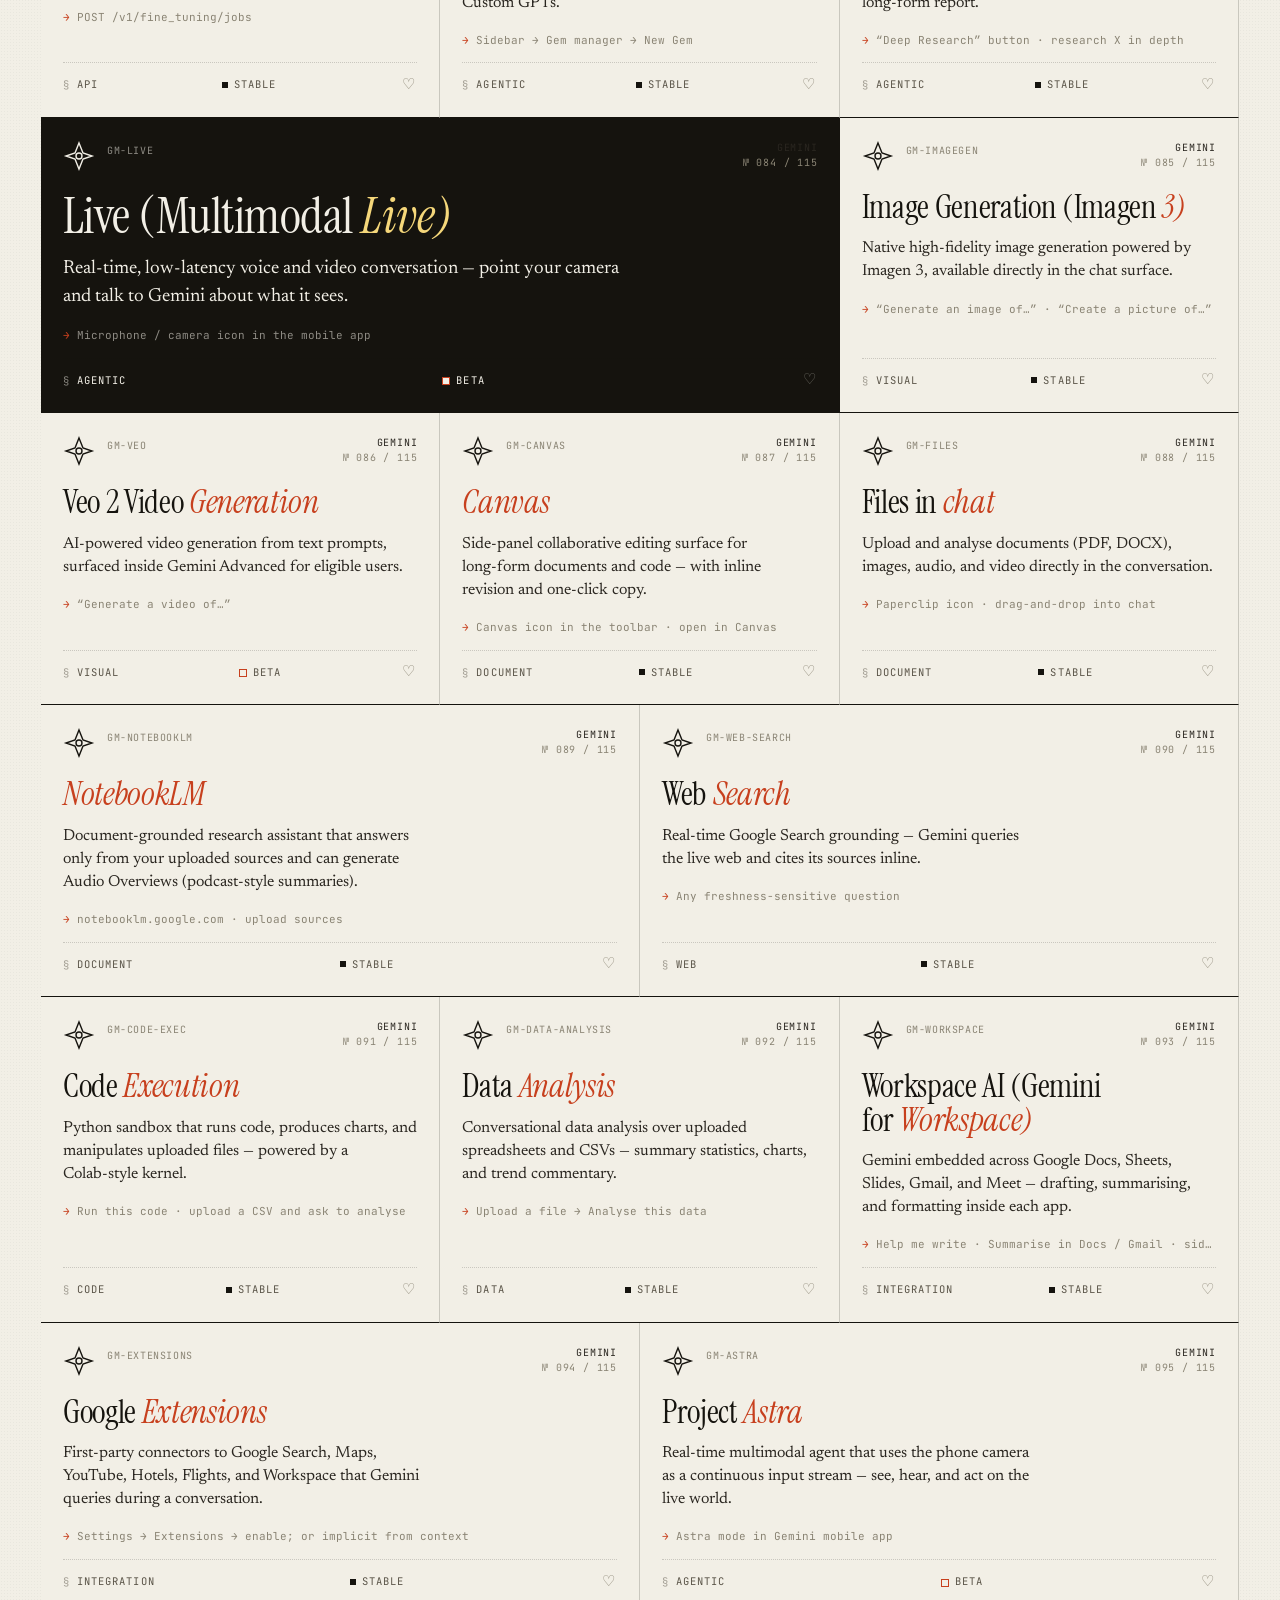
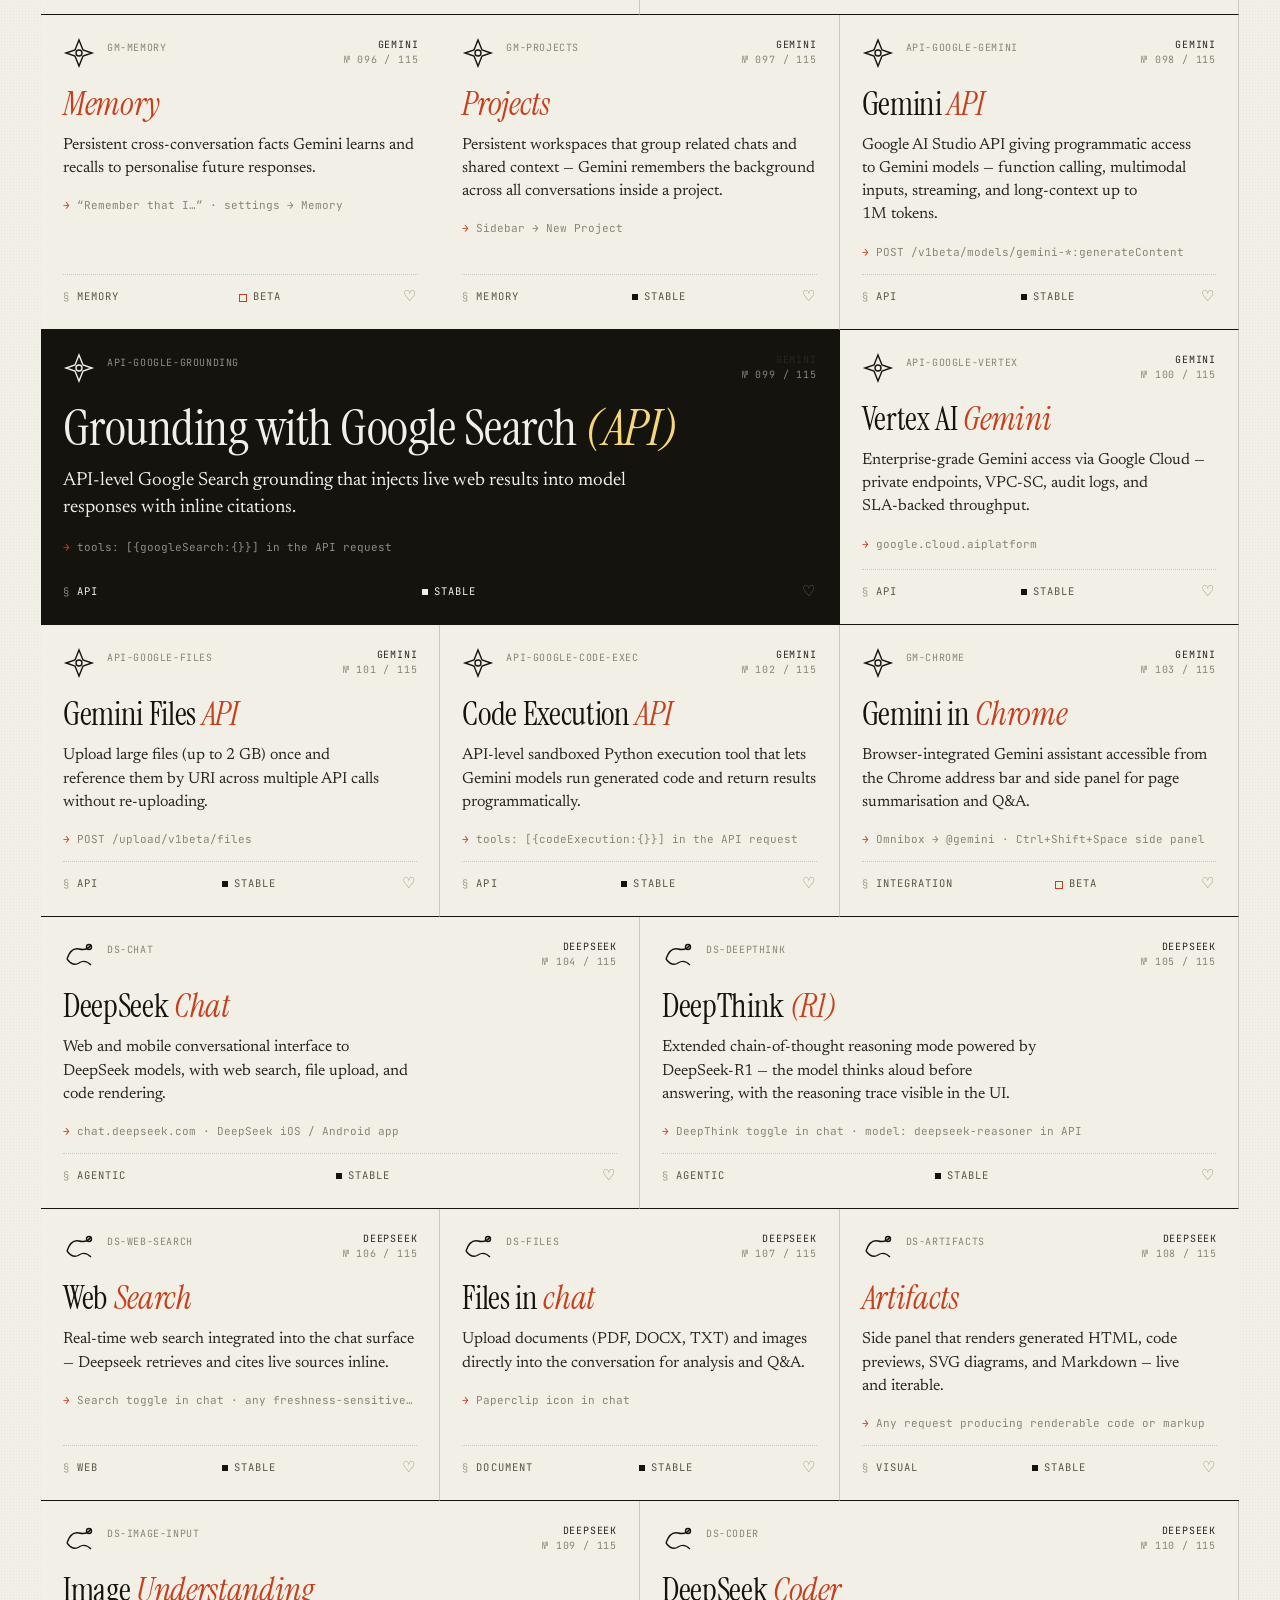
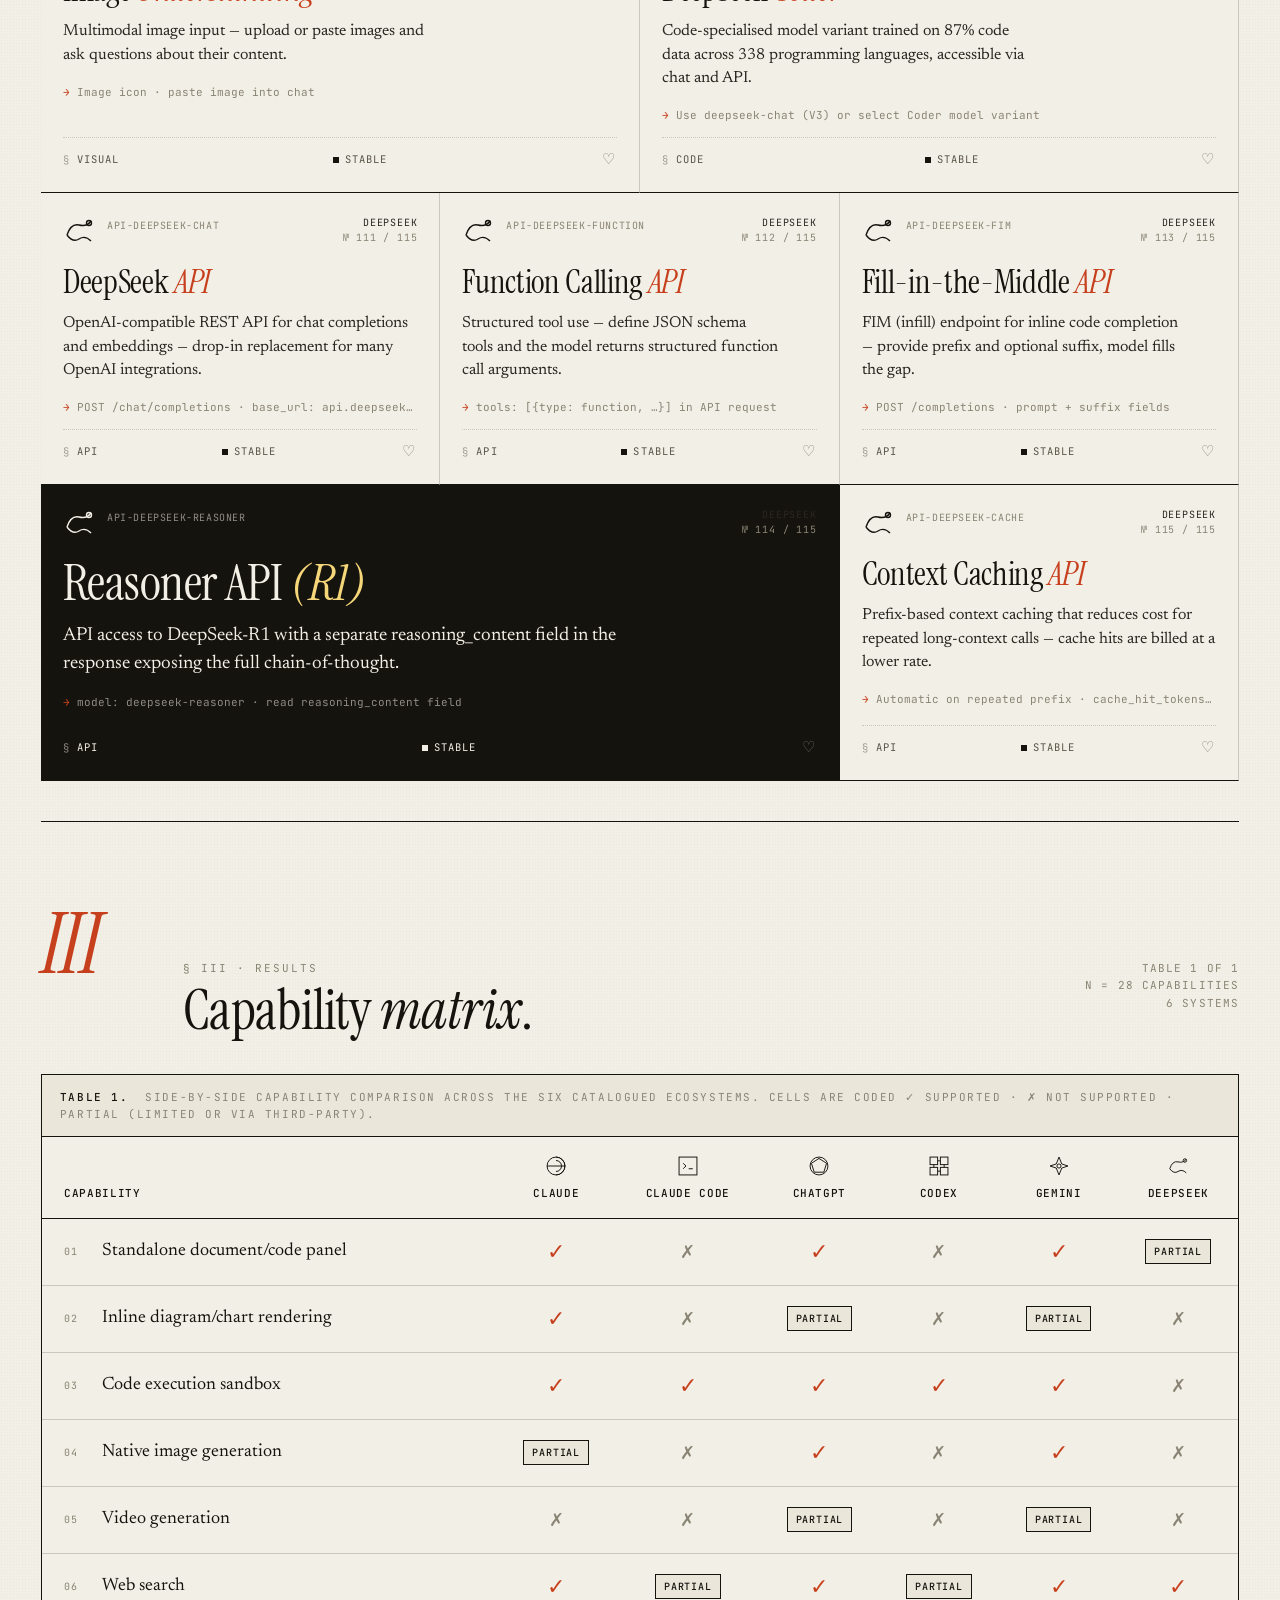
==== commit 3c8977ed: "fix: remove Affil. row from metadata block" ====
--- a/SkillsAllYouNeed.html
+++ b/SkillsAllYouNeed.html
@@ -1154,8 +1154,7 @@
       </p>
 
       <dl class="meta-block" aria-label="Document metadata">
-        <div class="row"><dt>Author</dt><dd>Kishor Morol<sup style="font-family:var(--serif-body);font-style:italic;color:var(--accent)">1</sup></dd></div>
-        <div class="row"><dt>Affil.</dt><dd><sup style="color:var(--accent)">1</sup>&nbsp;Independent · maintainer</dd></div>
+        <div class="row"><dt>Author</dt><dd>Kishor Morol</dd></div>
         <div class="row"><dt>DOI</dt><dd>10.48550/skills.2605.10847</dd></div>
         <div class="row"><dt>Updated</dt><dd id="meta-updated">20 May 2026, 14:02 UTC</dd></div>
         <div class="row"><dt>License</dt><dd>CC BY 4.0</dd></div>
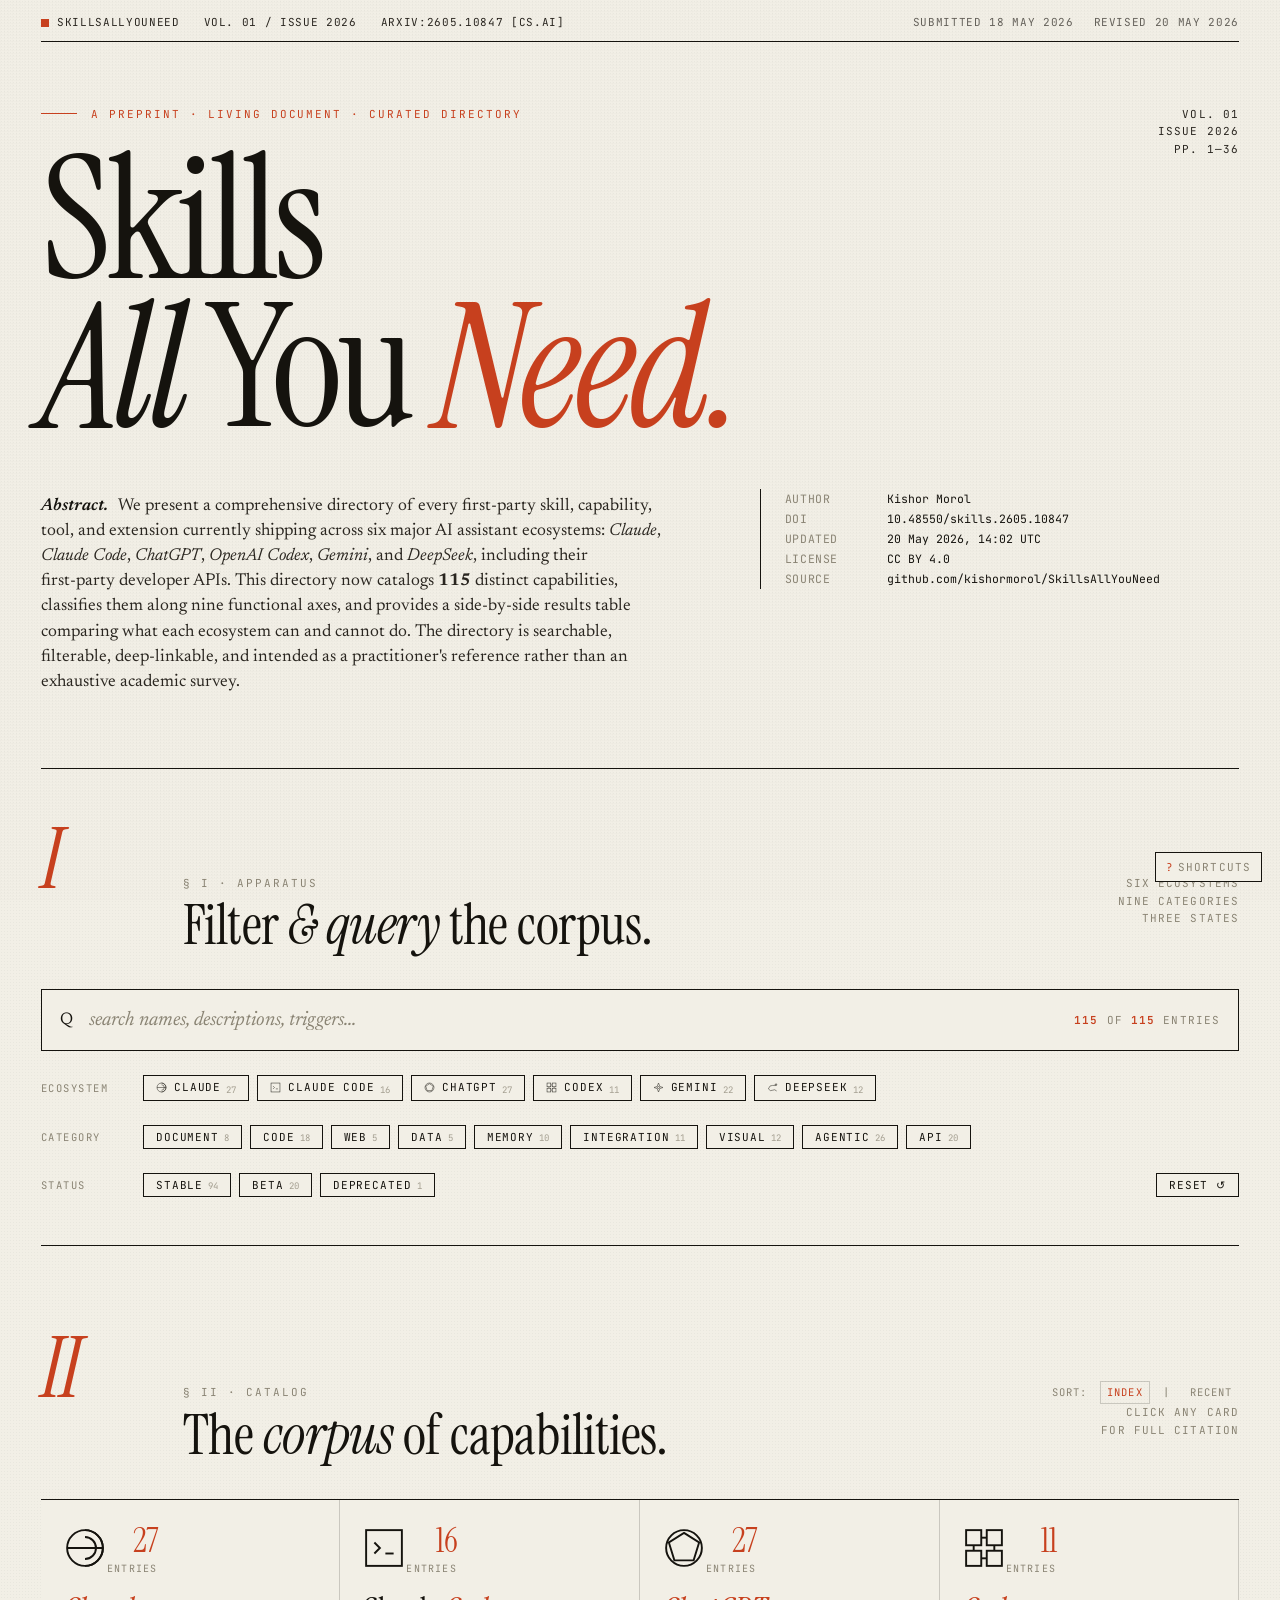
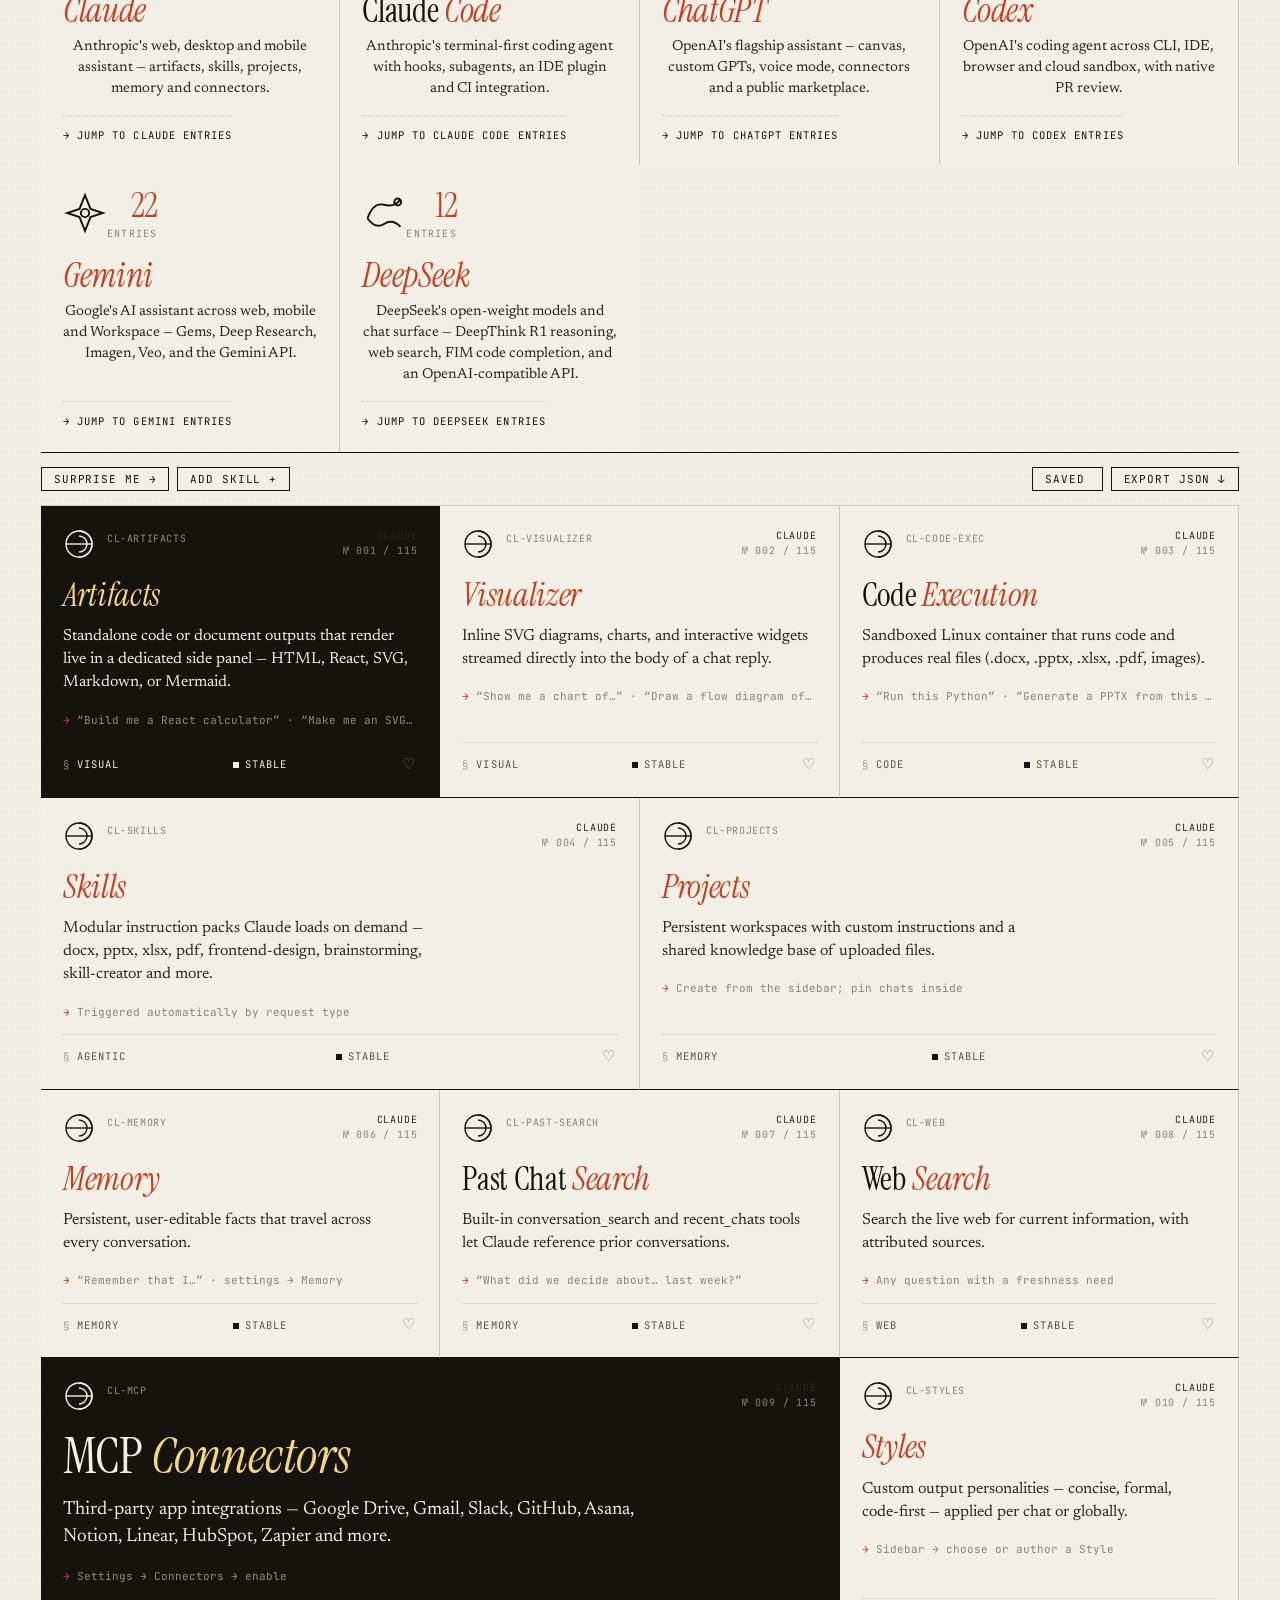
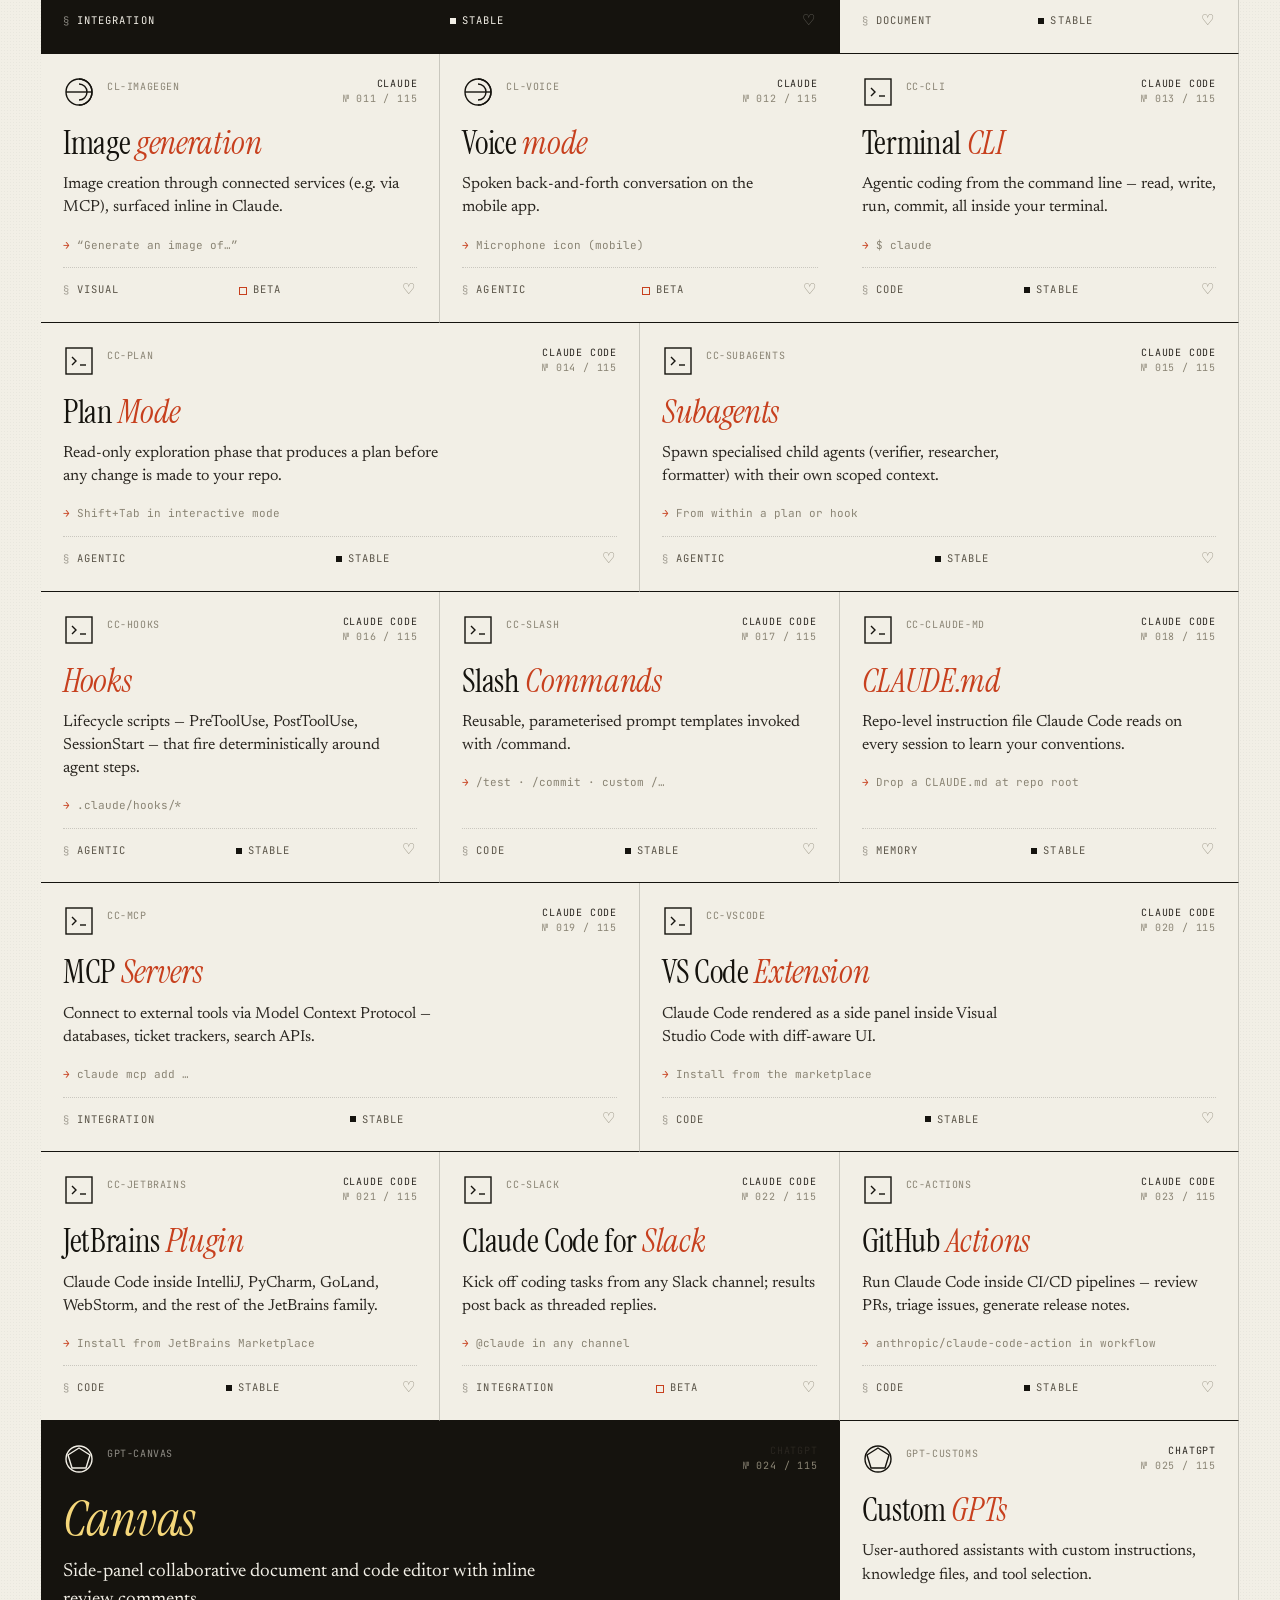
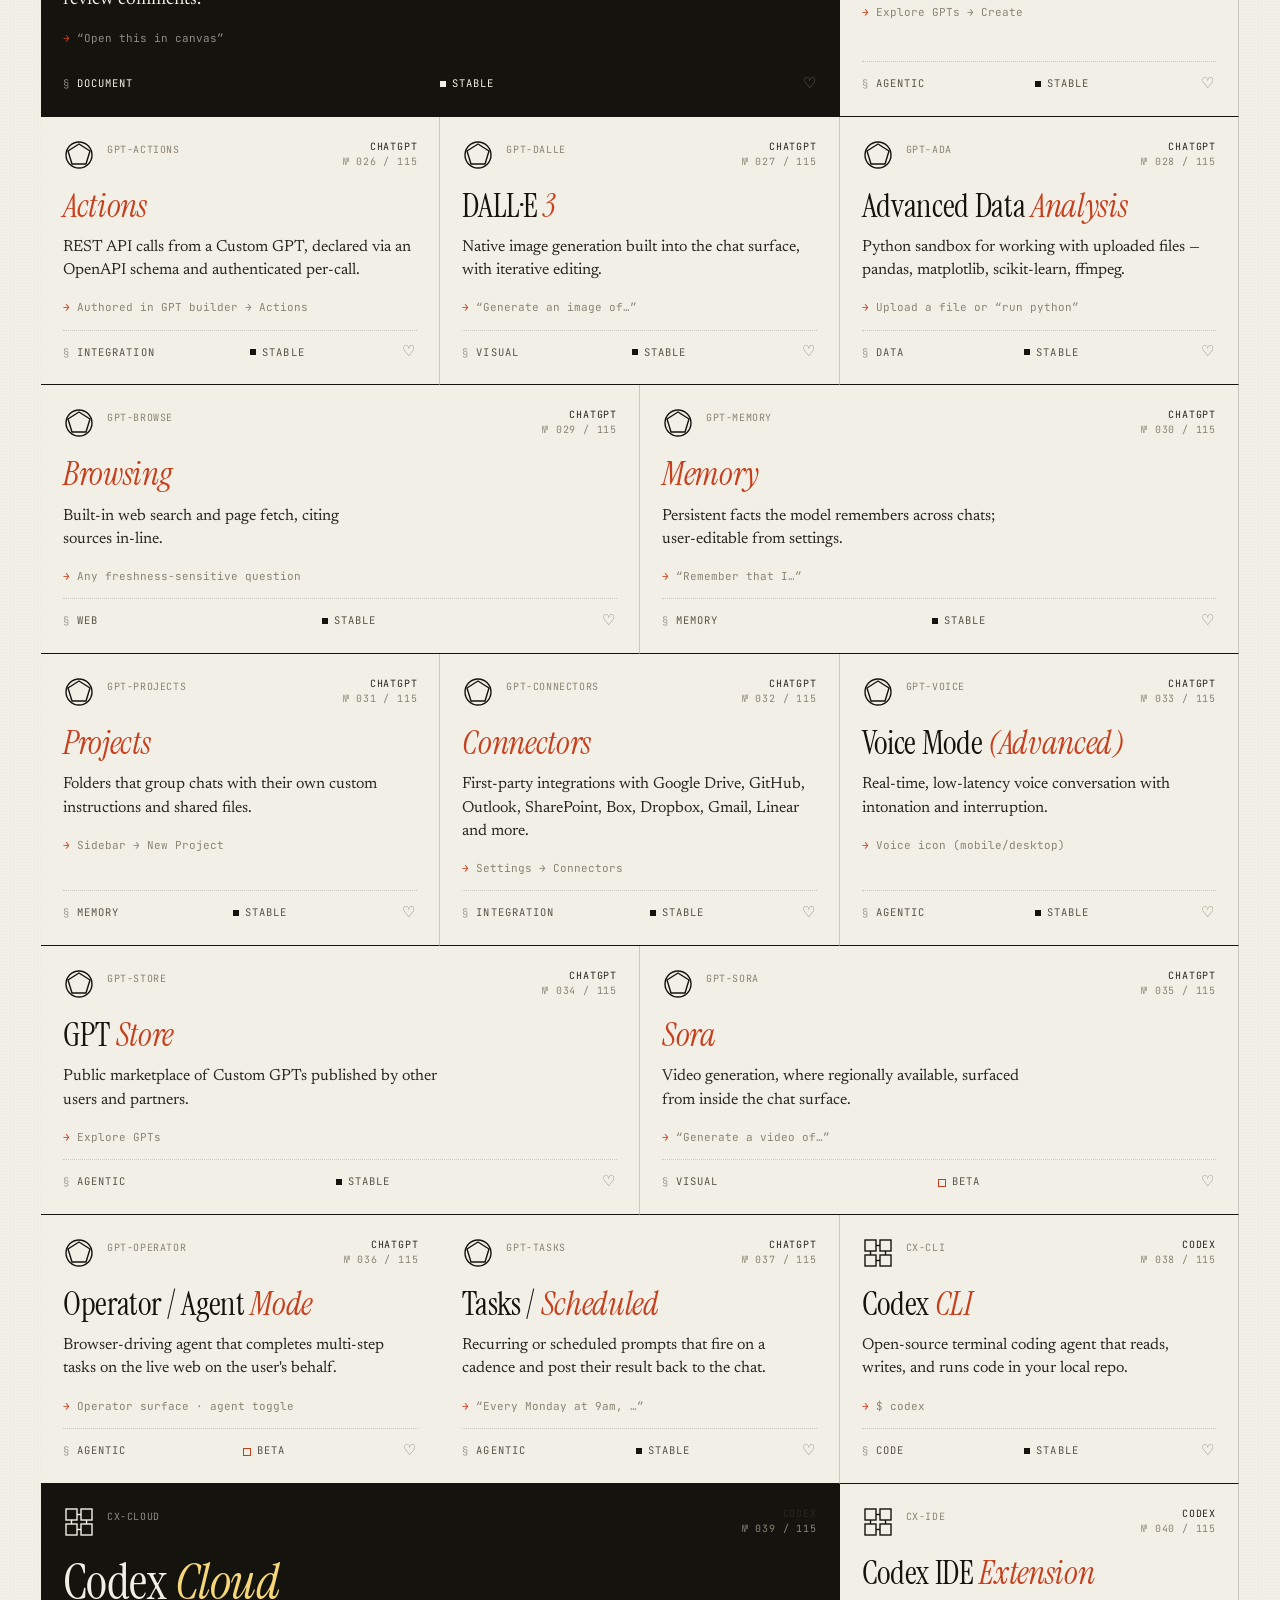
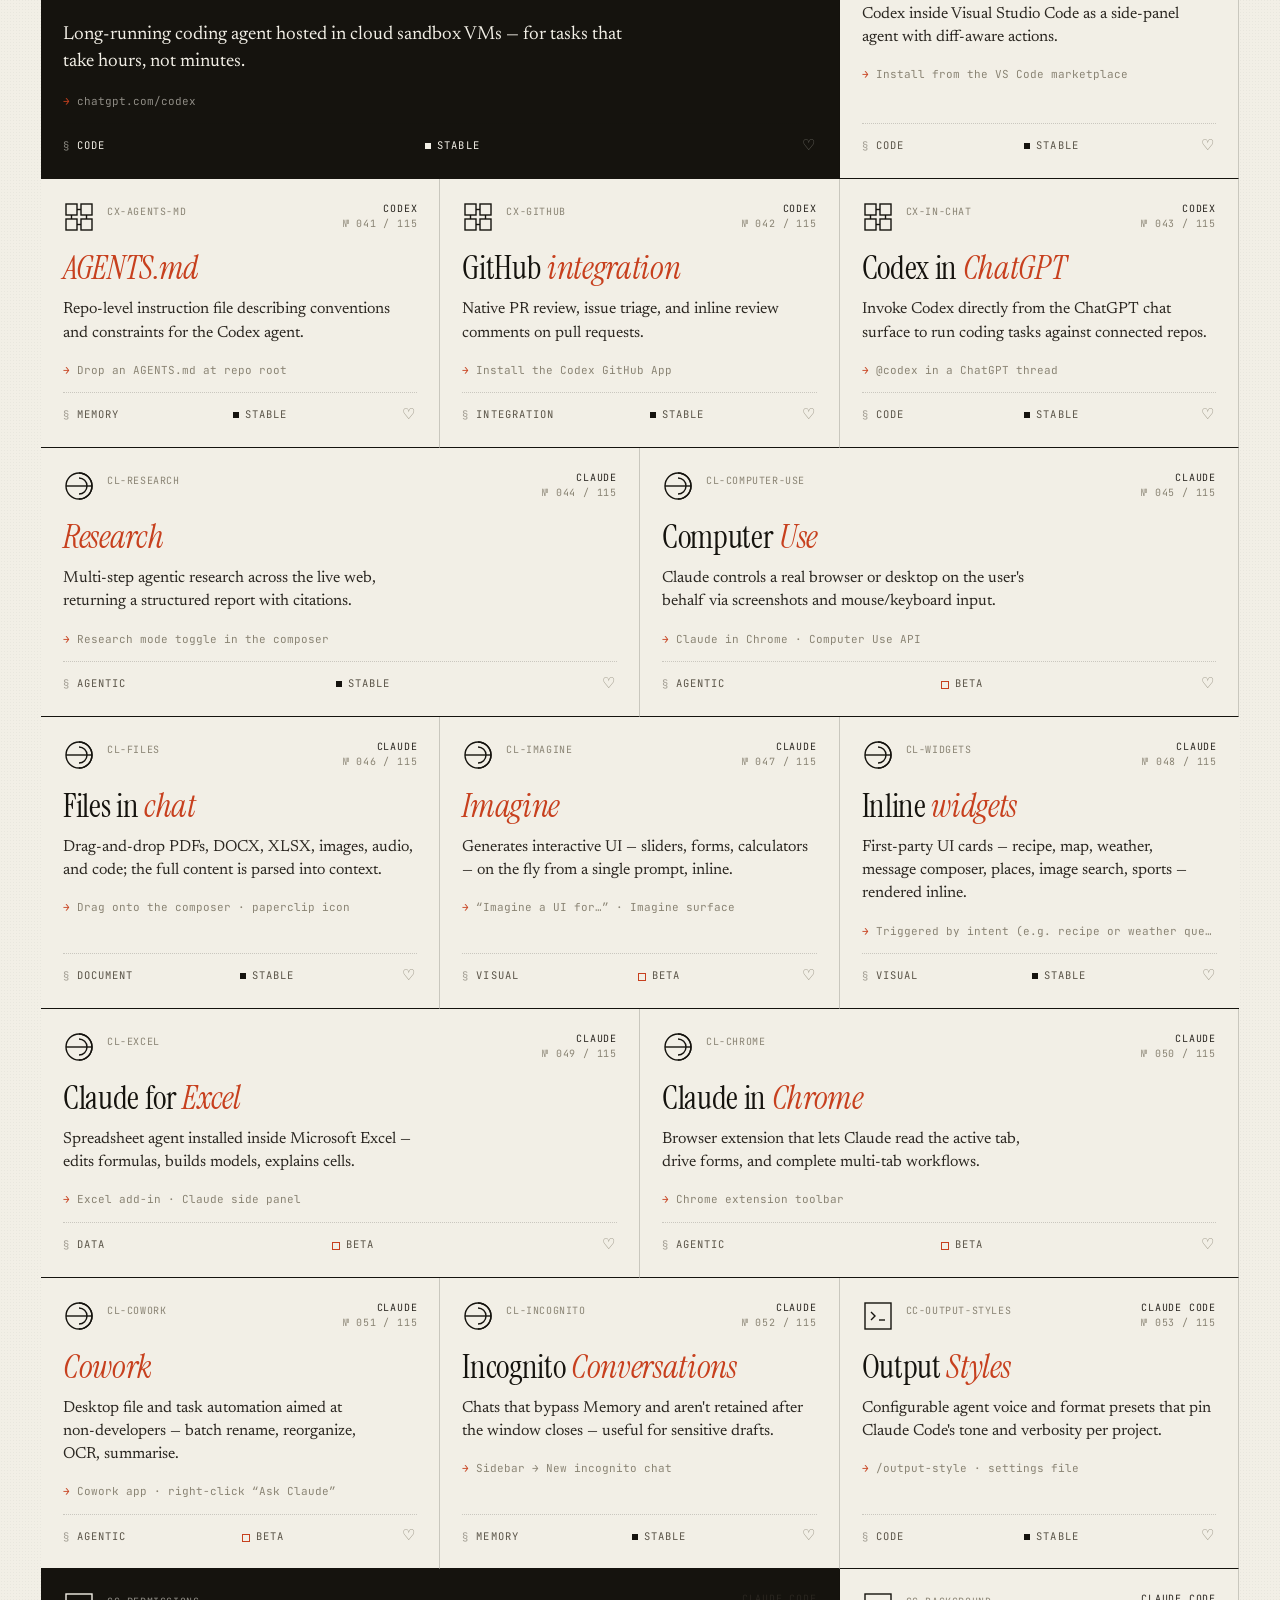
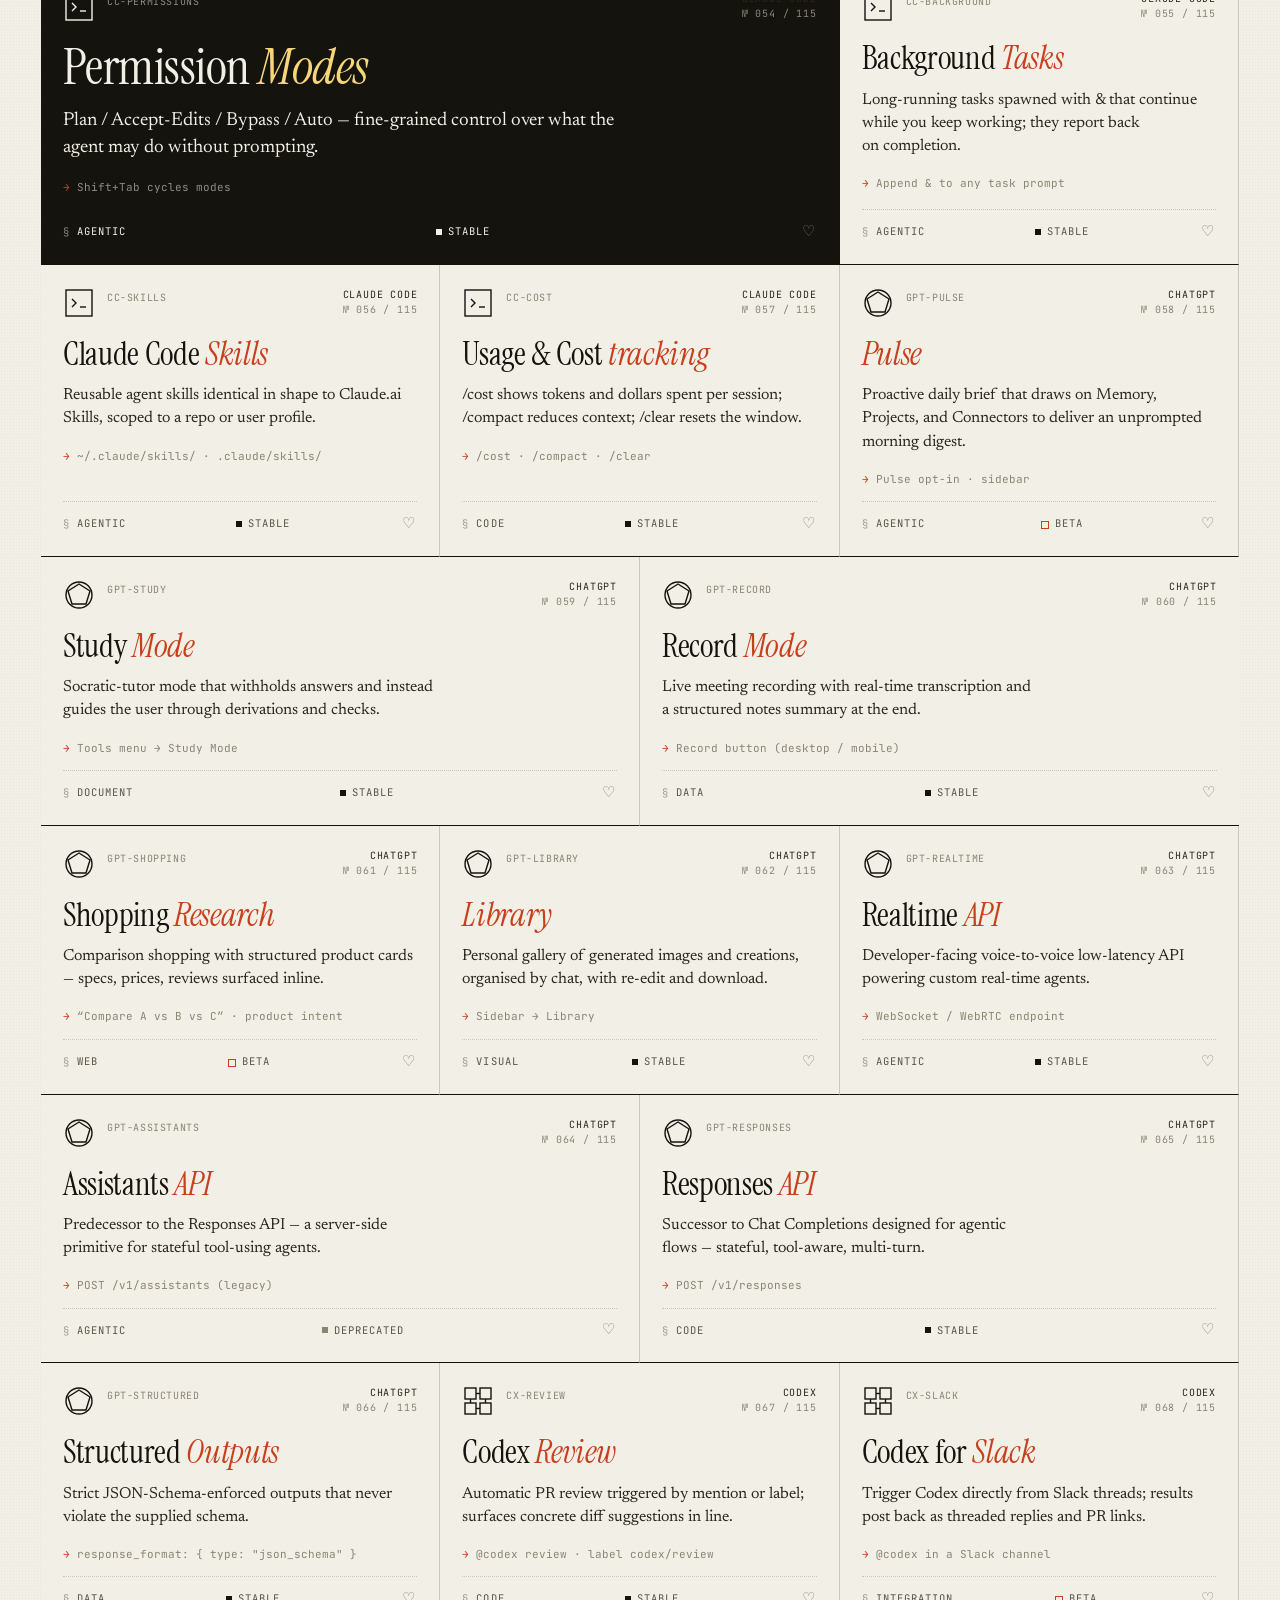
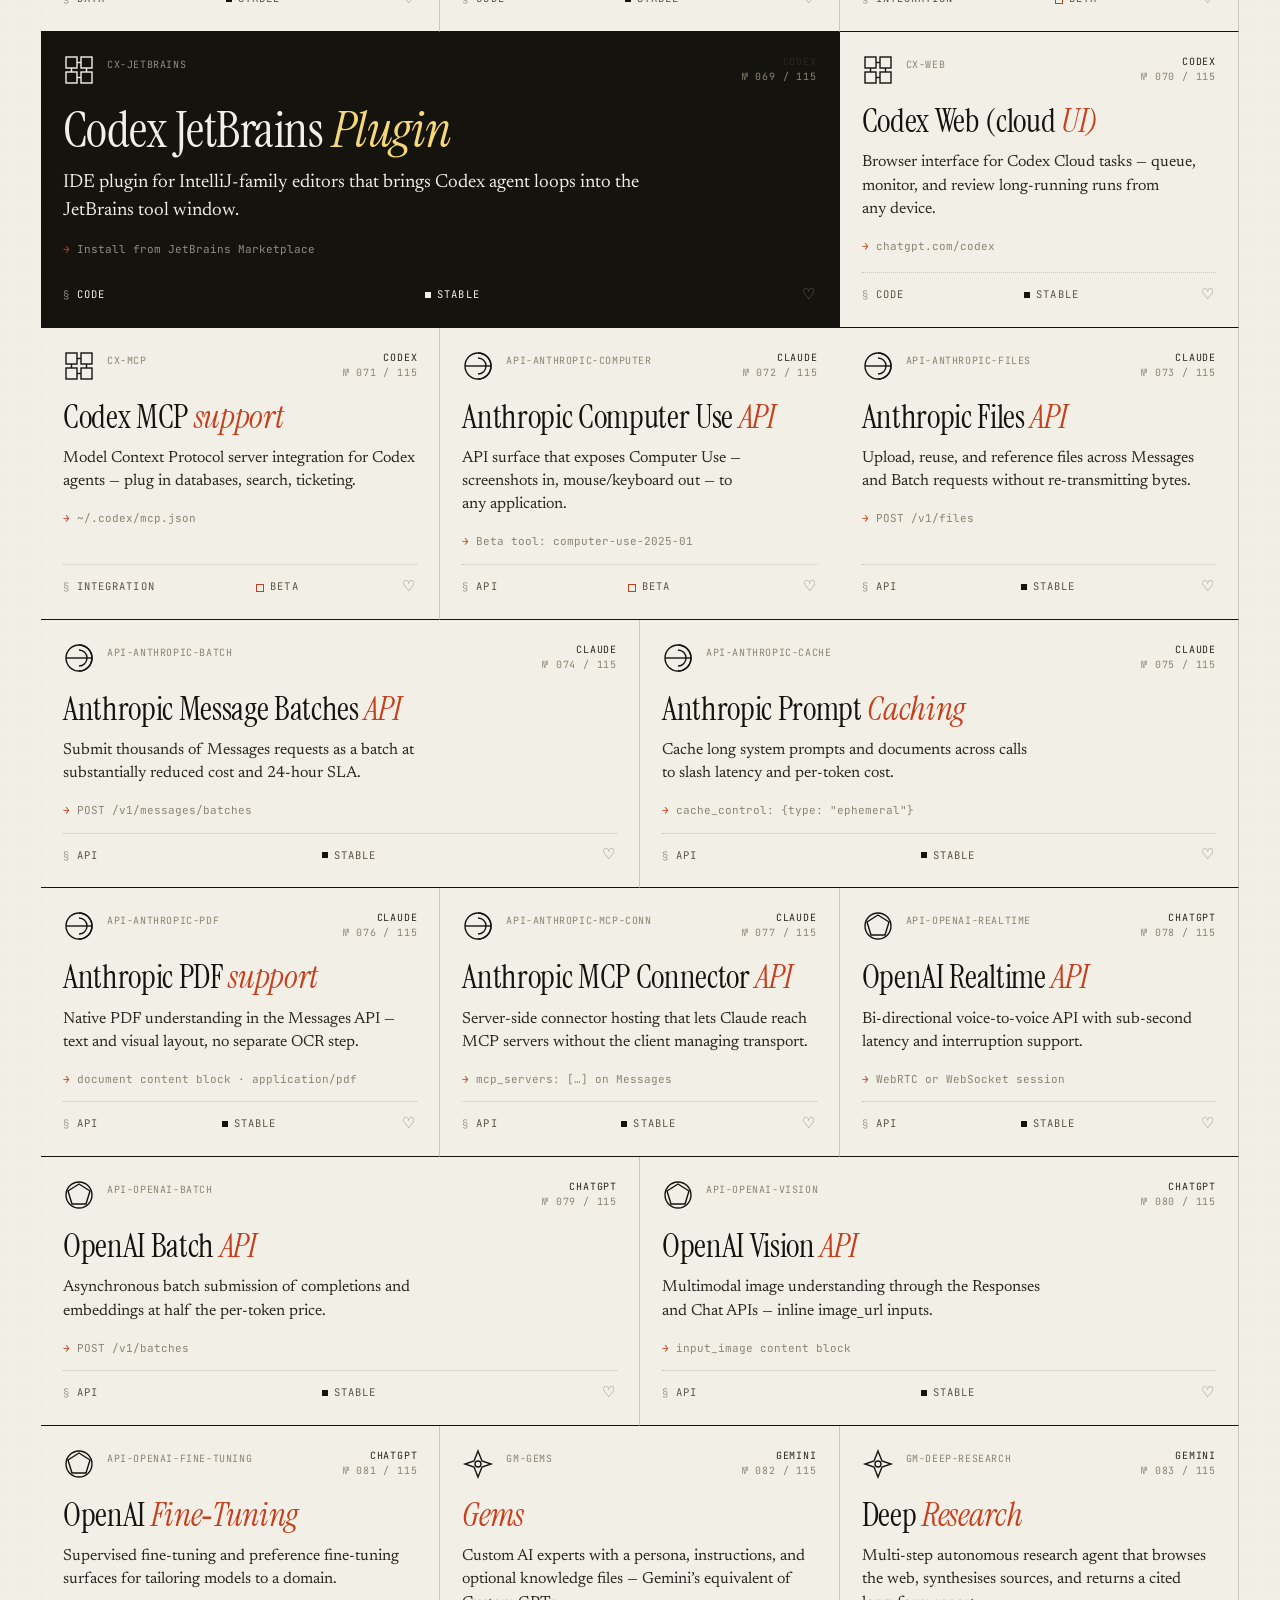
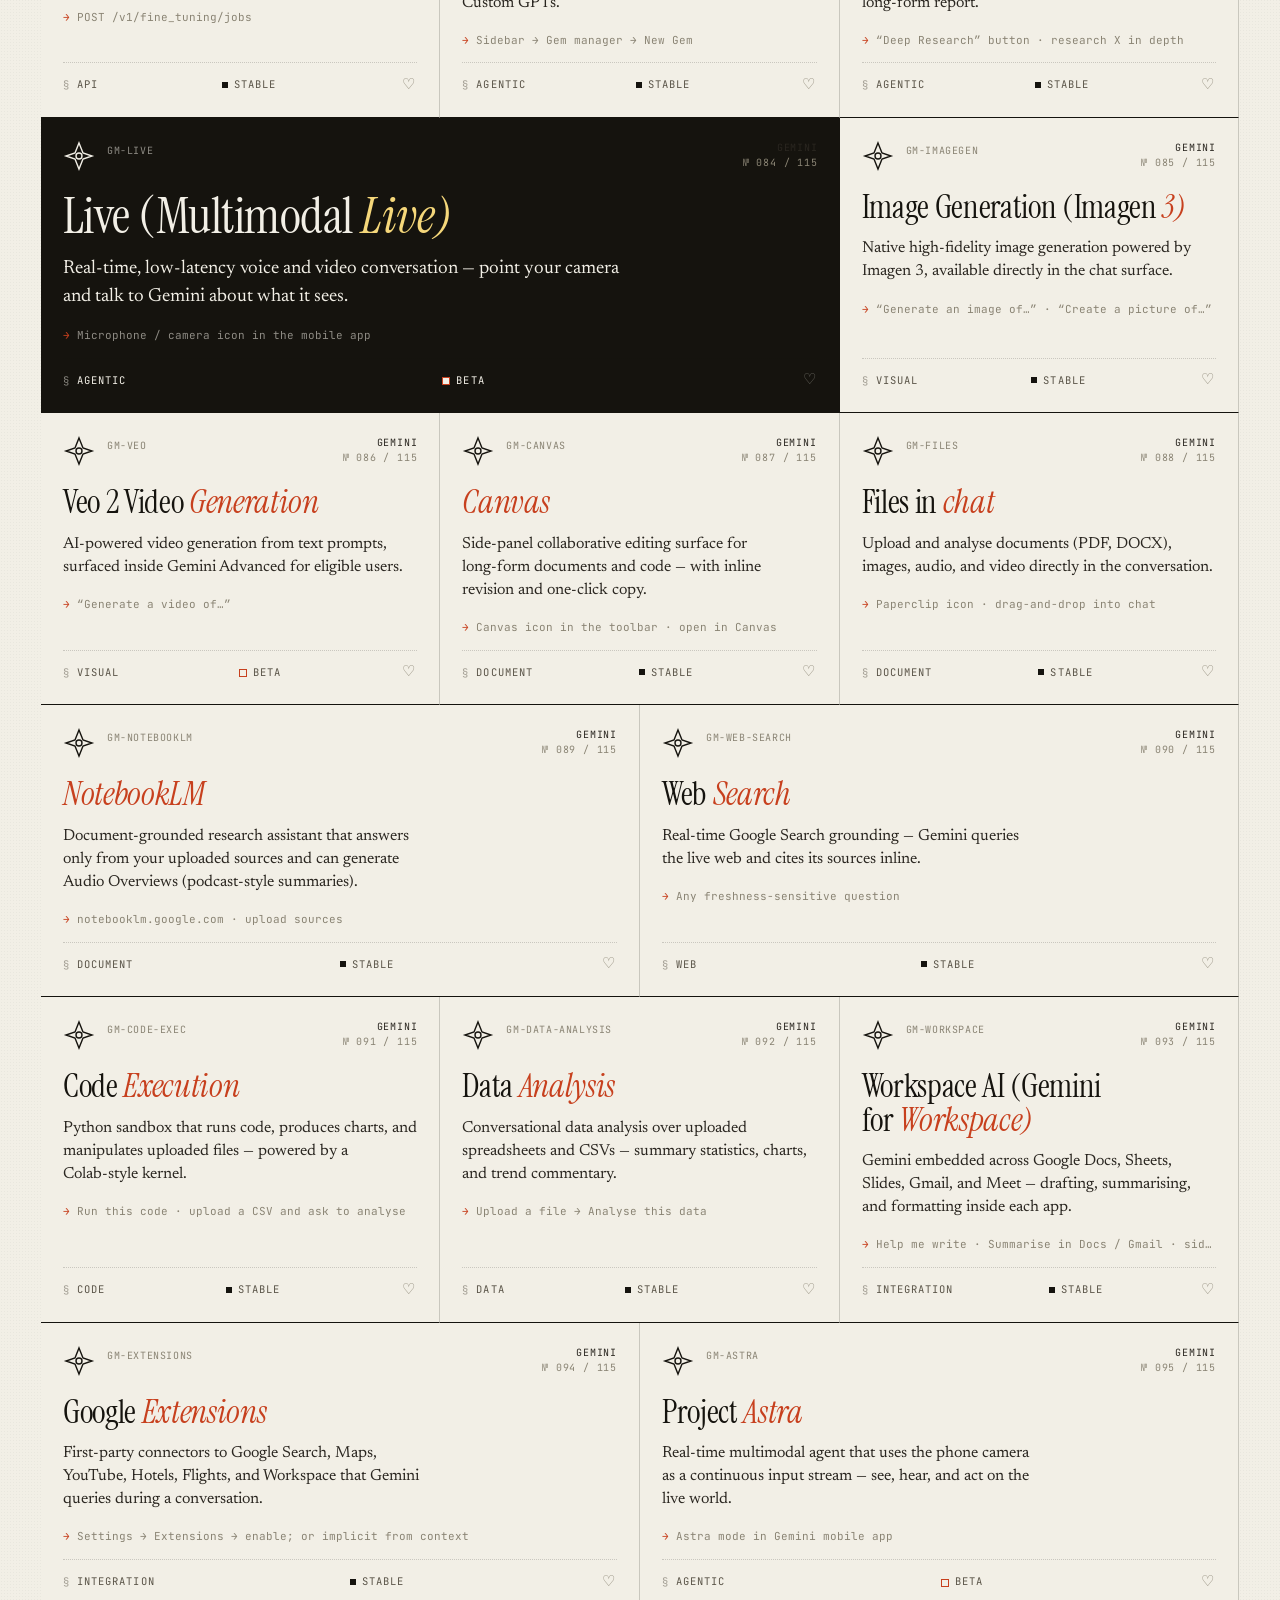
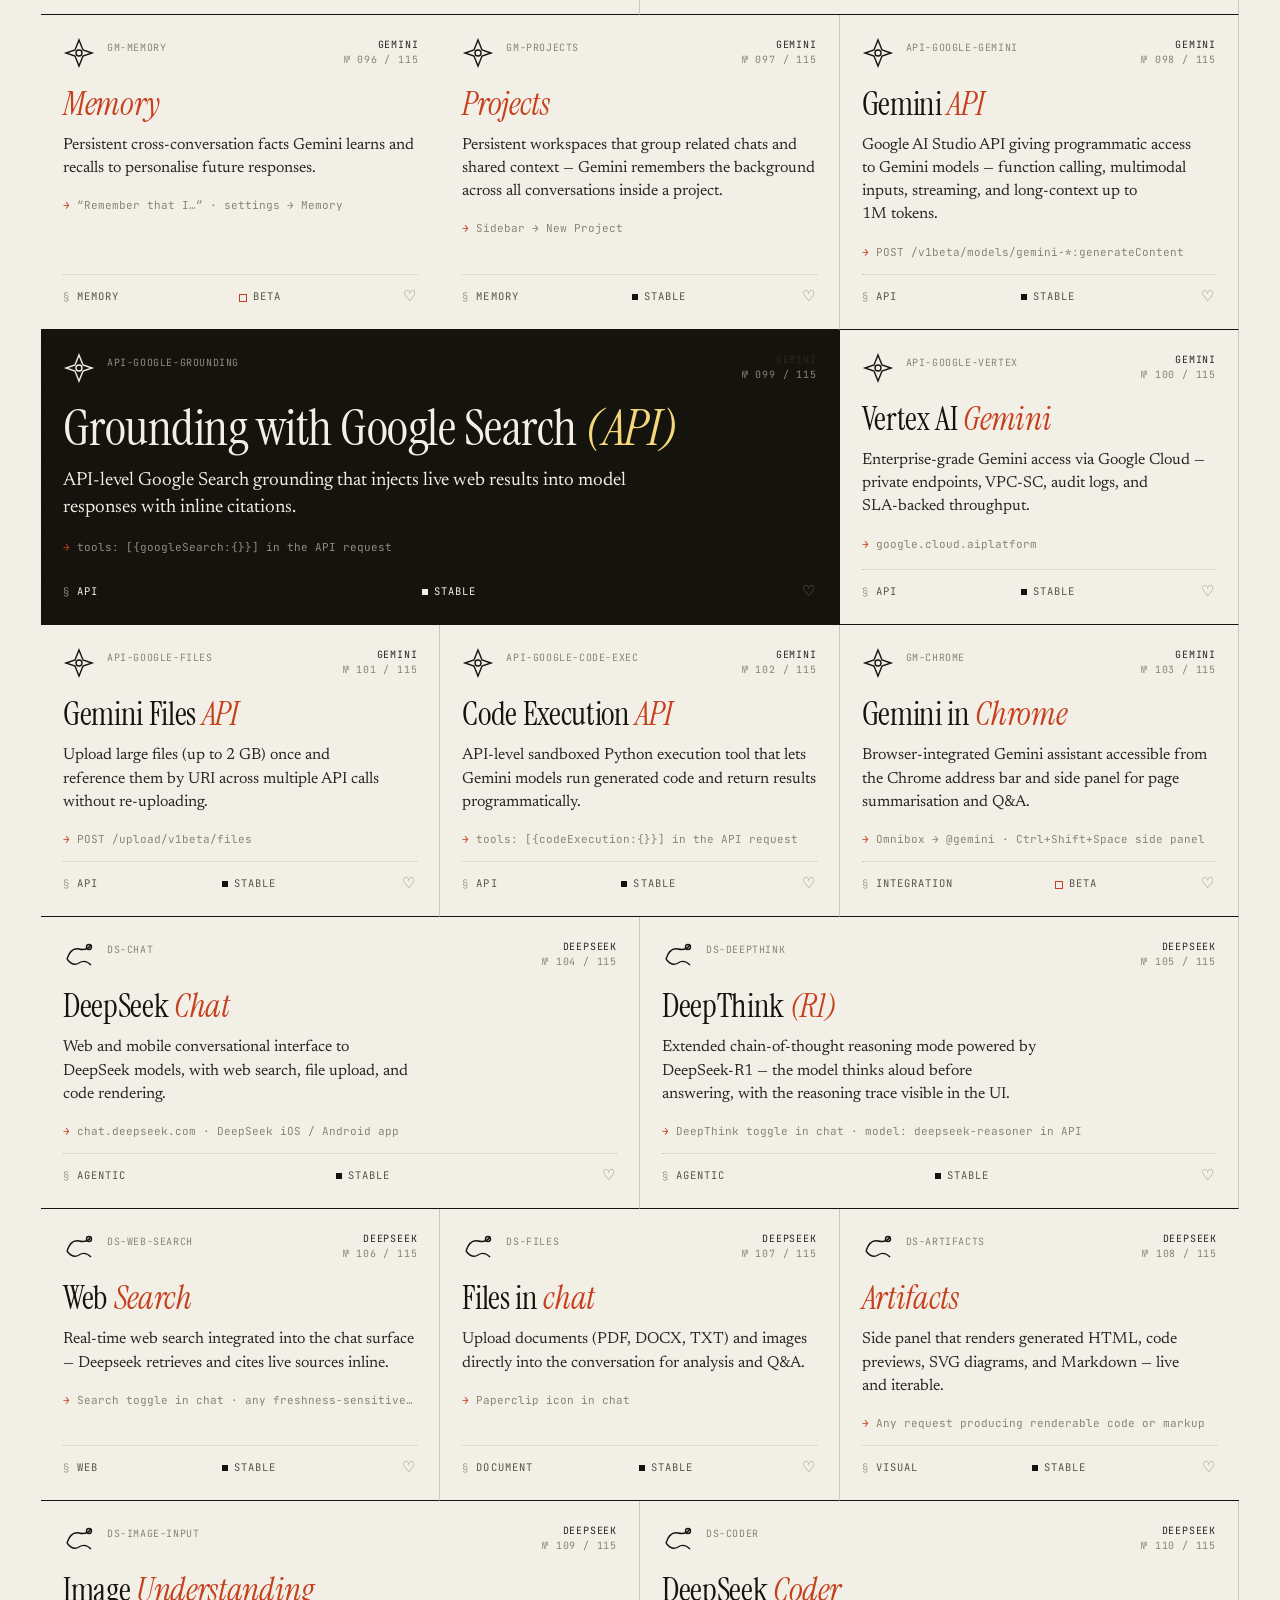
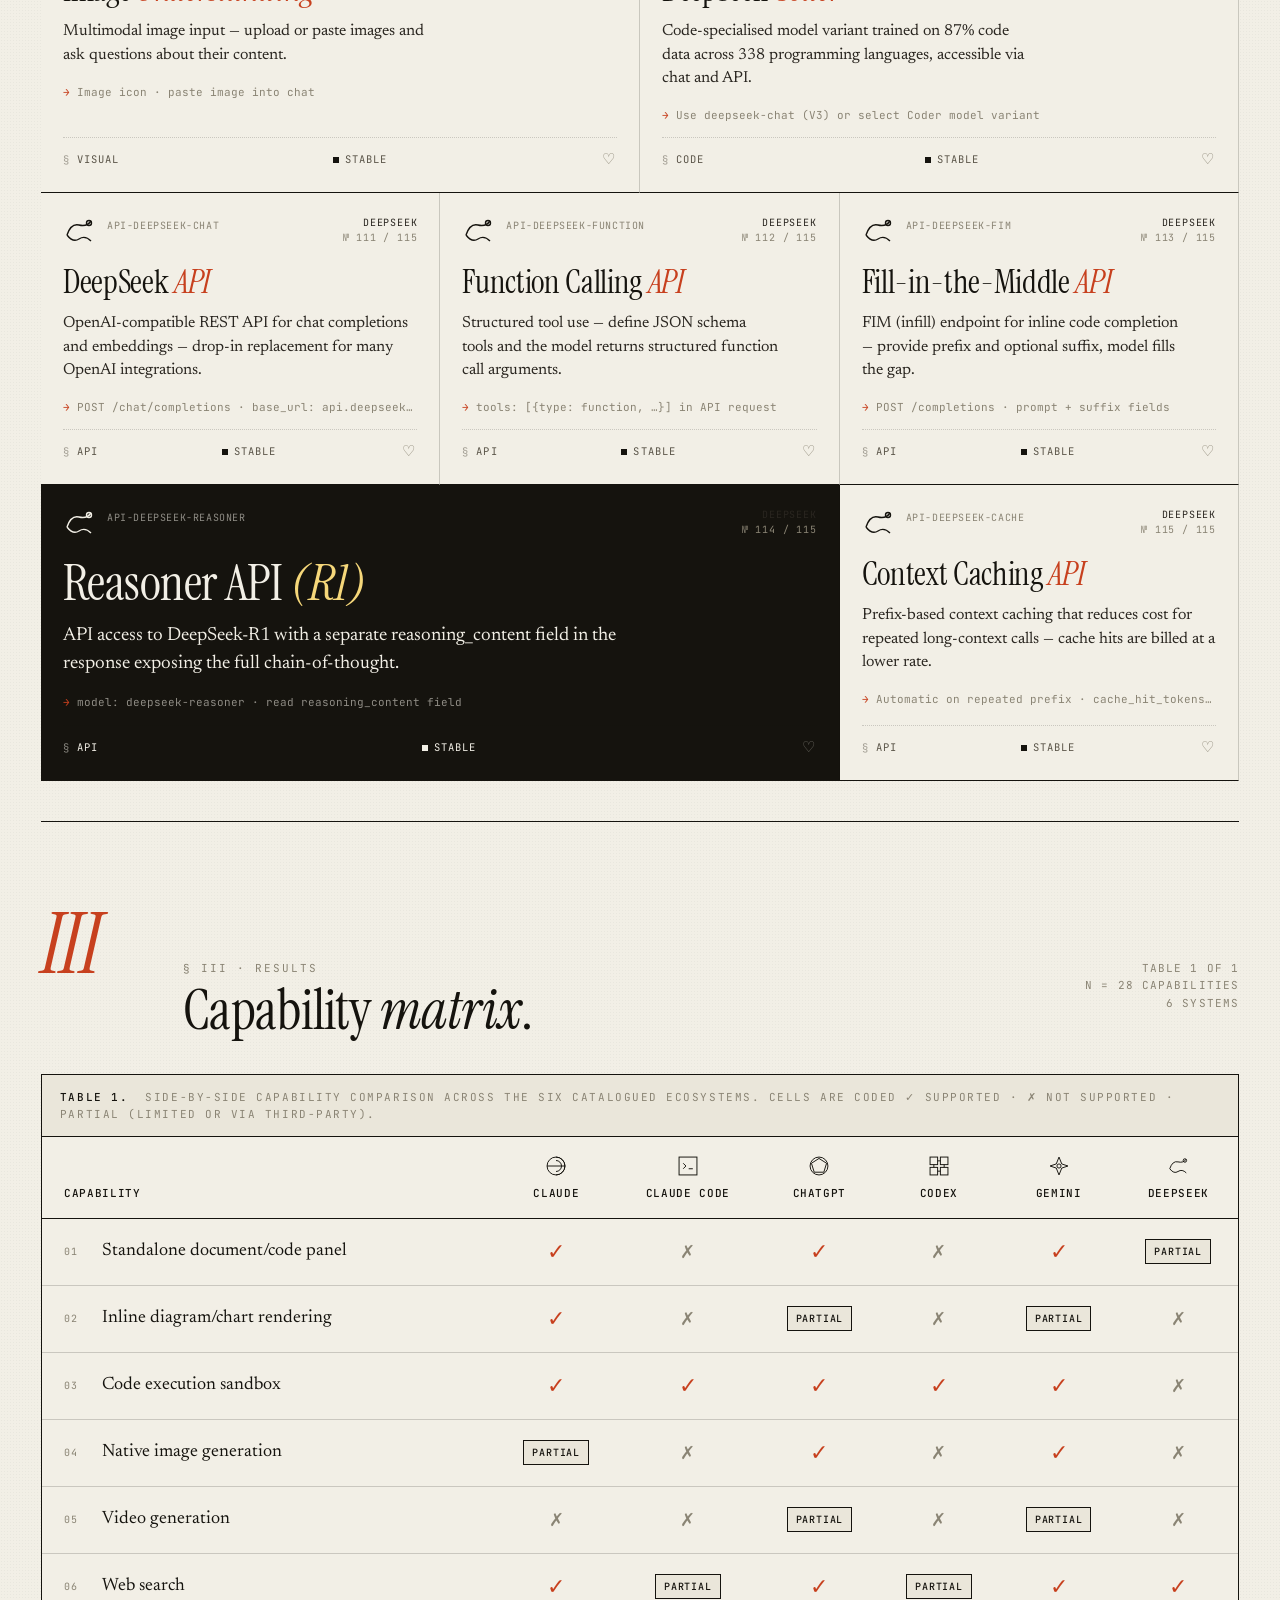
==== commit f7b3dfe0: "feat: Add Skill form — add skills directly from the site UI - 'Add skill +' button in grid toolbar o" ====
--- a/SkillsAllYouNeed.html
+++ b/SkillsAllYouNeed.html
@@ -1107,6 +1107,76 @@
     .grid-toolbar, .scroll-top, .active-filters,
     .sheet-nav, .sheet-actions{ display:none !important; }
   }
+
+  /* ── Add Skill form ─── */
+  .add-scrim{
+    position:fixed; inset:0; background:rgba(21,19,14,.62);
+    z-index:50; display:none; align-items:flex-start;
+    justify-content:center; padding:48px 24px; overflow-y:auto;
+  }
+  .add-scrim.open{ display:flex; }
+  .add-sheet{
+    background:var(--paper); width:100%; max-width:680px;
+    padding:48px 56px 48px; position:relative;
+    border:1px solid var(--ink);
+    box-shadow:18px 18px 0 -2px var(--ink);
+  }
+  @media(max-width:720px){ .add-sheet{ padding:36px 24px; box-shadow:8px 8px 0 -2px var(--ink); } }
+  .add-sheet h3{
+    font-family:var(--serif-display); font-weight:400;
+    font-size:clamp(36px,4vw,56px); line-height:1; letter-spacing:-.015em;
+    margin:0 0 6px;
+  }
+  .add-sheet h3 .it{ font-style:italic; color:var(--accent); }
+  .add-sheet .form-sub{
+    font-family:var(--mono); font-size:11px; text-transform:uppercase;
+    letter-spacing:.1em; color:var(--ink-mute); margin-bottom:28px;
+    padding-bottom:18px; border-bottom:1px solid var(--rule);
+  }
+  .form-row{ display:grid; grid-template-columns:1fr 1fr; gap:16px; margin-bottom:16px; }
+  .form-row.full{ grid-template-columns:1fr; }
+  @media(max-width:540px){ .form-row{ grid-template-columns:1fr; } }
+  .form-group{ display:flex; flex-direction:column; gap:5px; }
+  .form-group label{
+    font-family:var(--mono); font-size:10.5px; text-transform:uppercase;
+    letter-spacing:.12em; color:var(--ink-mute);
+  }
+  .form-group input,.form-group select,.form-group textarea{
+    font-family:var(--serif-body); font-size:16px;
+    border:1px solid var(--rule); background:var(--paper);
+    color:var(--ink); padding:10px 12px; outline:none;
+    border-radius:0; -webkit-appearance:none; resize:vertical;
+  }
+  .form-group input:focus,.form-group select:focus,.form-group textarea:focus{
+    border-color:var(--ink); box-shadow:3px 3px 0 -1px var(--ink);
+  }
+  .form-group .id-preview{
+    font-family:var(--mono); font-size:11px; color:var(--ink-mute); margin-top:2px;
+  }
+  .form-group .id-preview b{ color:var(--accent); }
+  .form-actions{ display:flex; gap:10px; margin-top:24px; padding-top:18px; border-top:1px solid var(--rule); flex-wrap:wrap; }
+  .btn-primary{
+    font-family:var(--mono); font-size:11px; letter-spacing:.1em;
+    text-transform:uppercase; padding:10px 20px;
+    background:var(--ink); color:var(--paper); border:1px solid var(--ink);
+    cursor:pointer; transition:background .12s ease, border-color .12s ease;
+  }
+  .btn-primary:hover{ background:var(--accent); border-color:var(--accent); }
+  .btn-ghost{
+    font-family:var(--mono); font-size:11px; letter-spacing:.1em;
+    text-transform:uppercase; padding:10px 20px;
+    background:transparent; color:var(--ink-soft); border:1px solid var(--rule);
+    cursor:pointer; transition:background .12s ease, color .12s ease;
+  }
+  .btn-ghost:hover{ background:var(--ink); color:var(--paper); }
+  .custom-badge{
+    font-family:var(--mono); font-size:9px; text-transform:uppercase;
+    letter-spacing:.06em; color:var(--paper); background:var(--accent);
+    padding:1px 5px; margin-left:6px; vertical-align:middle;
+  }
+  .card.featured .custom-badge{ background:var(--highlight); color:var(--ink); }
+  .sheet-actions button.is-delete{ color:var(--ink-mute); }
+  .sheet-actions button.is-delete:hover{ background:var(--accent); color:var(--paper); border-color:var(--accent); }
 </style>
 </head>
 
@@ -1232,6 +1302,7 @@
 
     <div class="grid-toolbar" id="grid-toolbar">
       <button id="surprise-btn" class="chip" aria-label="Open a random skill">Surprise me →</button>
+      <button id="add-skill-btn" class="chip" aria-label="Add a new skill">Add skill +</button>
       <span class="spacer"></span>
       <button id="fav-filter-btn" class="chip" aria-pressed="false" aria-label="Show saved skills only">Saved <span id="fav-count" class="badge"></span></button>
       <button id="export-btn" class="chip" aria-label="Export visible skills as JSON">Export JSON ↓</button>
@@ -1342,6 +1413,90 @@
     <dt>r</dt><dd>open a random skill from current results</dd>
   </dl>
 </aside>
+
+<!-- ─── ADD SKILL SCRIM ─── -->
+<div class="add-scrim" id="add-scrim" role="dialog" aria-modal="true" aria-label="Add a new skill">
+  <div class="add-sheet">
+    <button class="close" id="add-close-btn" aria-label="Close" style="position:absolute;top:18px;right:18px;font-family:var(--mono);font-size:11px;text-transform:uppercase;letter-spacing:.12em;border:1px solid var(--rule);padding:6px 10px;background:none;cursor:pointer;">Close ✕</button>
+    <h3>Add a <span class="it">skill.</span></h3>
+    <p class="form-sub">Saves to this browser · survives refreshes · export JSON to back up</p>
+    <form id="add-skill-form" novalidate>
+      <div class="form-row">
+        <div class="form-group">
+          <label for="f-name">Name *</label>
+          <input id="f-name" type="text" placeholder="e.g. Smart Notes" autocomplete="off" />
+        </div>
+        <div class="form-group">
+          <label for="f-ecosystem">Ecosystem *</label>
+          <select id="f-ecosystem">
+            <option value="">— select —</option>
+            <option>Claude</option>
+            <option>Claude Code</option>
+            <option>ChatGPT</option>
+            <option>Codex</option>
+            <option>Gemini</option>
+            <option>DeepSeek</option>
+          </select>
+        </div>
+      </div>
+      <div class="form-row">
+        <div class="form-group">
+          <label for="f-category">Category *</label>
+          <select id="f-category">
+            <option value="">— select —</option>
+            <option>Document</option>
+            <option>Code</option>
+            <option>Web</option>
+            <option>Data</option>
+            <option>Memory</option>
+            <option>Integration</option>
+            <option>Visual</option>
+            <option>Agentic</option>
+            <option>API</option>
+          </select>
+        </div>
+        <div class="form-group">
+          <label for="f-status">Status *</label>
+          <select id="f-status">
+            <option value="">— select —</option>
+            <option>Stable</option>
+            <option>Beta</option>
+            <option>Deprecated</option>
+          </select>
+        </div>
+      </div>
+      <div class="form-row full">
+        <div class="form-group">
+          <label for="f-desc">Description *</label>
+          <textarea id="f-desc" rows="2" placeholder="What this skill does in one or two sentences."></textarea>
+        </div>
+      </div>
+      <div class="form-row full">
+        <div class="form-group">
+          <label for="f-trigger">Trigger phrase *</label>
+          <input id="f-trigger" type="text" placeholder='"Phrase that triggers it" · "alternate phrasing"' autocomplete="off" />
+        </div>
+      </div>
+      <div class="form-row full">
+        <div class="form-group">
+          <label for="f-example">Worked example *</label>
+          <textarea id="f-example" rows="2" placeholder="A concrete real-world scenario showing the skill in action."></textarea>
+        </div>
+      </div>
+      <div class="form-row full">
+        <div class="form-group">
+          <label for="f-source">Source URL</label>
+          <input id="f-source" type="url" placeholder="https://docs.example.com/this-skill" />
+          <span class="id-preview" id="id-preview">id: <b>—</b></span>
+        </div>
+      </div>
+      <div class="form-actions">
+        <button type="submit" class="btn-primary">Add to catalog →</button>
+        <button type="button" class="btn-ghost" id="add-cancel-btn">Cancel</button>
+      </div>
+    </form>
+  </div>
+</div>
 
 <!-- ─── TOAST ─── -->
 <div class="toast" id="toast" role="status" aria-live="polite">link copied</div>
@@ -1996,6 +2151,14 @@
     source:"https://api-docs.deepseek.com/guides/kv_cache"}
 ];
 
+/* ───── Merge custom skills from localStorage into SKILLS ───── */
+(function(){
+  try{
+    const custom = JSON.parse(localStorage.getItem("skills-custom")||"[]");
+    custom.forEach(s=>{ if(!SKILLS.find(x=>x.id===s.id)) SKILLS.push(s); });
+  }catch(e){}
+})();
+
 /* ───── Comparison matrix ───── */
 const MATRIX_ROWS = [
   /* capability                           Claude  CC    GPT   Codex Gemini DS */
@@ -2199,7 +2362,7 @@
       <div class="top">
         <div class="glyph">${GLYPHS[s.ecosystem]}</div>
         <div class="id-wrap">
-          <div class="id">${s.id}</div>
+          <div class="id">${s.id}${s._custom?'<span class="custom-badge">custom</span>':''}</div>
           <button class="anchor" title="Copy deep link" aria-label="Copy deep link to ${s.name}" data-copy="${s.id}">¶</button>
         </div>
         <div class="meta-top" style="flex:1">
@@ -2335,6 +2498,22 @@
     showToast("trigger copied");
   });
 
+  if(s._custom){
+    const delBtn = document.createElement("button");
+    delBtn.className = "is-delete"; delBtn.textContent = "Delete ✕";
+    delBtn.setAttribute("aria-label","Delete this custom skill");
+    delBtn.addEventListener("click", ()=>{
+      if(!confirm(`Delete "${s.name}"? This cannot be undone.`)) return;
+      const idx = SKILLS.findIndex(x=>x.id===s.id);
+      if(idx > -1) SKILLS.splice(idx, 1);
+      const remaining = JSON.parse(localStorage.getItem("skills-custom")||"[]").filter(x=>x.id!==s.id);
+      localStorage.setItem("skills-custom", JSON.stringify(remaining));
+      closeSheet(); render();
+      showToast(`"${s.name}" deleted`);
+    });
+    sheet.querySelector(".sheet-actions").appendChild(delBtn);
+  }
+
   if(opts.pushHash !== false && location.hash !== "#"+s.id){
     history.replaceState(null, "", "#"+s.id);
   }
@@ -2611,6 +2790,74 @@
   render();
 });
 
+/* ───── Add Skill modal ───── */
+const ECO_PREFIX = {
+  "Claude":"cl","Claude Code":"cc","ChatGPT":"gpt",
+  "Codex":"cx","Gemini":"gm","DeepSeek":"ds"
+};
+function genId(eco, name){
+  const prefix = ECO_PREFIX[eco] || "xx";
+  const slug = name.toLowerCase().trim().replace(/[^a-z0-9]+/g,"-").replace(/^-|-$/g,"");
+  return prefix + "-" + slug;
+}
+function openAddSheet(){
+  document.getElementById("add-scrim").classList.add("open");
+  document.body.style.overflow = "hidden";
+  setTimeout(()=>document.getElementById("f-name").focus(), 60);
+}
+function closeAddSheet(){
+  document.getElementById("add-scrim").classList.remove("open");
+  document.body.style.overflow = "";
+  document.getElementById("add-skill-form").reset();
+  document.getElementById("id-preview").innerHTML = "id: <b>—</b>";
+}
+document.getElementById("add-skill-btn").addEventListener("click", openAddSheet);
+document.getElementById("add-close-btn").addEventListener("click", closeAddSheet);
+document.getElementById("add-cancel-btn").addEventListener("click", closeAddSheet);
+document.getElementById("add-scrim").addEventListener("click", e=>{ if(e.target.id==="add-scrim") closeAddSheet(); });
+
+// Live ID preview as user types name / picks ecosystem
+["f-name","f-ecosystem"].forEach(fid=>{
+  document.getElementById(fid).addEventListener("input", ()=>{
+    const name = document.getElementById("f-name").value;
+    const eco  = document.getElementById("f-ecosystem").value;
+    const el   = document.getElementById("id-preview");
+    el.innerHTML = (name && eco) ? `id: <b>${genId(eco,name)}</b>` : "id: <b>—</b>";
+  });
+});
+
+document.getElementById("add-skill-form").addEventListener("submit", e=>{
+  e.preventDefault();
+  const val = id => document.getElementById(id).value.trim();
+  const name        = val("f-name");
+  const ecosystem   = val("f-ecosystem");
+  const category    = val("f-category");
+  const status      = val("f-status");
+  const description = val("f-desc");
+  const trigger     = val("f-trigger");
+  const example     = val("f-example");
+  const source      = val("f-source") || "#";
+
+  if(!name||!ecosystem||!category||!status||!description||!trigger||!example){
+    showToast("please fill in all required fields");
+    return;
+  }
+  const id = genId(ecosystem, name);
+  if(SKILLS.find(x=>x.id===id)){
+    showToast("a skill with that name already exists");
+    return;
+  }
+  const skill = {id,name,ecosystem,category,status,description,trigger,example,source,_custom:true};
+  SKILLS.push(skill);
+  const saved = JSON.parse(localStorage.getItem("skills-custom")||"[]");
+  saved.push(skill);
+  localStorage.setItem("skills-custom", JSON.stringify(saved));
+  closeAddSheet();
+  render();
+  showToast(`"${name}" added`);
+  requestAnimationFrame(()=>openSheet(skill));
+});
+
 /* ───── Boot ───── */
 buildChips();
 buildEcoStrip();
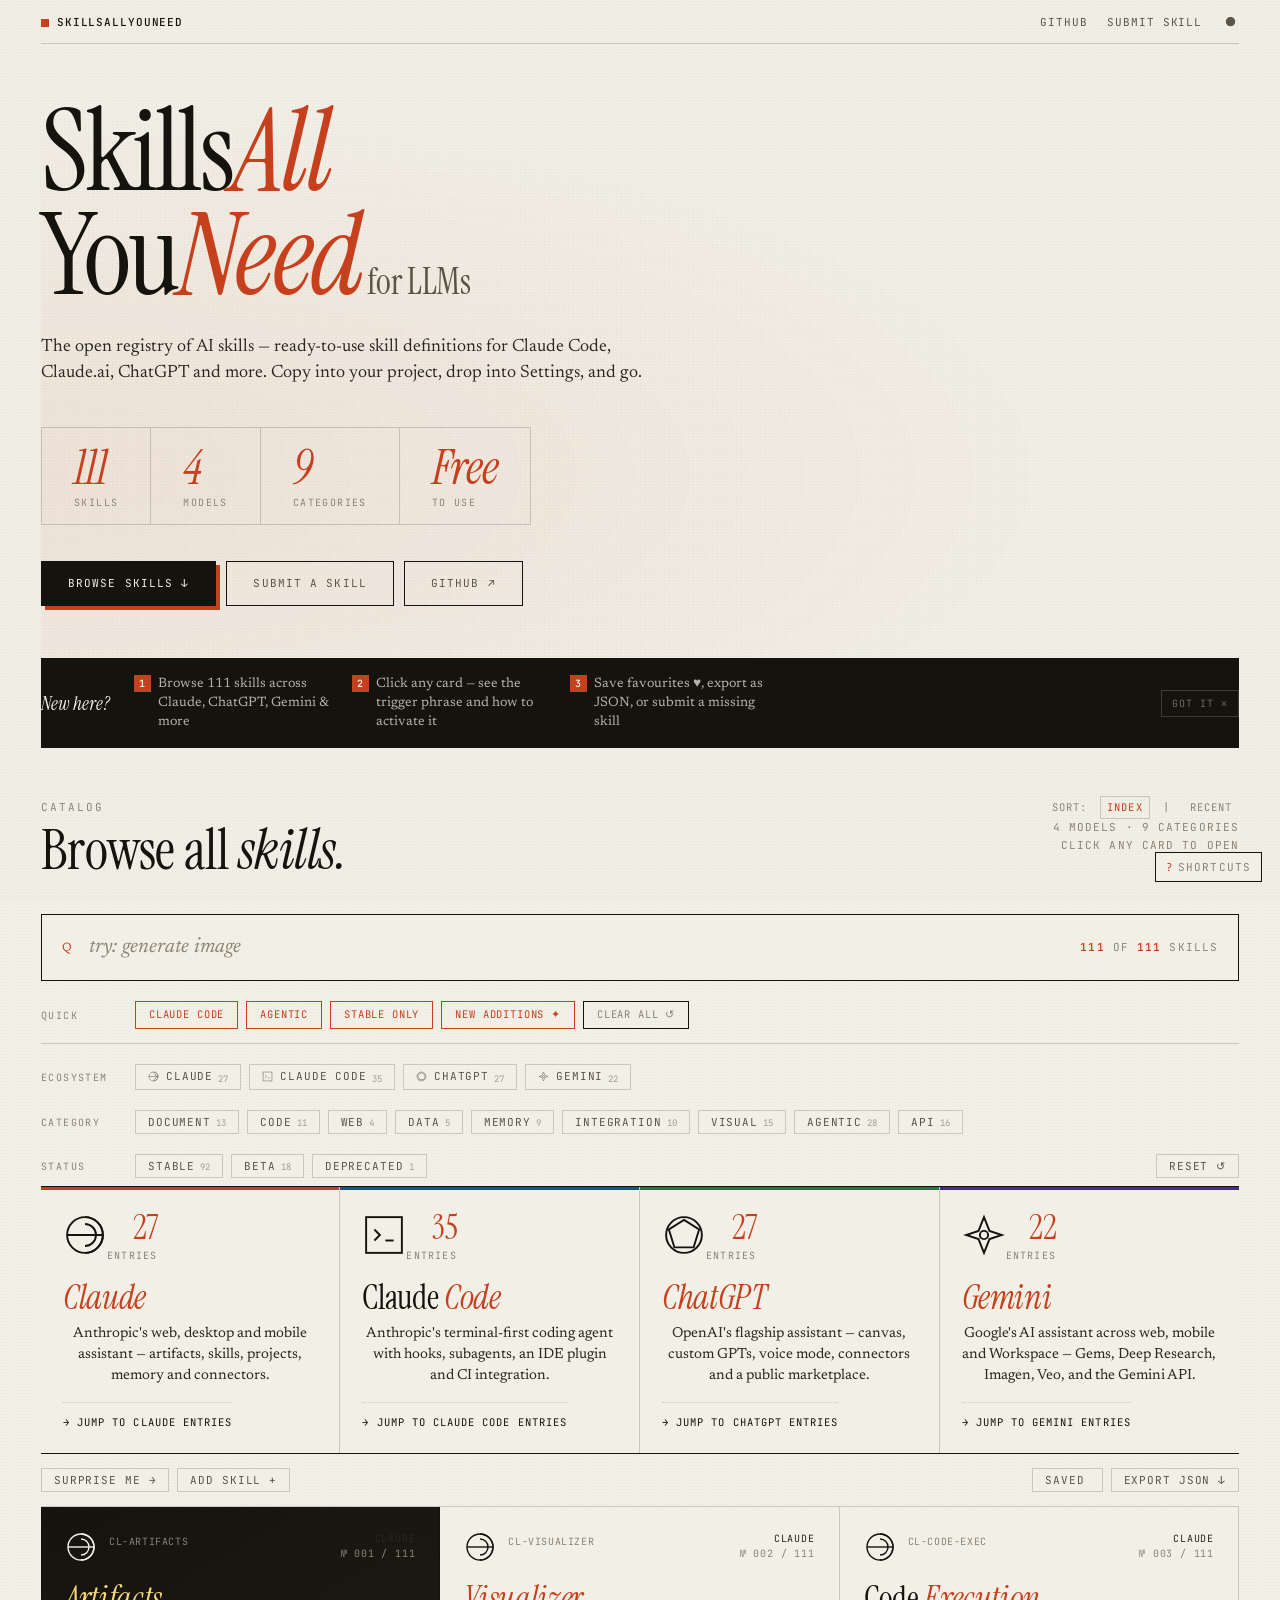
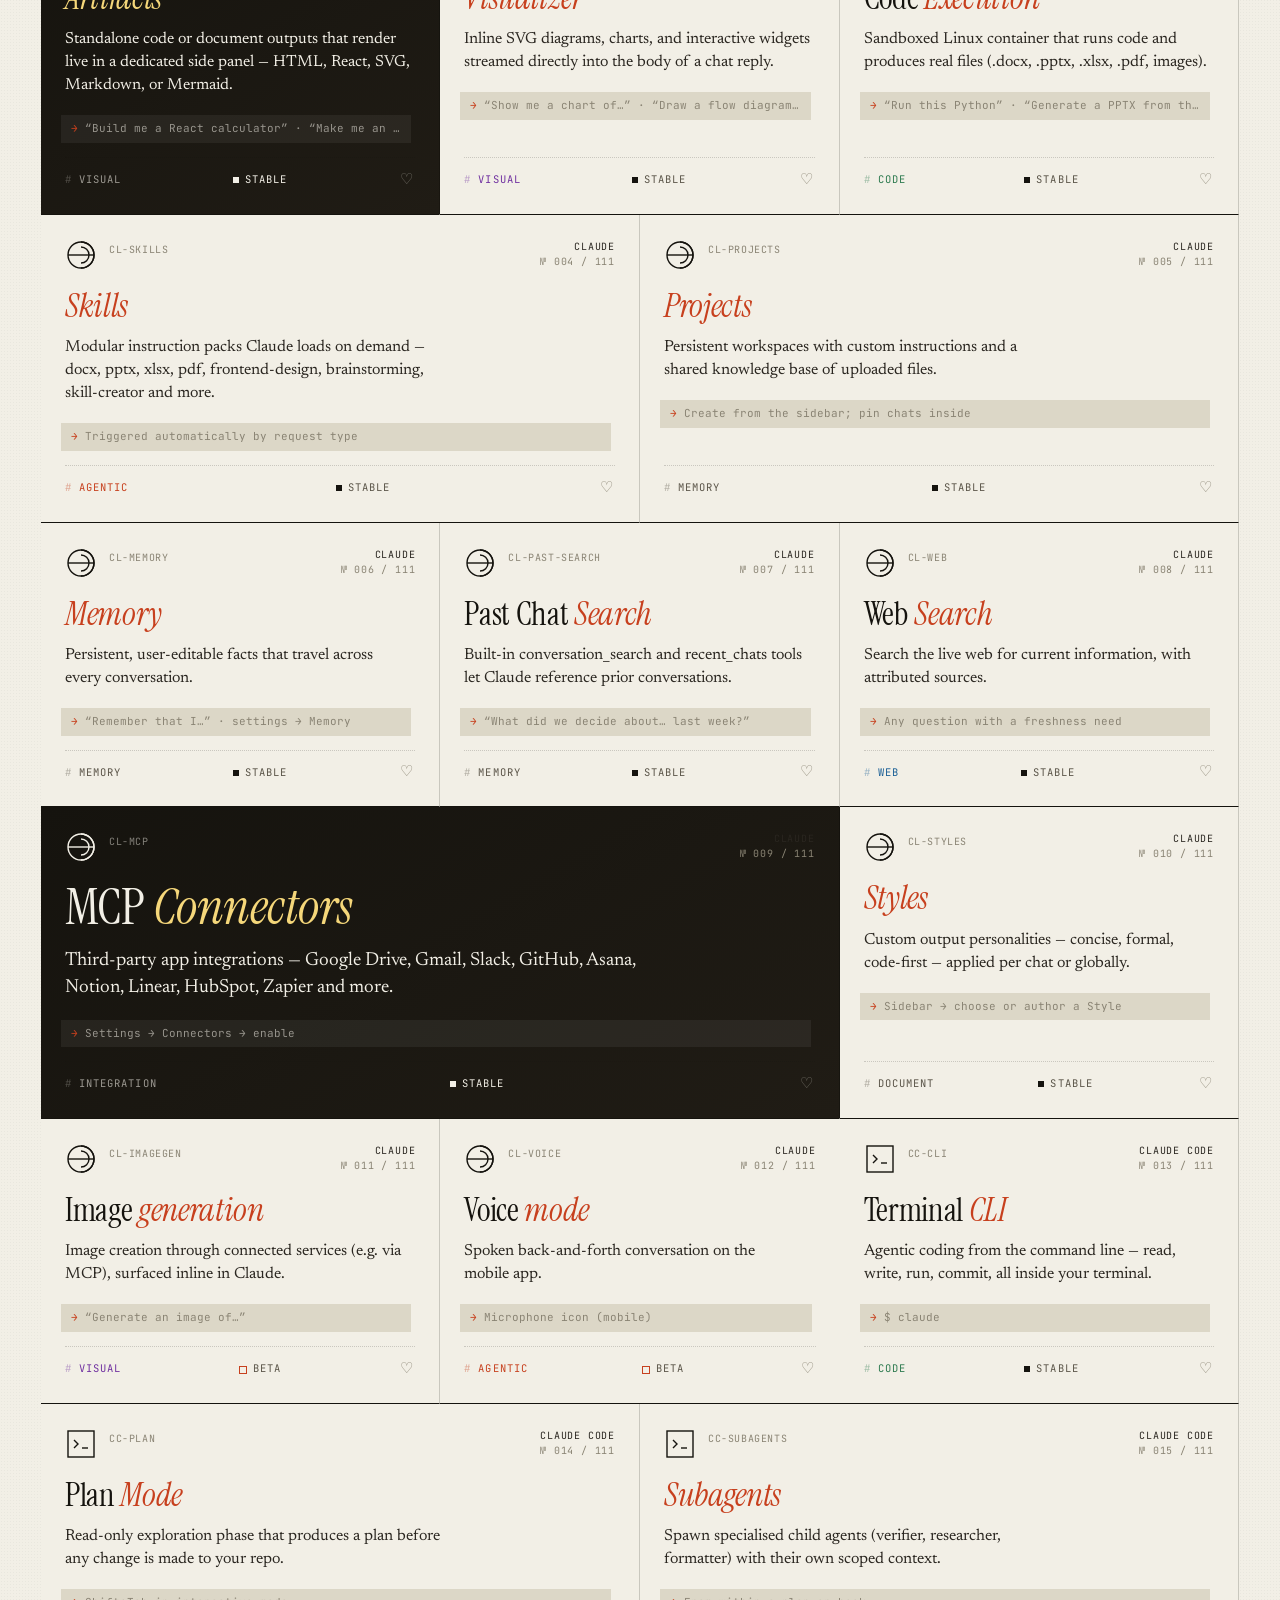
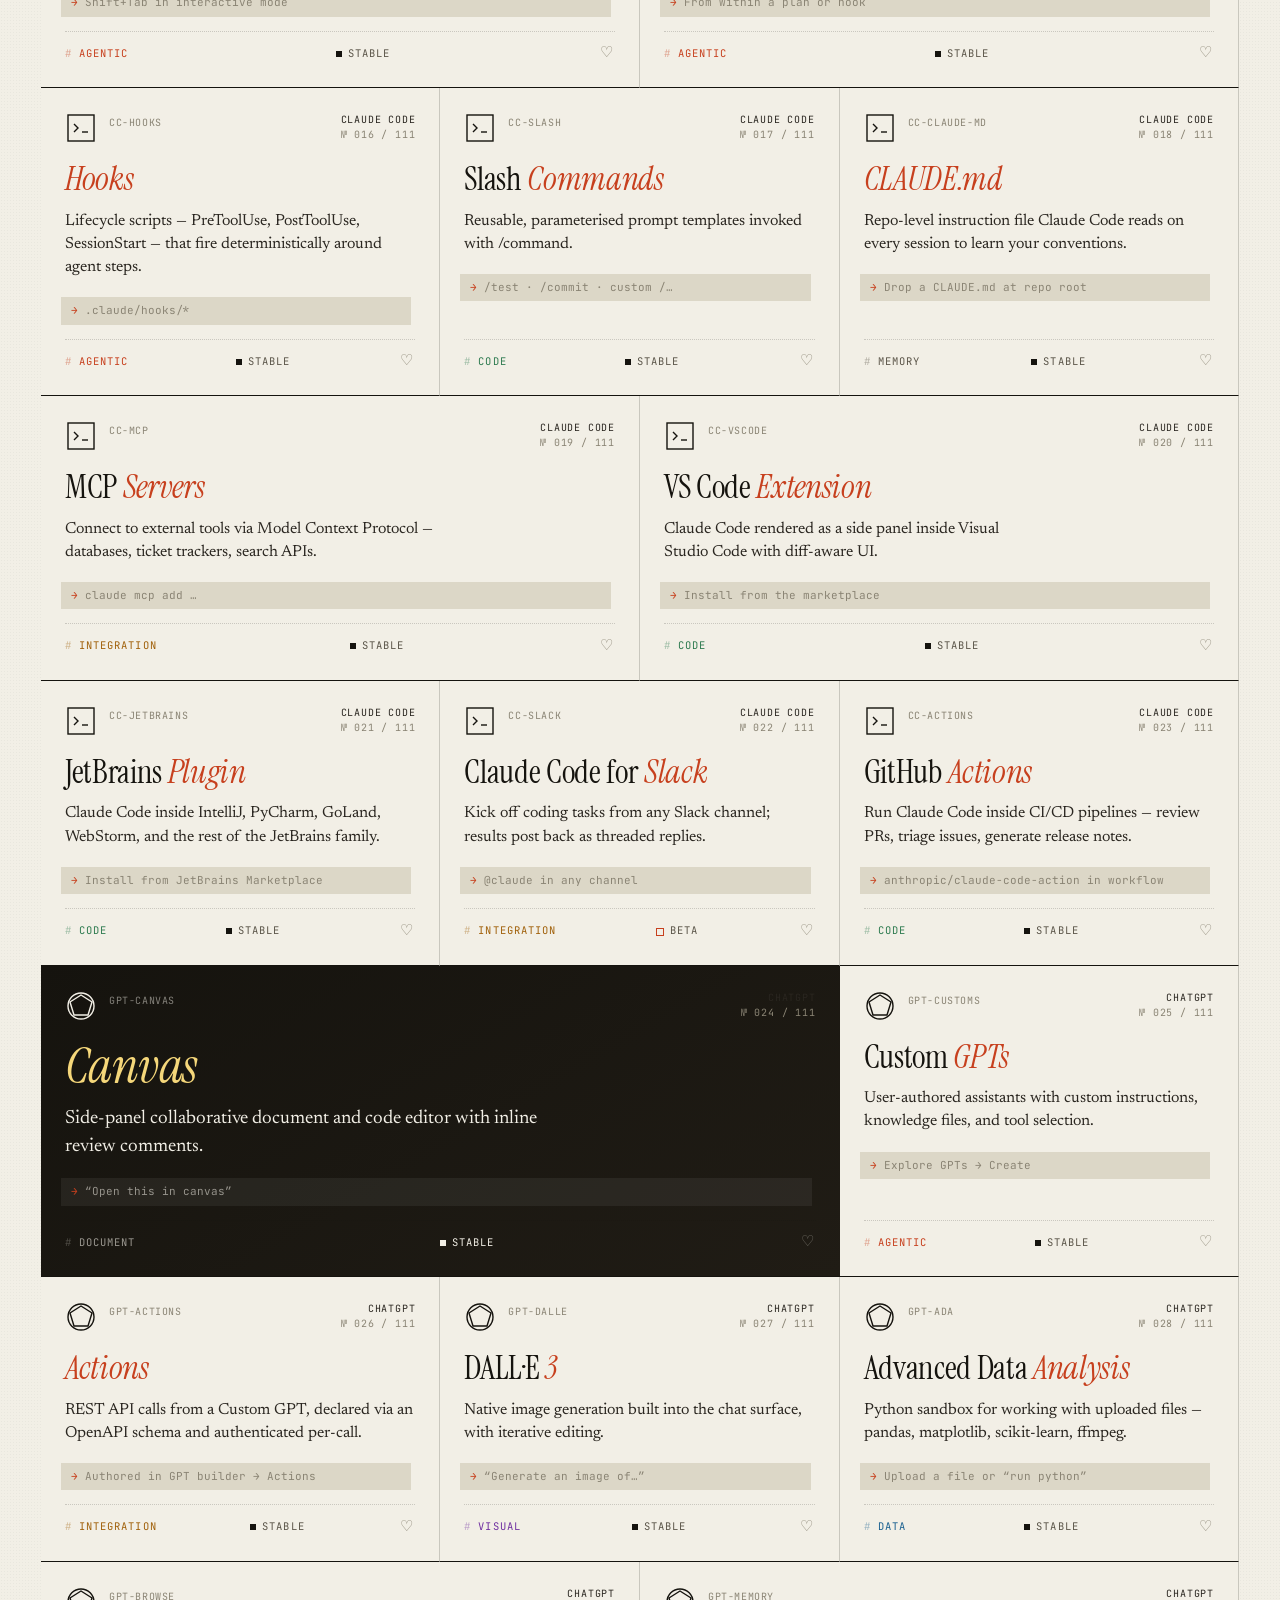
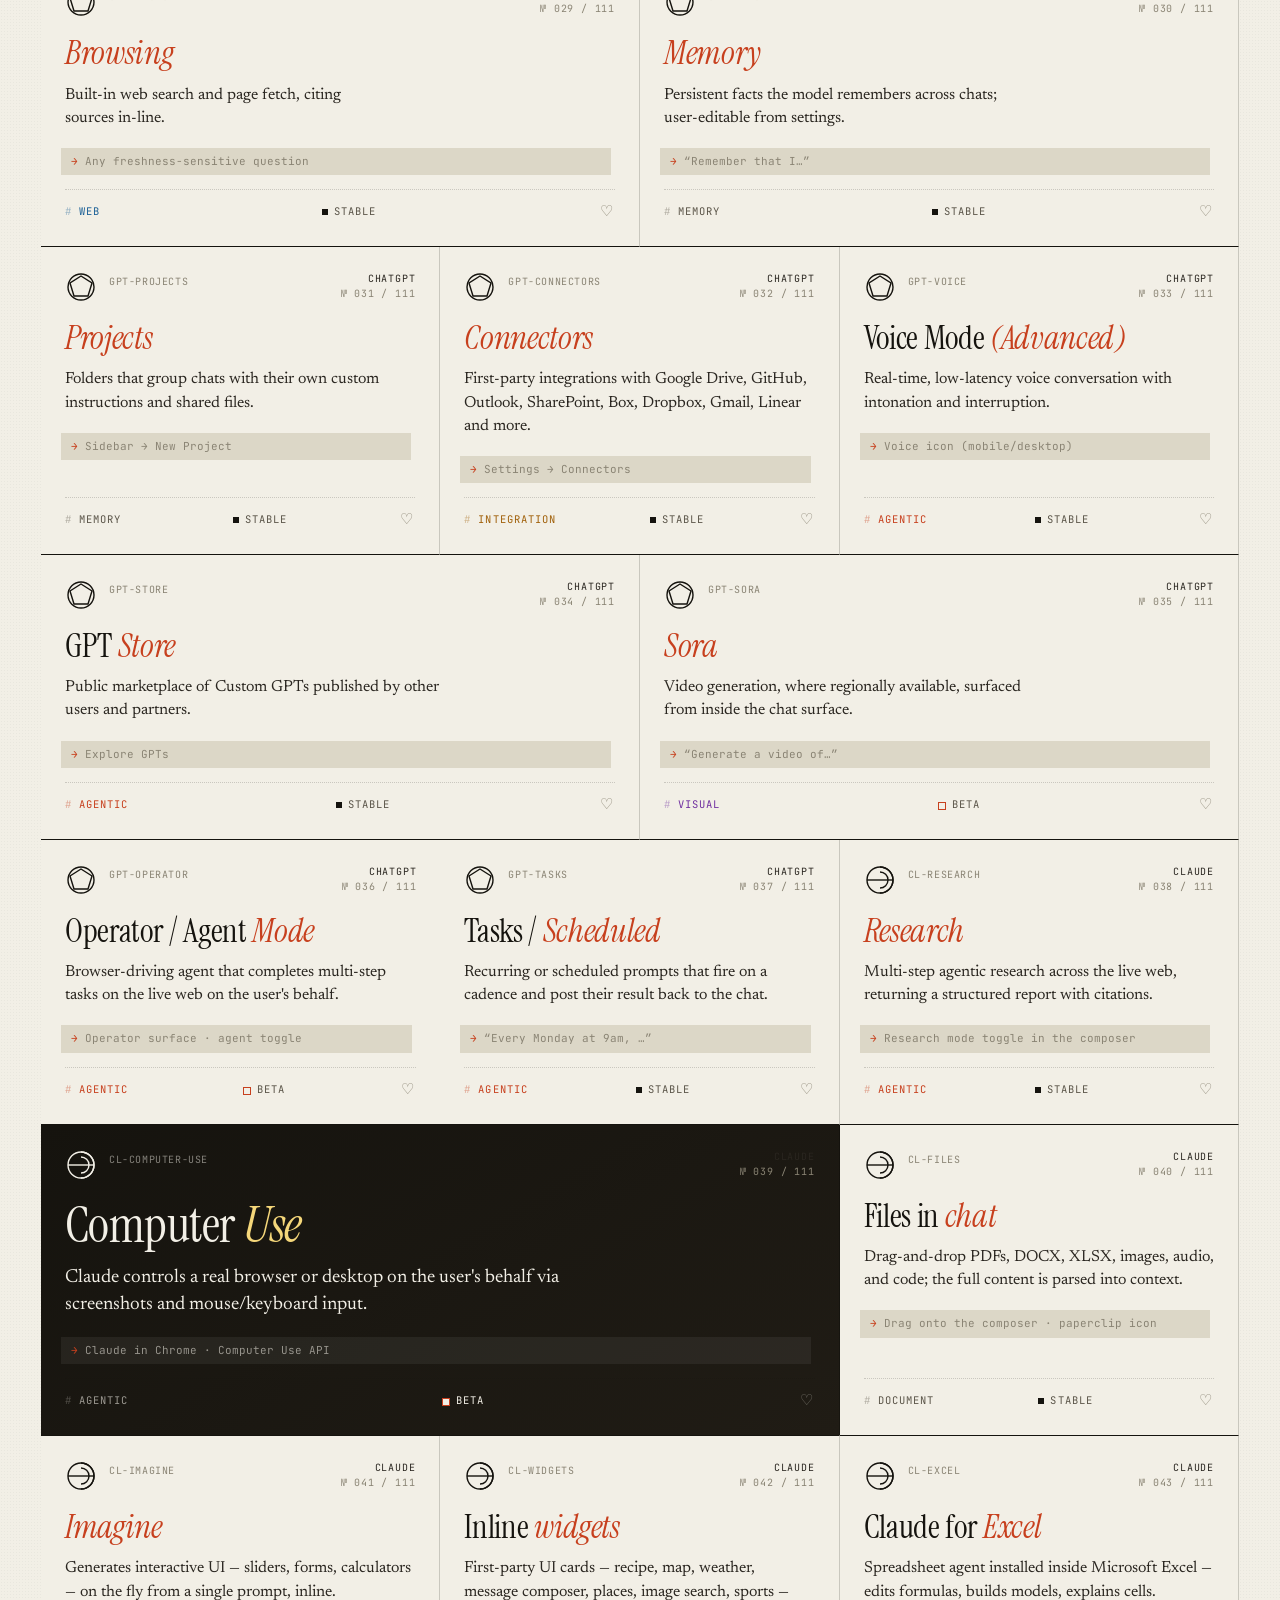
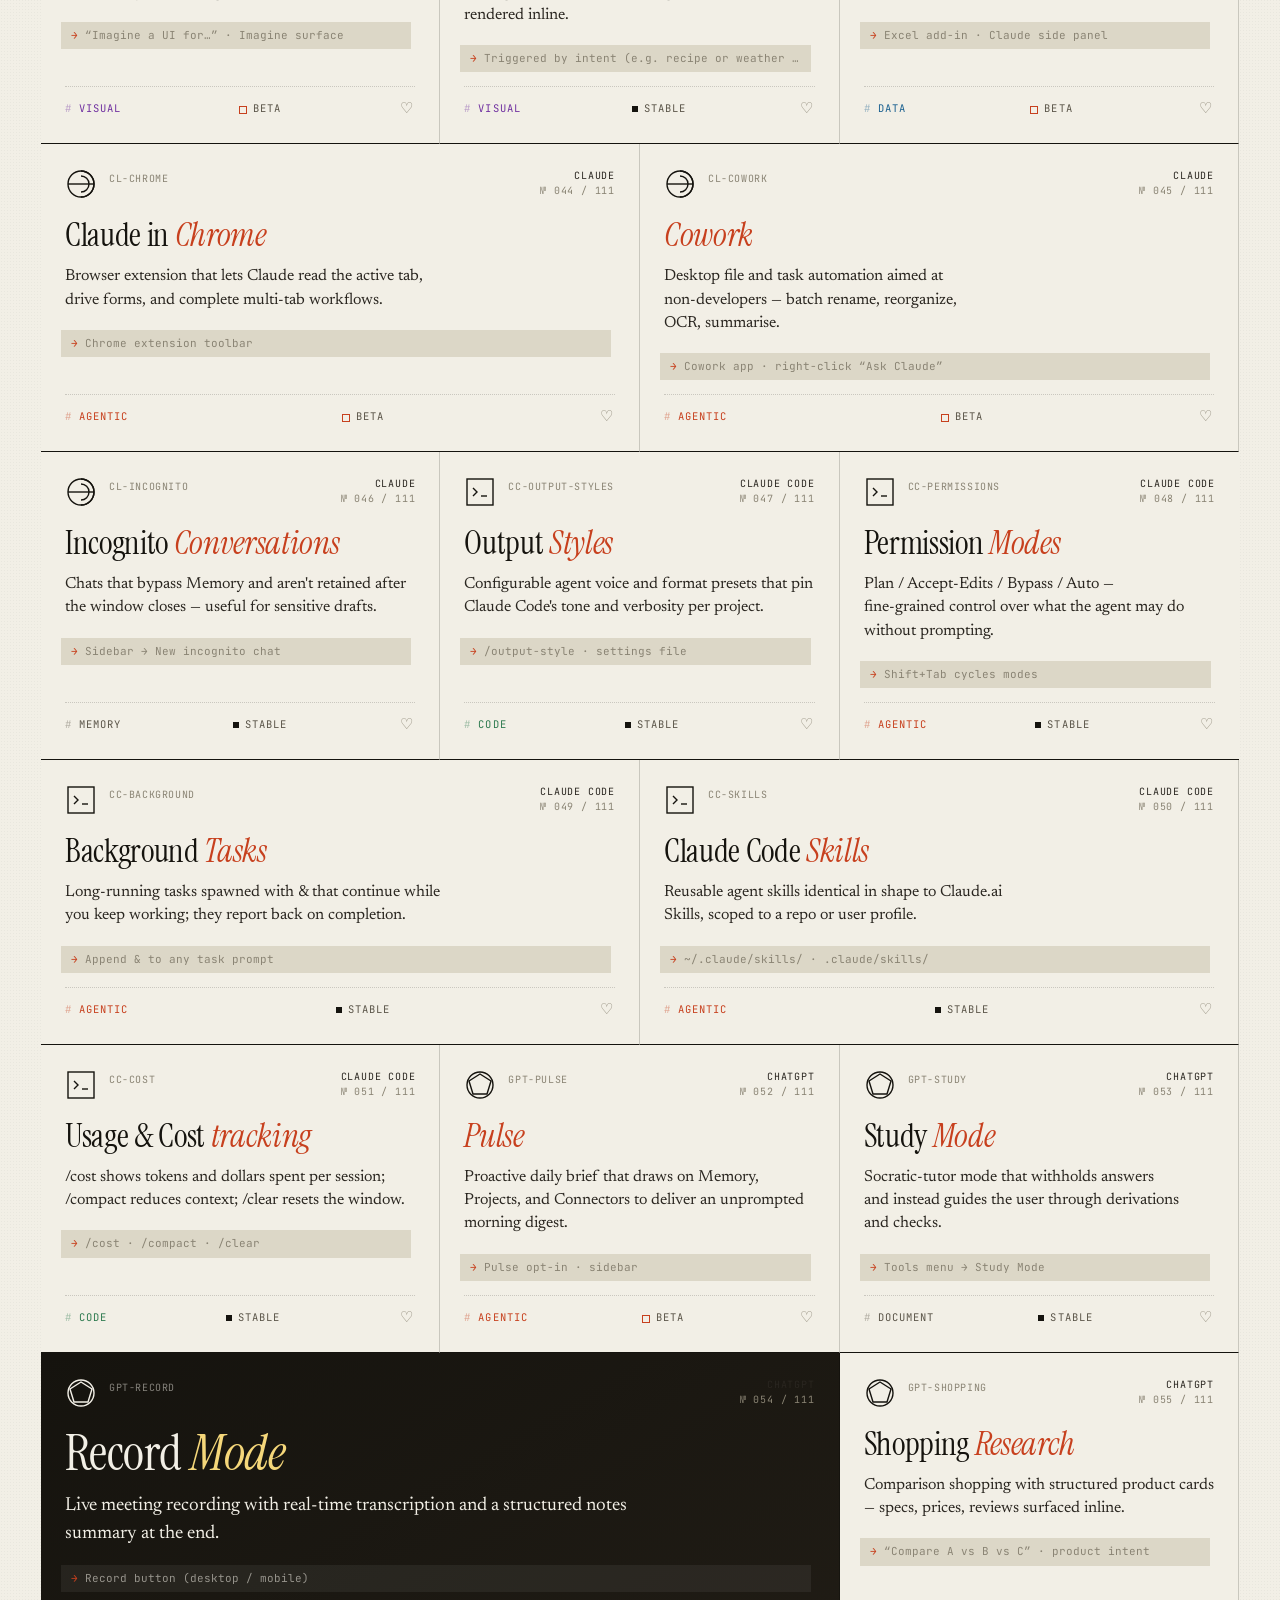
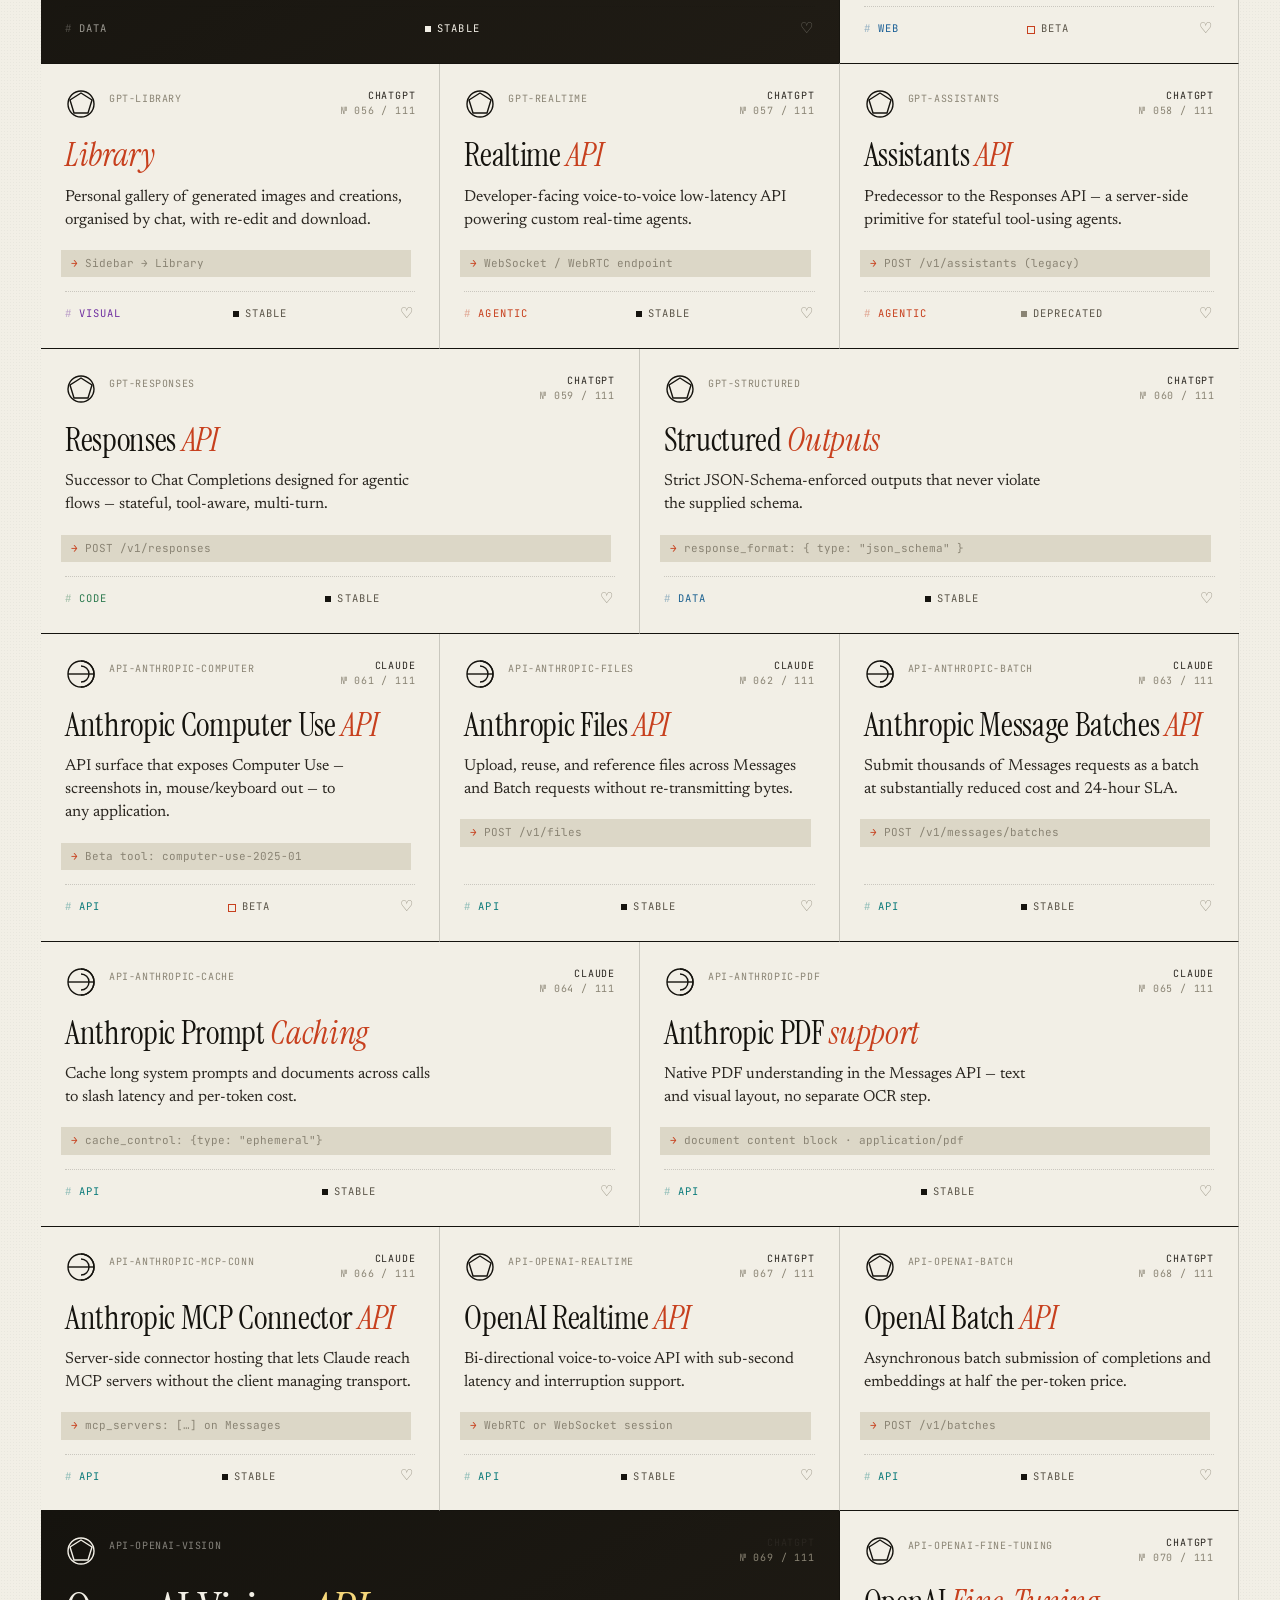
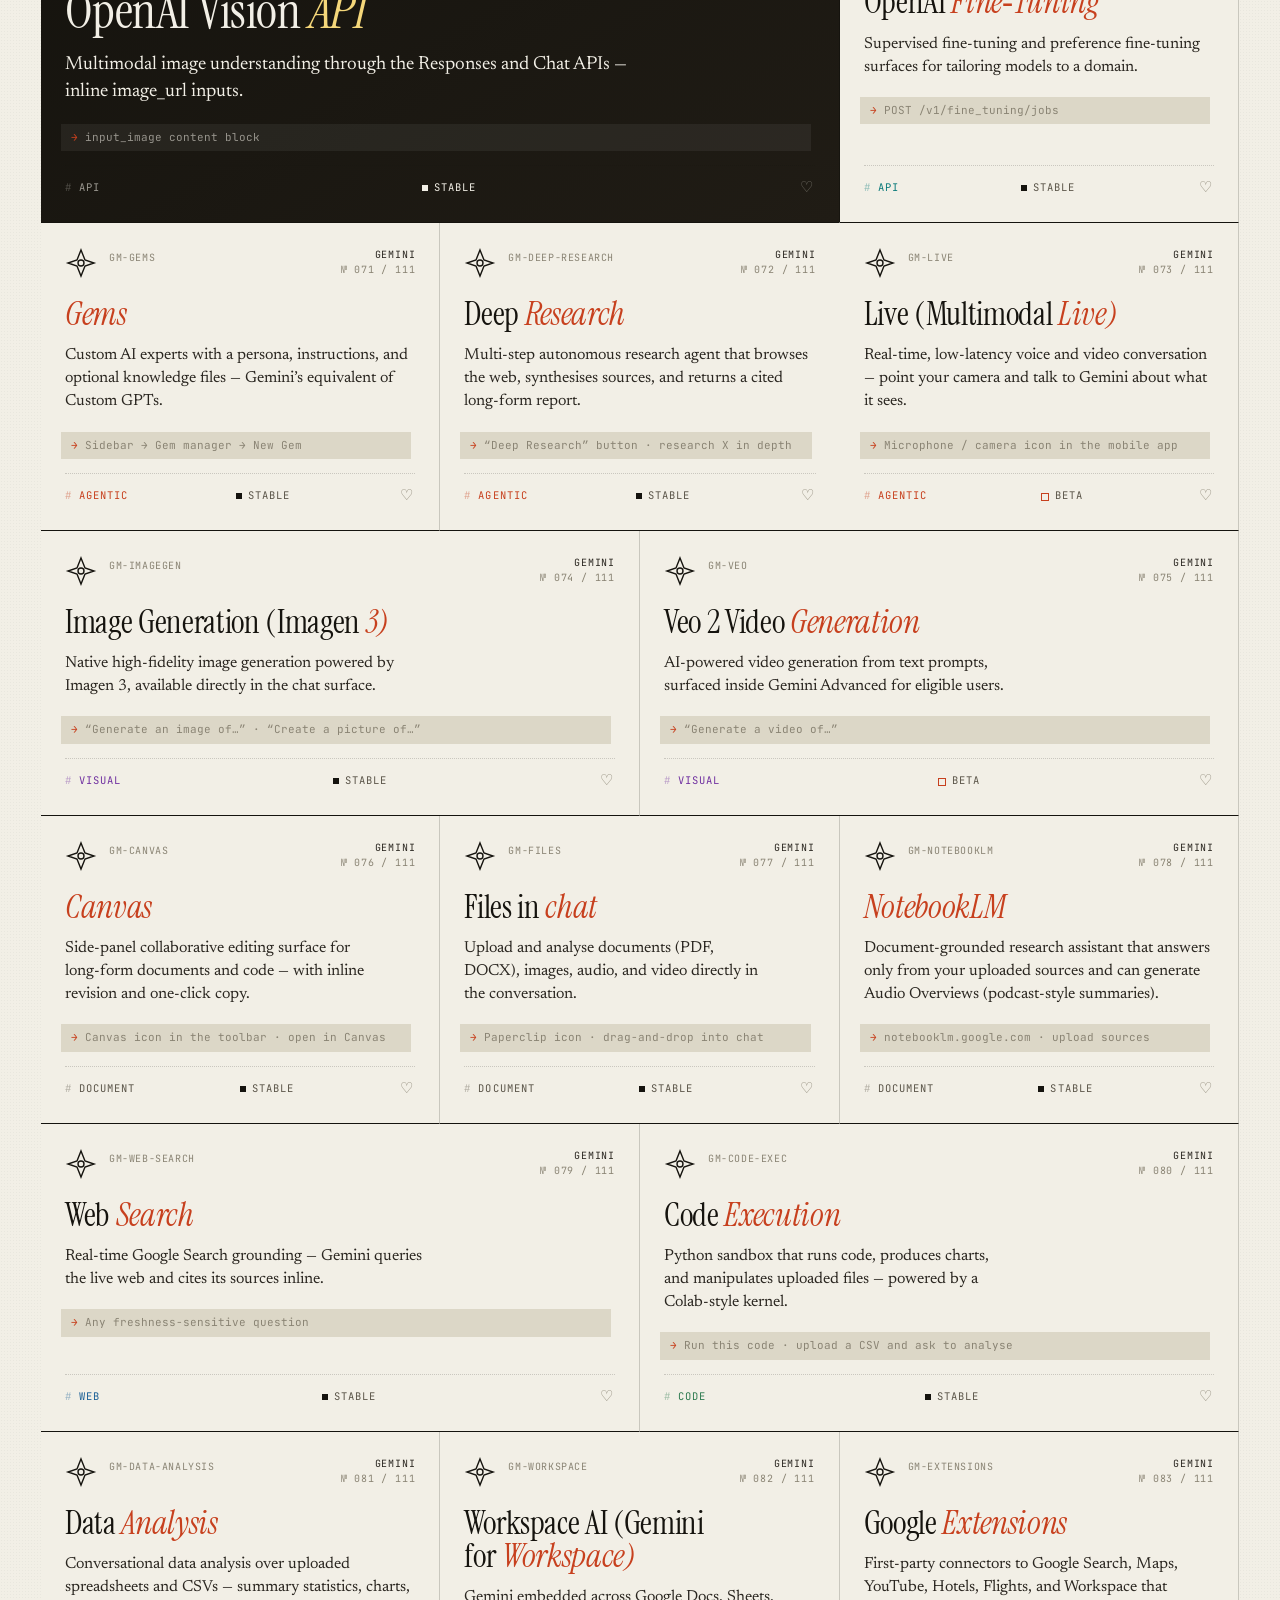
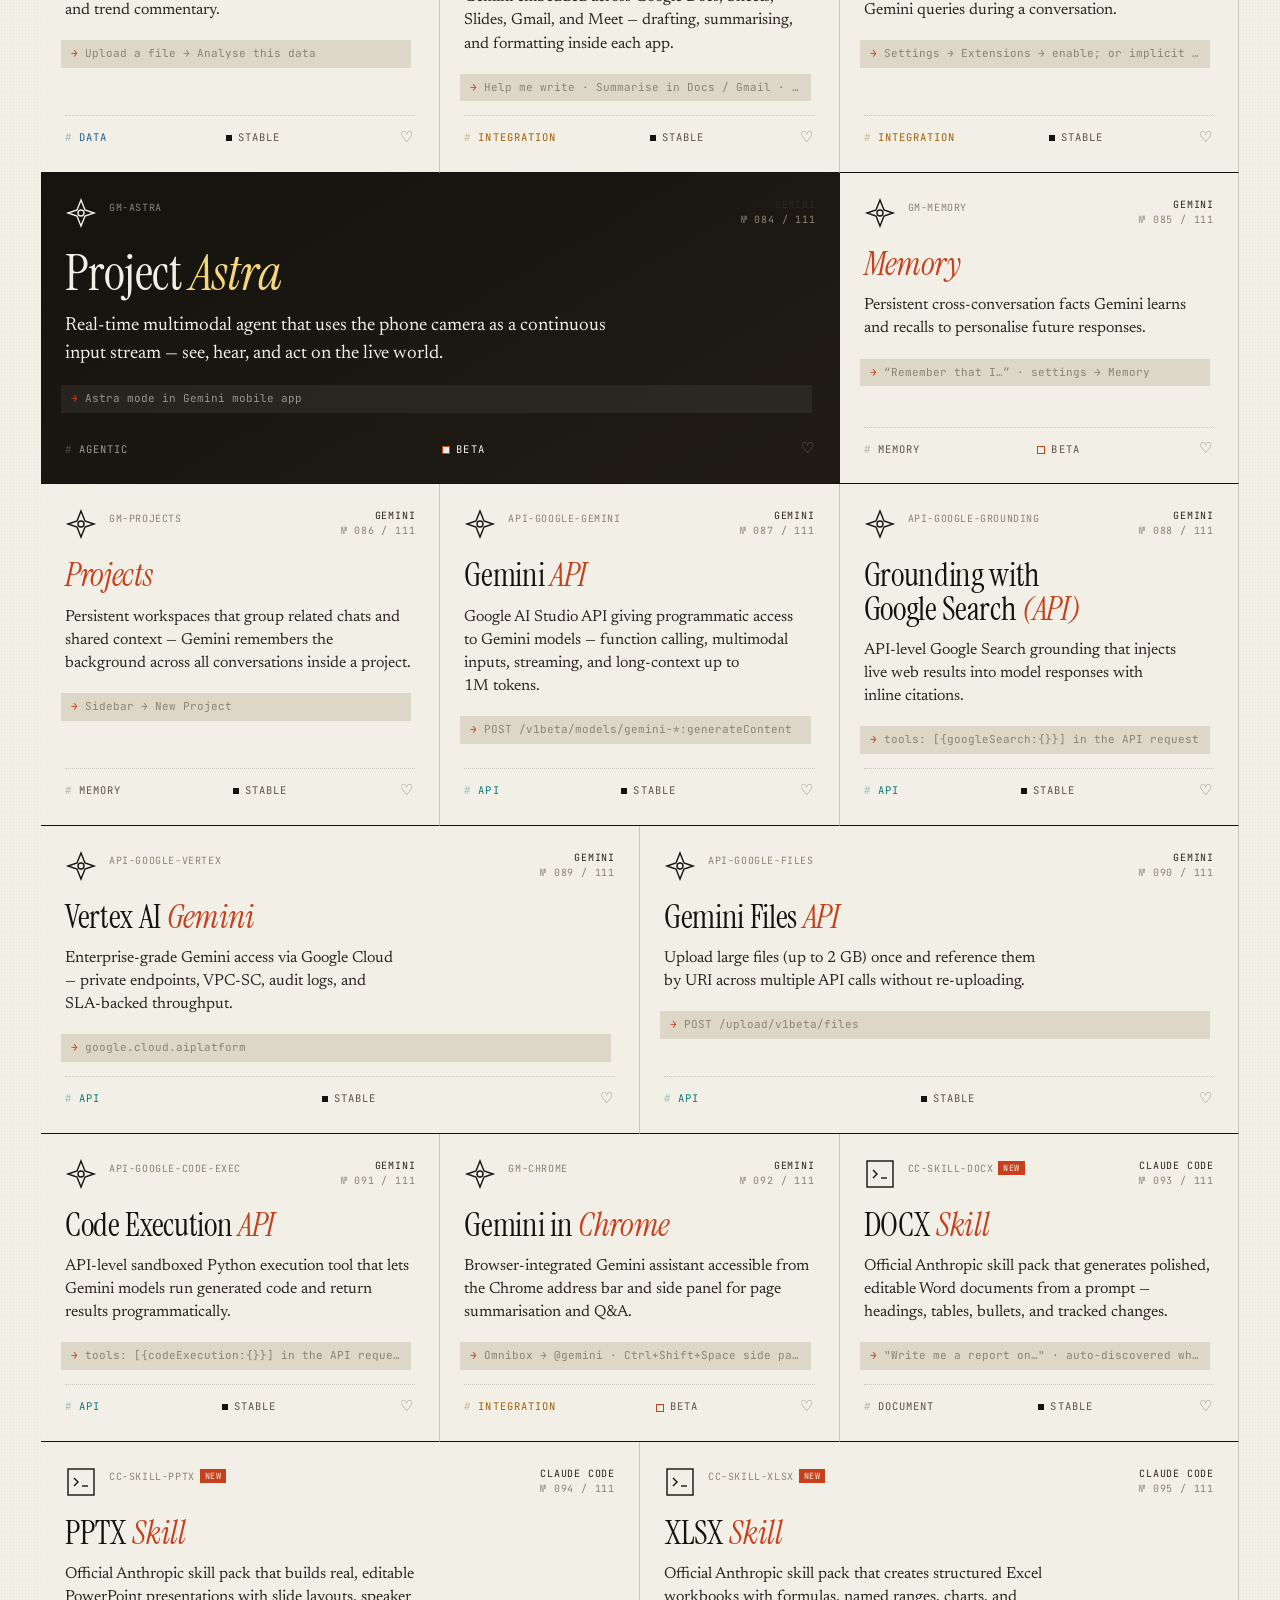
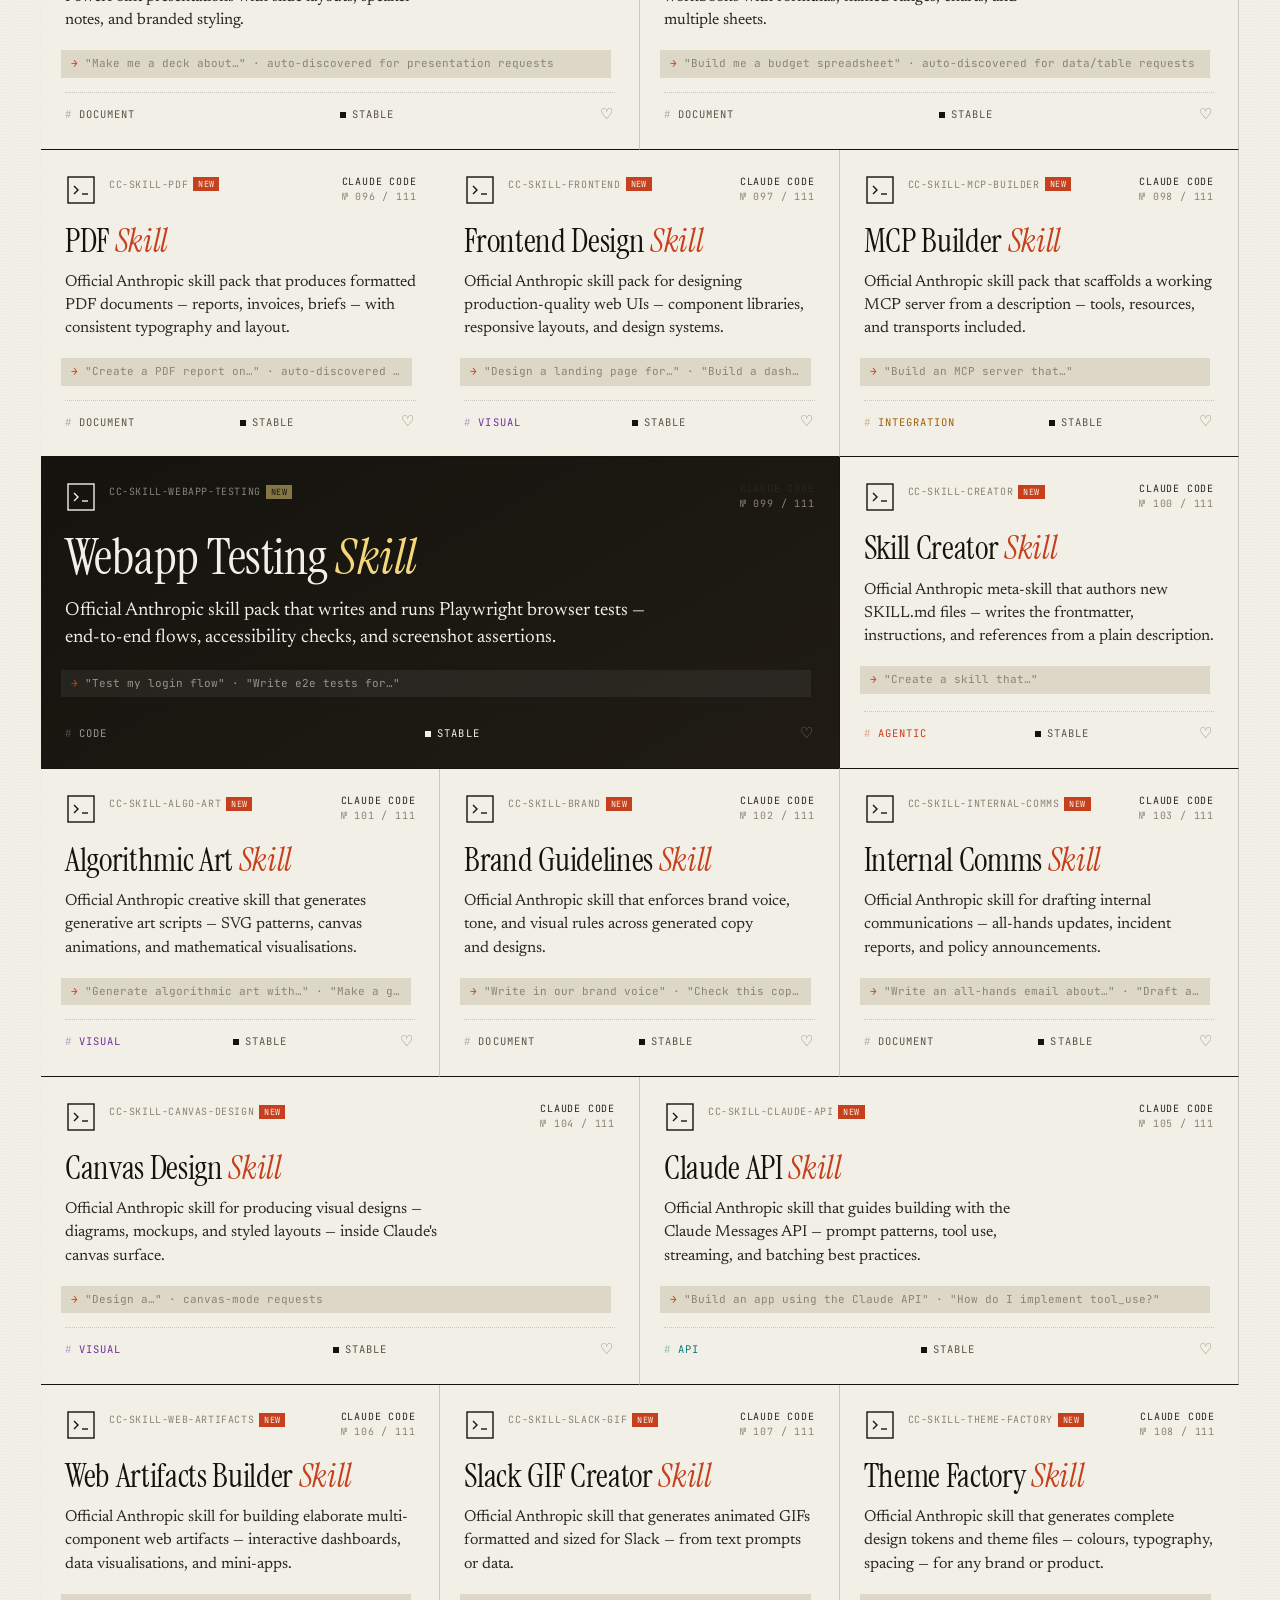
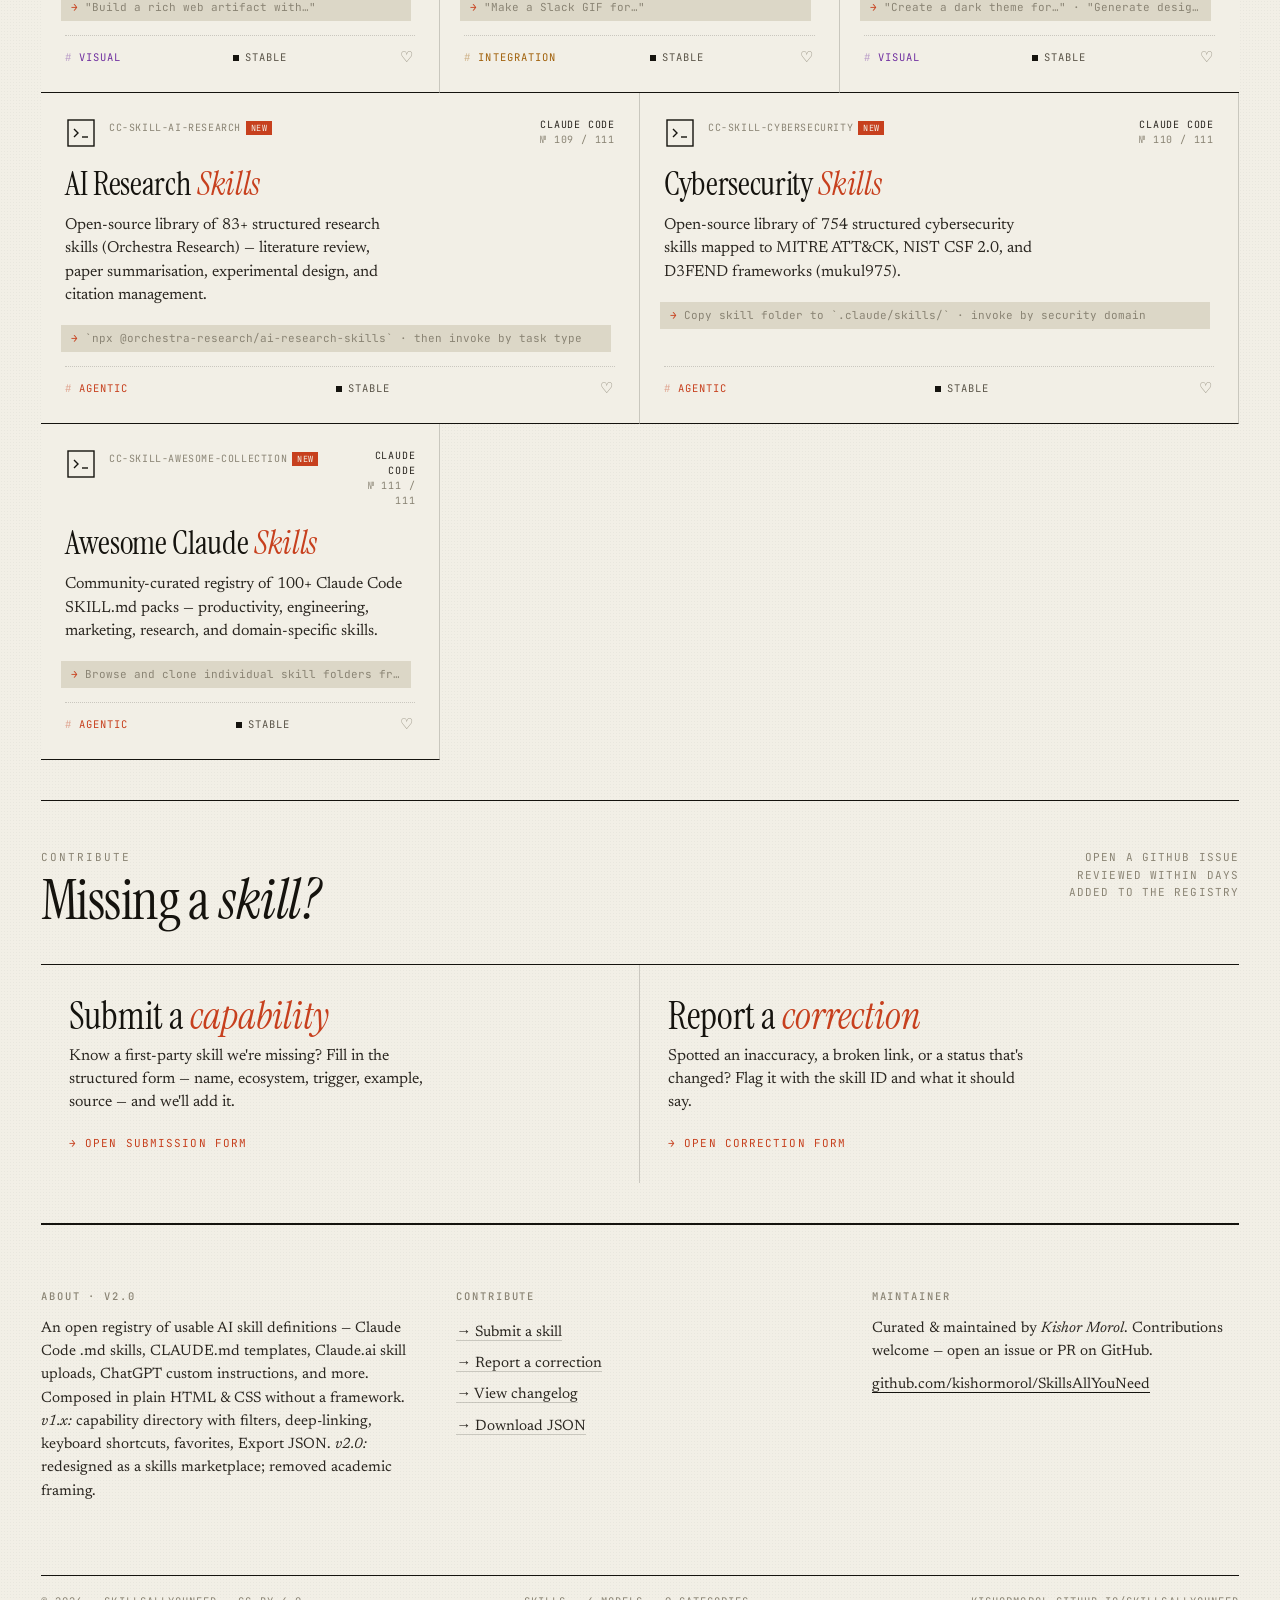
==== commit bbc3832c: "feat: favicon, web manifest, SEO + OG meta tags - favicon.svg: dark background (#15130E) + italic cr" ====
--- a/SkillsAllYouNeed.html
+++ b/SkillsAllYouNeed.html
@@ -1,2875 +1,14 @@
 <!doctype html>
 <html lang="en">
 <head>
-<meta charset="utf-8" />
-<meta name="viewport" content="width=device-width,initial-scale=1" />
-<title>SkillsAllYouNeed — A Curated Directory of AI Assistant Capabilities</title>
-
-<link rel="preconnect" href="https://fonts.googleapis.com">
-<link rel="preconnect" href="https://fonts.gstatic.com" crossorigin>
-<link href="https://fonts.googleapis.com/css2?family=Instrument+Serif:ital@0;1&family=Newsreader:ital,opsz,wght@0,6..72,300;0,6..72,400;0,6..72,500;0,6..72,600;0,6..72,700;1,6..72,300;1,6..72,400&family=JetBrains+Mono:wght@400;500;600&display=swap" rel="stylesheet">
-
-<style>
-  /* ─────────────────────────────────────────────────────────────
-     SkillsAllYouNeed — Editorial Brutalist Preprint
-     Vol. 01 / Issue 2026 / arXiv:2605.10847
-     ───────────────────────────────────────────────────────────── */
-
-  :root{
-    --paper:        #F2EFE6;   /* off-white, warm */
-    --paper-2:      #EAE6DA;
-    --paper-edge:   #DCD7C7;
-    --ink:          #15130E;   /* near-black, warm */
-    --ink-2:        #2A2620;
-    --ink-soft:     #5A5448;
-    --ink-mute:     #8A8474;
-    --rule:         #15130E;
-    --rule-soft:    rgba(21,19,14,.18);
-    --accent:       #C7401E;   /* vermillion ink */
-    --accent-deep:  #9E2D11;
-    --highlight:    #F5D77A;   /* archival manila tab */
-
-    --serif-display: "Instrument Serif", "Source Serif 4", Georgia, serif;
-    --serif-body:    "Newsreader", "Source Serif 4", Georgia, serif;
-    --mono:          "JetBrains Mono", ui-monospace, "Menlo", monospace;
-
-    --grid-max: 1320px;
-    --gutter: clamp(20px, 3.2vw, 44px);
-  }
-
-  *{ box-sizing:border-box; }
-  html,body{ margin:0; padding:0; background:var(--paper); color:var(--ink); }
-  body{
-    font-family:var(--serif-body);
-    font-size:17px;
-    line-height:1.5;
-    text-rendering:optimizeLegibility;
-    -webkit-font-smoothing:antialiased;
-    font-feature-settings:"ss01","ss02","onum","liga";
-    background-image:
-      radial-gradient(rgba(21,19,14,.035) 1px, transparent 1px);
-    background-size: 3px 3px;
-    background-position: 0 0;
-  }
-
-  /* paper grain — extremely subtle */
-  body::before{
-    content:""; position:fixed; inset:0; pointer-events:none; z-index:1;
-    background:
-      repeating-linear-gradient(0deg, rgba(21,19,14,.012) 0 1px, transparent 1px 3px),
-      repeating-linear-gradient(90deg, rgba(21,19,14,.008) 0 1px, transparent 1px 4px);
-    mix-blend-mode:multiply;
-  }
-
-  ::selection{ background:var(--accent); color:var(--paper); }
-
-  a{ color:inherit; text-decoration:none; }
-  button{ font:inherit; color:inherit; background:none; border:0; cursor:pointer; padding:0; }
-
-  /* ── Layout shell ────────────────────────────────────────── */
-  .shell{
-    max-width:var(--grid-max);
-    margin:0 auto;
-    padding:0 var(--gutter);
-    position:relative;
-    z-index:2;
-  }
-
-  /* ── Top rule + running head ─────────────────────────────── */
-  .runninghead{
-    border-bottom:1px solid var(--rule);
-    padding:14px 0 10px;
-    display:flex; justify-content:space-between; align-items:baseline;
-    gap:24px;
-    font-family:var(--mono);
-    font-size:11px;
-    letter-spacing:.06em;
-    text-transform:uppercase;
-    color:var(--ink-2);
-  }
-  .runninghead .left{ display:flex; gap:24px; align-items:baseline; flex-wrap:wrap; }
-  .runninghead .dot{
-    width:8px; height:8px; background:var(--accent); display:inline-block;
-    margin-right:8px; transform:translateY(1px);
-  }
-  .runninghead .right{ display:flex; gap:20px; }
-  .runninghead .right span{ opacity:.7; }
-
-  /* ── Masthead ───────────────────────────────────────────── */
-  .masthead{
-    padding:64px 0 56px;
-    border-bottom:1px solid var(--rule);
-    position:relative;
-  }
-  .masthead .kicker{
-    font-family:var(--mono);
-    font-size:11px;
-    letter-spacing:.18em;
-    text-transform:uppercase;
-    color:var(--accent);
-    margin-bottom:24px;
-    display:flex; align-items:center; gap:14px;
-  }
-  .kicker .bar{ width:36px; height:1px; background:var(--accent); display:inline-block; }
-
-  .masthead h1{
-    font-family:var(--serif-display);
-    font-weight:400;
-    font-size: clamp(72px, 13.4vw, 220px);
-    line-height:.86;
-    letter-spacing:-0.03em;
-    margin:0 0 18px;
-    font-feature-settings:"liga","dlig","swsh";
-  }
-  .masthead h1 .it{ font-style:italic; color:var(--accent); }
-  .masthead h1 .amp{
-    font-style:italic;
-    font-weight:300;
-  }
-
-  .masthead .sub{
-    display:grid;
-    grid-template-columns: 1.4fr 1fr;
-    gap:48px;
-    margin-top:36px;
-    align-items:start;
-  }
-  .abstract{
-    font-family:var(--serif-body);
-    font-size: clamp(17px, 1.35vw, 21px);
-    line-height:1.45;
-    color:var(--ink-2);
-    max-width:62ch;
-    text-wrap:pretty;
-  }
-  .abstract::before{
-    content:"Abstract.";
-    font-family:var(--serif-body);
-    font-weight:600;
-    font-style:italic;
-    margin-right:.4em;
-    color:var(--ink);
-  }
-
-  .meta-block{
-    font-family:var(--mono);
-    font-size:11.5px;
-    line-height:1.75;
-    color:var(--ink-2);
-    border-left:1px solid var(--rule);
-    padding-left:24px;
-  }
-  .meta-block .row{ display:grid; grid-template-columns:90px 1fr; gap:12px; }
-  .meta-block .row dt{ color:var(--ink-mute); letter-spacing:.05em; text-transform:uppercase; }
-  .meta-block .row dd{ margin:0; color:var(--ink); }
-  .meta-block .row dd a:hover{ color:var(--accent); border-bottom:1px solid var(--accent); }
-
-  /* Volume slug */
-  .vol-stamp{
-    position:absolute; right:0; top:64px;
-    text-align:right;
-    font-family:var(--mono);
-    font-size:11px;
-    letter-spacing:.1em;
-    text-transform:uppercase;
-    color:var(--ink-2);
-    line-height:1.6;
-    display:none;
-  }
-  @media (min-width: 1100px){ .vol-stamp{ display:block; } }
-
-  /* ── Section header ─────────────────────────────────────── */
-  .section{ padding:80px 0 40px; border-bottom:1px solid var(--rule); }
-  .section.tight{ padding-top:48px; }
-  .section-head{
-    display:grid;
-    grid-template-columns: 110px 1fr auto;
-    gap:32px;
-    align-items:baseline;
-    margin-bottom:36px;
-  }
-  .section-head .num{
-    font-family:var(--serif-display);
-    font-size:84px;
-    line-height:1;
-    color:var(--accent);
-    font-style:italic;
-    letter-spacing:-.02em;
-  }
-  .section-head .label{
-    font-family:var(--mono);
-    font-size:11px;
-    letter-spacing:.18em;
-    text-transform:uppercase;
-    color:var(--ink-mute);
-    margin-bottom:6px;
-  }
-  .section-head h2{
-    font-family:var(--serif-display);
-    font-weight:400;
-    font-size: clamp(34px, 4.4vw, 56px);
-    line-height:1;
-    letter-spacing:-.01em;
-    margin:0;
-  }
-  .section-head h2 .it{ font-style:italic; }
-  .section-head .right{
-    font-family:var(--mono);
-    font-size:11px;
-    text-transform:uppercase;
-    letter-spacing:.1em;
-    color:var(--ink-mute);
-    text-align:right;
-    line-height:1.6;
-  }
-
-  /* ── Filter bar ─────────────────────────────────────────── */
-  .filters{
-    display:grid;
-    grid-template-columns: 1fr;
-    gap:24px;
-    margin-bottom:8px;
-  }
-  .filter-row{ display:flex; gap:8px; flex-wrap:wrap; align-items:center; }
-  .filter-row .lbl{
-    font-family:var(--mono);
-    font-size:10.5px;
-    text-transform:uppercase;
-    letter-spacing:.14em;
-    color:var(--ink-mute);
-    margin-right:10px;
-    min-width:84px;
-  }
-
-  .chip{
-    font-family:var(--mono);
-    font-size:11px;
-    text-transform:uppercase;
-    letter-spacing:.08em;
-    padding:6px 12px 5px;
-    border:1px solid var(--rule);
-    background:var(--paper);
-    color:var(--ink);
-    border-radius:0;
-    cursor:pointer;
-    position:relative;
-    transition:background .12s ease, color .12s ease;
-    line-height:1;
-  }
-  .chip:hover{ background:var(--ink); color:var(--paper); }
-  .chip[aria-pressed="true"]{
-    background:var(--ink);
-    color:var(--paper);
-  }
-  .chip .glyph-wrap{ display:inline-flex; align-items:center; gap:7px; }
-  .chip svg{ width:11px; height:11px; }
-  .chip[aria-pressed="true"] svg *{ stroke:var(--paper); fill:var(--paper); }
-  .chip[data-eco="Claude"][aria-pressed="true"]{ background:var(--accent); border-color:var(--accent); }
-  .chip[data-eco="Claude"][aria-pressed="true"] svg *{ stroke:var(--paper); fill:var(--paper); }
-
-  /* Search */
-  .search-wrap{
-    display:flex; align-items:center; gap:14px;
-    border:1px solid var(--rule);
-    padding:14px 18px;
-    background:var(--paper);
-  }
-  .search-wrap .lbl{ min-width:auto; margin:0; }
-  .search-wrap input{
-    flex:1;
-    font:inherit;
-    font-family:var(--serif-body);
-    font-size:20px;
-    border:0;
-    background:transparent;
-    outline:0;
-    color:var(--ink);
-  }
-  .search-wrap input::placeholder{ color:var(--ink-mute); font-style:italic; }
-  .search-wrap .count{
-    font-family:var(--mono);
-    font-size:11px;
-    text-transform:uppercase;
-    letter-spacing:.1em;
-    color:var(--ink-mute);
-    white-space:nowrap;
-  }
-  .search-wrap .count b{ color:var(--accent); font-weight:600; }
-
-  /* ── Skill grid (asymmetric) ────────────────────────────── */
-  .grid{
-    display:grid;
-    grid-template-columns: repeat(12, 1fr);
-    gap:0;
-    border-top:1px solid var(--rule);
-  }
-  .card{
-    grid-column: span 4;
-    border-right:1px solid var(--rule-soft);
-    border-bottom:1px solid var(--rule);
-    padding:22px 22px 24px;
-    background:var(--paper);
-    position:relative;
-    cursor:pointer;
-    transition: background .14s ease;
-    display:flex; flex-direction:column;
-    min-height:240px;
-  }
-  .card:hover{ background:var(--paper-2); }
-  .card:focus-visible{ outline:2px solid var(--accent); outline-offset:-2px; }
-  .card.span-6{ grid-column: span 6; }
-  .card.span-8{ grid-column: span 8; }
-  .card.span-12{ grid-column: span 12; }
-  .card.featured{ background:var(--ink); color:var(--paper); }
-  .card.featured .id, .card.featured .cat, .card.featured .status, .card.featured .desc, .card.featured .eco-label{ color:var(--paper); }
-  .card.featured .id{ color:var(--paper); opacity:.55; }
-  .card.featured .glyph svg *{ stroke:var(--paper); }
-  .card.featured:hover{ background:#1F1B14; }
-  .card.featured .name .it{ color:var(--highlight); }
-
-  .card:nth-child(12n+0){ border-right:0; }
-  @media (max-width: 900px){
-    .card, .card.span-6, .card.span-8, .card.span-12{ grid-column: span 12; border-right:0; }
-  }
-
-  .card .top{
-    display:flex; justify-content:space-between; align-items:flex-start;
-    gap:12px;
-    margin-bottom:18px;
-  }
-  .card .glyph{
-    width:32px; height:32px;
-    display:flex; align-items:center; justify-content:center;
-    flex-shrink:0;
-  }
-  .card .glyph svg{ width:100%; height:100%; }
-  .card .id{
-    font-family:var(--mono);
-    font-size:10px;
-    letter-spacing:.06em;
-    color:var(--ink-mute);
-    text-transform:uppercase;
-  }
-  .card .meta-top{
-    text-align:right;
-    font-family:var(--mono);
-    font-size:10px;
-    letter-spacing:.08em;
-    text-transform:uppercase;
-    color:var(--ink-mute);
-    line-height:1.5;
-  }
-  .card .meta-top .eco-label{ display:block; color:var(--ink-2); }
-
-  .card .name{
-    font-family:var(--serif-display);
-    font-weight:400;
-    font-size: clamp(28px, 2.6vw, 38px);
-    line-height:1;
-    letter-spacing:-.01em;
-    margin:0 0 14px;
-    text-wrap:balance;
-  }
-  .card.span-8 .name, .card.span-12 .name{ font-size: clamp(40px, 4vw, 62px); }
-  .card .name .it{ font-style:italic; color:var(--accent); }
-
-  .card .desc{
-    font-size: 16px;
-    line-height:1.45;
-    color:var(--ink-2);
-    margin:0 0 18px;
-    max-width:42ch;
-    text-wrap:pretty;
-  }
-  .card.span-8 .desc, .card.span-12 .desc{ font-size:19px; max-width:58ch; }
-
-  .card .bottom{
-    margin-top:auto;
-    display:flex; justify-content:space-between; align-items:flex-end;
-    gap:14px;
-    padding-top:14px;
-    border-top:1px dotted var(--rule-soft);
-  }
-  .card .cat{
-    font-family:var(--mono);
-    font-size:10.5px;
-    letter-spacing:.1em;
-    text-transform:uppercase;
-    color:var(--ink-soft);
-  }
-  .card .cat::before{ content:"§ "; opacity:.5; }
-  .card .status{
-    font-family:var(--mono);
-    font-size:10.5px;
-    letter-spacing:.1em;
-    text-transform:uppercase;
-    color:var(--ink-soft);
-    display:inline-flex; align-items:center; gap:6px;
-  }
-  .status-dot{
-    width:6px; height:6px; display:inline-block;
-    background:var(--accent);
-  }
-  .status[data-status="Stable"] .status-dot{ background:var(--ink); }
-  .status[data-status="Beta"] .status-dot{
-    background:transparent;
-    border:1px solid var(--accent);
-    box-shadow: inset 0 0 0 2px var(--paper);
-    width:8px; height:8px;
-    transform:translateY(1px);
-  }
-  .status[data-status="Deprecated"] .status-dot{ background:var(--ink-mute); }
-  .card.featured .status-dot{ background:var(--paper); }
-
-  /* fade-in stagger */
-  .card{ opacity:0; transform:translateY(6px); transition: opacity .55s ease, transform .55s ease, background .14s ease; }
-  .card.in{ opacity:1; transform:none; }
-
-  .no-results{
-    grid-column: span 12;
-    padding:80px 24px;
-    text-align:center;
-    font-family:var(--serif-display);
-    font-style:italic;
-    font-size:32px;
-    color:var(--ink-mute);
-    border-bottom:1px solid var(--rule);
-  }
-  .no-results small{
-    display:block;
-    font-family:var(--mono);
-    font-style:normal;
-    font-size:11px;
-    text-transform:uppercase;
-    letter-spacing:.12em;
-    margin-top:14px;
-    color:var(--ink-mute);
-  }
-
-  /* ── Detail / modal ─────────────────────────────────────── */
-  .scrim{
-    position:fixed; inset:0; background:rgba(21,19,14,.62);
-    z-index:50;
-    display:none;
-    align-items:flex-start;
-    justify-content:center;
-    padding:48px 24px;
-    overflow-y:auto;
-  }
-  .scrim.open{ display:flex; }
-  .sheet{
-    background:var(--paper);
-    width:100%;
-    max-width:880px;
-    padding:48px 56px 48px;
-    position:relative;
-    border:1px solid var(--ink);
-    box-shadow: 18px 18px 0 -2px var(--ink);
-  }
-  @media (max-width: 720px){ .sheet{ padding:36px 24px; box-shadow: 8px 8px 0 -2px var(--ink); } }
-  .sheet .close{
-    position:absolute; top:18px; right:18px;
-    font-family:var(--mono);
-    font-size:11px;
-    text-transform:uppercase;
-    letter-spacing:.12em;
-    border:1px solid var(--rule);
-    padding:6px 10px;
-  }
-  .sheet .close:hover{ background:var(--ink); color:var(--paper); }
-  .sheet .sheet-top{
-    display:flex; align-items:flex-start; gap:18px; margin-bottom:24px;
-    padding-bottom:18px; border-bottom:1px solid var(--rule);
-  }
-  .sheet .glyph-lg{ width:54px; height:54px; flex-shrink:0; border:1px solid var(--rule); display:flex; align-items:center; justify-content:center; }
-  .sheet .glyph-lg svg{ width:32px; height:32px; }
-  .sheet .top-meta{
-    font-family:var(--mono);
-    font-size:11px;
-    letter-spacing:.08em;
-    text-transform:uppercase;
-    color:var(--ink-mute);
-    line-height:1.7;
-  }
-  .sheet .top-meta b{ color:var(--ink); font-weight:500; }
-  .sheet h3{
-    font-family:var(--serif-display);
-    font-weight:400;
-    font-size:64px;
-    line-height:1;
-    letter-spacing:-.015em;
-    margin:0 0 8px;
-  }
-  .sheet h3 .it{ font-style:italic; color:var(--accent); }
-  .sheet .lede{
-    font-family:var(--serif-body);
-    font-size:21px;
-    line-height:1.45;
-    color:var(--ink-2);
-    margin:0 0 28px;
-    max-width:60ch;
-  }
-  .sheet h4{
-    font-family:var(--mono);
-    font-size:10.5px;
-    letter-spacing:.16em;
-    text-transform:uppercase;
-    color:var(--ink-mute);
-    margin:28px 0 10px;
-  }
-  .sheet .field{
-    border-left:1px solid var(--accent);
-    padding:4px 0 4px 16px;
-    margin:0;
-    font-family:var(--mono);
-    font-size:14px;
-    line-height:1.55;
-    color:var(--ink);
-    background: linear-gradient(transparent, transparent);
-  }
-  .sheet .field.serif{
-    font-family:var(--serif-body);
-    font-size:18px;
-    border-left-color:var(--ink);
-  }
-  .sheet .src{
-    font-family:var(--mono);
-    font-size:12px;
-    border:1px solid var(--rule);
-    padding:10px 14px;
-    display:inline-flex;
-    align-items:center;
-    gap:10px;
-    margin-top:6px;
-  }
-  .sheet .src:hover{ background:var(--ink); color:var(--paper); }
-  .sheet .src::before{ content:"↗"; color:var(--accent); }
-  .sheet .src:hover::before{ color:var(--highlight); }
-
-  /* ── Comparison matrix ─────────────────────────────────── */
-  .matrix-wrap{
-    border:1px solid var(--rule);
-    background:var(--paper);
-    overflow-x:auto;
-  }
-  table.matrix{
-    width:100%;
-    border-collapse:collapse;
-    font-family:var(--serif-body);
-    min-width:760px;
-  }
-  table.matrix caption{
-    text-align:left;
-    font-family:var(--mono);
-    font-size:11px;
-    letter-spacing:.14em;
-    text-transform:uppercase;
-    color:var(--ink-mute);
-    padding:14px 18px;
-    border-bottom:1px solid var(--rule);
-    background:var(--paper-2);
-  }
-  table.matrix caption b{ color:var(--ink); font-weight:500; }
-  table.matrix thead th{
-    font-family:var(--mono);
-    font-size:11px;
-    letter-spacing:.06em;
-    text-transform:uppercase;
-    color:var(--ink);
-    text-align:center;
-    padding:18px 14px 16px;
-    border-bottom:1px solid var(--rule);
-    background:var(--paper);
-    vertical-align:bottom;
-    font-weight:500;
-  }
-  table.matrix thead th:first-child{ text-align:left; padding-left:22px; }
-  table.matrix thead .head-glyph{
-    display:flex; flex-direction:column; align-items:center; gap:8px;
-  }
-  table.matrix thead .head-glyph svg{ width:22px; height:22px; }
-  table.matrix tbody td{
-    font-size:16px;
-    padding:16px 14px;
-    text-align:center;
-    border-bottom:1px solid var(--rule-soft);
-    vertical-align:middle;
-  }
-  table.matrix tbody td:first-child{
-    text-align:left;
-    font-family:var(--serif-body);
-    font-size:18px;
-    padding-left:22px;
-    color:var(--ink);
-    width:38%;
-  }
-  table.matrix tbody td:first-child .row-num{
-    font-family:var(--mono);
-    font-size:10px;
-    color:var(--ink-mute);
-    letter-spacing:.1em;
-    margin-right:14px;
-    display:inline-block;
-    min-width:24px;
-  }
-  table.matrix tbody tr:hover{ background:var(--paper-2); }
-  table.matrix tbody tr:last-child td{ border-bottom:0; }
-
-  .mark{
-    display:inline-flex; align-items:center; justify-content:center;
-    width:34px; height:34px;
-    font-family:var(--mono);
-    font-size:14px;
-    font-weight:500;
-  }
-  .mark.yes{ color:var(--accent); font-size:22px; font-family:var(--serif-display); }
-  .mark.no{ color:var(--ink-mute); font-size:18px; }
-  .mark.partial{
-    background:var(--paper-2);
-    color:var(--ink);
-    font-size:10px;
-    text-transform:uppercase;
-    letter-spacing:.08em;
-    border:1px solid var(--rule);
-    width:auto; padding:4px 8px;
-    height:auto;
-  }
-
-  /* ── References ─────────────────────────────────────────── */
-  .refs-grid{
-    display:grid;
-    grid-template-columns: 1fr 1fr;
-    gap:48px;
-  }
-  @media (max-width: 900px){ .refs-grid{ grid-template-columns:1fr; } }
-  .refs ol{
-    padding:0; margin:0;
-    list-style:none;
-    counter-reset: ref;
-    font-family:var(--serif-body);
-    font-size:15px;
-    line-height:1.5;
-  }
-  .refs li{
-    counter-increment: ref;
-    padding:14px 0 14px 36px;
-    border-bottom:1px solid var(--rule-soft);
-    position:relative;
-    color:var(--ink-2);
-  }
-  .refs li::before{
-    content: "[" counter(ref) "]";
-    position:absolute; left:0; top:14px;
-    font-family:var(--mono);
-    font-size:11px;
-    color:var(--accent);
-    letter-spacing:.04em;
-  }
-  .refs li a{ border-bottom:1px solid var(--rule-soft); }
-  .refs li a:hover{ color:var(--accent); border-bottom-color:var(--accent); }
-  .refs li em{ font-style:italic; color:var(--ink); }
-  .refs li .where{
-    display:block;
-    font-family:var(--mono);
-    font-size:11px;
-    letter-spacing:.04em;
-    color:var(--ink-mute);
-    margin-top:4px;
-  }
-
-  .methodology{
-    font-family:var(--serif-body);
-    font-size:15.5px;
-    line-height:1.6;
-    color:var(--ink-2);
-    text-wrap:pretty;
-  }
-  .methodology p{ margin:0 0 14px; }
-  .methodology .pull{
-    font-family:var(--serif-display);
-    font-style:italic;
-    font-size:24px;
-    line-height:1.25;
-    color:var(--ink);
-    border-left:2px solid var(--accent);
-    padding:6px 0 6px 18px;
-    margin:18px 0;
-  }
-
-  /* ── Colophon / footer ──────────────────────────────────── */
-  .colophon{
-    padding:64px 0 80px;
-    display:grid;
-    grid-template-columns: 1fr 1fr 1fr;
-    gap:48px;
-    border-top:1px solid var(--rule);
-    margin-top:0;
-  }
-  @media (max-width: 800px){ .colophon{ grid-template-columns:1fr; gap:32px; } }
-  .colophon h5{
-    font-family:var(--mono);
-    font-size:10.5px;
-    letter-spacing:.18em;
-    text-transform:uppercase;
-    color:var(--ink-mute);
-    margin:0 0 12px;
-    font-weight:500;
-  }
-  .colophon p, .colophon ul{
-    font-family:var(--serif-body);
-    font-size:15px;
-    line-height:1.55;
-    color:var(--ink-2);
-    margin:0;
-    padding:0;
-    list-style:none;
-  }
-  .colophon ul li{ padding:4px 0; }
-  .colophon ul li a{ border-bottom:1px solid var(--rule-soft); }
-  .colophon ul li a:hover{ color:var(--accent); border-bottom-color:var(--accent); }
-  .colophon .end{
-    grid-column:1/-1;
-    margin-top:24px;
-    padding-top:18px;
-    border-top:1px solid var(--rule);
-    display:flex; justify-content:space-between; gap:24px; flex-wrap:wrap;
-    font-family:var(--mono);
-    font-size:10.5px;
-    letter-spacing:.1em;
-    text-transform:uppercase;
-    color:var(--ink-mute);
-  }
-
-  /* focus */
-  :focus-visible{ outline:2px solid var(--accent); outline-offset:2px; }
-
-  /* ── Card trigger line + deep-link anchor (v1.1) ─── */
-  .card .trigger{
-    font-family:var(--mono);
-    font-size:11px;
-    line-height:1.4;
-    color:var(--ink-mute);
-    margin:0 0 14px;
-    white-space:nowrap;
-    overflow:hidden;
-    text-overflow:ellipsis;
-    max-width:100%;
-  }
-  .card .trigger::before{ content:"→ "; color:var(--accent); }
-  .card.featured .trigger{ color:rgba(242,239,230,.55); }
-
-  .card .top .id-wrap{ display:flex; align-items:baseline; gap:6px; }
-  .card .anchor{
-    font-family:var(--mono);
-    font-size:13px;
-    line-height:1;
-    color:var(--ink-mute);
-    padding:2px 4px;
-    border:1px solid transparent;
-    cursor:pointer;
-    opacity:0;
-    transition: opacity .14s ease, color .14s ease, background .14s ease;
-  }
-  .card:hover .anchor, .card:focus-within .anchor{ opacity:1; }
-  .card .anchor:hover{ color:var(--accent); border-color:var(--rule-soft); }
-  .card.featured .anchor{ color:rgba(242,239,230,.55); }
-  .card.featured .anchor:hover{ color:var(--highlight); border-color:rgba(242,239,230,.25); }
-
-  /* ── Toast (deep-link copied) ─── */
-  .toast{
-    position:fixed; left:50%; bottom:36px; transform:translateX(-50%) translateY(20px);
-    background:var(--ink); color:var(--paper);
-    font-family:var(--mono); font-size:11px;
-    letter-spacing:.12em; text-transform:uppercase;
-    padding:12px 18px;
-    border:1px solid var(--ink);
-    box-shadow: 6px 6px 0 -1px var(--accent);
-    z-index:80;
-    opacity:0;
-    pointer-events:none;
-    transition: opacity .2s ease, transform .25s ease;
-  }
-  .toast.show{ opacity:1; transform:translateX(-50%) translateY(0); }
-
-  /* ── Ecosystem deep-dive strip (v1.1) ─── */
-  .eco-strip{
-    display:grid;
-    grid-template-columns: repeat(4, 1fr);
-    border-top:1px solid var(--rule);
-    border-bottom:1px solid var(--rule);
-    margin-bottom:0;
-  }
-  @media (max-width: 900px){ .eco-strip{ grid-template-columns: repeat(2, 1fr); } }
-  @media (max-width: 540px){ .eco-strip{ grid-template-columns: 1fr; } }
-  .eco-cell{
-    padding:26px 22px 22px;
-    border-right:1px solid var(--rule-soft);
-    background:var(--paper);
-    cursor:pointer;
-    display:flex; flex-direction:column;
-    min-height:200px;
-    transition: background .14s ease;
-    position:relative;
-  }
-  .eco-cell:last-child{ border-right:0; }
-  .eco-cell:hover{ background:var(--paper-2); }
-  .eco-cell .eco-head{
-    display:flex; justify-content:space-between; align-items:flex-start;
-    margin-bottom:18px;
-  }
-  .eco-cell .eco-glyph{ width:44px; height:44px; }
-  .eco-cell .eco-glyph svg{ width:100%; height:100%; }
-  .eco-cell .eco-tag{
-    font-family:var(--mono);
-    font-size:10px;
-    letter-spacing:.12em;
-    text-transform:uppercase;
-    color:var(--ink-mute);
-    text-align:right;
-    line-height:1.5;
-  }
-  .eco-cell .eco-tag b{ color:var(--accent); font-weight:500; font-family:var(--serif-display); font-size:34px; letter-spacing:-.02em; display:block; line-height:.9; margin-bottom:4px; }
-  .eco-cell .eco-name{
-    font-family:var(--serif-display);
-    font-weight:400;
-    font-size:34px;
-    line-height:1;
-    letter-spacing:-.01em;
-    margin:0 0 8px;
-  }
-  .eco-cell .eco-name .it{ font-style:italic; color:var(--accent); }
-  .eco-cell .eco-blurb{
-    font-family:var(--serif-body);
-    font-size:14.5px;
-    line-height:1.45;
-    color:var(--ink-2);
-    margin:0 0 16px;
-    text-wrap:pretty;
-  }
-  .eco-cell .eco-link{
-    margin-top:auto;
-    font-family:var(--mono);
-    font-size:10.5px;
-    letter-spacing:.1em;
-    text-transform:uppercase;
-    color:var(--ink);
-    padding-top:12px;
-    border-top:1px dotted var(--rule-soft);
-  }
-  .eco-cell:hover .eco-link{ color:var(--accent); }
-
-  /* ── Sort toggle (v1.1) ─── */
-  .sort-toggle{
-    display:inline-flex; gap:6px; align-items:center;
-    font-family:var(--mono);
-    font-size:10.5px;
-    letter-spacing:.1em;
-    text-transform:uppercase;
-    color:var(--ink-mute);
-  }
-  .sort-toggle a{
-    padding:2px 6px;
-    border:1px solid transparent;
-    cursor:pointer;
-    color:var(--ink-mute);
-  }
-  .sort-toggle a.on{
-    color:var(--accent);
-    border-color:var(--rule-soft);
-  }
-  .sort-toggle a:hover{ color:var(--ink); }
-  .sort-toggle a.on:hover{ color:var(--accent); }
-
-  /* ── Shortcut modal (v1.1) — styled like a footnote card ─── */
-  .shortcuts{
-    position:fixed; right:24px; bottom:24px;
-    z-index:60;
-    width:340px; max-width:calc(100vw - 48px);
-    background:var(--paper);
-    border:1px solid var(--ink);
-    box-shadow: 10px 10px 0 -2px var(--ink);
-    padding:22px 24px 20px;
-    display:none;
-    transform-origin: bottom right;
-  }
-  .shortcuts.open{ display:block; animation: pop .18s ease-out; }
-  @keyframes pop{ from{ opacity:0; transform: translateY(6px) scale(.98); } to{ opacity:1; transform:none; } }
-  .shortcuts h6{
-    font-family:var(--mono);
-    font-size:10.5px;
-    letter-spacing:.16em;
-    text-transform:uppercase;
-    color:var(--ink-mute);
-    margin:0 0 4px;
-    font-weight:500;
-  }
-  .shortcuts .ftitle{
-    font-family:var(--serif-display);
-    font-style:italic;
-    font-size:24px;
-    line-height:1;
-    margin:0 0 16px;
-    color:var(--ink);
-    padding-bottom:12px;
-    border-bottom:1px solid var(--rule);
-  }
-  .shortcuts .ftitle::before{ content:"¹ "; color:var(--accent); }
-  .shortcuts dl{ margin:0; display:grid; grid-template-columns: auto 1fr; gap:10px 14px; font-family:var(--serif-body); font-size:14.5px; color:var(--ink-2); }
-  .shortcuts dt{ font-family:var(--mono); font-size:11px; border:1px solid var(--rule); padding:2px 8px; color:var(--ink); align-self:start; white-space:nowrap; }
-  .shortcuts dd{ margin:0; line-height:1.35; align-self:center; }
-  .shortcuts .closeFn{
-    position:absolute; top:8px; right:10px;
-    font-family:var(--mono); font-size:11px;
-    color:var(--ink-mute);
-    padding:4px 6px;
-  }
-  .shortcuts .closeFn:hover{ color:var(--accent); }
-  .hint-key{
-    position:fixed; right:18px; bottom:18px;
-    z-index:55;
-    font-family:var(--mono);
-    font-size:11px;
-    letter-spacing:.1em;
-    text-transform:uppercase;
-    color:var(--ink-mute);
-    border:1px solid var(--rule);
-    background:var(--paper);
-    padding:6px 10px;
-    cursor:pointer;
-  }
-  .hint-key:hover{ background:var(--ink); color:var(--paper); border-color:var(--ink); }
-  .hint-key kbd{
-    font:inherit;
-    color:var(--accent);
-    margin-right:4px;
-  }
-  .hint-key:hover kbd{ color:var(--highlight); }
-
-  /* ── Hash-targeted card highlight ─── */
-  .card.hashed{
-    outline:2px solid var(--accent);
-    outline-offset:-2px;
-  }
-
-  /* ── Print stylesheet (v1.1) ─── */
-  @media print {
-    @page { size: A4; margin: 18mm 16mm 20mm; }
-    @page :left  { @bottom-left  { content: "SkillsAllYouNeed · v1.1"; font-family: "JetBrains Mono", monospace; font-size:9pt; color:#666; } @bottom-right { content: counter(page) " / " counter(pages); font-family: "JetBrains Mono", monospace; font-size:9pt; color:#666; } }
-    @page :right { @bottom-left  { content: "arXiv:2605.10847"; font-family: "JetBrains Mono", monospace; font-size:9pt; color:#666; } @bottom-right { content: counter(page) " / " counter(pages); font-family: "JetBrains Mono", monospace; font-size:9pt; color:#666; } }
-
-    html, body{ background:#fff !important; color:#111 !important; }
-    body::before, body{ background-image: none !important; }
-    .runninghead, #filters-section, .hint-key, .shortcuts, .scrim, .toast, .eco-strip, .vol-stamp, .sort-toggle{ display:none !important; }
-    .section{ border-bottom:1px solid #111 !important; padding:18pt 0 !important; }
-    .section-head{ break-after:avoid; }
-    .grid{ display:block !important; border:0 !important; }
-    .card{
-      grid-column: 1 / -1 !important;
-      display:block !important;
-      break-inside: avoid;
-      page-break-inside: avoid;
-      border:0 !important;
-      border-bottom:1px solid #111 !important;
-      padding:14pt 0 !important;
-      background:#fff !important;
-      color:#111 !important;
-      min-height:0 !important;
-      opacity:1 !important; transform:none !important;
-    }
-    .card.featured, .card.featured *{ background:#fff !important; color:#111 !important; }
-    .card .top{ margin-bottom:8pt; }
-    .card .name{ font-size:24pt !important; margin-bottom:6pt; }
-    .card .desc{ font-size:11pt !important; max-width:none !important; color:#222 !important; }
-    .card .trigger{ white-space:normal !important; overflow:visible !important; font-size:10pt !important; color:#444 !important; margin-bottom:8pt; }
-    .card::after{
-      content: "Trigger: " attr(data-trigger) "\A Example: " attr(data-example) "\A Source: " attr(data-source);
-      white-space: pre-line;
-      display:block;
-      font-family:"JetBrains Mono", monospace;
-      font-size:9pt;
-      line-height:1.45;
-      color:#222;
-      margin-top:8pt;
-      padding-top:6pt;
-      border-top:1px dotted #999;
-    }
-    .card .anchor, .card .bottom .status-dot{ display:none !important; }
-    table.matrix{ break-inside: avoid; font-size:10pt; }
-    table.matrix tbody td{ padding:6pt 8pt !important; font-size:10pt !important; }
-    .refs li{ break-inside: avoid; }
-    a{ color:#111 !important; }
-    a[href]:after{ content: " (" attr(href) ")"; font-family:"JetBrains Mono", monospace; font-size:8pt; color:#666; }
-    .colophon{ break-before: page; }
-  }
-
-  /* responsive masthead */
-  @media (max-width: 800px){
-    .masthead .sub{ grid-template-columns:1fr; gap:24px; }
-    .section-head{ grid-template-columns: 60px 1fr; }
-    .section-head .num{ font-size:48px; }
-    .section-head .right{ display:none; }
-  }
-
-  /* ── v1.2: Favorites · Counts · Nav · Export · Scroll-top ─── */
-
-  /* Chip count badge */
-  .chip .badge{
-    font-size:9px; font-family:var(--mono); color:var(--ink-mute);
-    margin-left:5px; letter-spacing:0; vertical-align:middle; opacity:.75;
-  }
-  .chip[aria-pressed="true"] .badge{ color:rgba(242,239,230,.6); }
-
-  /* Favorite button on card */
-  .card .fav-btn{
-    font-size:15px; color:var(--ink-mute); padding:0 2px; line-height:1;
-    flex-shrink:0; background:none; border:0; cursor:pointer;
-    transition: color .14s ease, transform .15s ease;
-  }
-  .card .fav-btn:hover{ color:var(--accent); transform:scale(1.2); }
-  .card .fav-btn.saved{ color:var(--accent); }
-  .card.featured .fav-btn{ color:rgba(242,239,230,.4); }
-  .card.featured .fav-btn.saved{ color:var(--highlight); }
-
-  /* Trigger line: click-to-copy hint */
-  .card .trigger{ cursor:pointer; }
-  .card .trigger:active{ opacity:.6; }
-
-  /* Active filters bar */
-  .active-filters{
-    display:flex; flex-wrap:wrap; gap:6px; align-items:center;
-    padding:10px 0 0; font-family:var(--mono); font-size:10.5px;
-  }
-  .active-filters .af-label{
-    color:var(--ink-mute); text-transform:uppercase; letter-spacing:.1em;
-    white-space:nowrap; flex-shrink:0;
-  }
-  .active-filter-tag{
-    display:inline-flex; align-items:center; gap:4px;
-    padding:3px 9px 3px 10px; border:1px solid var(--accent); color:var(--accent);
-    font-family:var(--mono); font-size:10px; letter-spacing:.06em;
-    text-transform:uppercase; cursor:pointer; background:transparent;
-    transition: background .12s ease, color .12s ease;
-  }
-  .active-filter-tag:hover{ background:var(--accent); color:var(--paper); }
-
-  /* Grid toolbar (surprise · saved · export) */
-  .grid-toolbar{
-    display:flex; gap:8px; align-items:center; flex-wrap:wrap;
-    padding:14px 0; border-bottom:1px solid var(--rule-soft);
-  }
-  .grid-toolbar .spacer{ flex:1; min-width:8px; }
-
-  /* Sheet action buttons */
-  .sheet-actions{
-    display:flex; gap:8px; flex-wrap:wrap; margin-top:8px;
-  }
-  .sheet-actions button{
-    font-family:var(--mono); font-size:10.5px; letter-spacing:.1em;
-    text-transform:uppercase; border:1px solid var(--rule);
-    padding:5px 11px; color:var(--ink-soft); cursor:pointer;
-    background:transparent; transition: background .12s ease, color .12s ease;
-  }
-  .sheet-actions button:hover{ background:var(--ink); color:var(--paper); }
-  .sheet-actions button.is-saved{ color:var(--accent); border-color:var(--accent); }
-  .sheet-actions button.is-saved:hover{ background:var(--accent); color:var(--paper); }
-
-  /* Sheet prev/next navigation */
-  .sheet-nav{
-    display:flex; gap:8px; align-items:center;
-    margin-top:24px; padding-top:14px; border-top:1px solid var(--rule);
-  }
-  .sheet-nav button{
-    font-family:var(--mono); font-size:10.5px; letter-spacing:.1em;
-    text-transform:uppercase; border:1px solid var(--rule);
-    padding:5px 11px; color:var(--ink); cursor:pointer; background:transparent;
-    transition: background .12s ease, color .12s ease;
-  }
-  .sheet-nav button:hover:not(:disabled){ background:var(--ink); color:var(--paper); }
-  .sheet-nav button:disabled{ opacity:.25; cursor:not-allowed; }
-  .sheet-nav .nav-pos{
-    flex:1; text-align:center; font-family:var(--mono); font-size:10px;
-    text-transform:uppercase; letter-spacing:.08em; color:var(--ink-mute);
-  }
-
-  /* Scroll-to-top (bottom-left, mirrors hint-key) */
-  .scroll-top{
-    position:fixed; left:18px; bottom:18px; z-index:55;
-    font-family:var(--mono); font-size:11px; letter-spacing:.1em;
-    text-transform:uppercase; color:var(--ink-mute);
-    border:1px solid var(--rule); background:var(--paper);
-    padding:6px 10px; cursor:pointer;
-    opacity:0; pointer-events:none; transition: opacity .2s ease;
-  }
-  .scroll-top.visible{ opacity:1; pointer-events:auto; }
-  .scroll-top:hover{ background:var(--ink); color:var(--paper); border-color:var(--ink); }
-
-  @media print{
-    .grid-toolbar, .scroll-top, .active-filters,
-    .sheet-nav, .sheet-actions{ display:none !important; }
-  }
-
-  /* ── Add Skill form ─── */
-  .add-scrim{
-    position:fixed; inset:0; background:rgba(21,19,14,.62);
-    z-index:50; display:none; align-items:flex-start;
-    justify-content:center; padding:48px 24px; overflow-y:auto;
-  }
-  .add-scrim.open{ display:flex; }
-  .add-sheet{
-    background:var(--paper); width:100%; max-width:680px;
-    padding:48px 56px 48px; position:relative;
-    border:1px solid var(--ink);
-    box-shadow:18px 18px 0 -2px var(--ink);
-  }
-  @media(max-width:720px){ .add-sheet{ padding:36px 24px; box-shadow:8px 8px 0 -2px var(--ink); } }
-  .add-sheet h3{
-    font-family:var(--serif-display); font-weight:400;
-    font-size:clamp(36px,4vw,56px); line-height:1; letter-spacing:-.015em;
-    margin:0 0 6px;
-  }
-  .add-sheet h3 .it{ font-style:italic; color:var(--accent); }
-  .add-sheet .form-sub{
-    font-family:var(--mono); font-size:11px; text-transform:uppercase;
-    letter-spacing:.1em; color:var(--ink-mute); margin-bottom:28px;
-    padding-bottom:18px; border-bottom:1px solid var(--rule);
-  }
-  .form-row{ display:grid; grid-template-columns:1fr 1fr; gap:16px; margin-bottom:16px; }
-  .form-row.full{ grid-template-columns:1fr; }
-  @media(max-width:540px){ .form-row{ grid-template-columns:1fr; } }
-  .form-group{ display:flex; flex-direction:column; gap:5px; }
-  .form-group label{
-    font-family:var(--mono); font-size:10.5px; text-transform:uppercase;
-    letter-spacing:.12em; color:var(--ink-mute);
-  }
-  .form-group input,.form-group select,.form-group textarea{
-    font-family:var(--serif-body); font-size:16px;
-    border:1px solid var(--rule); background:var(--paper);
-    color:var(--ink); padding:10px 12px; outline:none;
-    border-radius:0; -webkit-appearance:none; resize:vertical;
-  }
-  .form-group input:focus,.form-group select:focus,.form-group textarea:focus{
-    border-color:var(--ink); box-shadow:3px 3px 0 -1px var(--ink);
-  }
-  .form-group .id-preview{
-    font-family:var(--mono); font-size:11px; color:var(--ink-mute); margin-top:2px;
-  }
-  .form-group .id-preview b{ color:var(--accent); }
-  .form-actions{ display:flex; gap:10px; margin-top:24px; padding-top:18px; border-top:1px solid var(--rule); flex-wrap:wrap; }
-  .btn-primary{
-    font-family:var(--mono); font-size:11px; letter-spacing:.1em;
-    text-transform:uppercase; padding:10px 20px;
-    background:var(--ink); color:var(--paper); border:1px solid var(--ink);
-    cursor:pointer; transition:background .12s ease, border-color .12s ease;
-  }
-  .btn-primary:hover{ background:var(--accent); border-color:var(--accent); }
-  .btn-ghost{
-    font-family:var(--mono); font-size:11px; letter-spacing:.1em;
-    text-transform:uppercase; padding:10px 20px;
-    background:transparent; color:var(--ink-soft); border:1px solid var(--rule);
-    cursor:pointer; transition:background .12s ease, color .12s ease;
-  }
-  .btn-ghost:hover{ background:var(--ink); color:var(--paper); }
-  .custom-badge{
-    font-family:var(--mono); font-size:9px; text-transform:uppercase;
-    letter-spacing:.06em; color:var(--paper); background:var(--accent);
-    padding:1px 5px; margin-left:6px; vertical-align:middle;
-  }
-  .card.featured .custom-badge{ background:var(--highlight); color:var(--ink); }
-  .sheet-actions button.is-delete{ color:var(--ink-mute); }
-  .sheet-actions button.is-delete:hover{ background:var(--accent); color:var(--paper); border-color:var(--accent); }
-</style>
+  <meta charset="utf-8" />
+  <meta http-equiv="refresh" content="0; url=./" />
+  <link rel="canonical" href="./" />
+  <title>SkillsAllYouNeed — redirecting…</title>
+  <link rel="icon" type="image/svg+xml" href="favicon.svg">
+  <script>window.location.replace("./");</script>
 </head>
-
-<body data-screen-label="SkillsAllYouNeed — single page">
-
-<div class="shell">
-
-  <!-- ─── RUNNING HEAD ─── -->
-  <header class="runninghead" aria-label="Running head">
-    <div class="left">
-      <span><span class="dot"></span>SkillsAllYouNeed</span>
-      <span>Vol. 01 / Issue 2026</span>
-      <span>arXiv:2605.10847 [cs.AI]</span>
-    </div>
-    <div class="right">
-      <span>Submitted 18 May 2026</span>
-      <span>Revised 20 May 2026</span>
-    </div>
-  </header>
-
-  <!-- ─── MASTHEAD ─── -->
-  <section class="masthead" aria-label="Masthead">
-    <div class="vol-stamp">
-      Vol. 01<br/>
-      Issue 2026<br/>
-      pp. 1—36
-    </div>
-
-    <div class="kicker"><span class="bar"></span>A Preprint · Living Document · Curated Directory</div>
-
-    <h1>
-      Skills<br/>
-      <span class="amp">All&nbsp;</span><span>You&nbsp;</span><span class="it">Need.</span>
-    </h1>
-
-    <div class="sub">
-      <p class="abstract">
-        We present a comprehensive directory of every first‑party skill, capability, tool, and extension
-        currently shipping across six major AI assistant ecosystems: <em>Claude</em>, <em>Claude Code</em>,
-        <em>ChatGPT</em>, <em>OpenAI Codex</em>, <em>Gemini</em>, and <em>DeepSeek</em>, including their first‑party developer APIs.
-        This directory now catalogs <b id="abs-count">38</b> distinct capabilities,
-        classifies them along nine functional axes, and provides a side‑by‑side results table comparing
-        what each ecosystem can and cannot do. The directory is searchable, filterable, deep‑linkable,
-        and intended as a practitioner's reference rather than an exhaustive academic survey.
-      </p>
-
-      <dl class="meta-block" aria-label="Document metadata">
-        <div class="row"><dt>Author</dt><dd>Kishor Morol</dd></div>
-        <div class="row"><dt>DOI</dt><dd>10.48550/skills.2605.10847</dd></div>
-        <div class="row"><dt>Updated</dt><dd id="meta-updated">20 May 2026, 14:02 UTC</dd></div>
-        <div class="row"><dt>License</dt><dd>CC BY 4.0</dd></div>
-        <div class="row"><dt>Source</dt><dd><a href="https://github.com/kishormorol/SkillsAllYouNeed" target="_blank" rel="noopener">github.com/kishormorol/SkillsAllYouNeed</a></dd></div>
-      </dl>
-    </div>
-  </section>
-
-  <!-- ─── §I  FILTERS ─── -->
-  <section class="section tight" id="filters-section">
-    <div class="section-head">
-      <div class="num">I</div>
-      <div>
-        <div class="label">§ I · Apparatus</div>
-        <h2>Filter <span class="it">&amp; query</span> the corpus.</h2>
-      </div>
-      <div class="right">
-        Six ecosystems<br/>
-        Nine categories<br/>
-        Three states
-      </div>
-    </div>
-
-    <div class="filters">
-      <!-- search -->
-      <div class="search-wrap">
-        <span class="lbl">Q</span>
-        <input id="q" type="search" placeholder="search names, descriptions, triggers…" aria-label="Search skills" />
-        <span class="count"><b id="count">38</b>&nbsp;of&nbsp;<b id="total-count">38</b>&nbsp;entries</span>
-      </div>
-
-      <!-- ecosystem chips -->
-      <div class="filter-row" role="group" aria-label="Filter by ecosystem">
-        <span class="lbl">Ecosystem</span>
-        <div id="eco-chips" class="filter-row" style="gap:8px"></div>
-      </div>
-
-      <!-- category chips -->
-      <div class="filter-row" role="group" aria-label="Filter by category">
-        <span class="lbl">Category</span>
-        <div id="cat-chips" class="filter-row" style="gap:8px"></div>
-      </div>
-
-      <!-- status chips -->
-      <div class="filter-row" role="group" aria-label="Filter by status">
-        <span class="lbl">Status</span>
-        <div id="status-chips" class="filter-row" style="gap:8px"></div>
-        <button class="chip" id="reset" style="margin-left:auto" aria-label="Reset all filters">Reset ↺</button>
-      </div>
-    </div>
-    <div id="active-filters" class="active-filters" aria-live="polite"></div>
-  </section>
-
-  <!-- ─── §II  CATALOG ─── -->
-  <section class="section" id="catalog-section">
-    <div class="section-head">
-      <div class="num">II</div>
-      <div>
-        <div class="label">§ II · Catalog</div>
-        <h2>The <span class="it">corpus</span> of capabilities.</h2>
-      </div>
-      <div class="right">
-        <span class="sort-toggle" aria-label="Sort entries">
-          sort:&nbsp;
-          <a id="sort-index" class="on" tabindex="0" role="button">index</a>&nbsp;|&nbsp;
-          <a id="sort-recent" tabindex="0" role="button">recent</a>
-        </span><br/>
-        click any card<br/>
-        for full citation
-      </div>
-    </div>
-
-    <!-- ── Ecosystem deep-dive strip (v1.1) ── -->
-    <div id="eco-strip" class="eco-strip" aria-label="Jump to an ecosystem"></div>
-
-    <div class="grid-toolbar" id="grid-toolbar">
-      <button id="surprise-btn" class="chip" aria-label="Open a random skill">Surprise me →</button>
-      <button id="add-skill-btn" class="chip" aria-label="Add a new skill">Add skill +</button>
-      <span class="spacer"></span>
-      <button id="fav-filter-btn" class="chip" aria-pressed="false" aria-label="Show saved skills only">Saved <span id="fav-count" class="badge"></span></button>
-      <button id="export-btn" class="chip" aria-label="Export visible skills as JSON">Export JSON ↓</button>
-    </div>
-
-    <div id="grid" class="grid" aria-live="polite" style="border-top:0"></div>
-  </section>
-
-  <!-- ─── §III  MATRIX ─── -->
-  <section class="section" id="matrix-section">
-    <div class="section-head">
-      <div class="num">III</div>
-      <div>
-        <div class="label">§ III · Results</div>
-        <h2>Capability <span class="it">matrix</span>.</h2>
-      </div>
-      <div class="right">
-        Table 1 of 1<br/>
-        n = <span id="matrix-count">28</span> capabilities<br/>
-        6 systems
-      </div>
-    </div>
-
-    <div class="matrix-wrap">
-      <table class="matrix" id="matrix">
-        <caption><b>Table 1.</b> &nbsp;Side‑by‑side capability comparison across the six catalogued ecosystems. Cells are coded ✓ supported · ✗ not supported · partial (limited or via third‑party).</caption>
-      </table>
-    </div>
-  </section>
-
-  <!-- ─── §IV  REFERENCES ─── -->
-  <section class="section" id="references">
-    <div class="section-head">
-      <div class="num">IV</div>
-      <div>
-        <div class="label">§ IV · References &amp; Method</div>
-        <h2>Bibliography <span class="it">&amp; methodology</span>.</h2>
-      </div>
-      <div class="right">
-        n = <span id="refs-count">12</span> sources<br/>
-        last verified<br/>
-        20 May 2026
-      </div>
-    </div>
-
-    <div class="refs-grid">
-      <div class="refs">
-        <ol id="refs-list"></ol>
-      </div>
-
-      <div class="methodology">
-        <p><b>Methodology.</b> Entries were compiled from official product documentation, changelogs, and first‑party announcements between January 2024 and May 2026. Each capability was verified against its vendor's currently‑published documentation within seven days of the listed revision date.</p>
-        <p>A capability is marked <em>Stable</em> when it is generally available to non‑enterprise users without waitlist. <em>Beta</em> indicates limited rollout, opt‑in, or vendor‑labelled preview. <em>Deprecated</em> indicates a capability that has been formally retired but remains accessible to grandfathered users.</p>
-        <div class="pull">
-          “The directory is a living document. Submissions and corrections are welcome via the source repository.”
-        </div>
-        <p>Glyphs are original geometric marks designed for this preprint and bear no affiliation with the vendors. The accent ink throughout is a single saturated vermillion (#C7401E), set against an off‑white book paper (#F2EFE6). Set in Instrument Serif, Newsreader, and JetBrains Mono.</p>
-      </div>
-    </div>
-  </section>
-
-  <!-- ─── COLOPHON ─── -->
-  <footer class="colophon">
-    <div>
-      <h5>Colophon · v1.2</h5>
-      <p>Composed in plain HTML &amp; CSS without a framework. Typeset on a 12‑column hairline grid. Body type set in Newsreader at 17/24. Display set in Instrument Serif. Metadata, IDs, and citation furniture set in JetBrains Mono. <em>v1.1:</em> API category, ~40 new entries, deep‑linking, keyboard shortcuts, ecosystem strip, print stylesheet. <em>v1.2:</em> favorites, chip counts, sheet nav, Export JSON, Surprise me, active filter tags, scroll‑to‑top, Gemini &amp; DeepSeek ecosystems.</p>
-    </div>
-    <div>
-      <h5>Submission</h5>
-      <ul>
-        <li><a href="https://github.com/kishormorol/SkillsAllYouNeed/issues/new" target="_blank" rel="noopener">→ Submit a capability</a></li>
-        <li><a href="https://github.com/kishormorol/SkillsAllYouNeed/issues/new" target="_blank" rel="noopener">→ Report a correction</a></li>
-        <li><a href="https://github.com/kishormorol/SkillsAllYouNeed/commits/main" target="_blank" rel="noopener">→ View changelog</a></li>
-        <li><a href="#" id="export-corpus-link">→ Download JSON corpus</a></li>
-      </ul>
-    </div>
-    <div>
-      <h5>Maintainer</h5>
-      <p>Curated &amp; maintained by <em>Kishor Morol</em>. With thanks to the practitioners who reported missing capabilities.</p>
-      <p style="margin-top:10px"><a href="mailto:kishor@skills-all-you-need.org" style="border-bottom:1px solid var(--rule)">kishor@skills-all-you-need.org</a></p>
-    </div>
-
-    <div class="end">
-      <span>© 2026 · SkillsAllYouNeed · CC BY 4.0</span>
-      <span>Set on warm paper · pressed in vermillion ink</span>
-      <span>arXiv:2605.10847</span>
-    </div>
-  </footer>
-
-</div>
-
-<!-- ─── HINT + SHORTCUTS MODAL ─── -->
-<button class="hint-key" id="hint-key" aria-label="Show keyboard shortcuts"><kbd>?</kbd>shortcuts</button>
-<button class="scroll-top" id="scroll-top" aria-label="Scroll to top">↑ top</button>
-<aside class="shortcuts" id="shortcuts" role="dialog" aria-label="Keyboard shortcuts">
-  <button class="closeFn" id="closeFn" aria-label="Dismiss shortcuts">✕</button>
-  <h6>Footnote</h6>
-  <p class="ftitle">Keyboard shortcuts.</p>
-  <dl>
-    <dt>/</dt><dd>focus the search field</dd>
-    <dt>?</dt><dd>toggle this footnote</dd>
-    <dt>Esc</dt><dd>close any open sheet or this card</dd>
-    <dt>Enter</dt><dd>open the focused skill card</dd>
-    <dt>¶</dt><dd>copy a deep link to a skill</dd>
-    <dt>j / k</dt><dd>navigate forward / backward through cards</dd>
-    <dt>← →</dt><dd>previous / next skill inside an open sheet</dd>
-    <dt>f</dt><dd>toggle favorite on focused card or open sheet</dd>
-    <dt>r</dt><dd>open a random skill from current results</dd>
-  </dl>
-</aside>
-
-<!-- ─── ADD SKILL SCRIM ─── -->
-<div class="add-scrim" id="add-scrim" role="dialog" aria-modal="true" aria-label="Add a new skill">
-  <div class="add-sheet">
-    <button class="close" id="add-close-btn" aria-label="Close" style="position:absolute;top:18px;right:18px;font-family:var(--mono);font-size:11px;text-transform:uppercase;letter-spacing:.12em;border:1px solid var(--rule);padding:6px 10px;background:none;cursor:pointer;">Close ✕</button>
-    <h3>Add a <span class="it">skill.</span></h3>
-    <p class="form-sub">Saves to this browser · survives refreshes · export JSON to back up</p>
-    <form id="add-skill-form" novalidate>
-      <div class="form-row">
-        <div class="form-group">
-          <label for="f-name">Name *</label>
-          <input id="f-name" type="text" placeholder="e.g. Smart Notes" autocomplete="off" />
-        </div>
-        <div class="form-group">
-          <label for="f-ecosystem">Ecosystem *</label>
-          <select id="f-ecosystem">
-            <option value="">— select —</option>
-            <option>Claude</option>
-            <option>Claude Code</option>
-            <option>ChatGPT</option>
-            <option>Codex</option>
-            <option>Gemini</option>
-            <option>DeepSeek</option>
-          </select>
-        </div>
-      </div>
-      <div class="form-row">
-        <div class="form-group">
-          <label for="f-category">Category *</label>
-          <select id="f-category">
-            <option value="">— select —</option>
-            <option>Document</option>
-            <option>Code</option>
-            <option>Web</option>
-            <option>Data</option>
-            <option>Memory</option>
-            <option>Integration</option>
-            <option>Visual</option>
-            <option>Agentic</option>
-            <option>API</option>
-          </select>
-        </div>
-        <div class="form-group">
-          <label for="f-status">Status *</label>
-          <select id="f-status">
-            <option value="">— select —</option>
-            <option>Stable</option>
-            <option>Beta</option>
-            <option>Deprecated</option>
-          </select>
-        </div>
-      </div>
-      <div class="form-row full">
-        <div class="form-group">
-          <label for="f-desc">Description *</label>
-          <textarea id="f-desc" rows="2" placeholder="What this skill does in one or two sentences."></textarea>
-        </div>
-      </div>
-      <div class="form-row full">
-        <div class="form-group">
-          <label for="f-trigger">Trigger phrase *</label>
-          <input id="f-trigger" type="text" placeholder='"Phrase that triggers it" · "alternate phrasing"' autocomplete="off" />
-        </div>
-      </div>
-      <div class="form-row full">
-        <div class="form-group">
-          <label for="f-example">Worked example *</label>
-          <textarea id="f-example" rows="2" placeholder="A concrete real-world scenario showing the skill in action."></textarea>
-        </div>
-      </div>
-      <div class="form-row full">
-        <div class="form-group">
-          <label for="f-source">Source URL</label>
-          <input id="f-source" type="url" placeholder="https://docs.example.com/this-skill" />
-          <span class="id-preview" id="id-preview">id: <b>—</b></span>
-        </div>
-      </div>
-      <div class="form-actions">
-        <button type="submit" class="btn-primary">Add to catalog →</button>
-        <button type="button" class="btn-ghost" id="add-cancel-btn">Cancel</button>
-      </div>
-    </form>
-  </div>
-</div>
-
-<!-- ─── TOAST ─── -->
-<div class="toast" id="toast" role="status" aria-live="polite">link copied</div>
-
-<!-- ─── DETAIL SCRIM ─── -->
-<div class="scrim" id="scrim" role="dialog" aria-modal="true" aria-labelledby="sheet-title">
-  <div class="sheet" id="sheet"></div>
-</div>
-
-<script>
-/* =========================================================
-   SkillsAllYouNeed — data + behaviour
-   ========================================================= */
-
-/* ───── Ecosystem glyphs (original geometric marks) ───── */
-const GLYPHS = {
-  "Claude": `<svg viewBox="0 0 32 32" fill="none" stroke="currentColor" stroke-width="1.4">
-    <circle cx="16" cy="16" r="13" />
-    <path d="M16 3 A 13 13 0 0 1 16 29" />
-    <path d="M16 8 A 8 8 0 0 1 16 24" />
-    <line x1="3" y1="16" x2="29" y2="16" />
-  </svg>`,
-  "Claude Code": `<svg viewBox="0 0 32 32" fill="none" stroke="currentColor" stroke-width="1.4">
-    <rect x="3" y="3" width="26" height="26" />
-    <path d="M9 12 L13 16 L9 20" />
-    <line x1="17" y1="20" x2="23" y2="20" />
-  </svg>`,
-  "ChatGPT": `<svg viewBox="0 0 32 32" fill="none" stroke="currentColor" stroke-width="1.4">
-    <circle cx="16" cy="16" r="13" />
-    <polygon points="16,5 27,12 23,25 9,25 5,12" />
-  </svg>`,
-  "Codex": `<svg viewBox="0 0 32 32" fill="none" stroke="currentColor" stroke-width="1.4">
-    <rect x="3" y="3" width="11" height="11" />
-    <rect x="18" y="3" width="11" height="11" />
-    <rect x="3" y="18" width="11" height="11" />
-    <rect x="18" y="18" width="11" height="11" />
-    <line x1="14" y1="8.5" x2="18" y2="8.5" />
-    <line x1="14" y1="23.5" x2="18" y2="23.5" />
-    <line x1="8.5" y1="14" x2="8.5" y2="18" />
-    <line x1="23.5" y1="14" x2="23.5" y2="18" />
-  </svg>`,
-  "Gemini": `<svg viewBox="0 0 32 32" fill="none" stroke="currentColor" stroke-width="1.4">
-    <polygon points="16,3 20,13 29,16 20,19 16,29 12,19 3,16 12,13" />
-    <circle cx="16" cy="16" r="3" />
-  </svg>`,
-  "DeepSeek": `<svg viewBox="0 0 32 32" fill="none" stroke="currentColor" stroke-width="1.4">
-    <path d="M4 20 Q8 8 16 10 Q24 12 28 6" />
-    <path d="M4 20 Q10 28 16 24 Q22 20 28 26" />
-    <circle cx="26" cy="8" r="2.5" />
-  </svg>`
-};
-
-/* ───── Data corpus ───── */
-const SKILLS = [
-  /* CLAUDE */
-  {id:"cl-artifacts", name:"Artifacts", ecosystem:"Claude", category:"Visual", status:"Stable",
-    description:"Standalone code or document outputs that render live in a dedicated side panel — HTML, React, SVG, Markdown, or Mermaid.",
-    trigger:"“Build me a React calculator” · “Make me an SVG diagram”",
-    example:"A request for an interactive component opens a side panel with a runnable preview the user can iterate on.",
-    source:"https://www.anthropic.com/news/artifacts"},
-  {id:"cl-visualizer", name:"Visualizer", ecosystem:"Claude", category:"Visual", status:"Stable",
-    description:"Inline SVG diagrams, charts, and interactive widgets streamed directly into the body of a chat reply.",
-    trigger:"“Show me a chart of…” · “Draw a flow diagram of…”",
-    example:"A complexity question is answered with an inline annotated SVG instead of plain prose.",
-    source:"https://www.anthropic.com/news/visualizer"},
-  {id:"cl-code-exec", name:"Code Execution", ecosystem:"Claude", category:"Code", status:"Stable",
-    description:"Sandboxed Linux container that runs code and produces real files (.docx, .pptx, .xlsx, .pdf, images).",
-    trigger:"“Run this Python” · “Generate a PPTX from this outline”",
-    example:"Claude executes a pandas notebook against an uploaded CSV and returns a real .xlsx report.",
-    source:"https://www.anthropic.com/news/code-execution"},
-  {id:"cl-skills", name:"Skills", ecosystem:"Claude", category:"Agentic", status:"Stable",
-    description:"Modular instruction packs Claude loads on demand — docx, pptx, xlsx, pdf, frontend‑design, brainstorming, skill‑creator and more.",
-    trigger:"Triggered automatically by request type",
-    example:"“Make me a deck about Q2” loads the pptx skill, which knows how to produce a real, editable presentation.",
-    source:"https://www.anthropic.com/news/skills"},
-  {id:"cl-projects", name:"Projects", ecosystem:"Claude", category:"Memory", status:"Stable",
-    description:"Persistent workspaces with custom instructions and a shared knowledge base of uploaded files.",
-    trigger:"Create from the sidebar; pin chats inside",
-    example:"A “Q2 Planning” project keeps the brief, the deck, and prior chats together with consistent custom instructions.",
-    source:"https://www.anthropic.com/news/projects"},
-  {id:"cl-memory", name:"Memory", ecosystem:"Claude", category:"Memory", status:"Stable",
-    description:"Persistent, user‑editable facts that travel across every conversation.",
-    trigger:"“Remember that I…” · settings → Memory",
-    example:"Claude recalls your stack, tone preferences, and timezone in every new chat without re‑priming.",
-    source:"https://www.anthropic.com/news/memory"},
-  {id:"cl-past-search", name:"Past Chat Search", ecosystem:"Claude", category:"Memory", status:"Stable",
-    description:"Built‑in conversation_search and recent_chats tools let Claude reference prior conversations.",
-    trigger:"“What did we decide about… last week?”",
-    example:"Claude finds a prior thread and quotes the conclusion verbatim in a new chat.",
-    source:"https://www.anthropic.com/news/past-search"},
-  {id:"cl-web", name:"Web Search", ecosystem:"Claude", category:"Web", status:"Stable",
-    description:"Search the live web for current information, with attributed sources.",
-    trigger:"Any question with a freshness need",
-    example:"“What's the latest in the case of X v. Y?” returns a synthesised answer with cited sources.",
-    source:"https://www.anthropic.com/news/web-search"},
-  {id:"cl-mcp", name:"MCP Connectors", ecosystem:"Claude", category:"Integration", status:"Stable",
-    description:"Third‑party app integrations — Google Drive, Gmail, Slack, GitHub, Asana, Notion, Linear, HubSpot, Zapier and more.",
-    trigger:"Settings → Connectors → enable",
-    example:"“Summarise this morning's Linear updates and email Maria a digest” chains MCP servers end‑to‑end.",
-    source:"https://www.anthropic.com/news/connectors"},
-  {id:"cl-styles", name:"Styles", ecosystem:"Claude", category:"Document", status:"Stable",
-    description:"Custom output personalities — concise, formal, code‑first — applied per chat or globally.",
-    trigger:"Sidebar → choose or author a Style",
-    example:"A “Brutally Concise” style strips every preamble from every reply.",
-    source:"https://www.anthropic.com/news/styles"},
-  {id:"cl-imagegen", name:"Image generation", ecosystem:"Claude", category:"Visual", status:"Beta",
-    description:"Image creation through connected services (e.g. via MCP), surfaced inline in Claude.",
-    trigger:"“Generate an image of…”",
-    example:"A request for a hero illustration returns a rendered PNG inside the conversation.",
-    source:"https://www.anthropic.com/news/imagegen"},
-  {id:"cl-voice", name:"Voice mode", ecosystem:"Claude", category:"Agentic", status:"Beta",
-    description:"Spoken back‑and‑forth conversation on the mobile app.",
-    trigger:"Microphone icon (mobile)",
-    example:"A walking conversation about a draft, with Claude responding in natural voice.",
-    source:"https://www.anthropic.com/news/voice"},
-
-  /* CLAUDE CODE */
-  {id:"cc-cli", name:"Terminal CLI", ecosystem:"Claude Code", category:"Code", status:"Stable",
-    description:"Agentic coding from the command line — read, write, run, commit, all inside your terminal.",
-    trigger:"$ claude",
-    example:"Ask for a refactor and Claude Code edits files in place, runs tests, and shows a diff before committing.",
-    source:"https://www.anthropic.com/claude-code"},
-  {id:"cc-plan", name:"Plan Mode", ecosystem:"Claude Code", category:"Agentic", status:"Stable",
-    description:"Read‑only exploration phase that produces a plan before any change is made to your repo.",
-    trigger:"Shift+Tab in interactive mode",
-    example:"On a large refactor request, Claude maps the call graph first, then proposes a step‑by‑step diff plan.",
-    source:"https://docs.anthropic.com/en/docs/claude-code/plan-mode"},
-  {id:"cc-subagents", name:"Subagents", ecosystem:"Claude Code", category:"Agentic", status:"Stable",
-    description:"Spawn specialised child agents (verifier, researcher, formatter) with their own scoped context.",
-    trigger:"From within a plan or hook",
-    example:"A verifier subagent reviews the main agent's output in a fresh context window and reports back.",
-    source:"https://docs.anthropic.com/en/docs/claude-code/subagents"},
-  {id:"cc-hooks", name:"Hooks", ecosystem:"Claude Code", category:"Agentic", status:"Stable",
-    description:"Lifecycle scripts — PreToolUse, PostToolUse, SessionStart — that fire deterministically around agent steps.",
-    trigger:".claude/hooks/*",
-    example:"A PostToolUse hook runs eslint --fix every time the agent writes a JS file.",
-    source:"https://docs.anthropic.com/en/docs/claude-code/hooks"},
-  {id:"cc-slash", name:"Slash Commands", ecosystem:"Claude Code", category:"Code", status:"Stable",
-    description:"Reusable, parameterised prompt templates invoked with /command.",
-    trigger:"/test · /commit · custom /…",
-    example:"/review @file generates a structured code review every time without re‑writing the prompt.",
-    source:"https://docs.anthropic.com/en/docs/claude-code/slash-commands"},
-  {id:"cc-claude-md", name:"CLAUDE.md", ecosystem:"Claude Code", category:"Memory", status:"Stable",
-    description:"Repo‑level instruction file Claude Code reads on every session to learn your conventions.",
-    trigger:"Drop a CLAUDE.md at repo root",
-    example:"A CLAUDE.md pins your test runner, module aliases, and the “no any types” rule across all sessions.",
-    source:"https://docs.anthropic.com/en/docs/claude-code/memory"},
-  {id:"cc-mcp", name:"MCP Servers", ecosystem:"Claude Code", category:"Integration", status:"Stable",
-    description:"Connect to external tools via Model Context Protocol — databases, ticket trackers, search APIs.",
-    trigger:"claude mcp add …",
-    example:"A Postgres MCP lets Claude Code run SELECT queries against your dev database during a debug session.",
-    source:"https://docs.anthropic.com/en/docs/claude-code/mcp"},
-  {id:"cc-vscode", name:"VS Code Extension", ecosystem:"Claude Code", category:"Code", status:"Stable",
-    description:"Claude Code rendered as a side panel inside Visual Studio Code with diff‑aware UI.",
-    trigger:"Install from the marketplace",
-    example:"A diff appears inline in the editor; you accept or reject hunks visually.",
-    source:"https://marketplace.visualstudio.com/items?itemName=anthropic.claude-code"},
-  {id:"cc-jetbrains", name:"JetBrains Plugin", ecosystem:"Claude Code", category:"Code", status:"Stable",
-    description:"Claude Code inside IntelliJ, PyCharm, GoLand, WebStorm, and the rest of the JetBrains family.",
-    trigger:"Install from JetBrains Marketplace",
-    example:"Trigger Claude on a failing test from the gutter; it proposes a patch in‑line.",
-    source:"https://plugins.jetbrains.com/plugin/claude-code"},
-  {id:"cc-slack", name:"Claude Code for Slack", ecosystem:"Claude Code", category:"Integration", status:"Beta",
-    description:"Kick off coding tasks from any Slack channel; results post back as threaded replies.",
-    trigger:"@claude in any channel",
-    example:"A bug report in #frontend is handed to @claude, which opens a PR and links it back in‑thread.",
-    source:"https://www.anthropic.com/news/claude-code-slack"},
-  {id:"cc-actions", name:"GitHub Actions", ecosystem:"Claude Code", category:"Code", status:"Stable",
-    description:"Run Claude Code inside CI/CD pipelines — review PRs, triage issues, generate release notes.",
-    trigger:"anthropic/claude-code-action in workflow",
-    example:"Every PR gets an automated review comment with concrete change suggestions.",
-    source:"https://github.com/anthropics/claude-code-action"},
-
-  /* CHATGPT */
-  {id:"gpt-canvas", name:"Canvas", ecosystem:"ChatGPT", category:"Document", status:"Stable",
-    description:"Side‑panel collaborative document and code editor with inline review comments.",
-    trigger:"“Open this in canvas”",
-    example:"A draft essay is opened in canvas where ChatGPT can suggest targeted edits to specific paragraphs.",
-    source:"https://openai.com/index/introducing-canvas/"},
-  {id:"gpt-customs", name:"Custom GPTs", ecosystem:"ChatGPT", category:"Agentic", status:"Stable",
-    description:"User‑authored assistants with custom instructions, knowledge files, and tool selection.",
-    trigger:"Explore GPTs → Create",
-    example:"A “Tax FAQ” GPT with the firm's policy PDFs answers staff questions in a consistent voice.",
-    source:"https://openai.com/index/introducing-gpts/"},
-  {id:"gpt-actions", name:"Actions", ecosystem:"ChatGPT", category:"Integration", status:"Stable",
-    description:"REST API calls from a Custom GPT, declared via an OpenAPI schema and authenticated per‑call.",
-    trigger:"Authored in GPT builder → Actions",
-    example:"A travel GPT calls a flight‑search API live during the chat to return real itineraries.",
-    source:"https://platform.openai.com/docs/actions"},
-  {id:"gpt-dalle", name:"DALL·E 3", ecosystem:"ChatGPT", category:"Visual", status:"Stable",
-    description:"Native image generation built into the chat surface, with iterative editing.",
-    trigger:"“Generate an image of…”",
-    example:"A brief is turned into a hero image, then nudged with “same composition, warmer light”.",
-    source:"https://openai.com/dall-e-3"},
-  {id:"gpt-ada", name:"Advanced Data Analysis", ecosystem:"ChatGPT", category:"Data", status:"Stable",
-    description:"Python sandbox for working with uploaded files — pandas, matplotlib, scikit‑learn, ffmpeg.",
-    trigger:"Upload a file or “run python”",
-    example:"A CSV upload is profiled, cleaned, and charted, with each step shown as runnable code.",
-    source:"https://openai.com/blog/advanced-data-analysis"},
-  {id:"gpt-browse", name:"Browsing", ecosystem:"ChatGPT", category:"Web", status:"Stable",
-    description:"Built‑in web search and page fetch, citing sources in‑line.",
-    trigger:"Any freshness‑sensitive question",
-    example:"A research question returns a synthesised answer with footnote‑style citations.",
-    source:"https://openai.com/blog/browsing"},
-  {id:"gpt-memory", name:"Memory", ecosystem:"ChatGPT", category:"Memory", status:"Stable",
-    description:"Persistent facts the model remembers across chats; user‑editable from settings.",
-    trigger:"“Remember that I…”",
-    example:"The model recalls your industry and writing voice across new conversations.",
-    source:"https://openai.com/blog/memory"},
-  {id:"gpt-projects", name:"Projects", ecosystem:"ChatGPT", category:"Memory", status:"Stable",
-    description:"Folders that group chats with their own custom instructions and shared files.",
-    trigger:"Sidebar → New Project",
-    example:"A “Thesis” project keeps every draft, reference PDF, and reviewer chat in one place.",
-    source:"https://openai.com/blog/projects"},
-  {id:"gpt-connectors", name:"Connectors", ecosystem:"ChatGPT", category:"Integration", status:"Stable",
-    description:"First‑party integrations with Google Drive, GitHub, Outlook, SharePoint, Box, Dropbox, Gmail, Linear and more.",
-    trigger:"Settings → Connectors",
-    example:"“Find the Q3 deck in my Drive and summarise the financial section” pulls live from Drive.",
-    source:"https://openai.com/blog/connectors"},
-  {id:"gpt-voice", name:"Voice Mode (Advanced)", ecosystem:"ChatGPT", category:"Agentic", status:"Stable",
-    description:"Real‑time, low‑latency voice conversation with intonation and interruption.",
-    trigger:"Voice icon (mobile/desktop)",
-    example:"A hands‑free brainstorm in the car; ChatGPT pauses when interrupted and picks up where it left off.",
-    source:"https://openai.com/blog/voice-mode"},
-  {id:"gpt-store", name:"GPT Store", ecosystem:"ChatGPT", category:"Agentic", status:"Stable",
-    description:"Public marketplace of Custom GPTs published by other users and partners.",
-    trigger:"Explore GPTs",
-    example:"A user installs a public “Code Tutor” GPT instead of building their own.",
-    source:"https://openai.com/blog/gpt-store"},
-  {id:"gpt-sora", name:"Sora", ecosystem:"ChatGPT", category:"Visual", status:"Beta",
-    description:"Video generation, where regionally available, surfaced from inside the chat surface.",
-    trigger:"“Generate a video of…”",
-    example:"A scene description returns a short generated video clip rendered into the chat.",
-    source:"https://openai.com/sora"},
-  {id:"gpt-operator", name:"Operator / Agent Mode", ecosystem:"ChatGPT", category:"Agentic", status:"Beta",
-    description:"Browser‑driving agent that completes multi‑step tasks on the live web on the user's behalf.",
-    trigger:"Operator surface · agent toggle",
-    example:"“Book me a window seat on the cheapest direct flight” is carried out across multiple airline sites.",
-    source:"https://openai.com/operator"},
-  {id:"gpt-tasks", name:"Tasks / Scheduled", ecosystem:"ChatGPT", category:"Agentic", status:"Stable",
-    description:"Recurring or scheduled prompts that fire on a cadence and post their result back to the chat.",
-    trigger:"“Every Monday at 9am, …”",
-    example:"A weekly Monday brief summarising the user's calendar and inbox arrives on its own.",
-    source:"https://openai.com/blog/tasks"},
-
-  /* CODEX */
-  {id:"cx-cli", name:"Codex CLI", ecosystem:"Codex", category:"Code", status:"Stable",
-    description:"Open‑source terminal coding agent that reads, writes, and runs code in your local repo.",
-    trigger:"$ codex",
-    example:"Ask Codex to add a route and tests; it edits files, runs the suite, and shows the diff.",
-    source:"https://github.com/openai/codex"},
-  {id:"cx-cloud", name:"Codex Cloud", ecosystem:"Codex", category:"Code", status:"Stable",
-    description:"Long‑running coding agent hosted in cloud sandbox VMs — for tasks that take hours, not minutes.",
-    trigger:"chatgpt.com/codex",
-    example:"A large migration is handed off; Codex Cloud works for an hour and returns a PR.",
-    source:"https://openai.com/blog/codex-cloud"},
-  {id:"cx-ide", name:"Codex IDE Extension", ecosystem:"Codex", category:"Code", status:"Stable",
-    description:"Codex inside Visual Studio Code as a side‑panel agent with diff‑aware actions.",
-    trigger:"Install from the VS Code marketplace",
-    example:"A failing test surfaces a one‑click “fix with Codex” affordance in the editor gutter.",
-    source:"https://marketplace.visualstudio.com/items?itemName=openai.codex"},
-  {id:"cx-agents-md", name:"AGENTS.md", ecosystem:"Codex", category:"Memory", status:"Stable",
-    description:"Repo‑level instruction file describing conventions and constraints for the Codex agent.",
-    trigger:"Drop an AGENTS.md at repo root",
-    example:"An AGENTS.md fixes the test command, build steps, and forbidden directories for every Codex run.",
-    source:"https://github.com/openai/codex/blob/main/AGENTS.md"},
-  {id:"cx-github", name:"GitHub integration", ecosystem:"Codex", category:"Integration", status:"Stable",
-    description:"Native PR review, issue triage, and inline review comments on pull requests.",
-    trigger:"Install the Codex GitHub App",
-    example:"A new PR receives a review with concrete diff suggestions within seconds of being opened.",
-    source:"https://github.com/apps/codex"},
-  {id:"cx-in-chat", name:"Codex in ChatGPT", ecosystem:"Codex", category:"Code", status:"Stable",
-    description:"Invoke Codex directly from the ChatGPT chat surface to run coding tasks against connected repos.",
-    trigger:"@codex in a ChatGPT thread",
-    example:"A casual “fix the broken login flow on staging” call routes through Codex and returns a PR link.",
-    source:"https://openai.com/blog/codex-in-chatgpt"},
-
-  /* ───── v1.1 ADDITIONS ───── */
-
-  /* CLAUDE · v1.1 */
-  {id:"cl-research", name:"Research", ecosystem:"Claude", category:"Agentic", status:"Stable",
-    description:"Multi‑step agentic research across the live web, returning a structured report with citations.",
-    trigger:"Research mode toggle in the composer",
-    example:"“Research the state of small‑molecule GLP‑1 agonists.” returns a multi‑section brief with linked sources.",
-    source:"https://www.anthropic.com/news/research"},
-  {id:"cl-computer-use", name:"Computer Use", ecosystem:"Claude", category:"Agentic", status:"Beta",
-    description:"Claude controls a real browser or desktop on the user's behalf via screenshots and mouse/keyboard input.",
-    trigger:"Claude in Chrome · Computer Use API",
-    example:"“File this expense in Concur” is carried out by Claude visibly driving the browser.",
-    source:"https://www.anthropic.com/news/computer-use"},
-  {id:"cl-files", name:"Files in chat", ecosystem:"Claude", category:"Document", status:"Stable",
-    description:"Drag‑and‑drop PDFs, DOCX, XLSX, images, audio, and code; the full content is parsed into context.",
-    trigger:"Drag onto the composer · paperclip icon",
-    example:"A 200‑page PDF is dropped in, and Claude answers questions citing specific page numbers.",
-    source:"https://www.anthropic.com/news/files"},
-  {id:"cl-imagine", name:"Imagine", ecosystem:"Claude", category:"Visual", status:"Beta",
-    description:"Generates interactive UI — sliders, forms, calculators — on the fly from a single prompt, inline.",
-    trigger:"“Imagine a UI for…” · Imagine surface",
-    example:"“Imagine a mortgage calculator with PMI” renders a working widget inside the reply.",
-    source:"https://www.anthropic.com/news/imagine"},
-  {id:"cl-widgets", name:"Inline widgets", ecosystem:"Claude", category:"Visual", status:"Stable",
-    description:"First‑party UI cards — recipe, map, weather, message composer, places, image search, sports — rendered inline.",
-    trigger:"Triggered by intent (e.g. recipe or weather query)",
-    example:"“Weekend in Lisbon” surfaces a places card with photos and a map alongside the prose answer.",
-    source:"https://www.anthropic.com/news/widgets"},
-  {id:"cl-excel", name:"Claude for Excel", ecosystem:"Claude", category:"Data", status:"Beta",
-    description:"Spreadsheet agent installed inside Microsoft Excel — edits formulas, builds models, explains cells.",
-    trigger:"Excel add‑in · Claude side panel",
-    example:"“Build a 5‑year DCF from this revenue tab” is executed in the workbook with auditable formulas.",
-    source:"https://www.anthropic.com/excel"},
-  {id:"cl-chrome", name:"Claude in Chrome", ecosystem:"Claude", category:"Agentic", status:"Beta",
-    description:"Browser extension that lets Claude read the active tab, drive forms, and complete multi‑tab workflows.",
-    trigger:"Chrome extension toolbar",
-    example:"“Reorder the same coffee as last Tuesday” completes the basket and checkout without further prompting.",
-    source:"https://www.anthropic.com/chrome"},
-  {id:"cl-cowork", name:"Cowork", ecosystem:"Claude", category:"Agentic", status:"Beta",
-    description:"Desktop file and task automation aimed at non‑developers — batch rename, reorganize, OCR, summarise.",
-    trigger:"Cowork app · right‑click “Ask Claude”",
-    example:"“Move every invoice older than 90 days into /Archive” runs as a vetted file action on the user's Mac.",
-    source:"https://www.anthropic.com/cowork"},
-  {id:"cl-incognito", name:"Incognito Conversations", ecosystem:"Claude", category:"Memory", status:"Stable",
-    description:"Chats that bypass Memory and aren't retained after the window closes — useful for sensitive drafts.",
-    trigger:"Sidebar → New incognito chat",
-    example:"A salary negotiation draft is iterated on without polluting the user's persistent memory.",
-    source:"https://www.anthropic.com/news/incognito"},
-
-  /* CLAUDE CODE · v1.1 */
-  {id:"cc-output-styles", name:"Output Styles", ecosystem:"Claude Code", category:"Code", status:"Stable",
-    description:"Configurable agent voice and format presets that pin Claude Code's tone and verbosity per project.",
-    trigger:"/output-style · settings file",
-    example:"A “diff‑only, no preamble” style strips every explanation in a busy repo.",
-    source:"https://docs.anthropic.com/en/docs/claude-code/output-styles"},
-  {id:"cc-permissions", name:"Permission Modes", ecosystem:"Claude Code", category:"Agentic", status:"Stable",
-    description:"Plan / Accept‑Edits / Bypass / Auto — fine‑grained control over what the agent may do without prompting.",
-    trigger:"Shift+Tab cycles modes",
-    example:"Accept‑Edits lets Claude make file changes freely, but still requires approval to run shell commands.",
-    source:"https://docs.anthropic.com/en/docs/claude-code/permissions"},
-  {id:"cc-background", name:"Background Tasks", ecosystem:"Claude Code", category:"Agentic", status:"Stable",
-    description:"Long‑running tasks spawned with & that continue while you keep working; they report back on completion.",
-    trigger:"Append & to any task prompt",
-    example:"“Run the full test suite & ” returns control immediately and posts the result when finished.",
-    source:"https://docs.anthropic.com/en/docs/claude-code/background"},
-  {id:"cc-skills", name:"Claude Code Skills", ecosystem:"Claude Code", category:"Agentic", status:"Stable",
-    description:"Reusable agent skills identical in shape to Claude.ai Skills, scoped to a repo or user profile.",
-    trigger:"~/.claude/skills/ · .claude/skills/",
-    example:"A `release-notes` skill always assembles the changelog the way the team likes it.",
-    source:"https://docs.anthropic.com/en/docs/claude-code/skills"},
-  {id:"cc-cost", name:"Usage & Cost tracking", ecosystem:"Claude Code", category:"Code", status:"Stable",
-    description:"/cost shows tokens and dollars spent per session; /compact reduces context; /clear resets the window.",
-    trigger:"/cost · /compact · /clear",
-    example:"At the end of a long session, /cost reports a $1.42 spend and which tools consumed the most tokens.",
-    source:"https://docs.anthropic.com/en/docs/claude-code/usage"},
-
-  /* CHATGPT · v1.1 */
-  {id:"gpt-pulse", name:"Pulse", ecosystem:"ChatGPT", category:"Agentic", status:"Beta",
-    description:"Proactive daily brief that draws on Memory, Projects, and Connectors to deliver an unprompted morning digest.",
-    trigger:"Pulse opt‑in · sidebar",
-    example:"Each morning a card lists overnight calendar changes, key emails, and follow‑ups Pulse thinks you'll want.",
-    source:"https://openai.com/blog/pulse"},
-  {id:"gpt-study", name:"Study Mode", ecosystem:"ChatGPT", category:"Document", status:"Stable",
-    description:"Socratic‑tutor mode that withholds answers and instead guides the user through derivations and checks.",
-    trigger:"Tools menu → Study Mode",
-    example:"A linear‑algebra question is met with leading sub‑questions instead of a direct solution.",
-    source:"https://openai.com/blog/study-mode"},
-  {id:"gpt-record", name:"Record Mode", ecosystem:"ChatGPT", category:"Data", status:"Stable",
-    description:"Live meeting recording with real‑time transcription and a structured notes summary at the end.",
-    trigger:"Record button (desktop / mobile)",
-    example:"A 30‑minute call yields a transcript, action items, and a one‑paragraph executive summary.",
-    source:"https://openai.com/blog/record-mode"},
-  {id:"gpt-shopping", name:"Shopping Research", ecosystem:"ChatGPT", category:"Web", status:"Beta",
-    description:"Comparison shopping with structured product cards — specs, prices, reviews surfaced inline.",
-    trigger:"“Compare A vs B vs C” · product intent",
-    example:"“Best sub‑$2,000 OLED TV for a bright room” returns a compact comparison card with pros and cons.",
-    source:"https://openai.com/blog/shopping"},
-  {id:"gpt-library", name:"Library", ecosystem:"ChatGPT", category:"Visual", status:"Stable",
-    description:"Personal gallery of generated images and creations, organised by chat, with re‑edit and download.",
-    trigger:"Sidebar → Library",
-    example:"Every DALL·E 3 image from the past month is browseable in a grid and re‑openable in canvas.",
-    source:"https://openai.com/blog/library"},
-  {id:"gpt-realtime", name:"Realtime API", ecosystem:"ChatGPT", category:"Agentic", status:"Stable",
-    description:"Developer‑facing voice‑to‑voice low‑latency API powering custom real‑time agents.",
-    trigger:"WebSocket / WebRTC endpoint",
-    example:"A customer‑support voice agent responds with sub‑second latency and natural barge‑in.",
-    source:"https://platform.openai.com/docs/guides/realtime"},
-  {id:"gpt-assistants", name:"Assistants API", ecosystem:"ChatGPT", category:"Agentic", status:"Deprecated",
-    description:"Predecessor to the Responses API — a server‑side primitive for stateful tool‑using agents.",
-    trigger:"POST /v1/assistants (legacy)",
-    example:"Existing Assistants deployments remain accessible but new builds should target Responses.",
-    source:"https://platform.openai.com/docs/assistants/migration"},
-  {id:"gpt-responses", name:"Responses API", ecosystem:"ChatGPT", category:"Code", status:"Stable",
-    description:"Successor to Chat Completions designed for agentic flows — stateful, tool‑aware, multi‑turn.",
-    trigger:"POST /v1/responses",
-    example:"A multi‑tool agent loop is expressed as a single Responses call instead of a hand‑rolled state machine.",
-    source:"https://platform.openai.com/docs/guides/responses"},
-  {id:"gpt-structured", name:"Structured Outputs", ecosystem:"ChatGPT", category:"Data", status:"Stable",
-    description:"Strict JSON‑Schema‑enforced outputs that never violate the supplied schema.",
-    trigger:"response_format: { type: \"json_schema\" }",
-    example:"A pricing extractor returns a guaranteed‑valid object that parses cleanly into a typed struct.",
-    source:"https://platform.openai.com/docs/guides/structured-outputs"},
-
-  /* CODEX · v1.1 */
-  {id:"cx-review", name:"Codex Review", ecosystem:"Codex", category:"Code", status:"Stable",
-    description:"Automatic PR review triggered by mention or label; surfaces concrete diff suggestions in line.",
-    trigger:"@codex review · label codex/review",
-    example:"A PR labelled codex/review receives a structured review with patch‑level recommendations.",
-    source:"https://github.com/apps/codex"},
-  {id:"cx-slack", name:"Codex for Slack", ecosystem:"Codex", category:"Integration", status:"Beta",
-    description:"Trigger Codex directly from Slack threads; results post back as threaded replies and PR links.",
-    trigger:"@codex in a Slack channel",
-    example:"A staging bug reported in #ops is picked up by @codex and resolved in a PR linked back in‑thread.",
-    source:"https://openai.com/blog/codex-slack"},
-  {id:"cx-jetbrains", name:"Codex JetBrains Plugin", ecosystem:"Codex", category:"Code", status:"Stable",
-    description:"IDE plugin for IntelliJ‑family editors that brings Codex agent loops into the JetBrains tool window.",
-    trigger:"Install from JetBrains Marketplace",
-    example:"A failing test launches a Codex agent in a tool window that proposes and applies a fix.",
-    source:"https://plugins.jetbrains.com/plugin/codex"},
-  {id:"cx-web", name:"Codex Web (cloud UI)", ecosystem:"Codex", category:"Code", status:"Stable",
-    description:"Browser interface for Codex Cloud tasks — queue, monitor, and review long‑running runs from any device.",
-    trigger:"chatgpt.com/codex",
-    example:"A nightly migration run is monitored from the browser and merged in the morning.",
-    source:"https://chatgpt.com/codex"},
-  {id:"cx-mcp", name:"Codex MCP support", ecosystem:"Codex", category:"Integration", status:"Beta",
-    description:"Model Context Protocol server integration for Codex agents — plug in databases, search, ticketing.",
-    trigger:"~/.codex/mcp.json",
-    example:"A Postgres MCP lets Codex query the dev database mid‑task and pin the schema to its context.",
-    source:"https://github.com/openai/codex/blob/main/docs/mcp.md"},
-
-  /* CROSS‑CUTTING · API category (vendor surfaced via ecosystem glyph) */
-  {id:"api-anthropic-computer", name:"Anthropic Computer Use API", ecosystem:"Claude", category:"API", status:"Beta",
-    description:"API surface that exposes Computer Use — screenshots in, mouse/keyboard out — to any application.",
-    trigger:"Beta tool: computer-use-2025-01",
-    example:"A vendor builds a QA bot that drives a staging site end‑to‑end through the Computer Use API.",
-    source:"https://docs.anthropic.com/en/docs/build-with-claude/computer-use"},
-  {id:"api-anthropic-files", name:"Anthropic Files API", ecosystem:"Claude", category:"API", status:"Stable",
-    description:"Upload, reuse, and reference files across Messages and Batch requests without re‑transmitting bytes.",
-    trigger:"POST /v1/files",
-    example:"A 40 MB transcript is uploaded once and referenced by ID in dozens of downstream summarisation calls.",
-    source:"https://docs.anthropic.com/en/api/files"},
-  {id:"api-anthropic-batch", name:"Anthropic Message Batches API", ecosystem:"Claude", category:"API", status:"Stable",
-    description:"Submit thousands of Messages requests as a batch at substantially reduced cost and 24‑hour SLA.",
-    trigger:"POST /v1/messages/batches",
-    example:"An overnight classification job of 100k records is submitted as a single batch at 50% price.",
-    source:"https://docs.anthropic.com/en/api/message-batches"},
-  {id:"api-anthropic-cache", name:"Anthropic Prompt Caching", ecosystem:"Claude", category:"API", status:"Stable",
-    description:"Cache long system prompts and documents across calls to slash latency and per‑token cost.",
-    trigger:"cache_control: {type: \"ephemeral\"}",
-    example:"A 50k‑token system prompt is cached once and reused across a thousand follow‑up turns.",
-    source:"https://docs.anthropic.com/en/docs/build-with-claude/prompt-caching"},
-  {id:"api-anthropic-pdf", name:"Anthropic PDF support", ecosystem:"Claude", category:"API", status:"Stable",
-    description:"Native PDF understanding in the Messages API — text and visual layout, no separate OCR step.",
-    trigger:"document content block · application/pdf",
-    example:"A multi‑column scientific paper is summarised with figure references preserved.",
-    source:"https://docs.anthropic.com/en/docs/build-with-claude/pdf-support"},
-  {id:"api-anthropic-mcp-conn", name:"Anthropic MCP Connector API", ecosystem:"Claude", category:"API", status:"Stable",
-    description:"Server‑side connector hosting that lets Claude reach MCP servers without the client managing transport.",
-    trigger:"mcp_servers: […] on Messages",
-    example:"An app gives Claude a hosted Jira MCP without shipping any custom transport code.",
-    source:"https://docs.anthropic.com/en/docs/agents-and-tools/mcp"},
-  {id:"api-openai-realtime", name:"OpenAI Realtime API", ecosystem:"ChatGPT", category:"API", status:"Stable",
-    description:"Bi‑directional voice‑to‑voice API with sub‑second latency and interruption support.",
-    trigger:"WebRTC or WebSocket session",
-    example:"A drive‑thru voice ordering kiosk responds in real time, with natural barge‑in.",
-    source:"https://platform.openai.com/docs/guides/realtime"},
-  {id:"api-openai-batch", name:"OpenAI Batch API", ecosystem:"ChatGPT", category:"API", status:"Stable",
-    description:"Asynchronous batch submission of completions and embeddings at half the per‑token price.",
-    trigger:"POST /v1/batches",
-    example:"A million‑row labelling pass is submitted as a JSONL file and returned within the SLA window.",
-    source:"https://platform.openai.com/docs/guides/batch"},
-  {id:"api-openai-vision", name:"OpenAI Vision API", ecosystem:"ChatGPT", category:"API", status:"Stable",
-    description:"Multimodal image understanding through the Responses and Chat APIs — inline image_url inputs.",
-    trigger:"input_image content block",
-    example:"A receipt photo is OCR'd, line‑itemised, and posted into an expenses system in one call.",
-    source:"https://platform.openai.com/docs/guides/vision"},
-  {id:"api-openai-fine-tuning", name:"OpenAI Fine‑Tuning", ecosystem:"ChatGPT", category:"API", status:"Stable",
-    description:"Supervised fine‑tuning and preference fine‑tuning surfaces for tailoring models to a domain.",
-    trigger:"POST /v1/fine_tuning/jobs",
-    example:"A medical‑coding model is tuned on a curated corpus and outperforms zero‑shot on the firm's task.",
-    source:"https://platform.openai.com/docs/guides/fine-tuning"},
-
-  /* GEMINI */
-  {id:"gm-gems", name:"Gems", ecosystem:"Gemini", category:"Agentic", status:"Stable",
-    description:"Custom AI experts with a persona, instructions, and optional knowledge files — Gemini’s equivalent of Custom GPTs.",
-    trigger:"Sidebar → Gem manager → New Gem",
-    example:"A “Research Assistant” Gem is configured to always cite primary sources and respond in academic register.",
-    source:"https://gemini.google.com/gems"},
-  {id:"gm-deep-research", name:"Deep Research", ecosystem:"Gemini", category:"Agentic", status:"Stable",
-    description:"Multi‑step autonomous research agent that browses the web, synthesises sources, and returns a cited long‑form report.",
-    trigger:"“Deep Research” button · research X in depth",
-    example:"A competitive landscape question returns a 10‑page report with 40 cited sources, generated in minutes.",
-    source:"https://blog.google/products/gemini/google-gemini-deep-research"},
-  {id:"gm-live", name:"Live (Multimodal Live)", ecosystem:"Gemini", category:"Agentic", status:"Beta",
-    description:"Real‑time, low‑latency voice and video conversation — point your camera and talk to Gemini about what it sees.",
-    trigger:"Microphone / camera icon in the mobile app",
-    example:"A user holds their phone up to a broken circuit board and describes the fault aloud; Gemini diagnoses it live.",
-    source:"https://deepmind.google/technologies/gemini/live"},
-  {id:"gm-imagegen", name:"Image Generation (Imagen 3)", ecosystem:"Gemini", category:"Visual", status:"Stable",
-    description:"Native high‑fidelity image generation powered by Imagen 3, available directly in the chat surface.",
-    trigger:"“Generate an image of…” · “Create a picture of…”",
-    example:"A product‑mockup prompt returns a photorealistic render with accurate text and fine details.",
-    source:"https://deepmind.google/technologies/imagen"},
-  {id:"gm-veo", name:"Veo 2 Video Generation", ecosystem:"Gemini", category:"Visual", status:"Beta",
-    description:"AI‑powered video generation from text prompts, surfaced inside Gemini Advanced for eligible users.",
-    trigger:"“Generate a video of…”",
-    example:"A nature‑documentary‑style prompt returns an 8‑second clip with cinematic camera movement.",
-    source:"https://deepmind.google/technologies/veo"},
-  {id:"gm-canvas", name:"Canvas", ecosystem:"Gemini", category:"Document", status:"Stable",
-    description:"Side‑panel collaborative editing surface for long‑form documents and code — with inline revision and one‑click copy.",
-    trigger:"Canvas icon in the toolbar · open in Canvas",
-    example:"A 2,000‑word report draft is opened in Canvas; the user highlights a paragraph and asks Gemini to shorten it.",
-    source:"https://workspace.google.com/blog/gemini-canvas"},
-  {id:"gm-files", name:"Files in chat", ecosystem:"Gemini", category:"Document", status:"Stable",
-    description:"Upload and analyse documents (PDF, DOCX), images, audio, and video directly in the conversation.",
-    trigger:"Paperclip icon · drag‑and‑drop into chat",
-    example:"A 100‑page PDF contract is uploaded and summarised with key obligations extracted as a bullet list.",
-    source:"https://support.google.com/gemini/answer/file-upload"},
-  {id:"gm-notebooklm", name:"NotebookLM", ecosystem:"Gemini", category:"Document", status:"Stable",
-    description:"Document‑grounded research assistant that answers only from your uploaded sources and can generate Audio Overviews (podcast‑style summaries).",
-    trigger:"notebooklm.google.com · upload sources",
-    example:"A researcher uploads 15 papers; NotebookLM answers questions with inline citations and generates a podcast episode summary.",
-    source:"https://notebooklm.google.com"},
-  {id:"gm-web-search", name:"Web Search", ecosystem:"Gemini", category:"Web", status:"Stable",
-    description:"Real‑time Google Search grounding — Gemini queries the live web and cites its sources inline.",
-    trigger:"Any freshness‑sensitive question",
-    example:"“What did the Fed announce today?” returns a synthesised answer with linked news sources.",
-    source:"https://support.google.com/gemini/answer/web-search"},
-  {id:"gm-code-exec", name:"Code Execution", ecosystem:"Gemini", category:"Code", status:"Stable",
-    description:"Python sandbox that runs code, produces charts, and manipulates uploaded files — powered by a Colab‑style kernel.",
-    trigger:"Run this code · upload a CSV and ask to analyse",
-    example:"An uploaded sales spreadsheet is cleaned with pandas, then a matplotlib chart is generated and returned.",
-    source:"https://ai.google.dev/gemini-api/docs/code-execution"},
-  {id:"gm-data-analysis", name:"Data Analysis", ecosystem:"Gemini", category:"Data", status:"Stable",
-    description:"Conversational data analysis over uploaded spreadsheets and CSVs — summary statistics, charts, and trend commentary.",
-    trigger:"Upload a file → Analyse this data",
-    example:"A marketing CSV is profiled with descriptive stats, an outlier is flagged, and a revenue‑trend chart is produced.",
-    source:"https://workspace.google.com/blog/gemini-data-analysis"},
-  {id:"gm-workspace", name:"Workspace AI (Gemini for Workspace)", ecosystem:"Gemini", category:"Integration", status:"Stable",
-    description:"Gemini embedded across Google Docs, Sheets, Slides, Gmail, and Meet — drafting, summarising, and formatting inside each app.",
-    trigger:"Help me write · Summarise in Docs / Gmail · side panel in Sheets / Slides",
-    example:"“Summarise this email thread and draft a follow‑up” runs inside Gmail, returning a reply draft in seconds.",
-    source:"https://workspace.google.com/blog/gemini-for-workspace"},
-  {id:"gm-extensions", name:"Google Extensions", ecosystem:"Gemini", category:"Integration", status:"Stable",
-    description:"First‑party connectors to Google Search, Maps, YouTube, Hotels, Flights, and Workspace that Gemini queries during a conversation.",
-    trigger:"Settings → Extensions → enable; or implicit from context",
-    example:"“Find me a 4‑star hotel near the Colosseum for next Friday” uses the Hotels extension to return live results.",
-    source:"https://support.google.com/gemini/answer/extensions"},
-  {id:"gm-astra", name:"Project Astra", ecosystem:"Gemini", category:"Agentic", status:"Beta",
-    description:"Real‑time multimodal agent that uses the phone camera as a continuous input stream — see, hear, and act on the live world.",
-    trigger:"Astra mode in Gemini mobile app",
-    example:"A user pans across a whiteboard diagram; Astra explains each component and suggests improvements verbally.",
-    source:"https://deepmind.google/technologies/gemini/project-astra"},
-  {id:"gm-memory", name:"Memory", ecosystem:"Gemini", category:"Memory", status:"Beta",
-    description:"Persistent cross‑conversation facts Gemini learns and recalls to personalise future responses.",
-    trigger:"“Remember that I…” · settings → Memory",
-    example:"Gemini recalls that a user prefers metric units and a formal tone across every new conversation.",
-    source:"https://support.google.com/gemini/answer/memory"},
-  {id:"gm-projects", name:"Projects", ecosystem:"Gemini", category:"Memory", status:"Stable",
-    description:"Persistent workspaces that group related chats and shared context — Gemini remembers the background across all conversations inside a project.",
-    trigger:"Sidebar → New Project",
-    example:"A “Thesis” project keeps all research chats, uploaded PDFs, and draft notes under one persistent context.",
-    source:"https://support.google.com/gemini/answer/projects"},
-  {id:"api-google-gemini", name:"Gemini API", ecosystem:"Gemini", category:"API", status:"Stable",
-    description:"Google AI Studio API giving programmatic access to Gemini models — function calling, multimodal inputs, streaming, and long‑context up to 1M tokens.",
-    trigger:"POST /v1beta/models/gemini-*:generateContent",
-    example:"An app sends a 500‑page PDF and a question in one API call; the model answers with references to specific pages.",
-    source:"https://ai.google.dev/gemini-api/docs"},
-  {id:"api-google-grounding", name:"Grounding with Google Search (API)", ecosystem:"Gemini", category:"API", status:"Stable",
-    description:"API‑level Google Search grounding that injects live web results into model responses with inline citations.",
-    trigger:"tools: [{googleSearch:{}}] in the API request",
-    example:"A product‑comparison request returns a structured answer sourced from current web pages, with cited URLs.",
-    source:"https://ai.google.dev/gemini-api/docs/grounding"},
-  {id:"api-google-vertex", name:"Vertex AI Gemini", ecosystem:"Gemini", category:"API", status:"Stable",
-    description:"Enterprise‑grade Gemini access via Google Cloud — private endpoints, VPC‑SC, audit logs, and SLA‑backed throughput.",
-    trigger:"google.cloud.aiplatform",
-    example:"A regulated financial firm routes all model calls through Vertex for compliance logging and data residency.",
-    source:"https://cloud.google.com/vertex-ai/generative-ai/docs/learn/overview"},
-  {id:"api-google-files", name:"Gemini Files API", ecosystem:"Gemini", category:"API", status:"Stable",
-    description:"Upload large files (up to 2 GB) once and reference them by URI across multiple API calls without re‑uploading.",
-    trigger:"POST /upload/v1beta/files",
-    example:"A 90‑minute audio interview is uploaded once; multiple summarise / transcribe calls reference the same file URI.",
-    source:"https://ai.google.dev/gemini-api/docs/files"},
-  {id:"api-google-code-exec", name:"Code Execution API", ecosystem:"Gemini", category:"API", status:"Stable",
-    description:"API‑level sandboxed Python execution tool that lets Gemini models run generated code and return results programmatically.",
-    trigger:"tools: [{codeExecution:{}}] in the API request",
-    example:"A model generates a data‑cleaning script, executes it against an uploaded CSV, and returns cleaned data in the same response.",
-    source:"https://ai.google.dev/gemini-api/docs/code-execution"},
-  {id:"gm-chrome", name:"Gemini in Chrome", ecosystem:"Gemini", category:"Integration", status:"Beta",
-    description:"Browser‑integrated Gemini assistant accessible from the Chrome address bar and side panel for page summarisation and Q&A.",
-    trigger:"Omnibox → @gemini · Ctrl+Shift+Space side panel",
-    example:"On a long news article, opening the side panel returns a three‑bullet summary and lets the user ask follow‑up questions.",
-    source:"https://blog.google/products/chrome/google-chrome-gemini"},
-
-  /* DEEPSEEK */
-  {id:"ds-chat", name:"DeepSeek Chat", ecosystem:"DeepSeek", category:"Agentic", status:"Stable",
-    description:"Web and mobile conversational interface to DeepSeek models, with web search, file upload, and code rendering.",
-    trigger:"chat.deepseek.com · DeepSeek iOS / Android app",
-    example:"A user pastes a broken Python script; DeepSeek Chat diagnoses the bug, explains the fix, and renders the corrected version.",
-    source:"https://chat.deepseek.com"},
-  {id:"ds-deepthink", name:"DeepThink (R1)", ecosystem:"DeepSeek", category:"Agentic", status:"Stable",
-    description:"Extended chain-of-thought reasoning mode powered by DeepSeek-R1 — the model thinks aloud before answering, with the reasoning trace visible in the UI.",
-    trigger:"DeepThink toggle in chat · model: deepseek-reasoner in API",
-    example:"A multi-step maths proof is broken into visible reasoning steps before the final answer is presented.",
-    source:"https://api-docs.deepseek.com/guides/reasoning_model"},
-  {id:"ds-web-search", name:"Web Search", ecosystem:"DeepSeek", category:"Web", status:"Stable",
-    description:"Real-time web search integrated into the chat surface — Deepseek retrieves and cites live sources inline.",
-    trigger:"Search toggle in chat · any freshness-sensitive question",
-    example:"“What happened at the AI Safety Summit last week?” returns a synthesised answer with linked news citations.",
-    source:"https://chat.deepseek.com"},
-  {id:"ds-files", name:"Files in chat", ecosystem:"DeepSeek", category:"Document", status:"Stable",
-    description:"Upload documents (PDF, DOCX, TXT) and images directly into the conversation for analysis and Q&A.",
-    trigger:"Paperclip icon in chat",
-    example:"A 50-page PDF report is uploaded and summarised with key figures extracted as a structured table.",
-    source:"https://chat.deepseek.com"},
-  {id:"ds-artifacts", name:"Artifacts", ecosystem:"DeepSeek", category:"Visual", status:"Stable",
-    description:"Side panel that renders generated HTML, code previews, SVG diagrams, and Markdown — live and iterable.",
-    trigger:"Any request producing renderable code or markup",
-    example:"A request for a bar chart returns an interactive HTML canvas element rendered in a split-panel preview.",
-    source:"https://chat.deepseek.com"},
-  {id:"ds-image-input", name:"Image Understanding", ecosystem:"DeepSeek", category:"Visual", status:"Stable",
-    description:"Multimodal image input — upload or paste images and ask questions about their content.",
-    trigger:"Image icon · paste image into chat",
-    example:"A screenshot of a UI bug is pasted in; DeepSeek identifies the misaligned CSS and suggests a fix.",
-    source:"https://api-docs.deepseek.com/guides/vision"},
-  {id:"ds-coder", name:"DeepSeek Coder", ecosystem:"DeepSeek", category:"Code", status:"Stable",
-    description:"Code-specialised model variant trained on 87% code data across 338 programming languages, accessible via chat and API.",
-    trigger:"Use deepseek-chat (V3) or select Coder model variant",
-    example:"A complex Rust lifetime error is explained and resolved with a working code patch.",
-    source:"https://github.com/deepseek-ai/DeepSeek-Coder"},
-  {id:"api-deepseek-chat", name:"DeepSeek API", ecosystem:"DeepSeek", category:"API", status:"Stable",
-    description:"OpenAI-compatible REST API for chat completions and embeddings — drop-in replacement for many OpenAI integrations.",
-    trigger:"POST /chat/completions · base_url: api.deepseek.com",
-    example:"An app originally written against the OpenAI SDK switches to DeepSeek by changing base URL and model name.",
-    source:"https://api-docs.deepseek.com"},
-  {id:"api-deepseek-function", name:"Function Calling API", ecosystem:"DeepSeek", category:"API", status:"Stable",
-    description:"Structured tool use — define JSON schema tools and the model returns structured function call arguments.",
-    trigger:"tools: [{type: function, …}] in API request",
-    example:"A calendar assistant tool definition lets the model emit structured JSON to book meetings without hallucinating fields.",
-    source:"https://api-docs.deepseek.com/guides/function_calling"},
-  {id:"api-deepseek-fim", name:"Fill-in-the-Middle API", ecosystem:"DeepSeek", category:"API", status:"Stable",
-    description:"FIM (infill) endpoint for inline code completion — provide prefix and optional suffix, model fills the gap.",
-    trigger:"POST /completions · prompt + suffix fields",
-    example:"An IDE plugin sends the lines before and after the cursor; the model inserts a complete, context-aware function body.",
-    source:"https://api-docs.deepseek.com/guides/fim_completion"},
-  {id:"api-deepseek-reasoner", name:"Reasoner API (R1)", ecosystem:"DeepSeek", category:"API", status:"Stable",
-    description:"API access to DeepSeek-R1 with a separate reasoning_content field in the response exposing the full chain-of-thought.",
-    trigger:"model: deepseek-reasoner · read reasoning_content field",
-    example:"A legal-reasoning pipeline logs the R1 chain-of-thought for audit while presenting only the final answer to users.",
-    source:"https://api-docs.deepseek.com/guides/reasoning_model"},
-  {id:"api-deepseek-cache", name:"Context Caching API", ecosystem:"DeepSeek", category:"API", status:"Stable",
-    description:"Prefix-based context caching that reduces cost for repeated long-context calls — cache hits are billed at a lower rate.",
-    trigger:"Automatic on repeated prefix · cache_hit_tokens in usage response",
-    example:"A RAG pipeline that prepends a 100k-token knowledge base on every call saves ~75 % on repeated prompt tokens.",
-    source:"https://api-docs.deepseek.com/guides/kv_cache"}
-];
-
-/* ───── Merge custom skills from localStorage into SKILLS ───── */
-(function(){
-  try{
-    const custom = JSON.parse(localStorage.getItem("skills-custom")||"[]");
-    custom.forEach(s=>{ if(!SKILLS.find(x=>x.id===s.id)) SKILLS.push(s); });
-  }catch(e){}
-})();
-
-/* ───── Comparison matrix ───── */
-const MATRIX_ROWS = [
-  /* capability                           Claude  CC    GPT   Codex Gemini DS */
-  ["Standalone document/code panel",    "y","n","y","n","y","p"],
-  ["Inline diagram/chart rendering",    "y","n","p","n","p","n"],
-  ["Code execution sandbox",    "y","y","y","y","y","n"],
-  ["Native image generation",    "p","n","y","n","y","n"],
-  ["Video generation",    "n","n","p","n","p","n"],
-  ["Web search",    "y","p","y","p","y","y"],
-  ["Cross‑chat memory",    "y","y","y","y","p","n"],
-  ["Custom skills / instructions",    "y","y","y","y","y","n"],
-  ["Projects / workspaces",    "y","y","y","p","y","n"],
-  ["MCP / third‑party connectors",    "y","y","y","p","n","n"],
-  ["Voice conversation",    "p","n","y","n","p","n"],
-  ["Browser automation agent",    "p","n","y","n","p","n"],
-  ["Terminal / CLI agent",    "n","y","n","y","n","n"],
-  ["IDE plugin",    "n","y","n","y","n","n"],
-  ["Scheduled / recurring tasks",    "n","n","y","n","n","n"],
-  ["Public marketplace of agents",    "n","n","y","n","n","n"],
-  /* v1.1 additions */
-  ["Proactive / scheduled briefs",    "n","n","y","n","n","n"],
-  ["Inline interactive UI generation",    "y","n","p","n","y","p"],
-  ["Spreadsheet agent (Excel/Sheets)",    "y","n","p","n","y","n"],
-  ["Desktop control agent",    "y","n","n","n","p","n"],
-  ["Browser extension agent",    "y","n","p","n","p","n"],
-  ["Repo‑level instruction file",    "n","y","n","y","n","n"],
-  ["Plan‑before‑act mode",    "n","y","p","p","n","p"],
-  ["Meeting recording & transcription",    "n","n","y","n","y","n"],
-  ["Prompt caching (API)",    "y","y","n","n","y","y"],
-  ["Structured JSON outputs (API)",    "y","y","y","y","y","y"],
-  ["Realtime voice API",    "n","n","y","n","y","n"],
-  ["Incognito / ephemeral chat",    "y","n","p","n","n","n"],
-];
-
-/* ───── References ───── */
-const REFS = [
-  {who:"Anthropic", title:"Introducing Artifacts", venue:"anthropic.com/news/artifacts", year:"2024"},
-  {who:"Anthropic", title:"Claude Skills, Memory, Projects", venue:"anthropic.com/news", year:"2025"},
-  {who:"Anthropic", title:"Claude Code documentation", venue:"docs.anthropic.com/claude-code", year:"2026"},
-  {who:"Anthropic", title:"Model Context Protocol — Specification v1.0", venue:"modelcontextprotocol.io", year:"2025"},
-  {who:"OpenAI",   title:"Introducing Canvas in ChatGPT", venue:"openai.com/index/introducing-canvas", year:"2024"},
-  {who:"OpenAI",   title:"GPTs, Actions, and the GPT Store", venue:"openai.com/index/introducing-gpts", year:"2024"},
-  {who:"OpenAI",   title:"Advanced Data Analysis and Code Interpreter", venue:"help.openai.com/articles/ada", year:"2024"},
-  {who:"OpenAI",   title:"Codex CLI &amp; Codex Cloud documentation", venue:"github.com/openai/codex", year:"2026"},
-  {who:"OpenAI",   title:"Operator: a research preview", venue:"openai.com/operator", year:"2025"},
-  {who:"OpenAI",   title:"Sora: video generation models", venue:"openai.com/sora", year:"2024"},
-  {who:"Morol, K.", title:"On the proliferation of first‑party assistant capabilities", venue:"Working note, skills‑all‑you‑need.org/notes/001", year:"2026"},
-  {who:"DeepSeek", title:"DeepSeek-R1: Incentivizing Reasoning Capability in LLMs via RL", venue:"arxiv.org/abs/2501.12948", year:"2025"},
-  {who:"DeepSeek", title:"DeepSeek API documentation", venue:"api-docs.deepseek.com", year:"2025"},
-  {who:"Google DeepMind", title:"Gemini: A Family of Highly Capable Multimodal Models", venue:"deepmind.google/research/gemini", year:"2023"},
-  {who:"Google", title:"Gemini API documentation", venue:"ai.google.dev/gemini-api/docs", year:"2024"},
-  {who:"Google", title:"NotebookLM", venue:"notebooklm.google.com", year:"2024"},
-  {who:"Vaswani, A. et al.", title:"Attention Is All You Need", venue:"NeurIPS, arXiv:1706.03762", year:"2017"},
-];
-
-/* ───── Categories & status (derived) ───── */
-const ECOSYSTEMS = ["Claude","Claude Code","ChatGPT","Codex","Gemini","DeepSeek"];
-const CATEGORIES = ["Document","Code","Web","Data","Memory","Integration","Visual","Agentic","API"];
-const STATUSES   = ["Stable","Beta","Deprecated"];
-
-/* ───── Favorites (localStorage) ───── */
-const favorites = new Set(JSON.parse(localStorage.getItem("skills-favs")||"[]"));
-function saveFavs(){ localStorage.setItem("skills-favs", JSON.stringify([...favorites])); }
-function updateFavCount(){
-  const el = $("#fav-count"); if(el) el.textContent = favorites.size || "";
-}
-
-/* ───── State ───── */
-const state = {
-  query:"",
-  ecosystems:new Set(),
-  categories:new Set(),
-  statuses:new Set(),
-  sort:"index",   // "index" | "recent"
-  favOnly:false,
-};
-
-let lastFiltered   = [];
-let currentSheetIdx = -1;
-let focusedCardIdx  = -1;
-
-/* ───── Ecosystem positioning copy ───── */
-const ECO_BLURB = {
-  "Claude":      "Anthropic's web, desktop and mobile assistant — artifacts, skills, projects, memory and connectors.",
-  "Claude Code": "Anthropic's terminal‑first coding agent with hooks, subagents, an IDE plugin and CI integration.",
-  "ChatGPT":     "OpenAI's flagship assistant — canvas, custom GPTs, voice mode, connectors and a public marketplace.",
-  "Codex":       "OpenAI's coding agent across CLI, IDE, browser and cloud sandbox, with native PR review.",
-  "Gemini":      "Google's AI assistant across web, mobile and Workspace — Gems, Deep Research, Imagen, Veo, and the Gemini API.",
-  "DeepSeek":    "DeepSeek's open-weight models and chat surface — DeepThink R1 reasoning, web search, FIM code completion, and an OpenAI-compatible API."
-};
-
-/* ───── Helpers ───── */
-const $  = (sel,root=document) => root.querySelector(sel);
-const $$ = (sel,root=document) => Array.from(root.querySelectorAll(sel));
-const escapeHTML = s => s.replace(/[&<>"']/g, c => ({"&":"&amp;","<":"&lt;",">":"&gt;",'"':"&quot;","'":"&#39;"}[c]));
-
-/* ───── Build chips ───── */
-function buildChips(){
-  const ecoBox = $("#eco-chips"); ecoBox.innerHTML = "";
-  ECOSYSTEMS.forEach(e=>{
-    const cnt = SKILLS.filter(x=>x.ecosystem===e).length;
-    const b = document.createElement("button");
-    b.className = "chip"; b.setAttribute("aria-pressed","false");
-    b.dataset.eco = e; b.dataset.filterVal = e;
-    b.innerHTML = `<span class="glyph-wrap">${GLYPHS[e]}<span>${e}</span></span><span class="badge">${cnt}</span>`;
-    b.addEventListener("click", ()=>toggle(state.ecosystems,e,b));
-    ecoBox.appendChild(b);
-  });
-
-  const catBox = $("#cat-chips"); catBox.innerHTML = "";
-  CATEGORIES.forEach(c=>{
-    const cnt = SKILLS.filter(x=>x.category===c).length;
-    const b = document.createElement("button");
-    b.className = "chip"; b.setAttribute("aria-pressed","false");
-    b.dataset.filterVal = c;
-    b.innerHTML = `${c}<span class="badge">${cnt}</span>`;
-    b.addEventListener("click", ()=>toggle(state.categories,c,b));
-    catBox.appendChild(b);
-  });
-
-  const stBox = $("#status-chips"); stBox.innerHTML = "";
-  STATUSES.forEach(s=>{
-    const cnt = SKILLS.filter(x=>x.status===s).length;
-    const b = document.createElement("button");
-    b.className = "chip"; b.setAttribute("aria-pressed","false");
-    b.dataset.filterVal = s;
-    b.innerHTML = `${s}<span class="badge">${cnt}</span>`;
-    b.addEventListener("click", ()=>toggle(state.statuses,s,b));
-    stBox.appendChild(b);
-  });
-}
-
-function toggle(set, value, el){
-  if(set.has(value)){ set.delete(value); el.setAttribute("aria-pressed","false"); }
-  else{ set.add(value); el.setAttribute("aria-pressed","true"); }
-  render();
-}
-
-/* ───── Grid render with asymmetric spans ───── */
-const SPAN_PATTERN = [4, 4, 4,  6, 6,  4, 4, 4,  8, 4,  4, 4, 4,  6, 6];
-function spanFor(i){ return SPAN_PATTERN[i % SPAN_PATTERN.length]; }
-
-function matchesFilters(s){
-  if(state.favOnly && !favorites.has(s.id)) return false;
-  if(state.ecosystems.size && !state.ecosystems.has(s.ecosystem)) return false;
-  if(state.categories.size && !state.categories.has(s.category)) return false;
-  if(state.statuses.size && !state.statuses.has(s.status)) return false;
-  if(state.query){
-    const q = state.query.toLowerCase();
-    const blob = (s.name+" "+s.description+" "+s.trigger+" "+s.example+" "+s.category+" "+s.ecosystem).toLowerCase();
-    if(!blob.includes(q)) return false;
-  }
-  return true;
-}
-
-function render(){
-  const grid = $("#grid");
-  grid.innerHTML = "";
-  let filtered = SKILLS.filter(matchesFilters);
-
-  // sort
-  if(state.sort === "recent"){
-    const rank = s => (s.status === "Beta" ? 0 : (s.status === "Stable" ? 1 : 2));
-    filtered = filtered.slice().sort((a,b)=> rank(a) - rank(b));
-  }
-
-  lastFiltered = filtered;
-  focusedCardIdx = -1;
-
-  $("#count").textContent = filtered.length;
-  const totalEl = $("#total-count"); if(totalEl) totalEl.textContent = SKILLS.length;
-  $("#abs-count").textContent = SKILLS.length;
-  const matrixCount = $("#matrix-count"); if(matrixCount) matrixCount.textContent = MATRIX_ROWS.length;
-  const refsCount = $("#refs-count"); if(refsCount) refsCount.textContent = REFS.length;
-
-  renderActiveFilters();
-
-  if(filtered.length === 0){
-    grid.innerHTML = `<div class="no-results">No entries match this query.<small>try widening the filters · or pressing reset</small></div>`;
-    return;
-  }
-
-  filtered.forEach((s, i)=>{
-    const span = spanFor(i);
-    const featured = (span >= 8) || (i === 0);
-    const isSaved = favorites.has(s.id);
-    const card = document.createElement("article");
-    card.className = `card ${span===6?"span-6":""} ${span===8?"span-8":""} ${span===12?"span-12":""} ${featured?"featured":""}`;
-    card.tabIndex = 0;
-    card.setAttribute("role","button");
-    card.setAttribute("aria-label", `${s.name} — ${s.ecosystem} — open details`);
-    card.id = `skill-${s.id}`;
-    card.dataset.id = s.id;
-    card.dataset.trigger = s.trigger;
-    card.dataset.example = s.example;
-    card.dataset.source  = s.source;
-
-    const nameHTML = s.name.replace(/(\S+)$/, '<span class="it">$1</span>');
-
-    card.innerHTML = `
-      <div class="top">
-        <div class="glyph">${GLYPHS[s.ecosystem]}</div>
-        <div class="id-wrap">
-          <div class="id">${s.id}${s._custom?'<span class="custom-badge">custom</span>':''}</div>
-          <button class="anchor" title="Copy deep link" aria-label="Copy deep link to ${s.name}" data-copy="${s.id}">¶</button>
-        </div>
-        <div class="meta-top" style="flex:1">
-          <span class="eco-label">${s.ecosystem}</span>
-          <span>№ ${String(SKILLS.indexOf(s)+1).padStart(3,'0')} / ${String(SKILLS.length).padStart(3,'0')}</span>
-        </div>
-      </div>
-      <h3 class="name">${nameHTML}</h3>
-      <p class="desc">${escapeHTML(s.description)}</p>
-      <p class="trigger" title="Click to copy trigger">${escapeHTML(s.trigger)}</p>
-      <div class="bottom">
-        <span class="cat">${s.category}</span>
-        <span class="status" data-status="${s.status}"><span class="status-dot"></span>${s.status}</span>
-        <button class="fav-btn${isSaved?" saved":""}" data-fav-id="${s.id}"
-          title="${isSaved?"Remove from saved":"Save this skill"}"
-          aria-label="${isSaved?"Remove from saved":"Save"}">${isSaved?"♥":"♡"}</button>
-      </div>
-    `;
-    card.addEventListener("click", (e)=>{
-      if(e.target.closest(".anchor") || e.target.closest(".fav-btn")) return;
-      openSheet(s);
-    });
-    card.addEventListener("keydown", e=>{
-      if((e.key==="Enter"||e.key===" ") && !e.target.classList.contains("anchor") && !e.target.classList.contains("fav-btn")){
-        e.preventDefault(); openSheet(s);
-      }
-    });
-    card.querySelector(".anchor").addEventListener("click", (e)=>{
-      e.stopPropagation(); copyDeepLink(s.id);
-    });
-    card.querySelector(".fav-btn").addEventListener("click", (e)=>{
-      e.stopPropagation();
-      const was = favorites.has(s.id);
-      was ? favorites.delete(s.id) : favorites.add(s.id);
-      saveFavs(); updateFavCount();
-      const btn = e.currentTarget;
-      btn.classList.toggle("saved", !was);
-      btn.textContent = !was ? "♥" : "♡";
-      btn.title = !was ? "Remove from saved" : "Save this skill";
-      if(state.favOnly) render();
-    });
-    card.querySelector(".trigger").addEventListener("click", (e)=>{
-      e.stopPropagation();
-      navigator.clipboard && navigator.clipboard.writeText(s.trigger).catch(()=>{});
-      showToast("trigger copied");
-    });
-    grid.appendChild(card);
-  });
-
-  // staggered fade-in
-  requestAnimationFrame(()=>{
-    $$("#grid .card").forEach((c,i)=>{
-      setTimeout(()=>c.classList.add("in"), 30 + i*22);
-    });
-  });
-}
-
-/* ───── Sheet ───── */
-function openSheet(s, opts){
-  opts = opts || {};
-  const sheet = $("#sheet");
-  const nameHTML = s.name.replace(/(\S+)$/, '<span class="it">$1</span>');
-  currentSheetIdx = lastFiltered.findIndex(x => x.id === s.id);
-  const hasPrev = currentSheetIdx > 0;
-  const hasNext = currentSheetIdx < lastFiltered.length - 1;
-  const isSaved = favorites.has(s.id);
-
-  sheet.innerHTML = `
-    <button class="close" aria-label="Close" id="closeBtn">Close ✕</button>
-    <div class="sheet-top">
-      <div class="glyph-lg">${GLYPHS[s.ecosystem]}</div>
-      <div class="top-meta" style="flex:1">
-        <div><b>${s.ecosystem}</b> &nbsp;·&nbsp; ${s.category} &nbsp;·&nbsp; ${s.status}</div>
-        <div>id: ${s.id} &nbsp;·&nbsp; entry № ${String(SKILLS.indexOf(s)+1).padStart(3,'0')} of ${SKILLS.length} &nbsp;·&nbsp; <a href="#${s.id}" id="sheetCopy" style="color:var(--accent);border-bottom:1px solid var(--accent)">copy deep link</a></div>
-      </div>
-    </div>
-    <h3 id="sheet-title">${nameHTML}</h3>
-    <p class="lede">${escapeHTML(s.description)}</p>
-
-    <h4>Trigger</h4>
-    <pre class="field">${escapeHTML(s.trigger)}</pre>
-
-    <h4>Worked example</h4>
-    <p class="field serif">${escapeHTML(s.example)}</p>
-
-    <h4>Source &amp; citation</h4>
-    <a class="src" href="${escapeHTML(s.source)}" target="_blank" rel="noopener">${escapeHTML(s.source)}</a>
-
-    <div class="sheet-actions">
-      <button id="favSheetBtn" class="${isSaved?"is-saved":""}" aria-label="${isSaved?"Remove from saved":"Save this skill"}">${isSaved?"♥ Saved":"♡ Save"}</button>
-      <button id="shareBtn" aria-label="Share this skill">Share →</button>
-      <button id="copyTriggerBtn" aria-label="Copy trigger phrase">Copy trigger</button>
-    </div>
-
-    <div class="sheet-nav">
-      <button id="prevSkill"${!hasPrev?" disabled":""} aria-label="Previous skill">← prev</button>
-      <span class="nav-pos">${currentSheetIdx+1} of ${lastFiltered.length}</span>
-      <button id="nextSkill"${!hasNext?" disabled":""} aria-label="Next skill">next →</button>
-    </div>
-  `;
-
-  $("#scrim").classList.add("open");
-  document.body.style.overflow = "hidden";
-  sheet.scrollTop = 0;
-
-  $("#closeBtn").addEventListener("click", closeSheet);
-  $("#sheetCopy").addEventListener("click", (e)=>{ e.preventDefault(); copyDeepLink(s.id); });
-
-  if(hasPrev) $("#prevSkill").addEventListener("click", ()=>openSheet(lastFiltered[currentSheetIdx-1]));
-  if(hasNext) $("#nextSkill").addEventListener("click", ()=>openSheet(lastFiltered[currentSheetIdx+1]));
-
-  $("#favSheetBtn").addEventListener("click", ()=>{
-    const was = favorites.has(s.id);
-    was ? favorites.delete(s.id) : favorites.add(s.id);
-    saveFavs(); updateFavCount();
-    const fb = $("#favSheetBtn");
-    fb.className = favorites.has(s.id) ? "is-saved" : "";
-    fb.textContent = favorites.has(s.id) ? "♥ Saved" : "♡ Save";
-    fb.setAttribute("aria-label", favorites.has(s.id) ? "Remove from saved" : "Save this skill");
-    const cardFav = document.querySelector(`[data-fav-id="${s.id}"]`);
-    if(cardFav){ cardFav.classList.toggle("saved", favorites.has(s.id)); cardFav.textContent = favorites.has(s.id)?"♥":"♡"; }
-    if(state.favOnly) render();
-  });
-
-  $("#shareBtn").addEventListener("click", ()=>{
-    const url = location.origin + location.pathname + location.search + "#" + s.id;
-    if(navigator.share){ navigator.share({title:`${s.name} — SkillsAllYouNeed`, url}).catch(()=>copyDeepLink(s.id)); }
-    else { copyDeepLink(s.id); }
-  });
-
-  $("#copyTriggerBtn").addEventListener("click", ()=>{
-    navigator.clipboard && navigator.clipboard.writeText(s.trigger).catch(()=>{});
-    showToast("trigger copied");
-  });
-
-  if(s._custom){
-    const delBtn = document.createElement("button");
-    delBtn.className = "is-delete"; delBtn.textContent = "Delete ✕";
-    delBtn.setAttribute("aria-label","Delete this custom skill");
-    delBtn.addEventListener("click", ()=>{
-      if(!confirm(`Delete "${s.name}"? This cannot be undone.`)) return;
-      const idx = SKILLS.findIndex(x=>x.id===s.id);
-      if(idx > -1) SKILLS.splice(idx, 1);
-      const remaining = JSON.parse(localStorage.getItem("skills-custom")||"[]").filter(x=>x.id!==s.id);
-      localStorage.setItem("skills-custom", JSON.stringify(remaining));
-      closeSheet(); render();
-      showToast(`"${s.name}" deleted`);
-    });
-    sheet.querySelector(".sheet-actions").appendChild(delBtn);
-  }
-
-  if(opts.pushHash !== false && location.hash !== "#"+s.id){
-    history.replaceState(null, "", "#"+s.id);
-  }
-}
-function closeSheet(){
-  $("#scrim").classList.remove("open");
-  document.body.style.overflow = "";
-  if(location.hash){ history.replaceState(null, "", location.pathname + location.search); }
-}
-$("#scrim").addEventListener("click", e=>{ if(e.target.id === "scrim") closeSheet(); });
-
-/* ───── Deep link / toast ───── */
-function copyDeepLink(id){
-  const url = location.origin + location.pathname + location.search + "#" + id;
-  const fallback = () => {
-    const ta = document.createElement("textarea");
-    ta.value = url; ta.style.position="fixed"; ta.style.left="-9999px";
-    document.body.appendChild(ta); ta.select();
-    try{ document.execCommand("copy"); }catch(_){}
-    document.body.removeChild(ta);
-  };
-  if(navigator.clipboard && navigator.clipboard.writeText){
-    navigator.clipboard.writeText(url).catch(fallback);
-  } else { fallback(); }
-  showToast("link copied · ¶ " + id);
-}
-let toastTimer;
-function showToast(msg){
-  const t = $("#toast");
-  t.textContent = msg;
-  t.classList.add("show");
-  clearTimeout(toastTimer);
-  toastTimer = setTimeout(()=>t.classList.remove("show"), 1800);
-}
-
-/* ───── Ecosystem deep-dive strip ───── */
-function buildEcoStrip(){
-  const wrap = $("#eco-strip");
-  wrap.innerHTML = "";
-  ECOSYSTEMS.forEach(eco => {
-    const count = SKILLS.filter(s => s.ecosystem === eco).length;
-    const cell = document.createElement("button");
-    cell.className = "eco-cell";
-    cell.setAttribute("aria-label", `Filter to ${eco} — ${count} entries`);
-    cell.innerHTML = `
-      <div class="eco-head">
-        <div class="eco-glyph">${GLYPHS[eco]}</div>
-        <div class="eco-tag"><b>${String(count).padStart(2,'0')}</b>entries</div>
-      </div>
-      <h4 class="eco-name">${eco.replace(/(\w+)$/, '<span class="it">$1</span>')}</h4>
-      <p class="eco-blurb">${ECO_BLURB[eco]}</p>
-      <div class="eco-link">→ Jump to ${eco} entries</div>
-    `;
-    cell.addEventListener("click", ()=>{
-      // single-select this ecosystem
-      state.ecosystems.clear();
-      state.ecosystems.add(eco);
-      $$("#eco-chips .chip").forEach(c=>{
-        c.setAttribute("aria-pressed", c.dataset.eco === eco ? "true" : "false");
-      });
-      render();
-      $("#catalog-section").scrollIntoView({behavior:"smooth", block:"start"});
-    });
-    wrap.appendChild(cell);
-  });
-}
-
-/* ───── Shortcuts modal ───── */
-function openShortcuts(){ $("#shortcuts").classList.add("open"); }
-function closeShortcuts(){ $("#shortcuts").classList.remove("open"); }
-$("#hint-key").addEventListener("click", ()=>{
-  const s = $("#shortcuts");
-  s.classList.toggle("open");
-});
-$("#closeFn").addEventListener("click", closeShortcuts);
-
-/* ───── Global keyboard shortcuts (unified) ───── */
-document.addEventListener("keydown", (e)=>{
-  const tag = (e.target && e.target.tagName || "").toLowerCase();
-  const typing = tag === "input" || tag === "textarea" || e.target.isContentEditable;
-  const sheetOpen = $("#scrim").classList.contains("open");
-
-  // Escape closes whatever is open
-  if(e.key === "Escape"){
-    if(sheetOpen) closeSheet();
-    else if($("#shortcuts").classList.contains("open")) closeShortcuts();
-    return;
-  }
-
-  // Arrow navigation inside open sheet
-  if(sheetOpen){
-    if(e.key === "ArrowLeft" && currentSheetIdx > 0){
-      e.preventDefault(); openSheet(lastFiltered[currentSheetIdx-1]); return;
-    }
-    if(e.key === "ArrowRight" && currentSheetIdx < lastFiltered.length-1){
-      e.preventDefault(); openSheet(lastFiltered[currentSheetIdx+1]); return;
-    }
-  }
-
-  if(typing) return;
-
-  if(e.key === "/"){
-    e.preventDefault(); $("#q").focus(); $("#q").select();
-  } else if(e.key === "?" || (e.shiftKey && e.key === "/")){
-    e.preventDefault(); $("#shortcuts").classList.toggle("open");
-  } else if((e.key === "j" || e.key === "k") && !sheetOpen){
-    e.preventDefault();
-    const cards = $$("#grid .card");
-    if(!cards.length) return;
-    focusedCardIdx = e.key==="j"
-      ? Math.min(focusedCardIdx+1, cards.length-1)
-      : Math.max(focusedCardIdx-1, 0);
-    cards[focusedCardIdx].focus();
-    cards[focusedCardIdx].scrollIntoView({block:"nearest", behavior:"smooth"});
-  } else if(e.key === "f"){
-    if(sheetOpen){
-      const fb = $("#favSheetBtn"); if(fb) fb.click();
-    } else {
-      const focused = document.activeElement;
-      if(focused && focused.classList.contains("card")){
-        const btn = focused.querySelector(".fav-btn"); if(btn) btn.click();
-      }
-    }
-  } else if(e.key === "r" && !sheetOpen){
-    if(lastFiltered.length) openSheet(lastFiltered[Math.floor(Math.random()*lastFiltered.length)]);
-  }
-});
-
-/* ───── Sort toggle ───── */
-function setSort(mode){
-  state.sort = mode;
-  $("#sort-index").classList.toggle("on", mode === "index");
-  $("#sort-recent").classList.toggle("on", mode === "recent");
-  render();
-}
-$("#sort-index").addEventListener("click", ()=>setSort("index"));
-$("#sort-recent").addEventListener("click", ()=>setSort("recent"));
-["sort-index","sort-recent"].forEach(id=>{
-  $("#"+id).addEventListener("keydown", e=>{
-    if(e.key === "Enter" || e.key === " "){ e.preventDefault(); setSort(id==="sort-index"?"index":"recent"); }
-  });
-});
-
-/* ───── Active filters bar ───── */
-function renderActiveFilters(){
-  const bar = $("#active-filters"); if(!bar) return;
-  const tags = [];
-  state.ecosystems.forEach(e => tags.push({type:"eco",  val:e}));
-  state.categories.forEach(c => tags.push({type:"cat",  val:c}));
-  state.statuses.forEach(s   => tags.push({type:"stat", val:s}));
-  if(state.favOnly) tags.push({type:"fav", val:"Saved only"});
-  if(state.query)   tags.push({type:"q",   val:`"${state.query}"`});
-
-  if(!tags.length){ bar.style.display="none"; return; }
-  bar.style.display = "flex";
-  bar.innerHTML = `<span class="af-label">Active:</span>` + tags.map(t=>
-    `<button class="active-filter-tag" data-type="${t.type}" data-val="${escapeHTML(t.val)}">${escapeHTML(t.val)} ×</button>`
-  ).join("");
-
-  $$(".active-filter-tag", bar).forEach(tag => {
-    tag.addEventListener("click", ()=>{
-      const {type, val} = tag.dataset;
-      if(type==="eco"){
-        state.ecosystems.delete(val);
-        $$(`#eco-chips .chip`).forEach(c=>{ if(c.dataset.filterVal===val) c.setAttribute("aria-pressed","false"); });
-      } else if(type==="cat"){
-        state.categories.delete(val);
-        $$(`#cat-chips .chip`).forEach(c=>{ if(c.dataset.filterVal===val) c.setAttribute("aria-pressed","false"); });
-      } else if(type==="stat"){
-        state.statuses.delete(val);
-        $$(`#status-chips .chip`).forEach(c=>{ if(c.dataset.filterVal===val) c.setAttribute("aria-pressed","false"); });
-      } else if(type==="fav"){
-        state.favOnly = false;
-        $("#fav-filter-btn")?.setAttribute("aria-pressed","false");
-      } else if(type==="q"){
-        state.query = ""; $("#q").value = "";
-      }
-      render();
-    });
-  });
-}
-
-/* ───── Scroll-to-top ───── */
-window.addEventListener("scroll", ()=>{
-  const btn = $("#scroll-top");
-  if(btn) btn.classList.toggle("visible", window.scrollY > 500);
-}, {passive:true});
-$("#scroll-top").addEventListener("click", ()=>window.scrollTo({top:0, behavior:"smooth"}));
-
-/* ───── Grid toolbar ───── */
-$("#surprise-btn").addEventListener("click", ()=>{
-  if(!lastFiltered.length) return;
-  openSheet(lastFiltered[Math.floor(Math.random()*lastFiltered.length)]);
-});
-
-$("#fav-filter-btn").addEventListener("click", ()=>{
-  state.favOnly = !state.favOnly;
-  $("#fav-filter-btn").setAttribute("aria-pressed", state.favOnly?"true":"false");
-  render();
-});
-
-$("#export-btn").addEventListener("click", ()=>{
-  const data = lastFiltered.map(({id,name,ecosystem,category,status,description,trigger,example,source})=>
-    ({id,name,ecosystem,category,status,description,trigger,example,source}));
-  const blob = new Blob([JSON.stringify(data,null,2)], {type:"application/json"});
-  const url  = URL.createObjectURL(blob);
-  const a = Object.assign(document.createElement("a"), {href:url, download:`skills-${Date.now()}.json`});
-  document.body.appendChild(a); a.click(); document.body.removeChild(a);
-  URL.revokeObjectURL(url);
-  showToast(`exported ${data.length} entr${data.length===1?"y":"ies"}`);
-});
-
-/* ───── Hash routing ───── */
-function openFromHash(){
-  const id = location.hash.replace("#","");
-  if(!id) return;
-  const s = SKILLS.find(x => x.id === id);
-  if(s){
-    openSheet(s, {pushHash:false});
-    const card = document.getElementById("skill-"+id);
-    if(card){ card.classList.add("hashed"); setTimeout(()=>card.classList.remove("hashed"), 2400); }
-  }
-}
-window.addEventListener("hashchange", openFromHash);
-
-/* ───── Matrix ───── */
-function buildMatrix(){
-  const t = $("#matrix");
-  const headRow = `
-    <thead>
-      <tr>
-        <th>Capability</th>
-        ${ECOSYSTEMS.map(e=>`<th><div class="head-glyph">${GLYPHS[e]}<span>${e}</span></div></th>`).join("")}
-      </tr>
-    </thead>`;
-  const body = `
-    <tbody>
-      ${MATRIX_ROWS.map((row, i)=>{
-        const [label, ...cells] = row;
-        return `<tr>
-          <td><span class="row-num">${String(i+1).padStart(2,'0')}</span>${label}</td>
-          ${cells.map(c=>{
-            if(c==="y") return `<td><span class="mark yes">✓</span></td>`;
-            if(c==="n") return `<td><span class="mark no">✗</span></td>`;
-            return `<td><span class="mark partial">partial</span></td>`;
-          }).join("")}
-        </tr>`;
-      }).join("")}
-    </tbody>`;
-  t.insertAdjacentHTML("beforeend", headRow);
-  t.insertAdjacentHTML("beforeend", body);
-}
-
-/* ───── References ───── */
-function buildRefs(){
-  const ol = $("#refs-list");
-  ol.innerHTML = REFS.map(r=>{
-    const isUrl = r.venue && !r.venue.includes(' ');
-    const venueHTML = isUrl
-      ? `<a href="https://${r.venue}" target="_blank" rel="noopener">${r.venue}</a>`
-      : r.venue;
-    return `<li>${r.who}. <em>${r.title}</em>. ${r.year}.<span class="where">${venueHTML}</span></li>`;
-  }).join("");
-}
-
-/* ───── Wire search ───── */
-$("#q").addEventListener("input", e=>{ state.query = e.target.value.trim(); render(); });
-$("#reset").addEventListener("click", ()=>{
-  state.query = "";
-  state.ecosystems.clear(); state.categories.clear(); state.statuses.clear();
-  state.favOnly = false;
-  $("#q").value = "";
-  $$(".chip[aria-pressed='true']").forEach(c=>c.setAttribute("aria-pressed","false"));
-  render();
-});
-
-/* ───── Add Skill modal ───── */
-const ECO_PREFIX = {
-  "Claude":"cl","Claude Code":"cc","ChatGPT":"gpt",
-  "Codex":"cx","Gemini":"gm","DeepSeek":"ds"
-};
-function genId(eco, name){
-  const prefix = ECO_PREFIX[eco] || "xx";
-  const slug = name.toLowerCase().trim().replace(/[^a-z0-9]+/g,"-").replace(/^-|-$/g,"");
-  return prefix + "-" + slug;
-}
-function openAddSheet(){
-  document.getElementById("add-scrim").classList.add("open");
-  document.body.style.overflow = "hidden";
-  setTimeout(()=>document.getElementById("f-name").focus(), 60);
-}
-function closeAddSheet(){
-  document.getElementById("add-scrim").classList.remove("open");
-  document.body.style.overflow = "";
-  document.getElementById("add-skill-form").reset();
-  document.getElementById("id-preview").innerHTML = "id: <b>—</b>";
-}
-document.getElementById("add-skill-btn").addEventListener("click", openAddSheet);
-document.getElementById("add-close-btn").addEventListener("click", closeAddSheet);
-document.getElementById("add-cancel-btn").addEventListener("click", closeAddSheet);
-document.getElementById("add-scrim").addEventListener("click", e=>{ if(e.target.id==="add-scrim") closeAddSheet(); });
-
-// Live ID preview as user types name / picks ecosystem
-["f-name","f-ecosystem"].forEach(fid=>{
-  document.getElementById(fid).addEventListener("input", ()=>{
-    const name = document.getElementById("f-name").value;
-    const eco  = document.getElementById("f-ecosystem").value;
-    const el   = document.getElementById("id-preview");
-    el.innerHTML = (name && eco) ? `id: <b>${genId(eco,name)}</b>` : "id: <b>—</b>";
-  });
-});
-
-document.getElementById("add-skill-form").addEventListener("submit", e=>{
-  e.preventDefault();
-  const val = id => document.getElementById(id).value.trim();
-  const name        = val("f-name");
-  const ecosystem   = val("f-ecosystem");
-  const category    = val("f-category");
-  const status      = val("f-status");
-  const description = val("f-desc");
-  const trigger     = val("f-trigger");
-  const example     = val("f-example");
-  const source      = val("f-source") || "#";
-
-  if(!name||!ecosystem||!category||!status||!description||!trigger||!example){
-    showToast("please fill in all required fields");
-    return;
-  }
-  const id = genId(ecosystem, name);
-  if(SKILLS.find(x=>x.id===id)){
-    showToast("a skill with that name already exists");
-    return;
-  }
-  const skill = {id,name,ecosystem,category,status,description,trigger,example,source,_custom:true};
-  SKILLS.push(skill);
-  const saved = JSON.parse(localStorage.getItem("skills-custom")||"[]");
-  saved.push(skill);
-  localStorage.setItem("skills-custom", JSON.stringify(saved));
-  closeAddSheet();
-  render();
-  showToast(`"${name}" added`);
-  requestAnimationFrame(()=>openSheet(skill));
-});
-
-/* ───── Boot ───── */
-buildChips();
-buildEcoStrip();
-buildMatrix();
-buildRefs();
-render();
-openFromHash();
-updateFavCount();
-
-/* Wire corpus download link in footer */
-const _corpusLink = document.getElementById("export-corpus-link");
-if(_corpusLink) _corpusLink.addEventListener("click", (e)=>{ e.preventDefault(); $("#export-btn").click(); });
-</script>
+<body>
+  <p>Redirecting to <a href="./">SkillsAllYouNeed</a>…</p>
 </body>
 </html>
